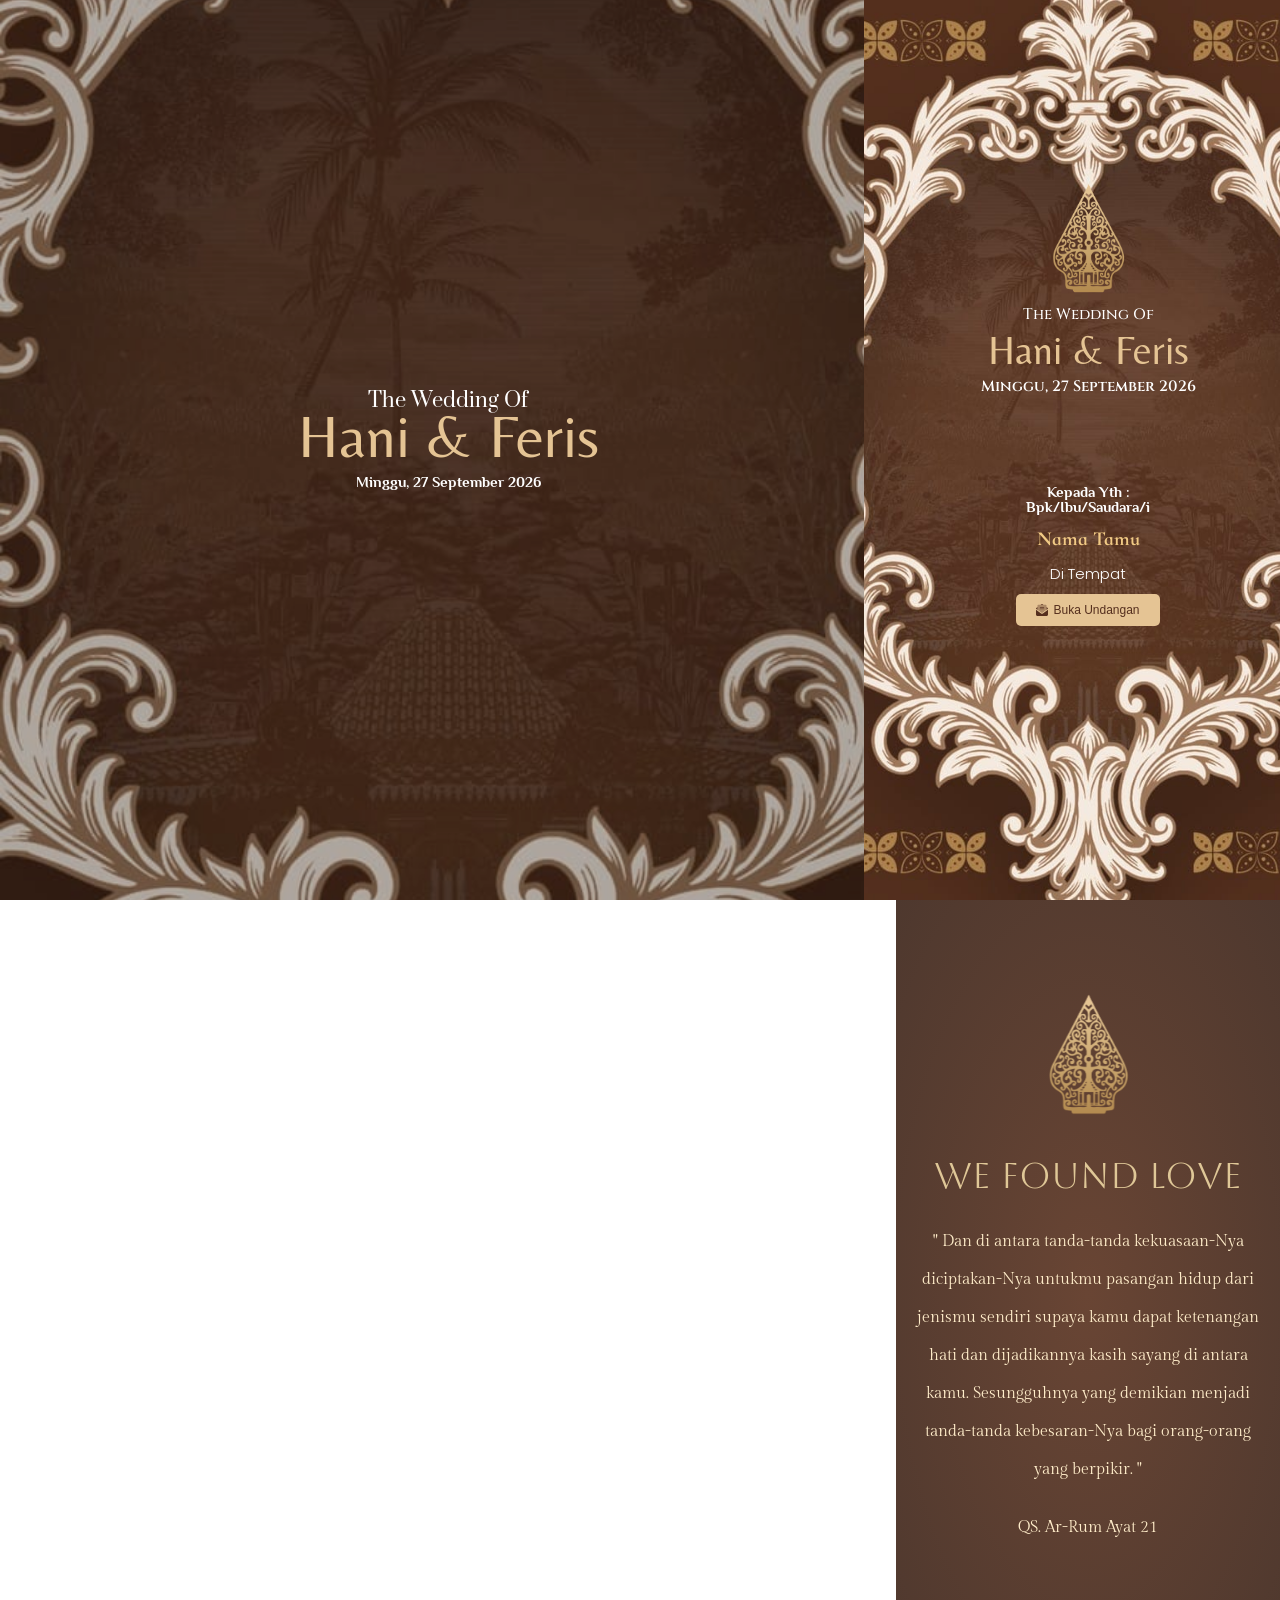
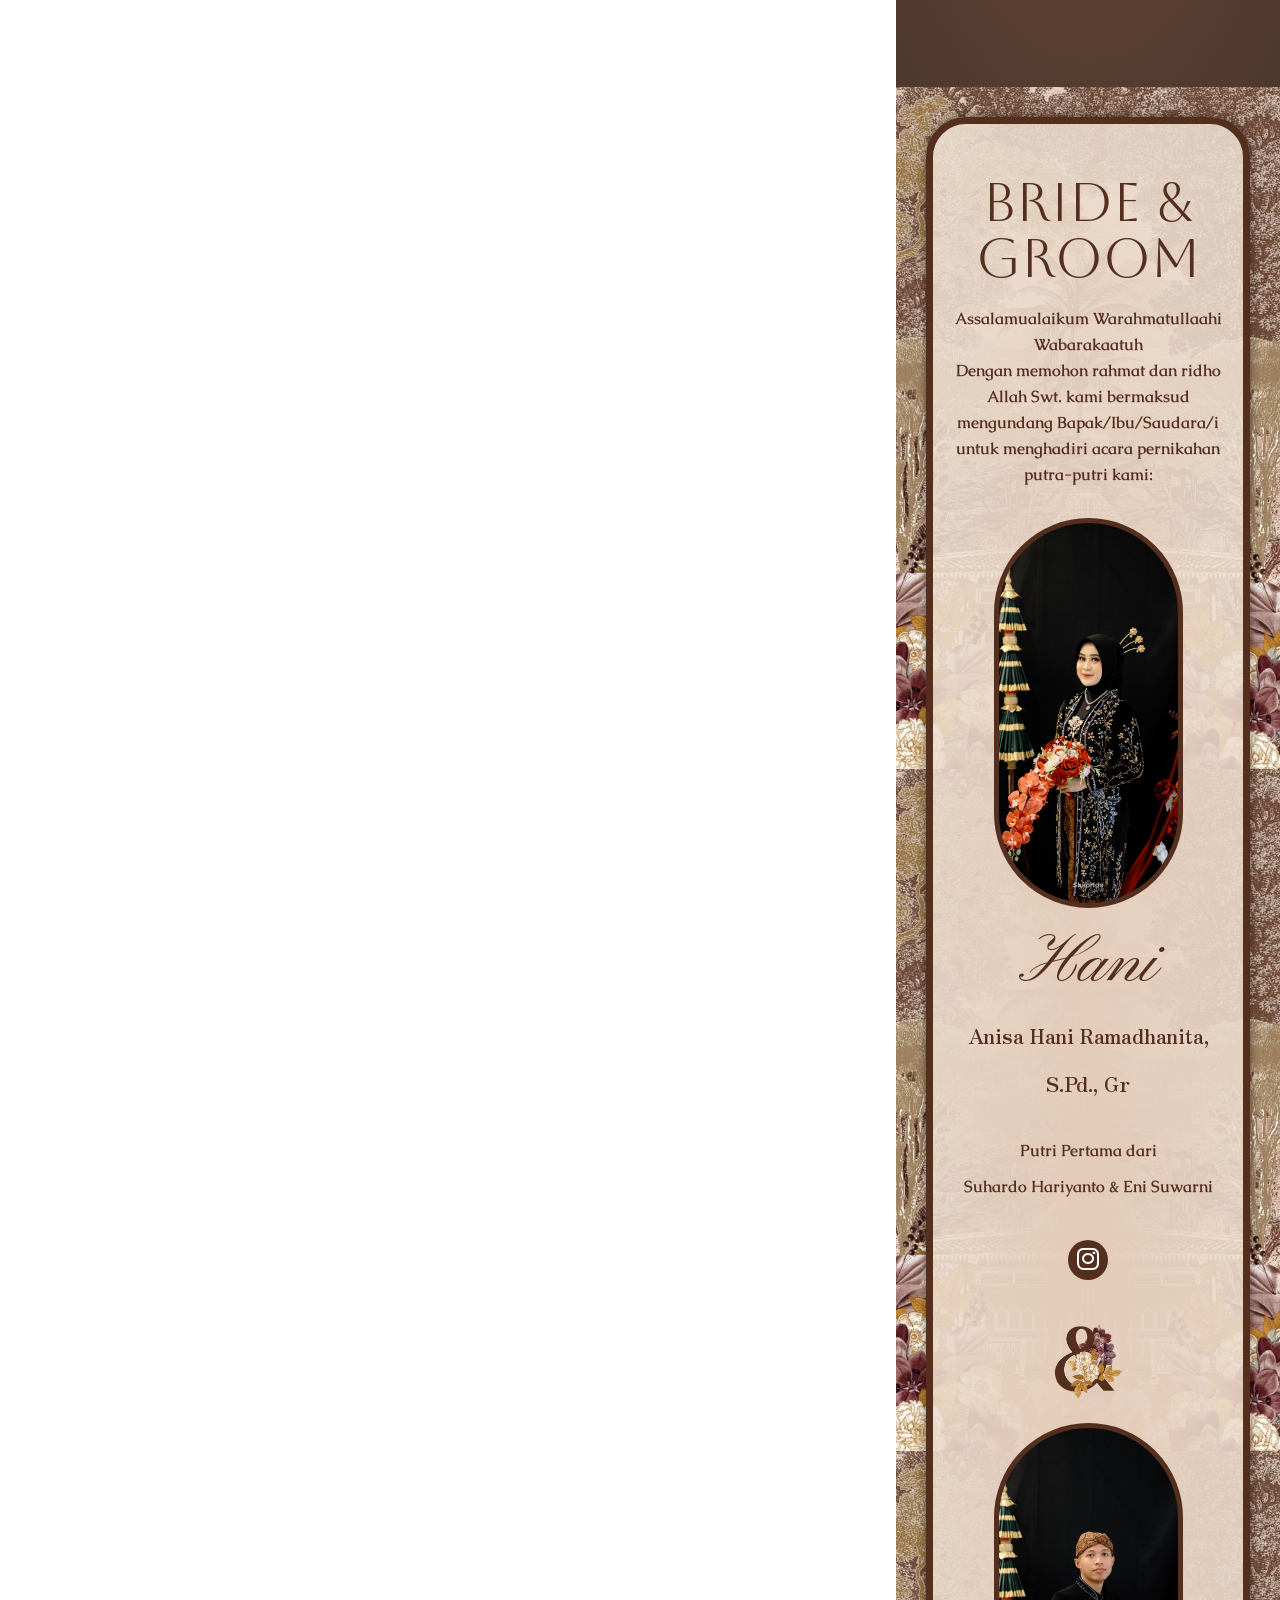
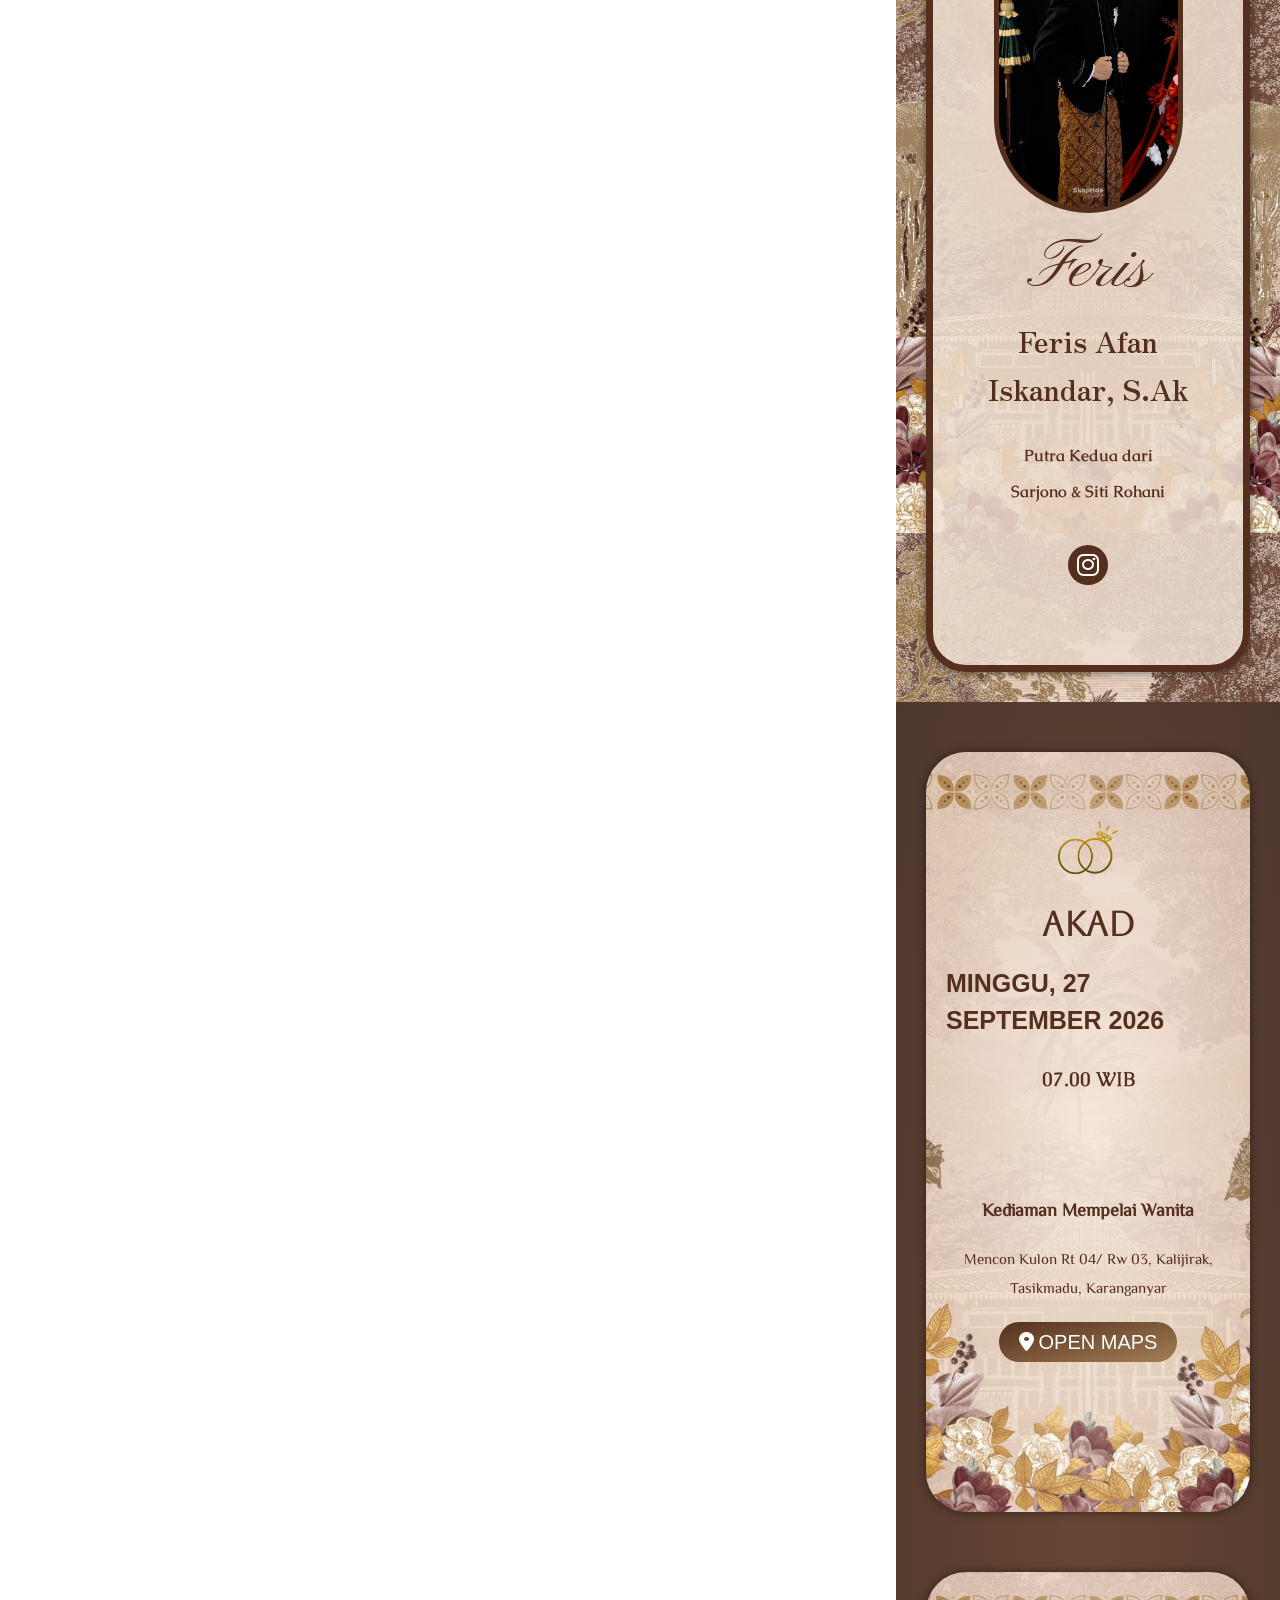
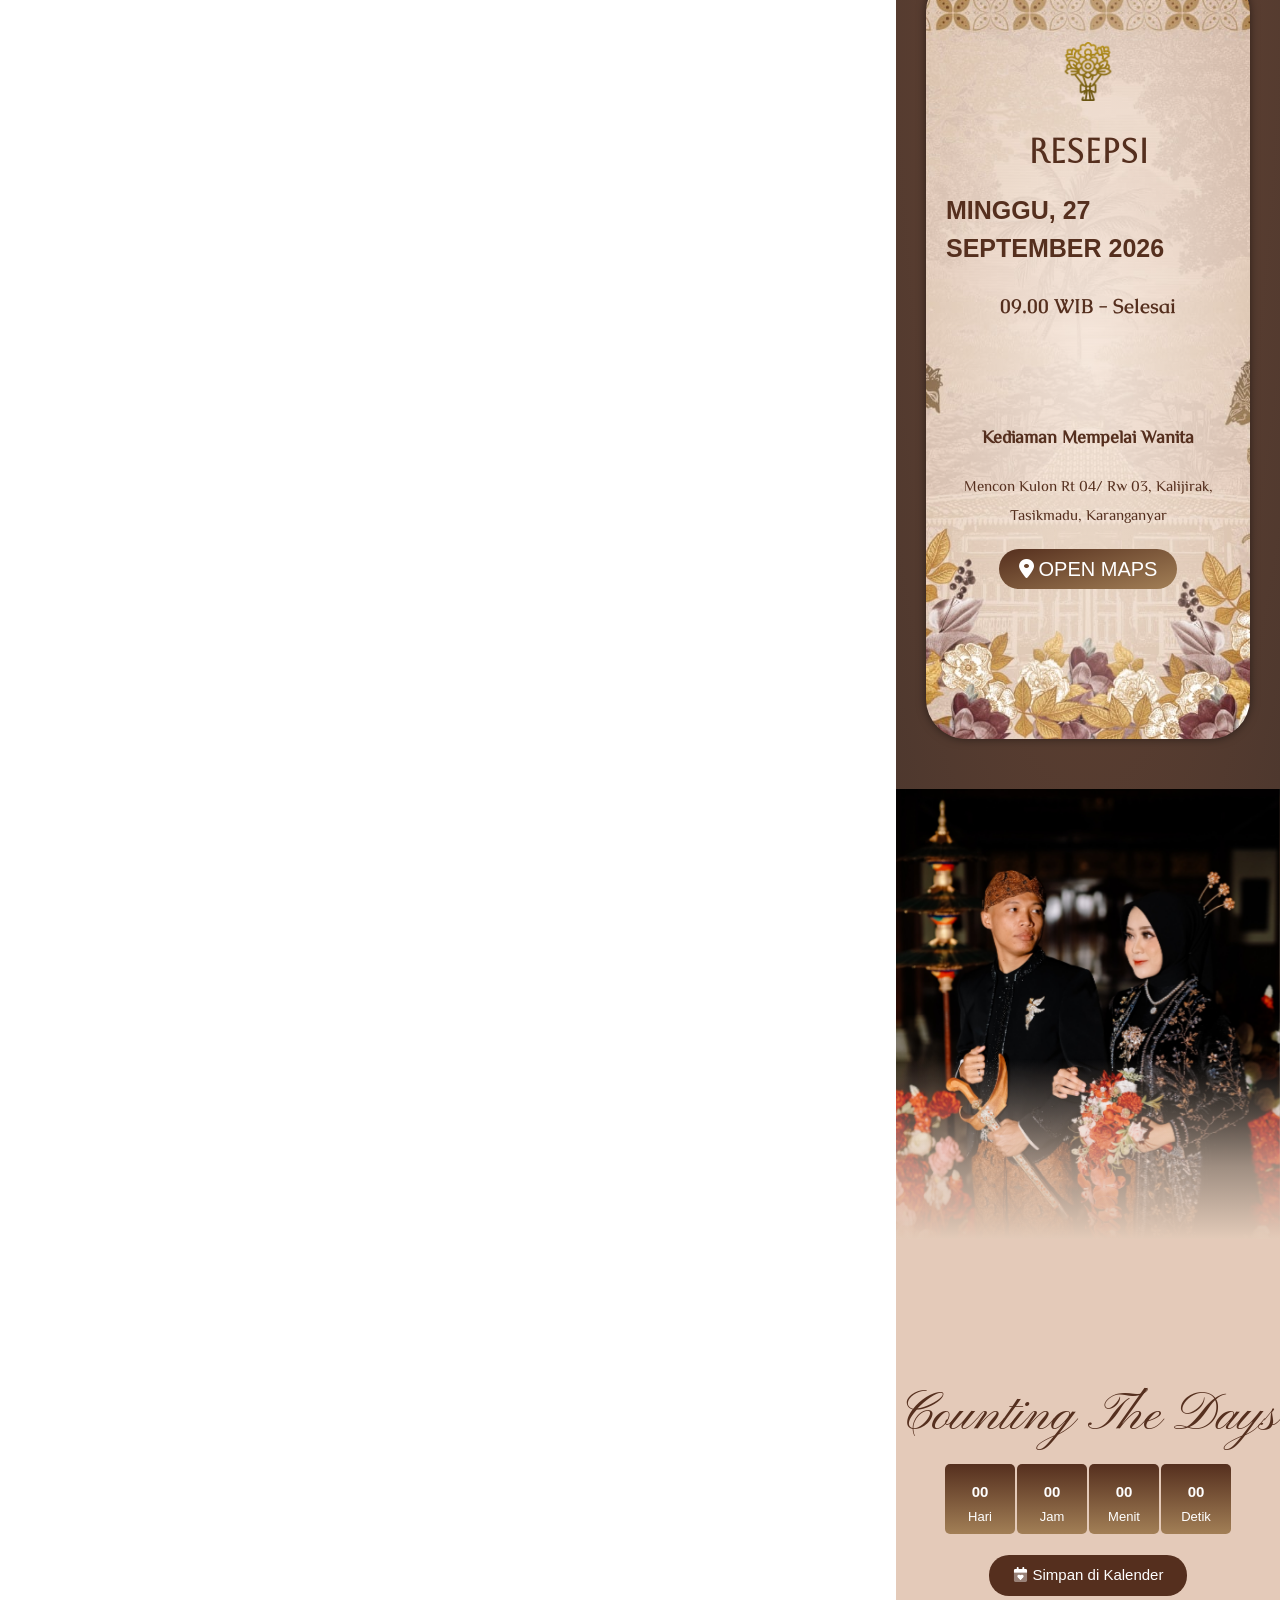
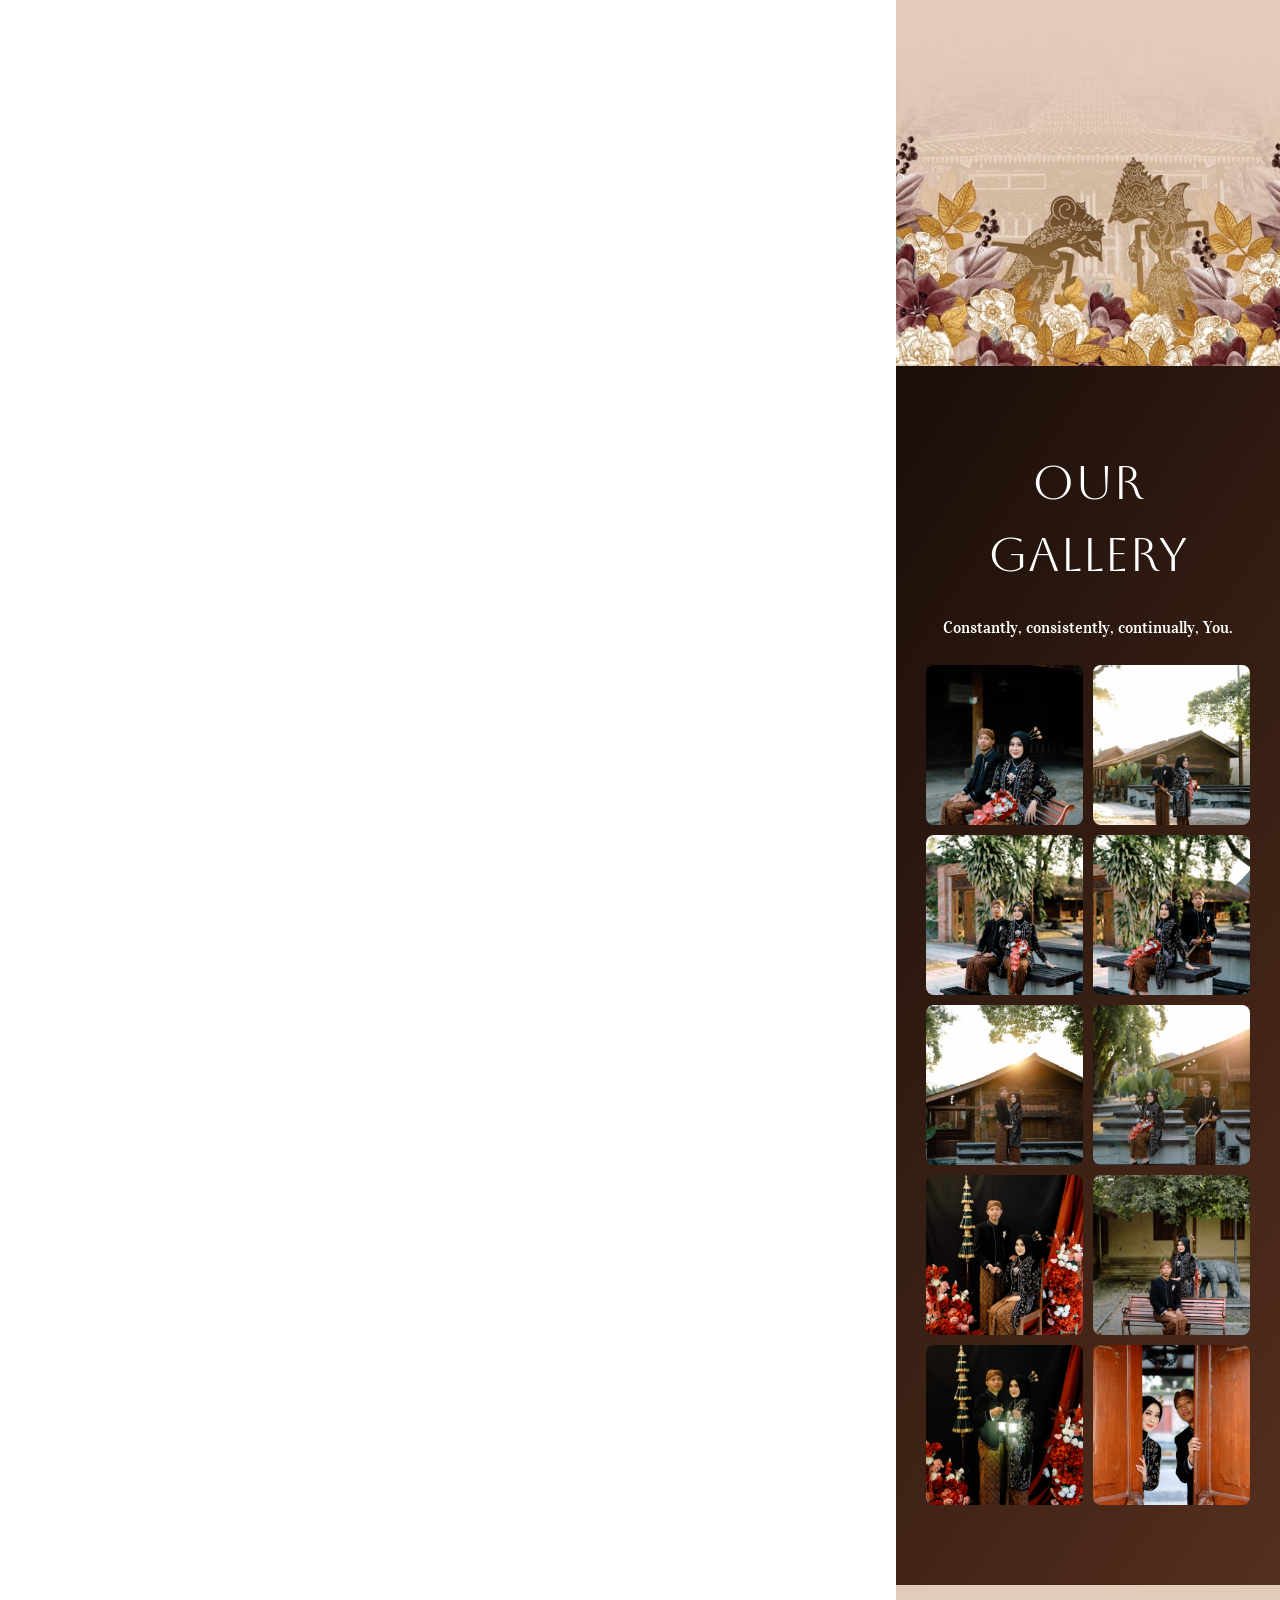
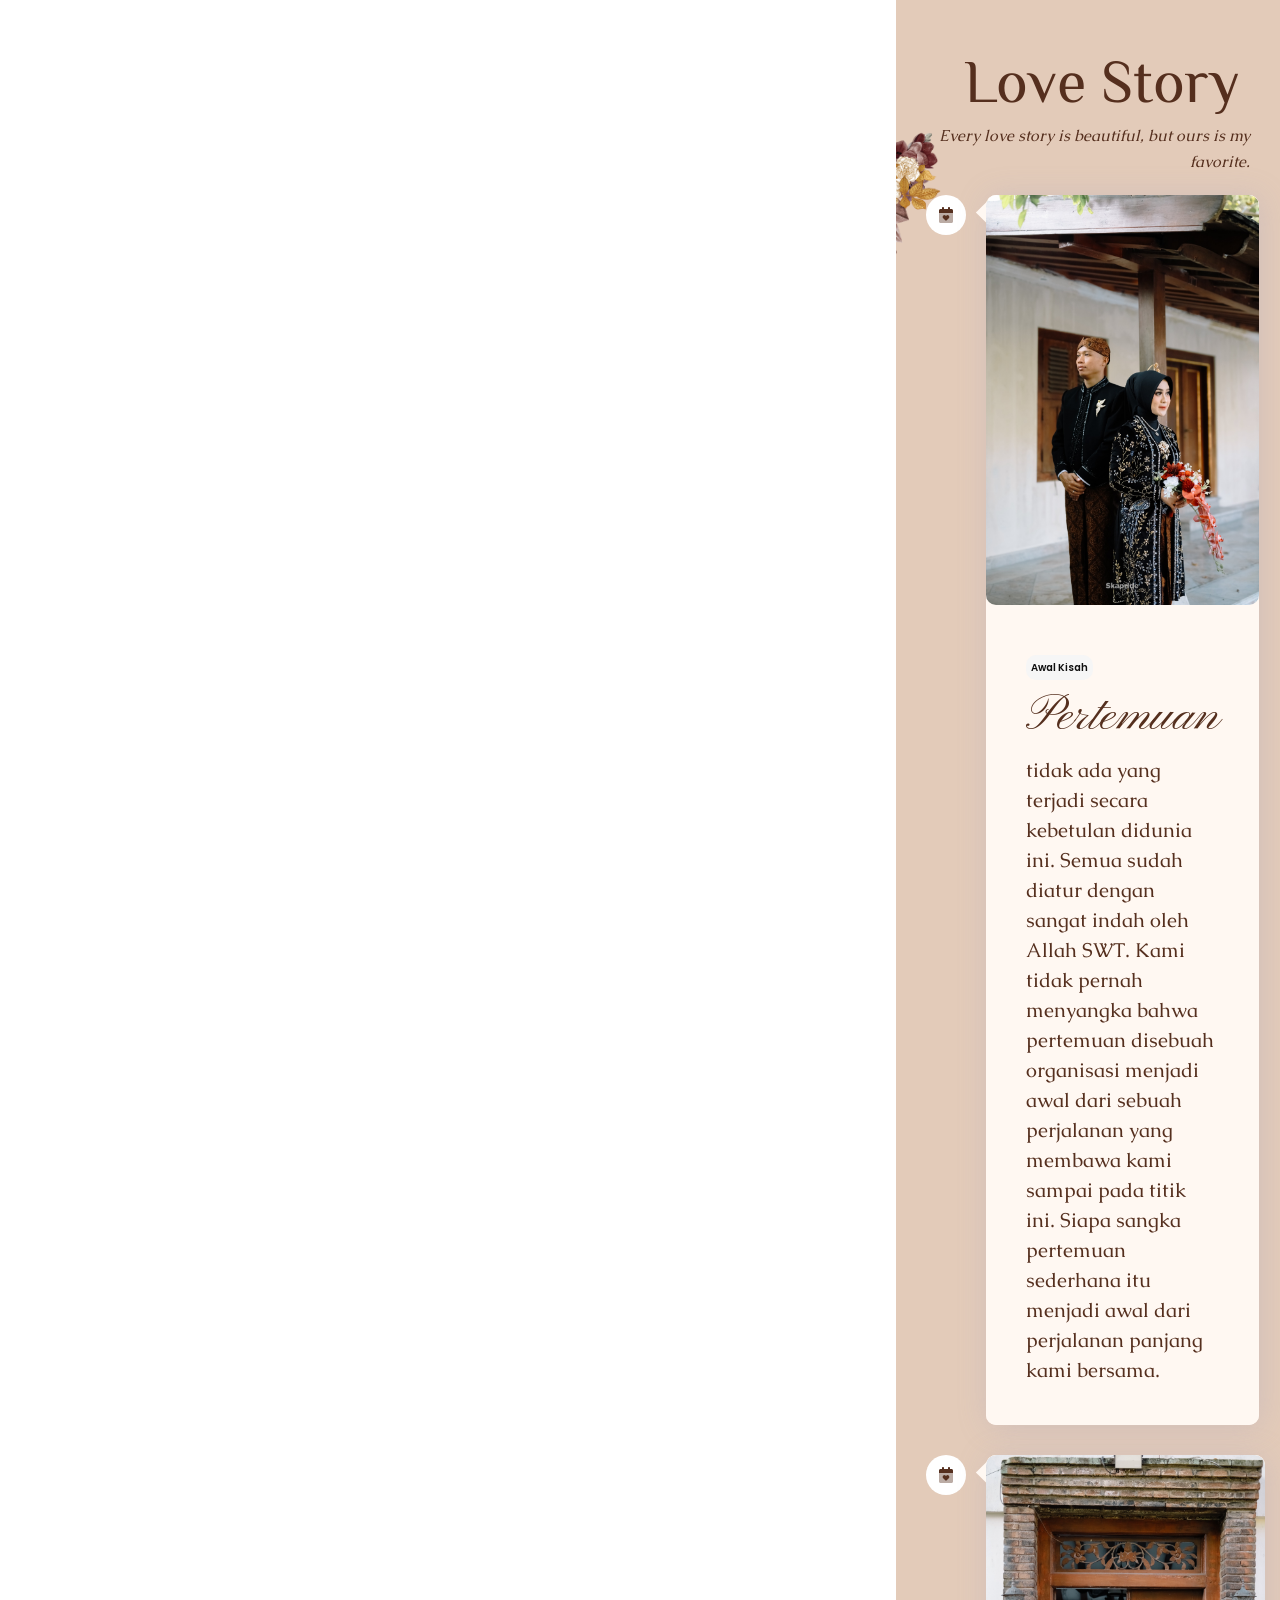
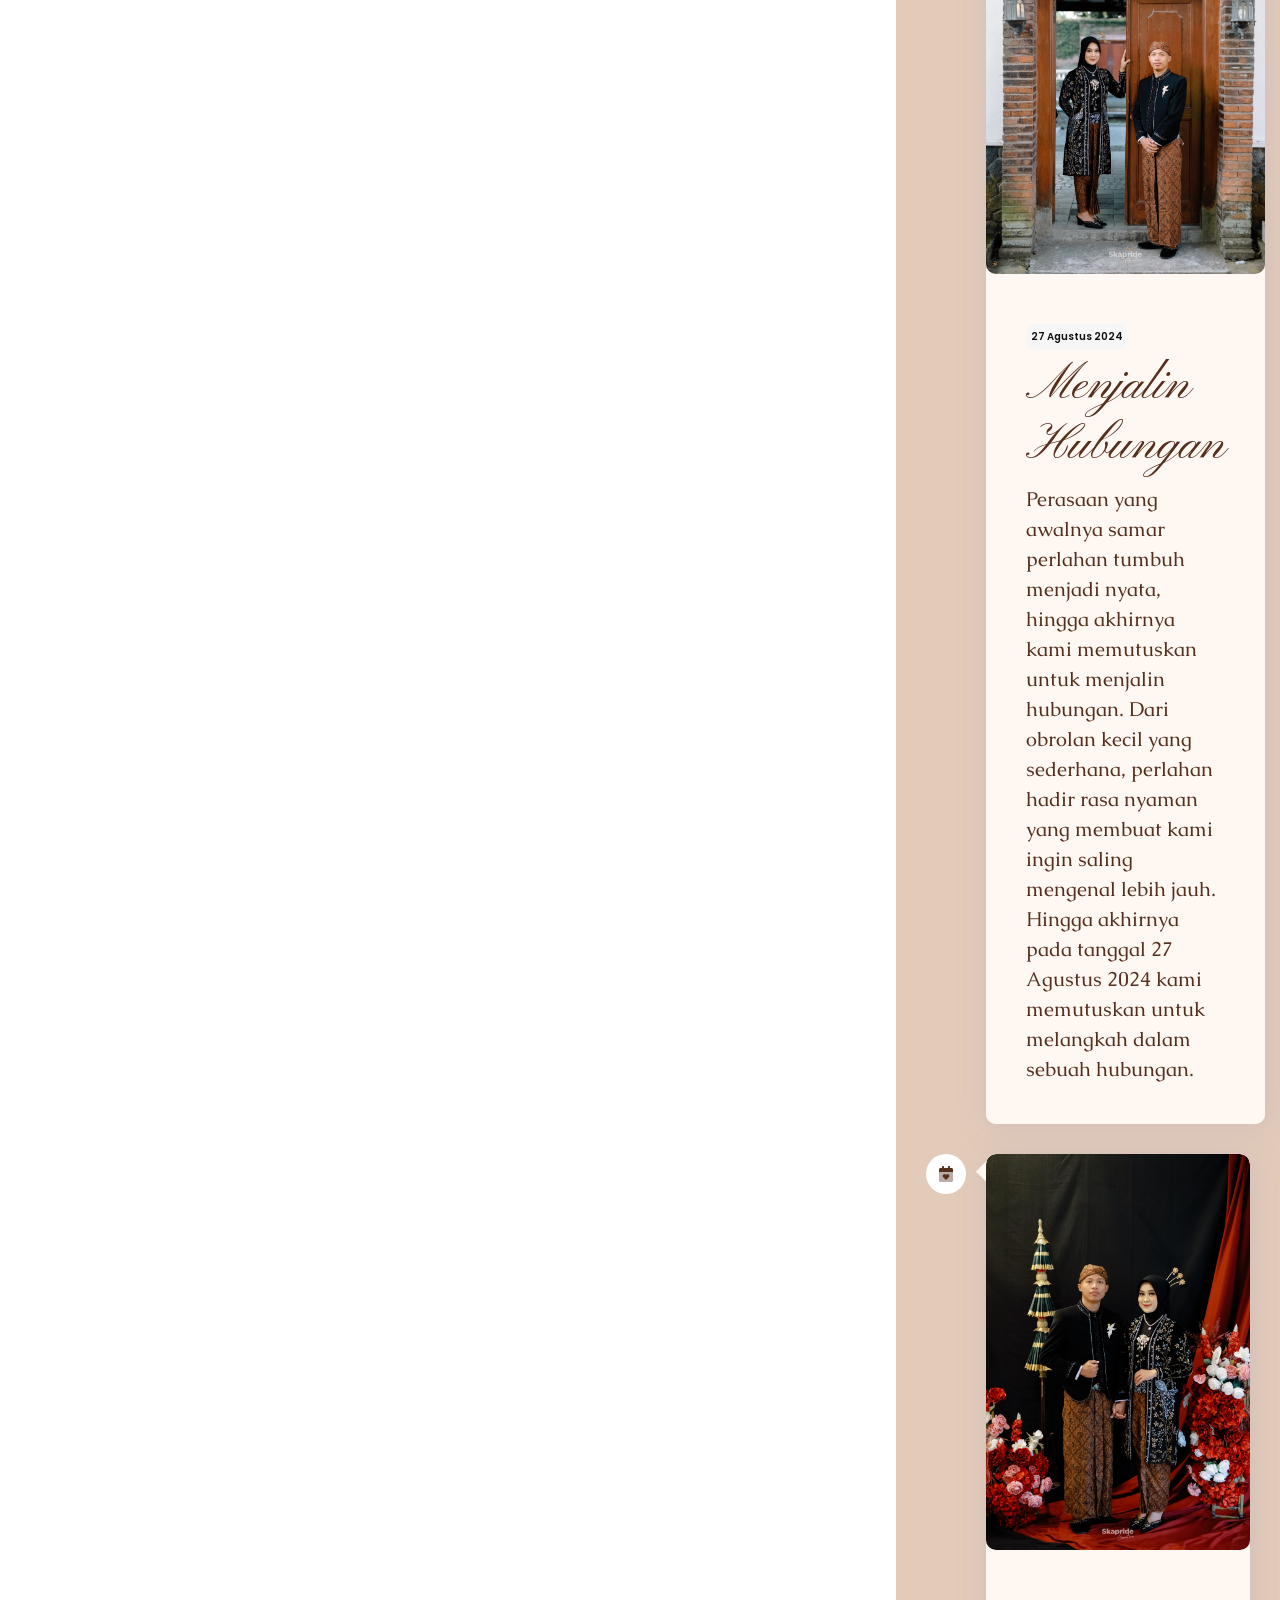
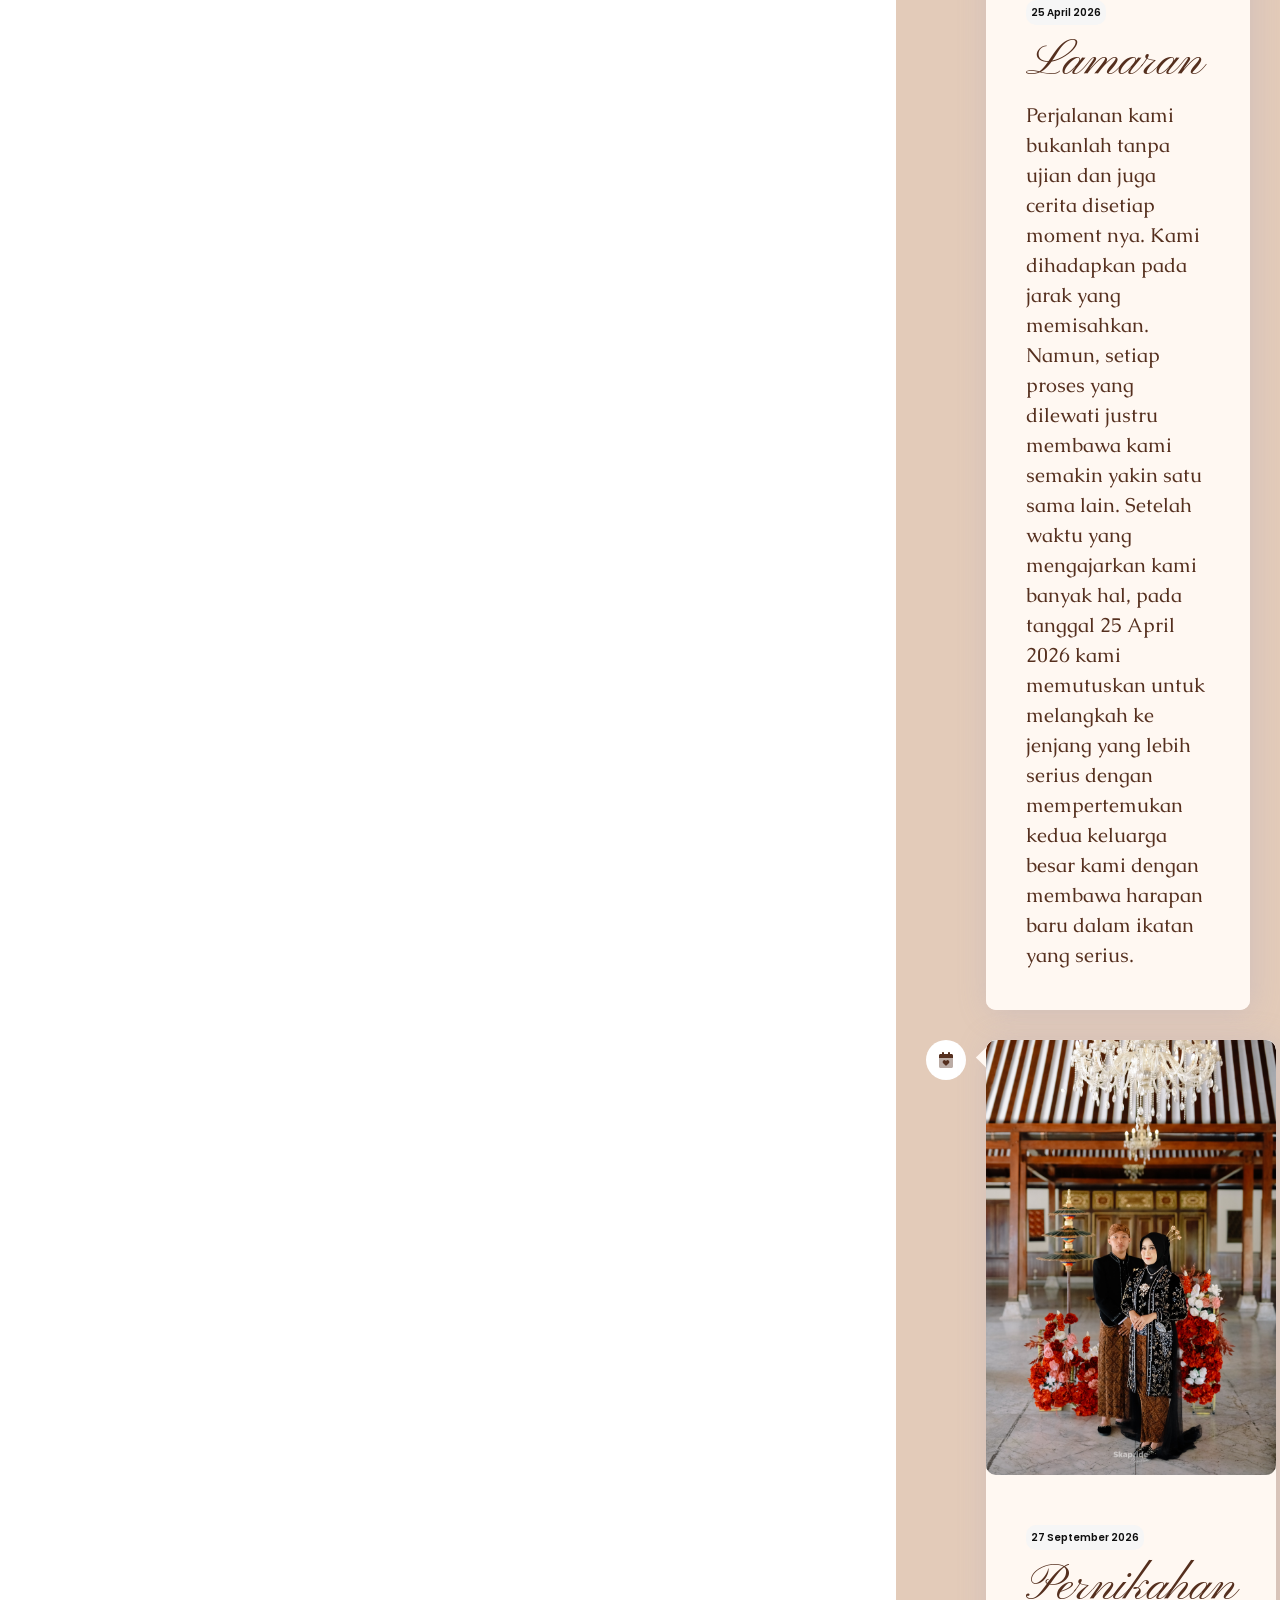
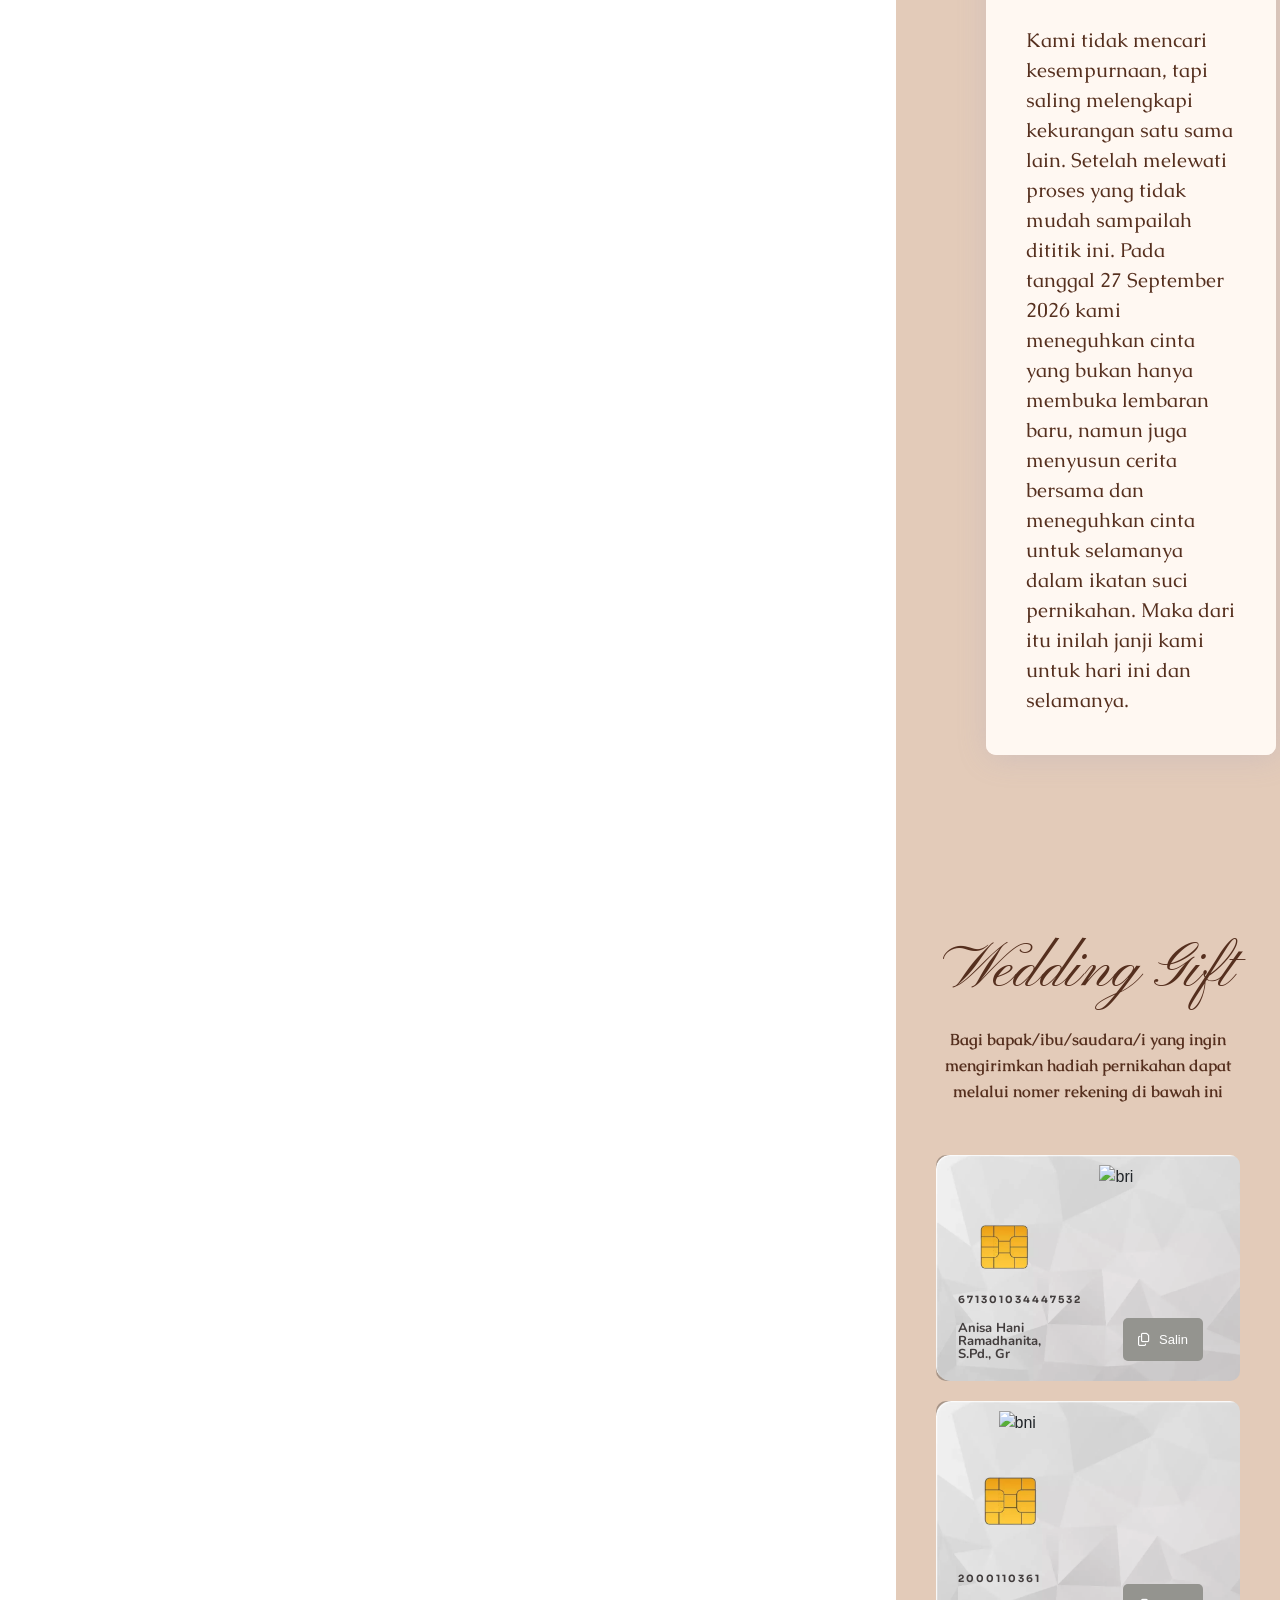
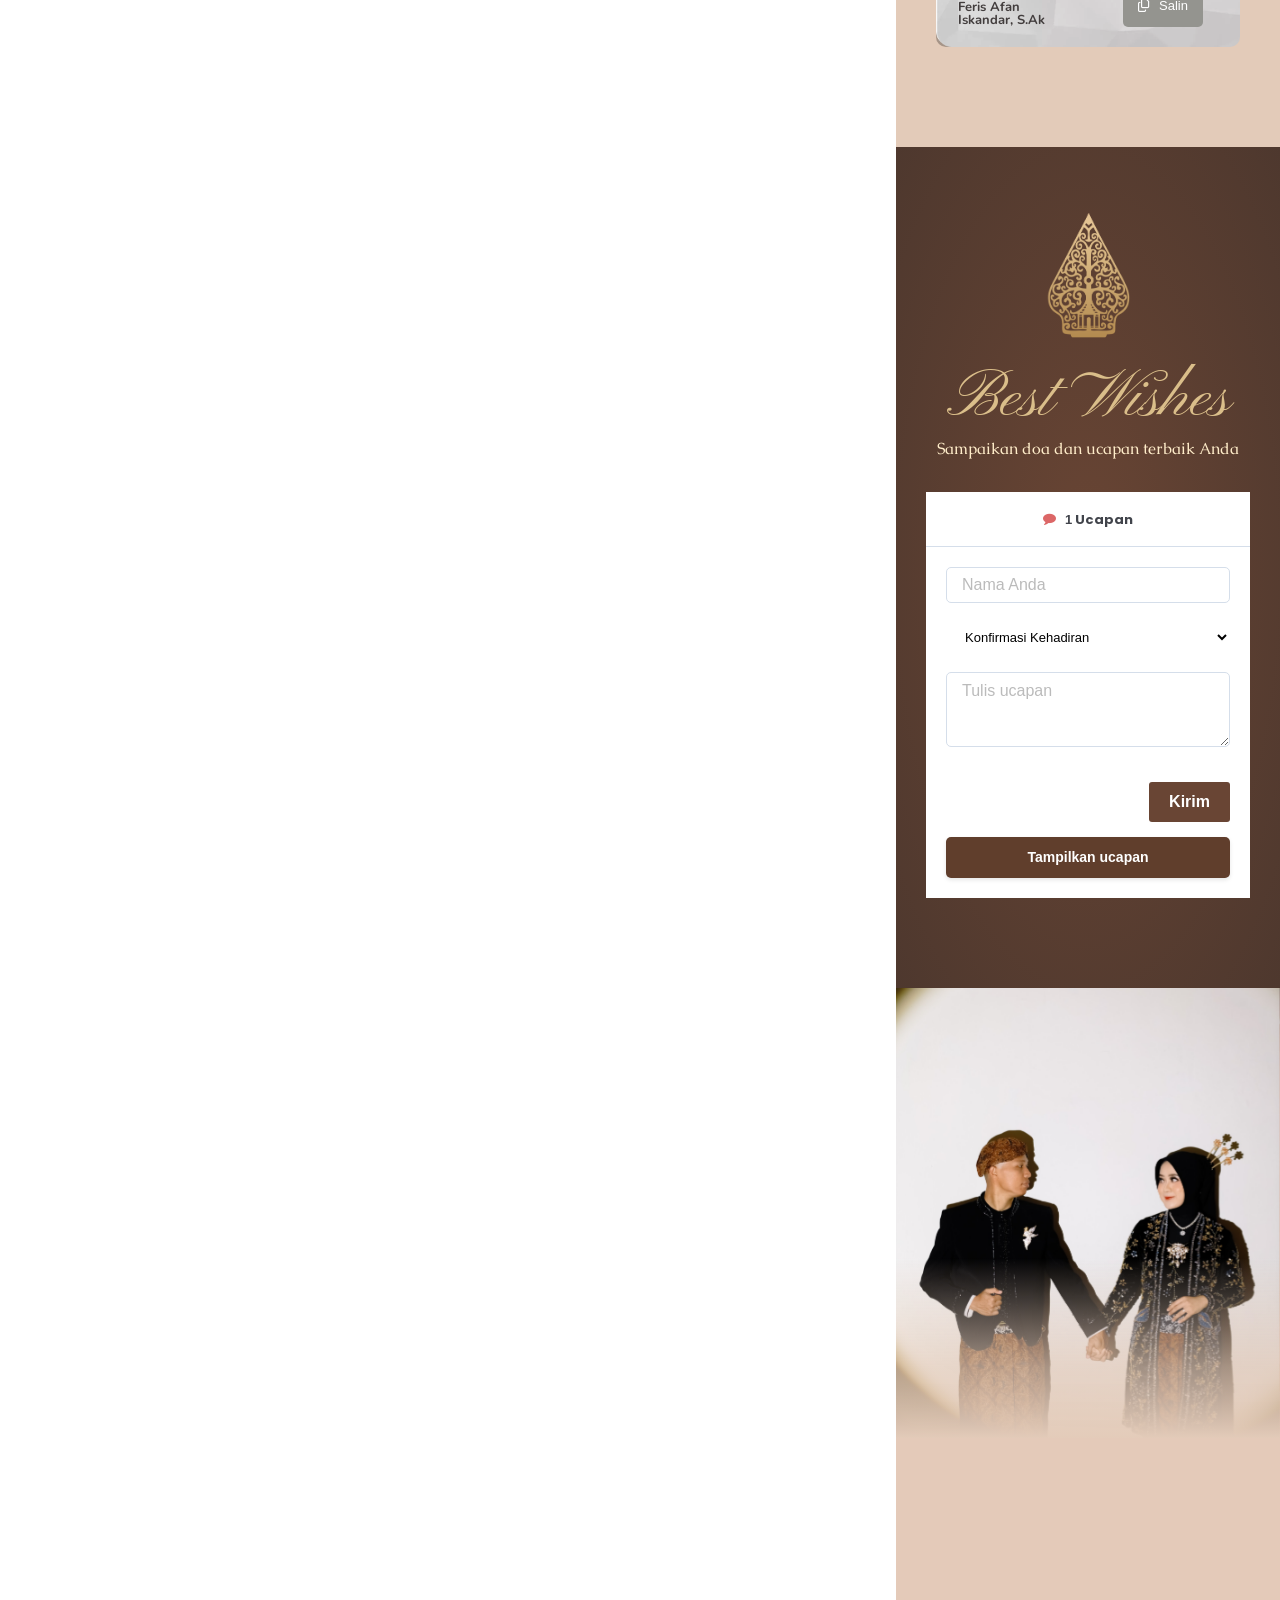
==== index.html @ 00ffcd12 "fix: upgrade asset guard v3 - suppress ChunkLoadError webpack chunks" ====
<!DOCTYPE html>
<html lang="id" prefix="og: https://ogp.me/ns#">
<head>
<script>
// === ELEMENTOR OFFLINE GUARD v3 — Patch webpack chunks + fetch + XHR + DOM ===
(function(){

    // ---------------------------------------------------------------
    // 1. URL pattern: apakah ini aset Elementor yang tidak ada lokal?
    // ---------------------------------------------------------------
    function isElementorChunkUrl(url) {
        if (!url) return false;
        var u = String(url);
        // webpack JS chunks: angka atau nama chunk, ex: 557.min.js, 543.min.js
        if (/\/\d+\.min\.js(\?|$)/.test(u)) return true;
        if (/\/(webpack|elementor)[^\/]*runtime[^\/]*\.js(\?|$)/.test(u)) return true;
        if (u.indexOf('.bundle.min.js') !== -1) return true;
        if (u.indexOf('frontend-modules.min.js') !== -1) return true;
        if (u.indexOf('frontend.min.js') !== -1) return true;
        if (u.indexOf('/css/conditionals/') !== -1) return true;
        if (u.indexOf('/lib/dialog/') !== -1) return true;
        if (u.indexOf('/lib/swiper/v8/css/') !== -1) return true;
        if (u.indexOf('/lib/share-link/') !== -1) return true;
        if (u.indexOf('elements-handlers') !== -1) return true;
        if (u.indexOf('text-editor.default') !== -1) return true;
        if (u.indexOf('lightbox') !== -1 && u.indexOf('elementor') !== -1) return true;
        return false;
    }

    // ---------------------------------------------------------------
    // 2. Patch document.createElement untuk intercept <script> chunks
    // ---------------------------------------------------------------
    var _origCreateElement = document.createElement.bind(document);
    document.createElement = function(tag) {
        var el = _origCreateElement.apply(document, arguments);
        if (String(tag).toLowerCase() === 'script') {
            var _origSetSrc = Object.getOwnPropertyDescriptor(HTMLScriptElement.prototype, 'src');
            var _blocked = false;
            Object.defineProperty(el, 'src', {
                set: function(val) {
                    if (isElementorChunkUrl(val)) {
                        _blocked = true;
                        // Simulasi load sukses agar webpack tidak throw ChunkLoadError
                        setTimeout(function(){
                            try {
                                el.dispatchEvent(new Event('load'));
                                if (typeof el.onload === 'function') el.onload(new Event('load'));
                            } catch(e){}
                        }, 0);
                        return;
                    }
                    if (_origSetSrc && _origSetSrc.set) _origSetSrc.set.call(el, val);
                },
                get: function() {
                    if (_origSetSrc && _origSetSrc.get) return _origSetSrc.get.call(el);
                    return '';
                },
                configurable: true
            });
        }
        return el;
    };

    // ---------------------------------------------------------------
    // 3. Patch document.head.appendChild & insertBefore
    // ---------------------------------------------------------------
    var origAppendChild = document.head.appendChild.bind(document.head);
    var origInsertBefore = document.head.insertBefore.bind(document.head);

    function maybeBlockElement(element) {
        if (!element) return false;
        var url = (element.src || element.href || '');
        if (!isElementorChunkUrl(url)) return false;
        if (element.tagName === 'SCRIPT') {
            setTimeout(function(){
                try {
                    element.dispatchEvent(new Event('load'));
                    if (typeof element.onload === 'function') element.onload(new Event('load'));
                } catch(e){}
            }, 0);
        }
        return true;
    }

    document.head.appendChild = function(element) {
        if (maybeBlockElement(element)) return element;
        return origAppendChild(element);
    };
    document.head.insertBefore = function(element, ref) {
        if (maybeBlockElement(element)) return element;
        return origInsertBefore(element, ref);
    };

    // ---------------------------------------------------------------
    // 4. Patch document.body.appendChild & insertBefore juga
    // ---------------------------------------------------------------
    var _origBodyAppend = HTMLElement.prototype.appendChild;
    HTMLElement.prototype.appendChild = function(element) {
        if (element && element.tagName === 'SCRIPT' && isElementorChunkUrl(element.src || '')) {
            setTimeout(function(){
                try {
                    element.dispatchEvent(new Event('load'));
                    if (typeof element.onload === 'function') element.onload(new Event('load'));
                } catch(e){}
            }, 0);
            return element;
        }
        return _origBodyAppend.apply(this, arguments);
    };

    // ---------------------------------------------------------------
    // 5. Patch fetch()
    // ---------------------------------------------------------------
    var origFetch = window.fetch;
    window.fetch = function(input, init) {
        var url = (typeof input === 'string') ? input : (input && input.url) ? input.url : '';
        if (isElementorChunkUrl(url)) {
            return Promise.resolve(new Response('/* blocked */', {
                status: 200,
                headers: { 'Content-Type': 'text/javascript' }
            }));
        }
        return origFetch.apply(this, arguments);
    };

    // ---------------------------------------------------------------
    // 6. Patch XMLHttpRequest
    // ---------------------------------------------------------------
    var OrigXHR = window.XMLHttpRequest;
    function PatchedXHR() {
        var xhr = new OrigXHR();
        var _open = xhr.open.bind(xhr);
        var _send = xhr.send.bind(xhr);
        var blocked = false;
        xhr.open = function(method, url) {
            if (isElementorChunkUrl(url)) { blocked = true; return; }
            return _open.apply(xhr, arguments);
        };
        xhr.send = function() {
            if (blocked) {
                setTimeout(function(){
                    try {
                        Object.defineProperty(xhr, 'readyState', { get: function(){ return 4; }, configurable: true });
                        Object.defineProperty(xhr, 'status',    { get: function(){ return 200; }, configurable: true });
                        Object.defineProperty(xhr, 'responseText', { get: function(){ return ''; }, configurable: true });
                        if (typeof xhr.onreadystatechange === 'function') xhr.onreadystatechange();
                        if (typeof xhr.onload === 'function') xhr.onload(new Event('load'));
                    } catch(e) {}
                }, 0);
                return;
            }
            return _send.apply(xhr, arguments);
        };
        return xhr;
    }
    PatchedXHR.prototype = OrigXHR.prototype;
    window.XMLHttpRequest = PatchedXHR;

    // ---------------------------------------------------------------
    // 7. Patch webpack __webpack_require__.l (chunk loader) setelah load
    //    — intercept langsung di webpack runtime agar tidak retry chunk
    // ---------------------------------------------------------------
    function patchWebpackChunkLoader() {
        // Coba patch semua objek webpack runtime yang ada di window
        var wKeys = Object.keys(window).filter(function(k){
            return k.indexOf('webpackChunk') === 0 || k === '__webpack_require__';
        });
        // Patch __webpack_require__.l jika tersedia
        if (window.__webpack_require__ && window.__webpack_require__.l) {
            var origL = window.__webpack_require__.l;
            window.__webpack_require__.l = function(url, done, key, chunkId) {
                if (isElementorChunkUrl(url)) {
                    // Langsung panggil done dengan error null agar chunk dianggap loaded
                    setTimeout(function(){ if (typeof done === 'function') done(null); }, 0);
                    return;
                }
                return origL.apply(this, arguments);
            };
        }
    }

    // Jalankan patch setelah script lain dimuat
    if (document.readyState === 'loading') {
        document.addEventListener('DOMContentLoaded', patchWebpackChunkLoader);
    } else {
        patchWebpackChunkLoader();
    }
    // Juga coba setelah window load (webpack bisa jadi belum ready saat DOMContentLoaded)
    window.addEventListener('load', patchWebpackChunkLoader);

    // ---------------------------------------------------------------
    // 8. Global error handler: suppress ChunkLoadError agar tidak muncul di console
    // ---------------------------------------------------------------
    window.addEventListener('error', function(e) {
        if (e && e.message && (
            e.message.indexOf('ChunkLoadError') !== -1 ||
            e.message.indexOf('Loading chunk') !== -1 ||
            e.message.indexOf('chunk') !== -1 && e.message.indexOf('failed') !== -1
        )) {
            e.preventDefault();
            e.stopPropagation();
            return false;
        }
    }, true);

    window.addEventListener('unhandledrejection', function(e) {
        if (e && e.reason && (
            String(e.reason).indexOf('ChunkLoadError') !== -1 ||
            String(e.reason).indexOf('Loading chunk') !== -1
        )) {
            e.preventDefault();
            return false;
        }
    }, true);

})();
</script>
	<meta charset="UTF-8">
		<link rel="icon" type="image/x-icon" href="KirimDigi.ico?v=2"><link rel="apple-touch-icon" href="KirimDigi.ico?v=2">
<link rel="shortcut icon" type="image/x-icon" href="KirimDigi.ico?v=2">

<!-- Optimasi Mesin Pencari oleh Rank Math - https://rankmath.com/ -->
<title>The Wedding Of Hani &amp; Feris</title>
<meta name="description" content=", hadiri acara pernikahan Hani &amp; Feris. pada hari Minggu. 27 September 2026 Ya!">
<meta name="robots" content="nofollow, noindex">
<meta property="og:locale" content="id_ID">
<meta property="og:type" content="article">
<meta property="og:title" content="Hani 🤎 Feris">
<meta property="og:description" content=", hadiri acara pernikahan Hani &amp; Feris. pada hari Minggu. 27 September 2026 Ya!">
<meta property="og:url" content="https://invitimo.my.id/motion-01/">
<meta property="og:site_name" content="Digital Wedding Invitation">
<meta property="article:section" content="Undangan Pernikahan">
<meta property="og:updated_time" content="2025-06-10T13:01:40+07:00">
<meta property="og:image" content="https://i.pinimg.com/736x/76/cc/ab/76ccab70f250d3491ca5f57a2242d120.jpg">
<meta property="og:image:secure_url" content="https://i.pinimg.com/736x/76/cc/ab/76ccab70f250d3491ca5f57a2242d120.jpg">
<meta property="og:image:width" content="720">
<meta property="og:image:height" content="1080">
<meta property="og:image:alt" content="Hani &#038; Feris">
<meta property="og:image:type" content="image/jpeg">
<meta property="article:published_time" content="2024-08-21T16:40:56+07:00">
<meta property="article:modified_time" content="2025-06-10T13:01:40+07:00">
<meta name="twitter:card" content="summary_large_image">
<meta name="twitter:title" content="Hani 🤎 Feris">
<meta name="twitter:description" content=", hadiri acara pernikahan Hani &amp; Feris. pada hari Minggu. 27 September 2026 Ya!">
<meta name="twitter:image" content="https://i.pinimg.com/736x/76/cc/ab/76ccab70f250d3491ca5f57a2242d120.jpg">
<meta name="twitter:label1" content="Ditulis oleh">
<meta name="twitter:data1" content="kekondangan">
<meta name="twitter:label2" content="Waktunya membaca">
<meta name="twitter:data2" content="Kurang dari semenit">
<script type="application/ld+json" class="rank-math-schema">{"@context":"https://schema.org","@graph":[{"@type":["Person","Organization"],"@id":"https://invitimo.my.id/#person","name":"Digital Wedding Invitation"},{"@type":"WebSite","@id":"https://invitimo.my.id/#website","url":"https://invitimo.my.id","name":"Digital Wedding Invitation","publisher":{"@id":"https://invitimo.my.id/#person"},"inLanguage":"id"},{"@type":"ImageObject","@id":"https://i.pinimg.com/736x/76/cc/ab/76ccab70f250d3491ca5f57a2242d120.jpg","url":"https://i.pinimg.com/736x/76/cc/ab/76ccab70f250d3491ca5f57a2242d120.jpg","width":"720","height":"1080","inLanguage":"id"},{"@type":"WebPage","@id":"https://invitimo.my.id/motion-01/#webpage","url":"https://invitimo.my.id/motion-01/","name":"The Wedding Of Hani &amp; Feris","datePublished":"2024-08-21T16:40:56+07:00","dateModified":"2025-06-10T13:01:40+07:00","isPartOf":{"@id":"https://invitimo.my.id/#website"},"primaryImageOfPage":{"@id":"https://i.pinimg.com/736x/76/cc/ab/76ccab70f250d3491ca5f57a2242d120.jpg"},"inLanguage":"id"},{"@type":"Person","@id":"https://invitimo.my.id/author/kekondangan/","name":"kekondangan","url":"https://invitimo.my.id/author/kekondangan/","image":{"@type":"ImageObject","@id":"https://secure.gravatar.com/avatar/060e39ec4af00465f8073937f959c683679de852fa3f70bc7729038ad7bef04e?s=96&amp;d=mm&amp;r=g","url":"https://secure.gravatar.com/avatar/060e39ec4af00465f8073937f959c683679de852fa3f70bc7729038ad7bef04e?s=96&amp;d=mm&amp;r=g","caption":"kekondangan","inLanguage":"id"},"sameAs":["http://hi.kekondangan.id"]},{"@type":"BlogPosting","headline":"The Wedding Of Hani &amp; Feris","datePublished":"2024-08-21T16:40:56+07:00","dateModified":"2025-06-10T13:01:40+07:00","articleSection":"Undangan Pernikahan","author":{"@id":"https://invitimo.my.id/author/kekondangan/","name":"kekondangan"},"publisher":{"@id":"https://invitimo.my.id/#person"},"description":", hadiri acara pernikahan Hani &amp; Feris. pada hari Minggu. 27 September 2026 Ya!","name":"The Wedding Of Hani &amp; Feris","@id":"https://invitimo.my.id/motion-01/#richSnippet","isPartOf":{"@id":"https://invitimo.my.id/motion-01/#webpage"},"image":{"@id":"https://i.pinimg.com/736x/76/cc/ab/76ccab70f250d3491ca5f57a2242d120.jpg"},"inLanguage":"id","mainEntityOfPage":{"@id":"https://invitimo.my.id/motion-01/#webpage"}}]}</script>
<!-- /Plugin WordPress Rank Math SEO -->

<link rel='dns-prefetch' href='//fonts.googleapis.com'>
<link rel='dns-prefetch' href='//fonts.googleapis.com'>
<link rel='dns-prefetch' href='//unpkg.com'>
<link rel="alternate" title="oEmbed (JSON)" type="application/json+oembed" href="wp-json/oembed/1.0/embed?url=https%3A%2F%2Finvitimo.my.id%2Fmotion-01%2F">
<link rel="alternate" title="oEmbed (XML)" type="text/xml+oembed" href="wp-json/oembed/1.0/embed-1?url=https%3A%2F%2Finvitimo.my.id%2Fmotion-01%2F&#038;format=xml">
<style id="wp-img-auto-sizes-contain-inline-css">
img:is([sizes=auto i],[sizes^="auto," i]){contain-intrinsic-size:3000px 1500px}
/*# sourceURL=wp-img-auto-sizes-contain-inline-css */
</style>
<style id="wp-emoji-styles-inline-css">

	img.wp-smiley, img.emoji {
		display: inline !important;
		border: none !important;
		box-shadow: none !important;
		height: 1em !important;
		width: 1em !important;
		margin: 0 0.07em !important;
		vertical-align: -0.1em !important;
		background: none !important;
		padding: 0 !important;
	}
/*# sourceURL=wp-emoji-styles-inline-css */
</style>
<style id="wp-block-library-inline-css">
:root{--wp-block-synced-color:#7a00df;--wp-block-synced-color--rgb:122,0,223;--wp-bound-block-color:var(--wp-block-synced-color);--wp-editor-canvas-background:#ddd;--wp-admin-theme-color:#007cba;--wp-admin-theme-color--rgb:0,124,186;--wp-admin-theme-color-darker-10:#006ba1;--wp-admin-theme-color-darker-10--rgb:0,107,160.5;--wp-admin-theme-color-darker-20:#005a87;--wp-admin-theme-color-darker-20--rgb:0,90,135;--wp-admin-border-width-focus:2px}@media (min-resolution:192dpi){:root{--wp-admin-border-width-focus:1.5px}}.wp-element-button{cursor:pointer}:root .has-very-light-gray-background-color{background-color:#eee}:root .has-very-dark-gray-background-color{background-color:#313131}:root .has-very-light-gray-color{color:#eee}:root .has-very-dark-gray-color{color:#313131}:root .has-vivid-green-cyan-to-vivid-cyan-blue-gradient-background{background:linear-gradient(135deg,#00d084,#0693e3)}:root .has-purple-crush-gradient-background{background:linear-gradient(135deg,#34e2e4,#4721fb 50%,#ab1dfe)}:root .has-hazy-dawn-gradient-background{background:linear-gradient(135deg,#faaca8,#dad0ec)}:root .has-subdued-olive-gradient-background{background:linear-gradient(135deg,#fafae1,#67a671)}:root .has-atomic-cream-gradient-background{background:linear-gradient(135deg,#fdd79a,#004a59)}:root .has-nightshade-gradient-background{background:linear-gradient(135deg,#330968,#31cdcf)}:root .has-midnight-gradient-background{background:linear-gradient(135deg,#020381,#2874fc)}:root{--wp--preset--font-size--normal:16px;--wp--preset--font-size--huge:42px}.has-regular-font-size{font-size:1em}.has-larger-font-size{font-size:2.625em}.has-normal-font-size{font-size:var(--wp--preset--font-size--normal)}.has-huge-font-size{font-size:var(--wp--preset--font-size--huge)}:root .has-text-align-center{text-align:center}:root .has-text-align-left{text-align:left}:root .has-text-align-right{text-align:right}.has-fit-text{white-space:nowrap!important}#end-resizable-editor-section{display:none}.aligncenter{clear:both}.items-justified-left{justify-content:flex-start}.items-justified-center{justify-content:center}.items-justified-right{justify-content:flex-end}.items-justified-space-between{justify-content:space-between}.screen-reader-text{word-wrap:normal!important;border:0;clip-path:inset(50%);height:1px;margin:-1px;overflow:hidden;padding:0;position:absolute;width:1px;word-break:normal!important}.screen-reader-text:focus{background-color:#ddd;clip-path:none;color:#444;display:block;font-size:1em;height:auto;left:5px;line-height:normal;padding:15px 23px 14px;text-decoration:none;top:5px;width:auto;z-index:100000}html :where(.has-border-color){border-style:solid}html :where([style^=border-color],[style*=";border-color"],[style*="; border-color"]){border-style:solid}html :where([style^=border-top-color],[style*=";border-top-color"],[style*="; border-top-color"]){border-top-style:solid}html :where([style^=border-right-color],[style*=";border-right-color"],[style*="; border-right-color"]){border-right-style:solid}html :where([style^=border-bottom-color],[style*=";border-bottom-color"],[style*="; border-bottom-color"]){border-bottom-style:solid}html :where([style^=border-left-color],[style*=";border-left-color"],[style*="; border-left-color"]){border-left-style:solid}html :where([style^=border-width],[style*=";border-width"],[style*="; border-width"]){border-style:solid}html :where([style^=border-top-width],[style*=";border-top-width"],[style*="; border-top-width"]){border-top-style:solid}html :where([style^=border-right-width],[style*=";border-right-width"],[style*="; border-right-width"]){border-right-style:solid}html :where([style^=border-bottom-width],[style*=";border-bottom-width"],[style*="; border-bottom-width"]){border-bottom-style:solid}html :where([style^=border-left-width],[style*=";border-left-width"],[style*="; border-left-width"]){border-left-style:solid}html :where(img[class*=wp-image-]){height:auto;max-width:100%}:where(figure){margin:0 0 1em}html :where(.is-position-sticky){--wp-admin--admin-bar--position-offset:var(--wp-admin--admin-bar--height,0px)}@media screen and (max-width:600px){html :where(.is-position-sticky){--wp-admin--admin-bar--position-offset:0px}}
/*# sourceURL=/wp-includes/css/dist/block-library/common.min.css */
</style>
<style id="wp-block-styles-placeholder-inline-css">
:root { --wp-internal-comment: "Placeholder for wp_hoist_late_printed_styles() to replace with the block styles printed at wp_footer." }
/*# sourceURL=wp-block-styles-placeholder-inline-css */
</style>
<link rel='stylesheet' id='jet-engine-frontend-css' href='wp-content/plugins/jet-engine/assets/css/frontend.css?ver=3.8.14.3' media='all'>
<style id="wp-global-styles-placeholder-inline-css">
:root { --wp-internal-comment: "Placeholder for wp_hoist_late_printed_styles() to replace with the global-styles printed at wp_footer." }
/*# sourceURL=wp-global-styles-placeholder-inline-css */
</style>
<link rel='stylesheet' id='wds-elementor-css' href='wp-content/plugins/weddingsaas-pro/assets/css/wds-elementor.css?ver=2.10.3' media='all'>
<link rel='stylesheet' id='saic_style-css' href='wp-content/plugins/weddingsaas-pro/assets/plugins/custom/commentpress/saic_style.css?ver=2.10.3' media='screen'>
<link rel='stylesheet' id='hello-elementor-css' href='wp-content/themes/hello-elementor/assets/css/reset.css?ver=3.4.9' media='all'>
<link rel='stylesheet' id='hello-elementor-theme-style-css' href='wp-content/themes/hello-elementor/assets/css/theme.css?ver=3.4.9' media='all'>
<link rel='stylesheet' id='hello-elementor-header-footer-css' href='wp-content/themes/hello-elementor/assets/css/header-footer.css?ver=3.4.9' media='all'>
<link rel='stylesheet' id='elementor-frontend-css' href='wp-content/plugins/elementor/assets/css/frontend.min.css?ver=4.2.3' media='all'>
<style id="elementor-frontend-inline-css">
@-webkit-keyframes ha_fadeIn{0%{opacity:0}to{opacity:1}}@keyframes ha_fadeIn{0%{opacity:0}to{opacity:1}}@-webkit-keyframes ha_zoomIn{0%{opacity:0;-webkit-transform:scale3d(.3,.3,.3);transform:scale3d(.3,.3,.3)}50%{opacity:1}}@keyframes ha_zoomIn{0%{opacity:0;-webkit-transform:scale3d(.3,.3,.3);transform:scale3d(.3,.3,.3)}50%{opacity:1}}@-webkit-keyframes ha_rollIn{0%{opacity:0;-webkit-transform:translate3d(-100%,0,0) rotate3d(0,0,1,-120deg);transform:translate3d(-100%,0,0) rotate3d(0,0,1,-120deg)}to{opacity:1}}@keyframes ha_rollIn{0%{opacity:0;-webkit-transform:translate3d(-100%,0,0) rotate3d(0,0,1,-120deg);transform:translate3d(-100%,0,0) rotate3d(0,0,1,-120deg)}to{opacity:1}}@-webkit-keyframes ha_bounce{0%,20%,53%,to{-webkit-animation-timing-function:cubic-bezier(.215,.61,.355,1);animation-timing-function:cubic-bezier(.215,.61,.355,1)}40%,43%{-webkit-transform:translate3d(0,-30px,0) scaleY(1.1);transform:translate3d(0,-30px,0) scaleY(1.1);-webkit-animation-timing-function:cubic-bezier(.755,.05,.855,.06);animation-timing-function:cubic-bezier(.755,.05,.855,.06)}70%{-webkit-transform:translate3d(0,-15px,0) scaleY(1.05);transform:translate3d(0,-15px,0) scaleY(1.05);-webkit-animation-timing-function:cubic-bezier(.755,.05,.855,.06);animation-timing-function:cubic-bezier(.755,.05,.855,.06)}80%{-webkit-transition-timing-function:cubic-bezier(.215,.61,.355,1);transition-timing-function:cubic-bezier(.215,.61,.355,1);-webkit-transform:translate3d(0,0,0) scaleY(.95);transform:translate3d(0,0,0) scaleY(.95)}90%{-webkit-transform:translate3d(0,-4px,0) scaleY(1.02);transform:translate3d(0,-4px,0) scaleY(1.02)}}@keyframes ha_bounce{0%,20%,53%,to{-webkit-animation-timing-function:cubic-bezier(.215,.61,.355,1);animation-timing-function:cubic-bezier(.215,.61,.355,1)}40%,43%{-webkit-transform:translate3d(0,-30px,0) scaleY(1.1);transform:translate3d(0,-30px,0) scaleY(1.1);-webkit-animation-timing-function:cubic-bezier(.755,.05,.855,.06);animation-timing-function:cubic-bezier(.755,.05,.855,.06)}70%{-webkit-transform:translate3d(0,-15px,0) scaleY(1.05);transform:translate3d(0,-15px,0) scaleY(1.05);-webkit-animation-timing-function:cubic-bezier(.755,.05,.855,.06);animation-timing-function:cubic-bezier(.755,.05,.855,.06)}80%{-webkit-transition-timing-function:cubic-bezier(.215,.61,.355,1);transition-timing-function:cubic-bezier(.215,.61,.355,1);-webkit-transform:translate3d(0,0,0) scaleY(.95);transform:translate3d(0,0,0) scaleY(.95)}90%{-webkit-transform:translate3d(0,-4px,0) scaleY(1.02);transform:translate3d(0,-4px,0) scaleY(1.02)}}@-webkit-keyframes ha_bounceIn{0%,20%,40%,60%,80%,to{-webkit-animation-timing-function:cubic-bezier(.215,.61,.355,1);animation-timing-function:cubic-bezier(.215,.61,.355,1)}0%{opacity:0;-webkit-transform:scale3d(.3,.3,.3);transform:scale3d(.3,.3,.3)}20%{-webkit-transform:scale3d(1.1,1.1,1.1);transform:scale3d(1.1,1.1,1.1)}40%{-webkit-transform:scale3d(.9,.9,.9);transform:scale3d(.9,.9,.9)}60%{opacity:1;-webkit-transform:scale3d(1.03,1.03,1.03);transform:scale3d(1.03,1.03,1.03)}80%{-webkit-transform:scale3d(.97,.97,.97);transform:scale3d(.97,.97,.97)}to{opacity:1}}@keyframes ha_bounceIn{0%,20%,40%,60%,80%,to{-webkit-animation-timing-function:cubic-bezier(.215,.61,.355,1);animation-timing-function:cubic-bezier(.215,.61,.355,1)}0%{opacity:0;-webkit-transform:scale3d(.3,.3,.3);transform:scale3d(.3,.3,.3)}20%{-webkit-transform:scale3d(1.1,1.1,1.1);transform:scale3d(1.1,1.1,1.1)}40%{-webkit-transform:scale3d(.9,.9,.9);transform:scale3d(.9,.9,.9)}60%{opacity:1;-webkit-transform:scale3d(1.03,1.03,1.03);transform:scale3d(1.03,1.03,1.03)}80%{-webkit-transform:scale3d(.97,.97,.97);transform:scale3d(.97,.97,.97)}to{opacity:1}}@-webkit-keyframes ha_flipInX{0%{opacity:0;-webkit-transform:perspective(400px) rotate3d(1,0,0,90deg);transform:perspective(400px) rotate3d(1,0,0,90deg);-webkit-animation-timing-function:ease-in;animation-timing-function:ease-in}40%{-webkit-transform:perspective(400px) rotate3d(1,0,0,-20deg);transform:perspective(400px) rotate3d(1,0,0,-20deg);-webkit-animation-timing-function:ease-in;animation-timing-function:ease-in}60%{opacity:1;-webkit-transform:perspective(400px) rotate3d(1,0,0,10deg);transform:perspective(400px) rotate3d(1,0,0,10deg)}80%{-webkit-transform:perspective(400px) rotate3d(1,0,0,-5deg);transform:perspective(400px) rotate3d(1,0,0,-5deg)}}@keyframes ha_flipInX{0%{opacity:0;-webkit-transform:perspective(400px) rotate3d(1,0,0,90deg);transform:perspective(400px) rotate3d(1,0,0,90deg);-webkit-animation-timing-function:ease-in;animation-timing-function:ease-in}40%{-webkit-transform:perspective(400px) rotate3d(1,0,0,-20deg);transform:perspective(400px) rotate3d(1,0,0,-20deg);-webkit-animation-timing-function:ease-in;animation-timing-function:ease-in}60%{opacity:1;-webkit-transform:perspective(400px) rotate3d(1,0,0,10deg);transform:perspective(400px) rotate3d(1,0,0,10deg)}80%{-webkit-transform:perspective(400px) rotate3d(1,0,0,-5deg);transform:perspective(400px) rotate3d(1,0,0,-5deg)}}@-webkit-keyframes ha_flipInY{0%{opacity:0;-webkit-transform:perspective(400px) rotate3d(0,1,0,90deg);transform:perspective(400px) rotate3d(0,1,0,90deg);-webkit-animation-timing-function:ease-in;animation-timing-function:ease-in}40%{-webkit-transform:perspective(400px) rotate3d(0,1,0,-20deg);transform:perspective(400px) rotate3d(0,1,0,-20deg);-webkit-animation-timing-function:ease-in;animation-timing-function:ease-in}60%{opacity:1;-webkit-transform:perspective(400px) rotate3d(0,1,0,10deg);transform:perspective(400px) rotate3d(0,1,0,10deg)}80%{-webkit-transform:perspective(400px) rotate3d(0,1,0,-5deg);transform:perspective(400px) rotate3d(0,1,0,-5deg)}}@keyframes ha_flipInY{0%{opacity:0;-webkit-transform:perspective(400px) rotate3d(0,1,0,90deg);transform:perspective(400px) rotate3d(0,1,0,90deg);-webkit-animation-timing-function:ease-in;animation-timing-function:ease-in}40%{-webkit-transform:perspective(400px) rotate3d(0,1,0,-20deg);transform:perspective(400px) rotate3d(0,1,0,-20deg);-webkit-animation-timing-function:ease-in;animation-timing-function:ease-in}60%{opacity:1;-webkit-transform:perspective(400px) rotate3d(0,1,0,10deg);transform:perspective(400px) rotate3d(0,1,0,10deg)}80%{-webkit-transform:perspective(400px) rotate3d(0,1,0,-5deg);transform:perspective(400px) rotate3d(0,1,0,-5deg)}}@-webkit-keyframes ha_swing{20%{-webkit-transform:rotate3d(0,0,1,15deg);transform:rotate3d(0,0,1,15deg)}40%{-webkit-transform:rotate3d(0,0,1,-10deg);transform:rotate3d(0,0,1,-10deg)}60%{-webkit-transform:rotate3d(0,0,1,5deg);transform:rotate3d(0,0,1,5deg)}80%{-webkit-transform:rotate3d(0,0,1,-5deg);transform:rotate3d(0,0,1,-5deg)}}@keyframes ha_swing{20%{-webkit-transform:rotate3d(0,0,1,15deg);transform:rotate3d(0,0,1,15deg)}40%{-webkit-transform:rotate3d(0,0,1,-10deg);transform:rotate3d(0,0,1,-10deg)}60%{-webkit-transform:rotate3d(0,0,1,5deg);transform:rotate3d(0,0,1,5deg)}80%{-webkit-transform:rotate3d(0,0,1,-5deg);transform:rotate3d(0,0,1,-5deg)}}@-webkit-keyframes ha_slideInDown{0%{visibility:visible;-webkit-transform:translate3d(0,-100%,0);transform:translate3d(0,-100%,0)}}@keyframes ha_slideInDown{0%{visibility:visible;-webkit-transform:translate3d(0,-100%,0);transform:translate3d(0,-100%,0)}}@-webkit-keyframes ha_slideInUp{0%{visibility:visible;-webkit-transform:translate3d(0,100%,0);transform:translate3d(0,100%,0)}}@keyframes ha_slideInUp{0%{visibility:visible;-webkit-transform:translate3d(0,100%,0);transform:translate3d(0,100%,0)}}@-webkit-keyframes ha_slideInLeft{0%{visibility:visible;-webkit-transform:translate3d(-100%,0,0);transform:translate3d(-100%,0,0)}}@keyframes ha_slideInLeft{0%{visibility:visible;-webkit-transform:translate3d(-100%,0,0);transform:translate3d(-100%,0,0)}}@-webkit-keyframes ha_slideInRight{0%{visibility:visible;-webkit-transform:translate3d(100%,0,0);transform:translate3d(100%,0,0)}}@keyframes ha_slideInRight{0%{visibility:visible;-webkit-transform:translate3d(100%,0,0);transform:translate3d(100%,0,0)}}.ha_fadeIn{-webkit-animation-name:ha_fadeIn;animation-name:ha_fadeIn}.ha_zoomIn{-webkit-animation-name:ha_zoomIn;animation-name:ha_zoomIn}.ha_rollIn{-webkit-animation-name:ha_rollIn;animation-name:ha_rollIn}.ha_bounce{-webkit-transform-origin:center bottom;-ms-transform-origin:center bottom;transform-origin:center bottom;-webkit-animation-name:ha_bounce;animation-name:ha_bounce}.ha_bounceIn{-webkit-animation-name:ha_bounceIn;animation-name:ha_bounceIn;-webkit-animation-duration:.75s;-webkit-animation-duration:calc(var(--animate-duration)*.75);animation-duration:.75s;animation-duration:calc(var(--animate-duration)*.75)}.ha_flipInX,.ha_flipInY{-webkit-animation-name:ha_flipInX;animation-name:ha_flipInX;-webkit-backface-visibility:visible!important;backface-visibility:visible!important}.ha_flipInY{-webkit-animation-name:ha_flipInY;animation-name:ha_flipInY}.ha_swing{-webkit-transform-origin:top center;-ms-transform-origin:top center;transform-origin:top center;-webkit-animation-name:ha_swing;animation-name:ha_swing}.ha_slideInDown{-webkit-animation-name:ha_slideInDown;animation-name:ha_slideInDown}.ha_slideInUp{-webkit-animation-name:ha_slideInUp;animation-name:ha_slideInUp}.ha_slideInLeft{-webkit-animation-name:ha_slideInLeft;animation-name:ha_slideInLeft}.ha_slideInRight{-webkit-animation-name:ha_slideInRight;animation-name:ha_slideInRight}.ha-css-transform-yes{-webkit-transition-duration:var(--ha-tfx-transition-duration, .2s);transition-duration:var(--ha-tfx-transition-duration, .2s);-webkit-transition-property:-webkit-transform;transition-property:transform;transition-property:transform,-webkit-transform;-webkit-transform:translate(var(--ha-tfx-translate-x, 0),var(--ha-tfx-translate-y, 0)) scale(var(--ha-tfx-scale-x, 1),var(--ha-tfx-scale-y, 1)) skew(var(--ha-tfx-skew-x, 0),var(--ha-tfx-skew-y, 0)) rotateX(var(--ha-tfx-rotate-x, 0)) rotateY(var(--ha-tfx-rotate-y, 0)) rotateZ(var(--ha-tfx-rotate-z, 0));transform:translate(var(--ha-tfx-translate-x, 0),var(--ha-tfx-translate-y, 0)) scale(var(--ha-tfx-scale-x, 1),var(--ha-tfx-scale-y, 1)) skew(var(--ha-tfx-skew-x, 0),var(--ha-tfx-skew-y, 0)) rotateX(var(--ha-tfx-rotate-x, 0)) rotateY(var(--ha-tfx-rotate-y, 0)) rotateZ(var(--ha-tfx-rotate-z, 0))}.ha-css-transform-yes:hover{-webkit-transform:translate(var(--ha-tfx-translate-x-hover, var(--ha-tfx-translate-x, 0)),var(--ha-tfx-translate-y-hover, var(--ha-tfx-translate-y, 0))) scale(var(--ha-tfx-scale-x-hover, var(--ha-tfx-scale-x, 1)),var(--ha-tfx-scale-y-hover, var(--ha-tfx-scale-y, 1))) skew(var(--ha-tfx-skew-x-hover, var(--ha-tfx-skew-x, 0)),var(--ha-tfx-skew-y-hover, var(--ha-tfx-skew-y, 0))) rotateX(var(--ha-tfx-rotate-x-hover, var(--ha-tfx-rotate-x, 0))) rotateY(var(--ha-tfx-rotate-y-hover, var(--ha-tfx-rotate-y, 0))) rotateZ(var(--ha-tfx-rotate-z-hover, var(--ha-tfx-rotate-z, 0)));transform:translate(var(--ha-tfx-translate-x-hover, var(--ha-tfx-translate-x, 0)),var(--ha-tfx-translate-y-hover, var(--ha-tfx-translate-y, 0))) scale(var(--ha-tfx-scale-x-hover, var(--ha-tfx-scale-x, 1)),var(--ha-tfx-scale-y-hover, var(--ha-tfx-scale-y, 1))) skew(var(--ha-tfx-skew-x-hover, var(--ha-tfx-skew-x, 0)),var(--ha-tfx-skew-y-hover, var(--ha-tfx-skew-y, 0))) rotateX(var(--ha-tfx-rotate-x-hover, var(--ha-tfx-rotate-x, 0))) rotateY(var(--ha-tfx-rotate-y-hover, var(--ha-tfx-rotate-y, 0))) rotateZ(var(--ha-tfx-rotate-z-hover, var(--ha-tfx-rotate-z, 0)))}.happy-addon>.elementor-widget-container{word-wrap:break-word;overflow-wrap:break-word}.happy-addon>.elementor-widget-container,.happy-addon>.elementor-widget-container *{-webkit-box-sizing:border-box;box-sizing:border-box}.happy-addon:not(:has(.elementor-widget-container)),.happy-addon:not(:has(.elementor-widget-container)) *{-webkit-box-sizing:border-box;box-sizing:border-box;word-wrap:break-word;overflow-wrap:break-word}.happy-addon p:empty{display:none}.happy-addon .elementor-inline-editing{min-height:auto!important}.happy-addon-pro img{max-width:100%;height:auto;-o-object-fit:cover;object-fit:cover}.ha-screen-reader-text{position:absolute;overflow:hidden;clip:rect(1px,1px,1px,1px);margin:-1px;padding:0;width:1px;height:1px;border:0;word-wrap:normal!important;-webkit-clip-path:inset(50%);clip-path:inset(50%)}.ha-has-bg-overlay>.elementor-widget-container{position:relative;z-index:1}.ha-has-bg-overlay>.elementor-widget-container:before{position:absolute;top:0;left:0;z-index:-1;width:100%;height:100%;content:""}.ha-has-bg-overlay:not(:has(.elementor-widget-container)){position:relative;z-index:1}.ha-has-bg-overlay:not(:has(.elementor-widget-container)):before{position:absolute;top:0;left:0;z-index:-1;width:100%;height:100%;content:""}.ha-popup--is-enabled .ha-js-popup,.ha-popup--is-enabled .ha-js-popup img{cursor:-webkit-zoom-in!important;cursor:zoom-in!important}.mfp-wrap .mfp-arrow,.mfp-wrap .mfp-close{background-color:transparent}.mfp-wrap .mfp-arrow:focus,.mfp-wrap .mfp-close:focus{outline-width:thin}.ha-advanced-tooltip-enable{position:relative;cursor:pointer;--ha-tooltip-arrow-color:black;--ha-tooltip-arrow-distance:0}.ha-advanced-tooltip-enable .ha-advanced-tooltip-content{position:absolute;z-index:999;display:none;padding:5px 0;width:120px;height:auto;border-radius:6px;background-color:#000;color:#fff;text-align:center;opacity:0}.ha-advanced-tooltip-enable .ha-advanced-tooltip-content::after{position:absolute;border-width:5px;border-style:solid;content:""}.ha-advanced-tooltip-enable .ha-advanced-tooltip-content.no-arrow::after{visibility:hidden}.ha-advanced-tooltip-enable .ha-advanced-tooltip-content.show{display:inline-block;opacity:1}.ha-advanced-tooltip-enable.ha-advanced-tooltip-top .ha-advanced-tooltip-content,body[data-elementor-device-mode=tablet] .ha-advanced-tooltip-enable.ha-advanced-tooltip-tablet-top .ha-advanced-tooltip-content{top:unset;right:0;bottom:calc(101% + var(--ha-tooltip-arrow-distance));left:0;margin:0 auto}.ha-advanced-tooltip-enable.ha-advanced-tooltip-top .ha-advanced-tooltip-content::after,body[data-elementor-device-mode=tablet] .ha-advanced-tooltip-enable.ha-advanced-tooltip-tablet-top .ha-advanced-tooltip-content::after{top:100%;right:unset;bottom:unset;left:50%;border-color:var(--ha-tooltip-arrow-color) transparent transparent transparent;-webkit-transform:translateX(-50%);-ms-transform:translateX(-50%);transform:translateX(-50%)}.ha-advanced-tooltip-enable.ha-advanced-tooltip-bottom .ha-advanced-tooltip-content,body[data-elementor-device-mode=tablet] .ha-advanced-tooltip-enable.ha-advanced-tooltip-tablet-bottom .ha-advanced-tooltip-content{top:calc(101% + var(--ha-tooltip-arrow-distance));right:0;bottom:unset;left:0;margin:0 auto}.ha-advanced-tooltip-enable.ha-advanced-tooltip-bottom .ha-advanced-tooltip-content::after,body[data-elementor-device-mode=tablet] .ha-advanced-tooltip-enable.ha-advanced-tooltip-tablet-bottom .ha-advanced-tooltip-content::after{top:unset;right:unset;bottom:100%;left:50%;border-color:transparent transparent var(--ha-tooltip-arrow-color) transparent;-webkit-transform:translateX(-50%);-ms-transform:translateX(-50%);transform:translateX(-50%)}.ha-advanced-tooltip-enable.ha-advanced-tooltip-left .ha-advanced-tooltip-content,body[data-elementor-device-mode=tablet] .ha-advanced-tooltip-enable.ha-advanced-tooltip-tablet-left .ha-advanced-tooltip-content{top:50%;right:calc(101% + var(--ha-tooltip-arrow-distance));bottom:unset;left:unset;-webkit-transform:translateY(-50%);-ms-transform:translateY(-50%);transform:translateY(-50%)}.ha-advanced-tooltip-enable.ha-advanced-tooltip-left .ha-advanced-tooltip-content::after,body[data-elementor-device-mode=tablet] .ha-advanced-tooltip-enable.ha-advanced-tooltip-tablet-left .ha-advanced-tooltip-content::after{top:50%;right:unset;bottom:unset;left:100%;border-color:transparent transparent transparent var(--ha-tooltip-arrow-color);-webkit-transform:translateY(-50%);-ms-transform:translateY(-50%);transform:translateY(-50%)}.ha-advanced-tooltip-enable.ha-advanced-tooltip-right .ha-advanced-tooltip-content,body[data-elementor-device-mode=tablet] .ha-advanced-tooltip-enable.ha-advanced-tooltip-tablet-right .ha-advanced-tooltip-content{top:50%;right:unset;bottom:unset;left:calc(101% + var(--ha-tooltip-arrow-distance));-webkit-transform:translateY(-50%);-ms-transform:translateY(-50%);transform:translateY(-50%)}.ha-advanced-tooltip-enable.ha-advanced-tooltip-right .ha-advanced-tooltip-content::after,body[data-elementor-device-mode=tablet] .ha-advanced-tooltip-enable.ha-advanced-tooltip-tablet-right .ha-advanced-tooltip-content::after{top:50%;right:100%;bottom:unset;left:unset;border-color:transparent var(--ha-tooltip-arrow-color) transparent transparent;-webkit-transform:translateY(-50%);-ms-transform:translateY(-50%);transform:translateY(-50%)}body[data-elementor-device-mode=mobile] .ha-advanced-tooltip-enable.ha-advanced-tooltip-mobile-top .ha-advanced-tooltip-content{top:unset;right:0;bottom:calc(101% + var(--ha-tooltip-arrow-distance));left:0;margin:0 auto}body[data-elementor-device-mode=mobile] .ha-advanced-tooltip-enable.ha-advanced-tooltip-mobile-top .ha-advanced-tooltip-content::after{top:100%;right:unset;bottom:unset;left:50%;border-color:var(--ha-tooltip-arrow-color) transparent transparent transparent;-webkit-transform:translateX(-50%);-ms-transform:translateX(-50%);transform:translateX(-50%)}body[data-elementor-device-mode=mobile] .ha-advanced-tooltip-enable.ha-advanced-tooltip-mobile-bottom .ha-advanced-tooltip-content{top:calc(101% + var(--ha-tooltip-arrow-distance));right:0;bottom:unset;left:0;margin:0 auto}body[data-elementor-device-mode=mobile] .ha-advanced-tooltip-enable.ha-advanced-tooltip-mobile-bottom .ha-advanced-tooltip-content::after{top:unset;right:unset;bottom:100%;left:50%;border-color:transparent transparent var(--ha-tooltip-arrow-color) transparent;-webkit-transform:translateX(-50%);-ms-transform:translateX(-50%);transform:translateX(-50%)}body[data-elementor-device-mode=mobile] .ha-advanced-tooltip-enable.ha-advanced-tooltip-mobile-left .ha-advanced-tooltip-content{top:50%;right:calc(101% + var(--ha-tooltip-arrow-distance));bottom:unset;left:unset;-webkit-transform:translateY(-50%);-ms-transform:translateY(-50%);transform:translateY(-50%)}body[data-elementor-device-mode=mobile] .ha-advanced-tooltip-enable.ha-advanced-tooltip-mobile-left .ha-advanced-tooltip-content::after{top:50%;right:unset;bottom:unset;left:100%;border-color:transparent transparent transparent var(--ha-tooltip-arrow-color);-webkit-transform:translateY(-50%);-ms-transform:translateY(-50%);transform:translateY(-50%)}body[data-elementor-device-mode=mobile] .ha-advanced-tooltip-enable.ha-advanced-tooltip-mobile-right .ha-advanced-tooltip-content{top:50%;right:unset;bottom:unset;left:calc(101% + var(--ha-tooltip-arrow-distance));-webkit-transform:translateY(-50%);-ms-transform:translateY(-50%);transform:translateY(-50%)}body[data-elementor-device-mode=mobile] .ha-advanced-tooltip-enable.ha-advanced-tooltip-mobile-right .ha-advanced-tooltip-content::after{top:50%;right:100%;bottom:unset;left:unset;border-color:transparent var(--ha-tooltip-arrow-color) transparent transparent;-webkit-transform:translateY(-50%);-ms-transform:translateY(-50%);transform:translateY(-50%)}body.elementor-editor-active .happy-addon.ha-gravityforms .gform_wrapper{display:block!important}.ha-scroll-to-top-wrap.ha-scroll-to-top-hide{display:none}.ha-scroll-to-top-wrap.edit-mode,.ha-scroll-to-top-wrap.single-page-off{display:none!important}.ha-scroll-to-top-button{position:fixed;right:15px;bottom:15px;z-index:9999;display:-webkit-box;display:-webkit-flex;display:-ms-flexbox;display:flex;-webkit-box-align:center;-webkit-align-items:center;align-items:center;-ms-flex-align:center;-webkit-box-pack:center;-ms-flex-pack:center;-webkit-justify-content:center;justify-content:center;width:50px;height:50px;border-radius:50px;background-color:#5636d1;color:#fff;text-align:center;opacity:1;cursor:pointer;-webkit-transition:all .3s;transition:all .3s}.ha-scroll-to-top-button i{color:#fff;font-size:16px}.ha-scroll-to-top-button:hover{background-color:#e2498a}
.elementor-5031 .elementor-element.elementor-element-164270d:not(.elementor-motion-effects-element-type-background), .elementor-5031 .elementor-element.elementor-element-164270d > .elementor-motion-effects-container > .elementor-motion-effects-layer{background-image:url("wp-content/uploads/jet-form-builder/cedebb6e872f539bef8c3f919874e9d7/2024/08/Preview-Link-Thumbnail-Galeri.jpg");}
/*# sourceURL=elementor-frontend-inline-css */
</style>
<link rel='stylesheet' id='elementor-post-6-css' href='wp-content/uploads/elementor/css/post-6.css?ver=1788234825' media='all'>
<link rel='stylesheet' id='elementor-post-5031-css' href='wp-content/uploads/elementor/css/post-5031.css?ver=1788234828' media='all'>
<link rel='stylesheet' id='happy-icons-css' href='wp-content/plugins/happy-elementor-addons/assets/fonts/style.min.css?ver=3.23.1' media='all'>
<link rel='stylesheet' id='font-awesome-css' href='wp-content/plugins/elementor/assets/lib/font-awesome/css/font-awesome.min.css?ver=4.7.0' media='all'>
<link rel='stylesheet' id='e-animation-bounceIn-css' href='wp-content/plugins/elementor/assets/lib/animations/styles/bounceIn.min.css?ver=4.2.3' media='all'>
<link rel='stylesheet' id='e-animation-fadeIn-css' href='wp-content/plugins/elementor/assets/lib/animations/styles/fadeIn.min.css?ver=4.2.3' media='all'>
<link rel='stylesheet' id='widget-heading-css' href='wp-content/plugins/elementor/assets/css/widget-heading.min.css?ver=4.2.3' media='all'>
<link rel='stylesheet' id='e-animation-zoomIn-css' href='wp-content/plugins/elementor/assets/lib/animations/styles/zoomIn.min.css?ver=4.2.3' media='all'>
<link rel='stylesheet' id='widget-spacer-css' href='wp-content/plugins/elementor/assets/css/widget-spacer.min.css?ver=4.2.3' media='all'>
<link rel='stylesheet' id='e-sticky-css' href='wp-content/plugins/elementor-pro/assets/css/modules/sticky.min.css?ver=4.2.1' media='all'>
<link rel='stylesheet' id='e-animation-fadeInDown-css' href='wp-content/plugins/elementor/assets/lib/animations/styles/fadeInDown.min.css?ver=4.2.3' media='all'>
<link rel='stylesheet' id='widget-image-css' href='wp-content/plugins/elementor/assets/css/widget-image.min.css?ver=4.2.3' media='all'>
<link rel='stylesheet' id='e-animation-fadeInUp-css' href='wp-content/plugins/elementor/assets/lib/animations/styles/fadeInUp.min.css?ver=4.2.3' media='all'>
<link rel='stylesheet' id='swiper-css' href='wp-content/plugins/elementor/assets/lib/swiper/v8/css/swiper.min.css?ver=8.4.5' media='all'>
<link rel='stylesheet' id='e-swiper-css' href='wp-content/plugins/elementor/assets/css/conditionals/e-swiper.min.css?ver=4.2.3' media='all'>
<link rel='stylesheet' id='widget-social-icons-css' href='wp-content/plugins/elementor/assets/css/widget-social-icons.min.css?ver=4.2.3' media='all'>
<link rel='stylesheet' id='e-apple-webkit-css' href='wp-content/plugins/elementor/assets/css/conditionals/apple-webkit.min.css?ver=4.2.3' media='all'>
<link rel='stylesheet' id='jet-elements-css' href='wp-content/plugins/jet-elements/assets/css/jet-elements.css?ver=2.9.2' media='all'>
<link rel='stylesheet' id='jet-countdown-timer-css' href='wp-content/plugins/jet-elements/assets/css/addons/jet-countdown-timer.css?ver=2.9.2' media='all'>
<link rel='stylesheet' id='jet-countdown-timer-skin-css' href='wp-content/plugins/jet-elements/assets/css/skin/jet-countdown-timer.css?ver=2.9.2' media='all'>
<link rel='stylesheet' id='e-animation-fadeInLeft-css' href='wp-content/plugins/elementor/assets/lib/animations/styles/fadeInLeft.min.css?ver=4.2.3' media='all'>
<link rel='stylesheet' id='widget-video-css' href='wp-content/plugins/elementor/assets/css/widget-video.min.css?ver=4.2.3' media='all'>
<link rel='stylesheet' id='widget-gallery-css' href='wp-content/plugins/elementor-pro/assets/css/widget-gallery.min.css?ver=4.2.1' media='all'>
<link rel='stylesheet' id='elementor-gallery-css' href='wp-content/plugins/elementor/assets/lib/e-gallery/css/e-gallery.min.css?ver=1.2.0' media='all'>
<link rel='stylesheet' id='e-transitions-css' href='wp-content/plugins/elementor-pro/assets/css/conditionals/transitions.min.css?ver=4.2.1' media='all'>
<link rel='stylesheet' id='e-animation-rotateInDownLeft-css' href='wp-content/plugins/elementor/assets/lib/animations/styles/rotateInDownLeft.min.css?ver=4.2.3' media='all'>
<link rel='stylesheet' id='jet-timeline-css' href='wp-content/plugins/jet-elements/assets/css/addons/jet-timeline.css?ver=2.9.2' media='all'>
<link rel='stylesheet' id='jet-timeline-skin-css' href='wp-content/plugins/jet-elements/assets/css/skin/jet-timeline.css?ver=2.9.2' media='all'>
<link rel='stylesheet' id='widget-lottie-css' href='wp-content/plugins/elementor-pro/assets/css/widget-lottie.min.css?ver=4.2.1' media='all'>
<link rel='stylesheet' id='e-animation-grow-css' href='wp-content/plugins/elementor/assets/lib/animations/styles/e-animation-grow.min.css?ver=4.2.3' media='all'>
<link rel='stylesheet' id='elementor-icons-css' href='wp-content/plugins/elementor/assets/lib/eicons/css/elementor-icons.min.css?ver=5.53.0' media='all'>
<link rel='stylesheet' id='jet-tabs-frontend-css' href='wp-content/plugins/jet-tabs/assets/css/jet-tabs-frontend.css?ver=2.3.3' media='all'>
<link rel='stylesheet' id='font-awesome-5-all-css' href='wp-content/plugins/elementor/assets/lib/font-awesome/css/all.min.css?ver=4.2.3' media='all'>
<link rel='stylesheet' id='font-awesome-4-shim-css' href='wp-content/plugins/elementor/assets/lib/font-awesome/css/v4-shims.min.css?ver=4.2.3' media='all'>
<link rel='stylesheet' id='elementor-post-4606-css' href='wp-content/uploads/elementor/css/post-4606.css?ver=1788234831' media='all'>
<link rel='stylesheet' id='elementor-post-14-css' href='wp-content/uploads/elementor/css/post-14.css?ver=1788234827' media='all'>
<link rel='stylesheet' id='kekondangan-google-fonts-css' href='css2?family=Alex+Brush&#038;family=Cormorant+Garamond:ital,wght@0,500;0,600;0,700;1,500;1,600&#038;family=Plus+Jakarta+Sans:wght@400;500;600;700;800&#038;display=swap' media='all'>
<link rel='stylesheet' id='phosphor-icons-css' href='https://unpkg.com/@phosphor-icons/web@2.1.1/src/index.css?ver=2.1.1' media='all'>
<link rel='stylesheet' id='weddingsaas-child-style-css' href='wp-content/themes/weddingsaas-child/style.css?ver=3.6.8' media='all'>
<style id="jet-form-builder-honeypot-inline-css">

		.jfb-user-info,
		.jfb-user-info input {
			position: absolute !important;
			top: 0 !important;
			left: 0 !important;
			width: 1px !important;
			height: 1px !important;
			overflow: hidden !important;
			clip-path: inset(50%) !important;
			white-space: nowrap !important;
			user-select: none !important;
			-webkit-user-select: none !important;
			pointer-events: none !important;
		}
		
/*# sourceURL=jet-form-builder-honeypot-inline-css */
</style>
<link rel='stylesheet' id='elementor-gf-local-roboto-css' href='wp-content/uploads/elementor/google-fonts/css/roboto.css?ver=1748782089' media='all'>
<link rel='stylesheet' id='elementor-gf-local-robotoslab-css' href='wp-content/uploads/elementor/google-fonts/css/robotoslab.css?ver=1748782091' media='all'>
<link rel='stylesheet' id='elementor-gf-local-poppins-css' href='wp-content/uploads/elementor/google-fonts/css/poppins.css?ver=1748782098' media='all'>
<link rel='stylesheet' id='elementor-gf-local-prata-css' href='wp-content/uploads/elementor/google-fonts/css/prata.css?ver=1748782091' media='all'>
<link rel='stylesheet' id='elementor-gf-local-elsie-css' href='wp-content/uploads/elementor/google-fonts/css/elsie.css?ver=1748782129' media='all'>
<link rel='stylesheet' id='elementor-gf-local-belleza-css' href='wp-content/uploads/elementor/google-fonts/css/belleza.css?ver=1748782091' media='all'>
<link rel='stylesheet' id='elementor-gf-local-philosopher-css' href='wp-content/uploads/elementor/google-fonts/css/philosopher.css?ver=1748782096' media='all'>
<link rel='stylesheet' id='elementor-gf-local-cinzel-css' href='wp-content/uploads/elementor/google-fonts/css/cinzel.css?ver=1748782097' media='all'>
<link rel='stylesheet' id='elementor-gf-local-cormorantinfant-css' href='wp-content/uploads/elementor/google-fonts/css/cormorantinfant.css?ver=1748782096' media='all'>
<link rel='stylesheet' id='elementor-gf-local-aboreto-css' href='wp-content/uploads/elementor/google-fonts/css/aboreto.css?ver=1748782098' media='all'>
<link rel='stylesheet' id='elementor-gf-local-gildadisplay-css' href='wp-content/uploads/elementor/google-fonts/css/gildadisplay.css?ver=1748782105' media='all'>
<link rel='stylesheet' id='elementor-gf-local-caudex-css' href='wp-content/uploads/elementor/google-fonts/css/caudex.css?ver=1748782098' media='all'>
<link rel='stylesheet' id='elementor-gf-local-pinyonscript-css' href='wp-content/uploads/elementor/google-fonts/css/pinyonscript.css?ver=1748782098' media='all'>
<link rel='stylesheet' id='elementor-gf-local-zenantique-css' href='wp-content/uploads/elementor/google-fonts/css/zenantique.css?ver=1748782108' media='all'>
<link rel='stylesheet' id='elementor-gf-local-zcoolxiaowei-css' href='wp-content/uploads/elementor/google-fonts/css/zcoolxiaowei.css?ver=1748782101' media='all'>
<link rel='stylesheet' id='elementor-gf-local-vidaloka-css' href='wp-content/uploads/elementor/google-fonts/css/vidaloka.css?ver=1748782105' media='all'>
<link rel='stylesheet' id='elementor-gf-local-sora-css' href='wp-content/uploads/elementor/google-fonts/css/sora.css?ver=1748782109' media='all'>
<link rel='stylesheet' id='elementor-gf-local-nunito-css' href='wp-content/uploads/elementor/google-fonts/css/nunito.css?ver=1748782128' media='all'>
<link rel='stylesheet' id='elementor-icons-shared-0-css' href='wp-content/plugins/elementor/assets/lib/font-awesome/css/fontawesome.min.css?ver=5.15.3' media='all'>
<link rel='stylesheet' id='elementor-icons-fa-brands-css' href='wp-content/plugins/elementor/assets/lib/font-awesome/css/brands.min.css?ver=5.15.3' media='all'>
<link rel='stylesheet' id='elementor-icons-fa-solid-css' href='wp-content/plugins/elementor/assets/lib/font-awesome/css/solid.min.css?ver=5.15.3' media='all'>
<link rel='stylesheet' id='elementor-icons-fa-regular-css' href='wp-content/plugins/elementor/assets/lib/font-awesome/css/regular.min.css?ver=5.15.3' media='all'>
<script id="jquery-core-js" src="wp-includes/js/jquery/jquery.min.js?ver=3.7.1"></script>
<script id="jquery-migrate-js" src="wp-includes/js/jquery/jquery-migrate.min.js?ver=3.4.1"></script>
<script id="font-awesome-4-shim-js" src="wp-content/plugins/elementor/assets/lib/font-awesome/js/v4-shims.min.js?ver=4.2.3"></script>
<script id="dom-purify-js" src="wp-content/plugins/happy-elementor-addons/assets/vendor/dom-purify/purify.min.js?ver=3.1.6"></script>
<link rel="https://api.w.org/" href="wp-json/index.htm"><link rel="alternate" title="JSON" type="application/json" href="wp-json/wp/v2/posts/4620"><link rel="EditURI" type="application/rsd+xml" title="RSD" href="https://invitimo.my.id/xmlrpc.php?rsd">
<meta name="generator" content="WordPress 7.1">
<link rel='shortlink' href='https://invitimo.my.id/?p=4620'>
<!-- TikTok Pixel Code Start -->
<script>
!function (w, d, t) {
  w.TiktokAnalyticsObject=t;var ttq=w[t]=w[t]||[];ttq.methods=["page","track","identify","instances","debug","on","off","once","ready","alias","group","enableCookie","disableCookie","holdConsent","revokeConsent","grantConsent"],ttq.setAndDefer=function(t,e){t[e]=function(){t.push([e].concat(Array.prototype.slice.call(arguments,0)))}};for(var i=0;i<ttq.methods.length;i++)ttq.setAndDefer(ttq,ttq.methods[i]);ttq.instance=function(t){for(
var e=ttq._i[t]||[],n=0;n<ttq.methods.length;n++)ttq.setAndDefer(e,ttq.methods[n]);return e},ttq.load=function(e,n){var r="https://analytics.tiktok.com/i18n/pixel/events.js",o=n&&n.partner;ttq._i=ttq._i||{},ttq._i[e]=[],ttq._i[e]._u=r,ttq._t=ttq._t||{},ttq._t[e]=+new Date,ttq._o=ttq._o||{},ttq._o[e]=n||{};n=document.createElement("script")
;n.type="text/javascript",n.async=!0,n.src=r+"?sdkid="+e+"&lib="+t;e=document.getElementsByTagName("script")[0];e.parentNode.insertBefore(n,e)};


  ttq.load('D38EIEJC77UB9GL64JGG');
  ttq.page();
}(window, document, 'ttq');
</script>
<!-- TikTok Pixel Code End --><meta name="generator" content="Elementor 4.2.3; features: additional_custom_breakpoints; settings: css_print_method-external, google_font-enabled, font_display-swap">
<script>
document.addEventListener('DOMContentLoaded', function() {
    var videos = document.querySelectorAll('.elementor-background-video-container video');
    videos.forEach(function(video) {
        video.setAttribute('muted', 'muted');
        video.setAttribute('playsinline', 'playsinline');
        video.setAttribute('autoplay', 'autoplay');
        video.play();
    });
});
</script>


<meta name="facebook-domain-verification" content="uxp988xpr4nwzk9m61hifpm3likshf">
<!-- Meta Pixel Code -->
<script>
!function(f,b,e,v,n,t,s)
{if(f.fbq)return;n=f.fbq=function(){n.callMethod?
n.callMethod.apply(n,arguments):n.queue.push(arguments)};
if(!f._fbq)f._fbq=n;n.push=n;n.loaded=!0;n.version='2.0';
n.queue=[];t=b.createElement(e);t.async=!0;
t.src=v;s=b.getElementsByTagName(e)[0];
s.parentNode.insertBefore(t,s)}(window, document,'script',
'https://connect.facebook.net/en_US/fbevents.js');
fbq('init', '325633836349514');
fbq('track', 'PageView');
</script>
<noscript><img height="1" width="1" style="display:none" src="tr?id=325633836349514&ev=PageView&noscript=1"></noscript>
<!-- End Meta Pixel Code -->
			<style>
				.e-con.e-parent:nth-of-type(n+4):not(.e-lazyloaded):not(.e-no-lazyload),
				.e-con.e-parent:nth-of-type(n+4):not(.e-lazyloaded):not(.e-no-lazyload) * {
					background-image: none !important;
				}
				@media screen and (max-height: 1024px) {
					.e-con.e-parent:nth-of-type(n+3):not(.e-lazyloaded):not(.e-no-lazyload),
					.e-con.e-parent:nth-of-type(n+3):not(.e-lazyloaded):not(.e-no-lazyload) * {
						background-image: none !important;
					}
				}
				@media screen and (max-height: 640px) {
					.e-con.e-parent:nth-of-type(n+2):not(.e-lazyloaded):not(.e-no-lazyload),
					.e-con.e-parent:nth-of-type(n+2):not(.e-lazyloaded):not(.e-no-lazyload) * {
						background-image: none !important;
					}
				}
			</style>
			<link rel="stylesheet" href="ajax/libs/font-awesome/6.5.2/css/all.min.css" integrity="sha512-SnH5WK+bZxgPHs44uWIX+LLJAJ9/2PkPKZ5QiAj6Ta86w+fsb2TkcmfRyVX3pBnMFcV7oQPJkl9QevSCWr3W6A==" crossorigin="anonymous" referrerpolicy="no-referrer">
<link href="npm/bootstrap%405.3.3/dist/css/bootstrap.min.css" rel="stylesheet" integrity="sha384-QWTKZyjpPEjISv5WaRU9OFeRpok6YctnYmDr5pNlyT2bRjXh0JMhjY6hW+ALEwIH" crossorigin="anonymous">
<link href="ajax/libs/cropperjs/1.6.1/cropper.min.css" rel="stylesheet">
<script src="ajax/libs/cropperjs/1.6.1/cropper.min.js"></script>
<script src="npm/browser-image-compression%402.0.2/dist/browser-image-compression.js"></script>

<div id="jfb-cropper-modal" style="display: none">
  <div class="jfb-cropper-modal-content">
    <div class="jfb-cropper-modal-header">
      <h5 class="m-0 fw-bold">Edit Gambar</h5>
      <button id="jfb-cropper-close" class="jfb-gallery-close-button">
        <i class="fa-solid fa-xmark"></i>
      </button>
    </div>
    <div class="jfb-cropper-modal-body">
      <div class="jfb-cropper-image-container">
        <img id="jfb-cropper-image" src="" alt="Image to edit">
      </div>
      <div class="jfb-cropper-controls">
        <div class="jfb-cropper-section">
          <label class="jfb-cropper-label">Aspek Rasio</label>
          <div id="jfb-cropper-ratios" class="jfb-cropper-ratios">
            <button class="jfb-cropper-control-btn" data-ratio="NaN">Bebas</button>
			  <button class="jfb-cropper-control-btn" data-ratio="0.6666666667">500x750</button>
			 <button class="jfb-cropper-control-btn" data-ratio="1">1:1</button>
			<button class="jfb-cropper-control-btn" data-ratio="0.5625">9:16</button>
            <button class="jfb-cropper-control-btn" data-ratio="1.3333333333">4:3</button>
            <button class="jfb-cropper-control-btn" data-ratio="1.7777777778">16:9</button>
          </div>
        </div>
        <div class="jfb-cropper-section">
          <label class="jfb-cropper-label">Transformasi</label>
          <div id="jfb-cropper-transforms" class="jfb-cropper-transforms">
            <button class="jfb-cropper-transform-btn" data-method="rotate" data-option="-90" title="Putar Kiri"><i class="fa-solid fa-rotate-left"></i></button>
            <button class="jfb-cropper-transform-btn" data-method="rotate" data-option="90" title="Putar Kanan"><i class="fa-solid fa-rotate-right"></i></button>
            <button class="jfb-cropper-transform-btn" data-method="scaleX" data-option="-1" title="Balik Horizontal"><i class="fa-solid fa-arrows-left-right"></i></button>
            <button class="jfb-cropper-transform-btn" data-method="scaleY" data-option="-1" title="Balik Vertikal"><i class="fa-solid fa-arrows-up-down"></i></button>
          </div>
        </div>
        <div class="jfb-cropper-section">
          <div class="jfb-cropper-label-group">
            <label class="jfb-cropper-label">Filter Gambar</label>
            <button id="jfb-cropper-reset-filters" class="jfb-cropper-reset-btn"><i class="fa-solid fa-arrow-rotate-left me-1"></i> Reset</button>
          </div>
          <div id="jfb-cropper-filters" class="jfb-cropper-filters">
            <div class="jfb-filter-group">
              <label for="jfb-filter-brightness">Cerah</label>
              <input type="range" class="form-range" id="jfb-filter-brightness" min="0" max="200" value="100" data-filter="brightness">
              <span class="jfb-filter-value">100%</span>
            </div>
            <div class="jfb-filter-group">
              <label for="jfb-filter-contrast">Kontras</label>
              <input type="range" class="form-range" id="jfb-filter-contrast" min="0" max="200" value="100" data-filter="contrast">
              <span class="jfb-filter-value">100%</span>
            </div>
            <div class="jfb-filter-group">
              <label for="jfb-filter-saturate">Saturasi</label>
              <input type="range" class="form-range" id="jfb-filter-saturate" min="0" max="200" value="100" data-filter="saturate">
              <span class="jfb-filter-value">100%</span>
            </div>
            <div class="jfb-filter-group">
              <label for="jfb-filter-grayscale">Grayscale</label>
              <input type="range" class="form-range" id="jfb-filter-grayscale" min="0" max="100" value="0" data-filter="grayscale">
              <span class="jfb-filter-value">0%</span>
            </div>
          </div>
        </div>
      </div>
    </div>
    <div class="jfb-cropper-modal-actions">
      <button id="jfb-cropper-cancel" class="jfb-cropper-button-secondary">Batal</button>
      <button id="jfb-cropper-save" class="jfb-cropper-button-primary">Simpan</button>
    </div>
    <div class="jfb-scroll-nav">
      <button id="jfb-scroll-up" class="jfb-scroll-btn" title="Scroll Atas"><i class="fa-solid fa-chevron-up"></i></button>
      <button id="jfb-scroll-down" class="jfb-scroll-btn" title="Scroll Bawah"><i class="fa-solid fa-chevron-down"></i></button>
    </div>
  </div>
</div>

<div id="jfb-gallery-modal" style="display: none">
  <div class="jfb-gallery-modal-content">
    <div class="jfb-gallery-modal-header">
      <h5 class="m-0 fw-bold">Pilih dari Galeri</h5>
      <button id="jfb-gallery-close" class="jfb-gallery-close-button">
        <i class="fa-solid fa-xmark"></i>
      </button>
    </div>
    <div id="jfb-gallery-categories" class="jfb-gallery-categories"></div>
    <div id="jfb-gallery-images" class="jfb-gallery-images">
      <div class="jfb-gallery-loader" style="display: none">Memuat gambar...</div>
    </div>
    <div id="jfb-gallery-modal-footer">
      <button id="jfb-gallery-cancel-selection" class="jfb-cropper-button-secondary">Batal</button>
      
    </div>
  </div>
</div>

<style>
  .jfb-cropper-transforms {
    display: flex;
    gap: 10px;
  }
  .jfb-cropper-transform-btn {
    padding: 6px 14px;
    border: 1px solid #d1d5db;
    background-color: #fff;
    color: #374151;
    border-radius: 8px;
    cursor: pointer;
    font-size: 12px;
    transition: all 0.2s ease;
    flex-grow: 1;
    display: flex;
    align-items: center;
    justify-content: center;
  }
  .jfb-cropper-transform-btn:hover {
    background-color: #f3f4f6;
    border-color: #9ca3af;
    transform: translateY(-2px);
  }
  .jet-form-builder-file-upload__files {
    display: flex;
    flex-wrap: wrap;
    justify-content: center;
  }
  .jfb-cropper-button-primary.is-loading::after {
    content: "";
    position: absolute;
    top: 50%;
    left: 50%;
    width: 20px;
    height: 20px;
    margin-top: -10px;
    margin-left: -10px;
    border: 3px solid rgba(255, 255, 255, 0.3);
    border-top-color: #ffffff;
    border-radius: 50%;
    animation: jfb-spinner-rotation 0.8s linear infinite;
  }
  @keyframes jfb-spinner-rotation {
    to {
      transform: rotate(360deg);
    }
  }
  #jfb-cropper-modal,
  #jfb-gallery-modal {
    position: fixed;
    top: 0;
    left: 0;
    width: 100vw;
    height: 100vh;
    background-color: rgba(17, 24, 39, 0.8);
    backdrop-filter: blur(8px);
    z-index: 11000;
    display: none;
    align-items: center;
    justify-content: center;
    padding: 1rem;
  }
  .jfb-cropper-modal-content,
  .jfb-gallery-modal-content {
    position: relative;
    background: #fff;
    border-radius: 12px;
    padding: 0;
    max-width: 95vw;
    width: 800px;
    max-height: 90vh;
    display: flex;
    flex-direction: column;
    box-shadow: 0 20px 25px -5px rgba(0, 0, 0, 0.1), 0 8px 10px -6px rgba(0, 0, 0, 0.1);
    overflow: hidden;
  }
  .jfb-cropper-modal-header,
  .jfb-gallery-modal-header {
    display: flex;
    justify-content: space-between;
    align-items: center;
    padding: 16px 24px;
    border-bottom: 1px solid #e5e7eb;
    flex-shrink: 0;
  }
  .jfb-cropper-modal-body {
    flex-grow: 1;
    overflow-y: auto;
    min-height: 0;
    padding: 16px 24px;
  }
  .jfb-cropper-image-container {
    width: 100%;
    margin-bottom: 24px;
    max-height: 40vh;
  }
  .jfb-cropper-modal-actions {
    display: flex;
    justify-content: flex-end;
    gap: 12px;
    padding: 16px 24px;
    border-top: 1px solid #e5e7eb;
    flex-shrink: 0;
  }
  .jfb-cropper-button-primary,
  .jfb-cropper-button-secondary {
    padding: 5px 10px;
    border: none;
    border-radius: 8px;
    font-size: 12px;
    font-weight: 600;
    cursor: pointer;
    transition: all 0.2s ease;
  }
  .jfb-cropper-button-primary {
    background-color: #0d6efd;
    color: #fff;
  }
  .jfb-cropper-button-primary:hover:not(:disabled) {
    background-color: #0b5ed7;
  }
  .jfb-cropper-button-secondary {
    background-color: #e5e7eb;
    color: #374151;
  }
  .jfb-cropper-button-secondary:hover {
    background-color: #d1d5db;
  }
  .jfb-gallery-modal-content {
    padding: 24px;
  }
  .jfb-gallery-close-button {
    background: none;
    border: none;
    font-size: 12px;
    line-height: 1;
    cursor: pointer;
    color: #9ca3af;
    padding: 0 8px;
  }
  .jfb-gallery-close-button:hover {
    color: #374151;
  }
  .jfb-gallery-categories {
    display: flex;
    flex-wrap: wrap;
    gap: 10px;
    margin-bottom: 20px;
  }
  .jfb-gallery-category-btn {
    padding: 8px 16px;
    border: 1px solid #d1d5db;
    background-color: #fff;
    color: #374151;
    border-radius: 20px;
    cursor: pointer;
    font-size: 12px;
    transition: all 0.2s ease;
  }
  .jfb-gallery-category-btn:hover {
    background-color: #f3f4f6;
    border-color: #9ca3af;
  }
  .jfb-gallery-category-btn.active {
    background-color: #0d6efd;
    color: #fff;
    border-color: #0d6efd;
    font-weight: 600;
  }
  .jfb-gallery-images {
    display: grid;
    grid-template-columns: repeat(auto-fill, minmax(120px, 1fr));
    gap: 15px;
    overflow-y: auto;
    max-height: 55vh;
    padding: 5px;
  }
  .jfb-gallery-item {
    aspect-ratio: 1 / 1;
    border-radius: 8px;
    overflow: hidden;
    position: relative;
    cursor: pointer;
    transition: transform 0.2s ease;
    outline: 3px solid transparent;
    outline-offset: -3px;
  }
  .jfb-gallery-item:hover {
    transform: scale(1.05);
  }
  .jfb-gallery-item img {
    width: 100%;
    height: 100%;
    object-fit: cover;
  }
  .jfb-gallery-item.is-selected {
    outline-color: #0d6efd;
    transform: scale(1.05);
    box-shadow: 0 8px 15px rgba(13, 110, 253, 0.3);
  }
  .jfb-gallery-item .jfb-gallery-item-overlay,
  .jfb-gallery-select-btn {
    display: none;
  }
  #jfb-gallery-modal-footer {
    margin-top: 20px;
    padding-top: 20px;
    border-top: 1px solid #e5e7eb;
    display: flex;
    justify-content: flex-end;
    gap: 12px;
  }
  #jfb-gallery-confirm-selection:disabled {
    background-color: #9ca3af;
    cursor: not-allowed;
  }
  .jfb-gallery-item.is-loading::after {
    content: "";
    position: absolute;
    top: 50%;
    left: 50%;
    width: 30px;
    height: 30px;
    margin-top: -15px;
    margin-left: -15px;
    border: 4px solid rgba(0, 0, 0, 0.2);
    border-top-color: #0d6efd;
    border-radius: 50%;
    animation: jfb-spinner-rotation 0.8s linear infinite;
  }
  .jfb-gallery-loader {
    grid-column: 1 / -1;
    text-align: center;
    padding: 40px;
    font-size: 12px;
    color: #6b7280;
  }
  .jet-form-builder-file-upload__file-remove,
  .jfb-file-crop-trigger {
    position: absolute;
    right: 8px;
    opacity: 1 !important;
    display: flex !important;
    align-items: center;
    justify-content: center;
    width: 32px;
    height: 32px;
    background-color: rgba(255, 255, 255, 0.8);
    backdrop-filter: blur(4px);
    border-radius: 50%;
    box-shadow: 0 2px 5px rgba(0, 0, 0, 0.1);
    transition: all 0.2s ease-in-out;
    font-size: 12px;
  }
  .jet-form-builder-file-upload__file-remove {
    top: 8px;
    color: #dc3545;
  }
  .jet-form-builder-file-upload__file-remove:hover {
    background-color: #dc3545;
    color: #ffffff;
    transform: scale(1.1) rotate(10deg);
    box-shadow: 0 4px 12px rgba(220, 53, 69, 0.4);
  }
  .jfb-file-crop-trigger {
    top: 48px;
    color: #0d6efd;
    cursor: pointer;
    text-decoration: none;
  }
  .jfb-file-crop-trigger:hover {
    background-color: #0d6efd;
    color: #ffffff;
    transform: scale(1.1) rotate(-10deg);
    box-shadow: 0 4px 12px rgba(13, 110, 253, 0.4);
  }
  .jet-form-builder__field-wrap.jet-form-builder-file-upload {
    background: #f8fafc;
    border: 2px dashed #e2e8f0;
    padding: 2rem 1.5rem;
    text-align: center;
    position: relative;
    display: flex;
    flex-direction: column;
    align-items: center;
    justify-content: center;
    border-radius: 12px;
    transition: background-color 0.3s ease, border-color 0.3s ease;
    overflow: hidden;
  }
  .jet-form-builder__field-wrap.jet-form-builder-file-upload:hover {
    border-color: #0d6efd;
    background: #eef6ff;
  }
  .jet-form-builder-file-upload.has-files::before {
    display: none;
  }
  .jet-form-builder-file-upload__fields {
    display: flex;
    flex-direction: column;
    align-items: center;
    gap: 1rem;
    pointer-events: none;
  }
  .jfb-upload-actions {
    display: flex;
    flex-direction: column;
    align-items: center;
    gap: 12px;
    pointer-events: all;
    width: 100%;
    max-width: 250px;
  }
  .jfb-action-button {
    display: inline-flex;
    align-items: center;
    justify-content: center;
    gap: 8px;
    padding: 12px 24px;
    color: #ffffff;
    border: none;
    font-size: 12px;
    font-weight: 600;
    cursor: pointer;
    border-radius: 8px;
    transition: all 0.3s ease;
    width: 100%;
    min-height: 50px;
  }
  .jfb-action-button.addfile {
    background-color: #0d6efd;
  }
  .jfb-action-button.library {
    background-color: #198754;
  }
  .jfb-action-button:disabled {
    background-color: #6c757d;
    cursor: not-allowed;
  }
  .jfb-action-button svg {
    display: none;
  }
  .jfb-action-button .jfb-loading-spinner {
    display: none;
  }
  .jfb-action-button .fa-spinner {
    display: none;
  }
  .jfb-action-button.is-loading .jfb-button-icon,
  .jfb-action-button.is-loading .jfb-button-text {
    display: none;
  }
  .jfb-action-button.is-loading .fa-spinner {
    display: inline-block;
    animation: fa-spin 1s linear infinite;
  }
  .labeladdfile {
    font-size: 12px;
    font-weight: 500;
    color: #6b7280;
  }
  .labeladdfile.files-uploaded {
    color: #198754;
    font-weight: 600;
  }
  .labeladdfile.files-uploaded::before {
    content: "✓ ";
    font-weight: bold;
    margin-right: 4px;
  }
  .labeladdfile.is-compressing {
    color: #fd7e14;
    font-weight: 600;
  }
  .jet-form-builder-file-upload__content {
    min-height: auto !important;
  }
  .jet-form-builder-file-upload__file {
    position: relative;
    overflow: hidden;
    border-radius: 12px;
    box-shadow: 0 10px 25px -5px rgba(0, 0, 0, 0.1), 0 8px 10px -6px rgba(0, 0, 0, 0.1);
  }
  .jet-form-builder-file-upload__file img {
    display: block;
    width: 100%;
    height: 100%;
    object-fit: cover;
  }
  .jet-form-builder-file-upload__input {
    position: absolute;
    width: 1px;
    height: 1px;
    padding: 0;
    margin: -1px;
    overflow: hidden;
    clip: rect(0, 0, 0, 0);
    white-space: nowrap;
    border: 0;
  }
  .jet-form-builder__field-wrap.is-dragover {
    border-color: #0d6efd;
    background-color: #dbeafe;
  }
  .jet-form-builder__field-wrap.is-dragover .jet-form-builder-file-upload__fields {
    opacity: 0.5;
  }
  .jet-form-builder__field-wrap.is-dragover::after {
    content: "Lepaskan file untuk mengunggah";
    position: absolute;
    top: 0;
    left: 0;
    right: 0;
    bottom: 0;
    display: flex;
    align-items: center;
    justify-content: center;
    font-size: 12px;
    font-weight: 600;
    color: #0a58ca;
    background: rgba(255, 255, 255, 0.8);
    backdrop-filter: blur(2px);
    z-index: 10;
  }
  .jfb-cropper-controls {
    display: flex;
    flex-direction: column;
    gap: 16px;
    width: 100%;
  }
  .jfb-cropper-section {
    padding-top: 16px;
    border-top: 1px solid #e5e7eb;
  }
  .jfb-cropper-section:first-child {
    border-top: none;
    padding-top: 0;
  }
  .jfb-cropper-label {
    display: block;
    font-size: 12px;
    font-weight: 600;
    color: #374151;
    margin-bottom: 12px;
  }
  .jfb-cropper-label-group {
    display: flex;
    justify-content: space-between;
    align-items: center;
  }
  .jfb-cropper-reset-btn {
    background: none;
    border: none;
    color: #0d6efd;
    font-size: 12px;
    font-weight: 600;
    cursor: pointer;
    padding: 4px 8px;
    border-radius: 6px;
    display: inline-flex;
    align-items: center;
  }
  .jfb-cropper-reset-btn:hover {
    background-color: #eef6ff;
  }
  .jfb-cropper-ratios {
    display: flex;
    gap: 10px;
  }
  .jfb-cropper-control-btn {
    padding: 6px 14px;
    border: 1px solid #d1d5db;
    background-color: #fff;
    color: #374151;
    border-radius: 8px;
    cursor: pointer;
    font-size: 12px;
    font-weight: 500;
    transition: all 0.2s ease;
    flex-grow: 1;
  }
  .jfb-cropper-control-btn:hover {
    background-color: #f3f4f6;
    border-color: #9ca3af;
  }
  .jfb-cropper-control-btn.active {
    background-color: #0d6efd;
    color: #fff;
    border-color: #0d6efd;
    font-weight: 600;
  }
  .jfb-cropper-filters {
    display: grid;
    grid-template-columns: 1fr 1fr;
    gap: 12px 20px;
  }
  .jfb-filter-group {
    display: flex;
    align-items: center;
    gap: 8px;
  }
  .jfb-filter-group label {
    font-size: 12px;
    color: #4b5563;
    width: 70px;
    flex-shrink: 0;
  }
  .jfb-filter-group input[type="range"].form-range::-webkit-slider-thumb {
    background-color: #0d6efd;
  }
  .jfb-filter-group input[type="range"].form-range::-moz-range-thumb {
    background-color: #0d6efd;
  }
  .jfb-filter-value {
    font-size: 12px;
    color: #6b7280;
    font-family: monospace;
    min-width: 40px;
    text-align: right;
  }

  .jfb-scroll-nav {
    display: none;
    flex-direction: column;
    position: absolute;
    right: 10px;
    top: 50%;
    transform: translateY(-50%);
    gap: 10px;
    z-index: 10;
  }
  .jfb-scroll-btn {
    width: 40px;
    height: 40px;
    border-radius: 50%;
    border: 1px solid rgba(0, 0, 0, 0.1);
    background-color: rgba(255, 255, 255, 0.8);
    backdrop-filter: blur(3px);
    color: #374151;
    font-size: 12px;
    cursor: pointer;
    display: flex;
    align-items: center;
    justify-content: center;
    box-shadow: 0 2px 5px rgba(0, 0, 0, 0.1);
    transition: all 0.2s ease;
  }
  .jfb-scroll-btn:hover:not(:disabled) {
    background-color: #fff;
    transform: scale(1.1);
  }
  .jfb-scroll-btn:disabled {
    opacity: 0.4;
    cursor: not-allowed;
  }

  @media (max-width: 768px) {
    .jfb-gallery-images {
      grid-template-columns: repeat(3, 1fr);
      gap: 10px;
      padding: 2px;
    }
    .jfb-cropper-filters {
      grid-template-columns: 1fr;
    }
    .jfb-cropper-modal-header,
    .jfb-cropper-modal-body,
    .jfb-cropper-modal-actions {
      padding-left: 16px;
      padding-right: 16px;
    }
  }
</style>

<script>
  document.addEventListener("DOMContentLoaded", function () {
    // ===================================================================
    // === PENGATURAN PENTING - SILAKAN UBAH SESUAI KEBUTUHAN ANDA ===
    // ===================================================================
    const jfbImageToolConfig = {
      // --- Fitur Konversi Gambar (CONVERT) ---
      // Mengubah format gambar saat diunggah (misal: dari PNG/JPG ke WebP).
      enableConversion: true, // Ubah ke `false` untuk menonaktifkan konversi ke format lain.
      convertToFormat: "image/webp", // Format tujuan. Pilihan: 'image/webp', 'image/jpeg', 'image/png'.

      // --- Fitur Kompresi Gambar (COMPRESS) ---
      // Mengurangi ukuran file gambar agar lebih ringan.
      enableCompression: true, // Ubah ke `false` untuk menonaktifkan kompresi.
      compressionMaxSizeMB: 0.5, // Target ukuran file maksimum dalam MB setelah kompresi.
      compressionQuality: 0.82, // Kualitas gambar untuk hasil crop (rentang 0.0 - 1.0).

      // --- Fitur Ubah Ukuran (RESIZE) Gambar ---
      // Mengubah dimensi (lebar/tinggi) gambar agar tidak terlalu besar.
      enableResizing: true, // Ubah ke `false` untuk menonaktifkan resize otomatis.
      resizeMaxWidthOrHeight: 1920, // Ukuran maksimum untuk lebar ATAU tinggi gambar dalam piksel.
    };
    // ===================================================================
    // === AKHIR DARI PENGATURAN ===
    // ===================================================================

    if (!window.JetPlugins || !window.JetPlugins.hooks || !window.jQuery || !window.Cropper || !window.imageCompression) {
      console.error("Missing required libraries: JFB, jQuery, Cropper.js or browser-image-compression. Upload script will not run.");
      return;
    }
    const $ = window.jQuery;
    const { addAction } = window.JetPlugins.hooks;
    const preventScrollJump = (inputInstance) => {
      const wrapper = inputInstance.nodes[0].closest(".jet-form-builder__field-wrap");
      if (!wrapper) return;
      requestAnimationFrame(() => {
        wrapper.scrollIntoView({ behavior: "auto", block: "nearest" });
      });
    };

    const $scrollNav = $(".jfb-scroll-nav");
    const $scrollUpBtn = $("#jfb-scroll-up");
    const $scrollDownBtn = $("#jfb-scroll-down");
    const $scrollableArea = $(".jfb-cropper-modal-body");

    const updateScrollButtons = () => {
      if (!$scrollableArea.length || !$scrollNav.length) return;
      const scrollHeight = $scrollableArea[0].scrollHeight;
      const clientHeight = $scrollableArea[0].clientHeight;
      const scrollTop = $scrollableArea.scrollTop();
      if (scrollHeight > clientHeight + 1) {
        $scrollNav.css("display", "flex").fadeIn(200);
        $scrollUpBtn.prop("disabled", scrollTop <= 0);
        $scrollDownBtn.prop("disabled", Math.ceil(scrollTop + clientHeight) >= scrollHeight);
      } else {
        $scrollNav.fadeOut(100);
      }
    };
    $scrollUpBtn.on("click", function () {
      $scrollableArea.animate({ scrollTop: "-=250px" }, 300);
    });
    $scrollDownBtn.on("click", function () {
      $scrollableArea.animate({ scrollTop: "+=250px" }, 300);
    });
    $scrollableArea.on("scroll", updateScrollButtons);
    $(window).on("resize", updateScrollButtons);

    const CropperManager = {
      $modal: null,
      $image: null,
      $saveBtn: null,
      $cancelBtn: null,
      $closeBtn: null,
      $ratioContainer: null,
      $filtersContainer: null,
      $resetFiltersBtn: null,
      cropper: null,
      currentObjectURL: null,
      activeUploaderInstance: null,
      activeFileIndex: -1,
      lastFocusedElement: null,
      defaultFilters: { brightness: 100, contrast: 100, saturate: 100, grayscale: 0 },
      filters: {},
      $transformsContainer: null,
      scaleX: 1,
      scaleY: 1,
      init: function () {
        this.$modal = $("#jfb-cropper-modal");
        this.$image = $("#jfb-cropper-image");
        this.$saveBtn = $("#jfb-cropper-save");
        this.$cancelBtn = $("#jfb-cropper-cancel");
        this.$closeBtn = $("#jfb-cropper-close");
        this.$ratioContainer = $("#jfb-cropper-ratios");
        this.$filtersContainer = $("#jfb-cropper-filters");
        this.$resetFiltersBtn = $("#jfb-cropper-reset-filters");
        this.$transformsContainer = $("#jfb-cropper-transforms");
        this.filters = { ...this.defaultFilters };
        this.$saveBtn.on("click", this.handleSave.bind(this));
        this.$ratioContainer.on("click", "button", this.handleRatioClick.bind(this));
        this.$filtersContainer.on("input", 'input[type="range"]', this.handleFilterChange.bind(this));
        this.$resetFiltersBtn.on("click", this.resetFilters.bind(this));
        this.$transformsContainer.on("click", "button", this.handleTransformClick.bind(this));
        const closeHandler = (e) => {
          e.preventDefault();
          e.stopPropagation();
          this.close();
        };
        this.$cancelBtn.on("click", closeHandler);
        this.$closeBtn.on("click", closeHandler);
      },
      open: function (uploaderInstance, fileIndex, fileToCrop, fileData) {
        this.lastFocusedElement = document.activeElement;
        this.scaleX = 1;
        this.scaleY = 1;
        const { cropData, filterData } = fileData || {};
        this.resetAllControls();
        if (filterData) {
          this.filters = { ...this.defaultFilters, ...filterData };
        }
        this.updateFilterControlsUI();
        this.activeUploaderInstance = uploaderInstance;
        this.activeFileIndex = fileIndex;
        if (!fileToCrop) {
          alert("Gambar asli untuk diedit ulang tidak ditemukan. Silakan hapus dan unggah lagi jika ingin mengedit.");
          return;
        }
        this.currentObjectURL = URL.createObjectURL(fileToCrop);
        this.$image.attr("src", this.currentObjectURL);
        this.$modal.css("display", "flex").hide().fadeIn(200);
        this.$image.off("load").on("load", () => {
          const cropperOptions = {
            viewMode: 1,
            background: false,
            responsive: true,
            autoCropArea: 0.8,
            data: cropData || null,
            ready: () => {
              this.applyCssFilters();
              setTimeout(updateScrollButtons, 100);
            },
          };
          if (this.cropper) this.cropper.destroy();
          this.cropper = new Cropper(this.$image[0], cropperOptions);
          this.$saveBtn.focus();
        });
      },
      handleSave: async function () {
        if (!this.cropper || !this.activeUploaderInstance) return;
        this.$saveBtn.addClass("is-loading").prop("disabled", true);
        const cropData = this.cropper.getData(true);
        const filterData = { ...this.filters };
        const croppedCanvas = this.cropper.getCroppedCanvas({ imageSmoothingQuality: "high" });
        const filterString = this.buildCssFilterString();
        const isFiltered = Object.keys(this.defaultFilters).some((key) => this.filters[key] !== this.defaultFilters[key]);
        let finalCanvas = croppedCanvas;
        if (isFiltered && filterString) {
          const tempCanvas = document.createElement("canvas");
          const tempCtx = tempCanvas.getContext("2d");
          tempCanvas.width = croppedCanvas.width;
          tempCanvas.height = croppedCanvas.height;
          tempCtx.filter = filterString;
          tempCtx.drawImage(croppedCanvas, 0, 0);
          finalCanvas = tempCanvas;
        }
        finalCanvas.toBlob(
          async (blob) => {
            try {
              await this.activeUploaderInstance.processCrop(this.activeFileIndex, blob, cropData, filterData);
              this.close();
            } catch (err) {
              console.error("Save edit failed:", err);
              alert("Gagal menyimpan gambar yang diedit.");
            } finally {
              this.$saveBtn.removeClass("is-loading").prop("disabled", false);
            }
          },
          jfbImageToolConfig.enableConversion ? jfbImageToolConfig.convertToFormat : "image/jpeg",
          jfbImageToolConfig.compressionQuality
        );
      },
      close: function () {
        this.$modal.fadeOut(200, () => {
          $scrollNav.hide();
        });
        if (this.cropper) {
          this.cropper.destroy();
          this.cropper = null;
        }
        if (this.currentObjectURL) {
          URL.revokeObjectURL(this.currentObjectURL);
          this.currentObjectURL = null;
        }
        this.$image.attr("src", "").css("filter", "");
        this.activeUploaderInstance = null;
        this.activeFileIndex = -1;
        if (this.lastFocusedElement) {
          this.lastFocusedElement.focus();
        }
        this.lastFocusedElement = null;
      },
      handleRatioClick: function (e) {
        const $button = $(e.currentTarget);
        const ratio = parseFloat($button.data("ratio"));
        this.cropper.setAspectRatio(ratio);
        $button.addClass("active").siblings().removeClass("active");
      },
      handleFilterChange: function (e) {
        const $slider = $(e.currentTarget);
        const filterName = $slider.data("filter");
        const value = $slider.val();
        this.filters[filterName] = parseInt(value, 10);
        $slider.next(".jfb-filter-value").text(`${value}%`);
        this.applyCssFilters();
      },
      handleTransformClick: function (e) {
        if (!this.cropper) return;
        const $button = $(e.currentTarget);
        const method = $button.data("method");
        const option = $button.data("option");
        switch (method) {
          case "rotate":
            this.cropper.rotate(option);
            break;
          case "scaleX":
            this.scaleX = -this.scaleX;
            this.cropper.scaleX(this.scaleX);
            break;
          case "scaleY":
            this.scaleY = -this.scaleY;
            this.cropper.scaleY(this.scaleY);
            break;
        }
      },
      resetFilters: function () {
        this.filters = { ...this.defaultFilters };
        this.updateFilterControlsUI();
        this.applyCssFilters();
      },
      resetAllControls: function () {
        this.filters = { ...this.defaultFilters };
        this.$ratioContainer.find('button[data-ratio="NaN"]').addClass("active").siblings().removeClass("active");
      },
      updateFilterControlsUI: function () {
        this.$filtersContainer.find('input[type="range"]').each((_, slider) => {
          const $slider = $(slider);
          const filterName = $slider.data("filter");
          const value = this.filters[filterName];
          $slider.val(value);
          $slider.next(".jfb-filter-value").text(`${value}%`);
        });
      },
      buildCssFilterString: function () {
        return `brightness(${this.filters.brightness / 100}) contrast(${this.filters.contrast / 100}) saturate(${this.filters.saturate / 100}) grayscale(${
          this.filters.grayscale / 100
        })`;
      },
      applyCssFilters: function () {
        const filterString = this.buildCssFilterString();
        if (this.cropper && this.cropper.cropper) {
          this.$modal.find(".cropper-view-box img").css("filter", filterString);
        }
      },
    };

    const GalleryManager = {
      $modal: null,
      $categoriesContainer: null,
      $imagesContainer: null,
      $confirmBtn: null,
      $cancelBtn: null,
      $closeBtn: null,
      activeUploaderInstance: null,
      $selectedItem: null,
      lastFocusedElement: null,
      imageLibrary: {
        Pria: ["https://domain.com/wp-content/uploads/123.webp.png", "https://domain.com/wp-content/uploads/12345.webp.png", "https://domain.com/wp-content/uploads/1234567.webp"],
        Wanita: ["https://domain.com/wp-content/uploads/12334.webp.png", "https://domain.com/wp-content/uploads/12356.webp.png"],
        Cover: ["https://domain.com/wp-content/uploads/123.webp", "https://domain.com/wp-content/uploads/123.webp", "https://domain.com/wp-content/uploads/123.webp.jpg"],
      },
      init: function () {
        this.$modal = $("#jfb-gallery-modal");
        this.$categoriesContainer = $("#jfb-gallery-categories");
        this.$imagesContainer = $("#jfb-gallery-images");
        this.$confirmBtn = $("#jfb-gallery-confirm-selection");
        this.$cancelBtn = $("#jfb-gallery-cancel-selection");
        this.$closeBtn = $("#jfb-gallery-close");
        this.$confirmBtn.on("click", this.handleConfirm.bind(this));
        const closeHandler = (e) => {
          e.preventDefault();
          e.stopPropagation();
          this.close();
        };
        this.$cancelBtn.on("click", closeHandler);
        this.$closeBtn.on("click", closeHandler);
      },
      open: function (uploaderInstance) {
        this.lastFocusedElement = document.activeElement;
        this.activeUploaderInstance = uploaderInstance;
        this.resetStateBeforeOpen();
        this.populateCategories();
        this.$modal.css("display", "flex").hide().fadeIn(200);
        this.$closeBtn.focus();
      },
      close: function () {
        this.$modal.fadeOut(200);
        this.activeUploaderInstance = null;
        if (this.lastFocusedElement) {
          this.lastFocusedElement.focus();
        }
        this.lastFocusedElement = null;
      },
      resetStateBeforeOpen: function () {
        if (this.$selectedItem) {
          this.$selectedItem.removeClass("is-selected");
        }
        this.$selectedItem = null;
        this.$confirmBtn.prop("disabled", true);
      },
      populateCategories: function () {
        this.$categoriesContainer.empty();
        Object.keys(this.imageLibrary).forEach((category, index) => {
          const $btn = $(`<button class="jfb-gallery-category-btn">${category}</button>`);
          $btn.on("click", () => {
            this.handleCategoryClick($btn, category);
          });
          if (index === 0) {
            $btn.addClass("active");
            this.populateImages(category);
          }
          this.$categoriesContainer.append($btn);
        });
      },
      populateImages: function (category) {
        this.$imagesContainer.empty().append('<div class="jfb-gallery-loader">Memuat...</div>');
        const urls = this.imageLibrary[category];
        if (!urls) return;
        this.$imagesContainer.empty();
        urls.forEach((url) => {
          const $item = $(`<div class="jfb-gallery-item" data-url="${url}"><img src="${url}" alt="Gallery image" loading="lazy"></div>`);
          $item.on("click", () => this.handleImageClick($item));
          this.$imagesContainer.append($item);
        });
      },
      handleCategoryClick: function ($btn, category) {
        if (this.$selectedItem) this.$selectedItem.removeClass("is-selected");
        this.$selectedItem = null;
        this.$confirmBtn.prop("disabled", true);
        $btn.addClass("active").siblings().removeClass("active");
        this.populateImages(category);
      },
      handleImageClick: function ($item) {
        if (this.$selectedItem) this.$selectedItem.removeClass("is-selected");
        this.$selectedItem = $item;
        this.$selectedItem.addClass("is-selected");
        this.$confirmBtn.prop("disabled", false);
      },
      handleConfirm: async function () {
        if (!this.$selectedItem || !this.activeUploaderInstance || this.$confirmBtn.hasClass("is-loading")) return;
        const imageUrl = this.$selectedItem.data("url");
        this.$confirmBtn.addClass("is-loading").prop("disabled", true);
        this.$selectedItem.addClass("is-loading");
        try {
          await this.activeUploaderInstance.processGallerySelection(imageUrl);
          this.close();
        } catch (error) {
          console.error("GalleryManager failed to process selection:", error);
          alert("Gagal memproses gambar dari galeri.");
        } finally {
          this.$confirmBtn.removeClass("is-loading");
          if (this.$selectedItem) this.$selectedItem.removeClass("is-loading is-selected");
          this.$selectedItem = null;
        }
      },
    };

    CropperManager.init();
    GalleryManager.init();

    addAction("jet.fb.input.makeReactive", "jfb-compressor-cropper-gallery-init", function (input) {
      if (!input?.nodes?.length || !input.nodes[0].classList.contains("jet-form-builder-file-upload__input")) return;
      if (input.isInitialized) return;
      let fileDataStore = new Map();
      const $jfbInput = $(input.nodes[0]);
      const $uploadWrapper = $jfbInput.closest(".jet-form-builder__field-wrap");
      const $fieldsContainer = $jfbInput.closest(".jet-form-builder-file-upload__fields");
      if ($fieldsContainer.find(".jfb-upload-actions").length) return;
      const spinnerIcon = `<i class="fa-solid fa-spinner"></i>`;
      const uploadIcon = `<i class="fa-solid fa-upload jfb-button-icon"></i>`;
      const libraryIcon = `<i class="fa-solid fa-images jfb-button-icon"></i>`;
      $fieldsContainer.append(
        `<div class="jfb-upload-actions"><button type="button" class="jfb-action-button addfile">${spinnerIcon} ${uploadIcon} <span class="jfb-button-text">Pilih File</span></button></div>`
      );
      $fieldsContainer.append('<div class="labeladdfile">Belum ada file dipilih</div>');
      const $button = $fieldsContainer.find(".addfile"),
        $libraryButton = $fieldsContainer.find(".library"),
        $label = $fieldsContainer.find(".labeladdfile");
      const $proxyInput = $('<input type="file" style="display: none;">')
        .prop("multiple", $jfbInput.prop("multiple"))
        .attr("accept", $jfbInput.attr("accept") || "image/*")
        .appendTo($uploadWrapper);

      const handleFiles = async (newFiles) => {
        if (!newFiles.length) return;
        const maxFilesRule = input.validation?.rules?.max_files;
        const isMultiple = $jfbInput.prop("multiple");
        const maxFiles = maxFilesRule ? parseInt(maxFilesRule.value, 10) : isMultiple ? Infinity : 1;
        const filteredNewFiles = Array.from(newFiles).filter((file) => file.type.startsWith("image/"));
        if (!filteredNewFiles.length) return;
        let filesToProcess,
          baseFiles = Array.from(input.value.current || []);
        if (maxFiles === 1) {
          filesToProcess = [filteredNewFiles[0]];
          baseFiles = [];
        } else {
          filesToProcess = filteredNewFiles;
          const totalFiles = baseFiles.length + filesToProcess.length;
          if (totalFiles > maxFiles) {
            alert((maxFilesRule.message || `Error: Anda hanya dapat mengunggah maksimal ${maxFiles} file.`) + ` Anda sudah memiliki ${baseFiles.length} file.`);
            return;
          }
        }

        $button.add($libraryButton).prop("disabled", true).addClass("is-loading");
        $label.text("Memproses gambar...").addClass("is-compressing");

        const options = { useWebWorker: true, onProgress: (p) => $label.text(`Mengoptimalkan... ${p.toFixed(0)}%`) };
        if (jfbImageToolConfig.enableCompression) {
          options.maxSizeMB = jfbImageToolConfig.compressionMaxSizeMB;
        }
        if (jfbImageToolConfig.enableResizing) {
          options.maxWidthOrHeight = jfbImageToolConfig.resizeMaxWidthOrHeight;
        }
        if (jfbImageToolConfig.enableConversion) {
          options.fileType = jfbImageToolConfig.convertToFormat;
        }
        const processingEnabled = jfbImageToolConfig.enableCompression || jfbImageToolConfig.enableResizing || jfbImageToolConfig.enableConversion;

        try {
          const processedNewFilesData = await Promise.all(
            filesToProcess.map(async (file) => {
              const isProcessable = file.type.startsWith("image/") && file.type !== "image/gif";
              const baseName = file.name.replace(/\.[^/.]+$/, "");
              const timestamp = Date.now();

              if (isProcessable && processingEnabled) {
                const newExtension = jfbImageToolConfig.enableConversion ? jfbImageToolConfig.convertToFormat.split("/")[1] : file.name.split(".").pop();
                const newFileName = `${baseName}-${timestamp}.${newExtension}`;
                const processedBlob = await imageCompression(file, options);
                const finalFile = new File([processedBlob], newFileName, { type: processedBlob.type, lastModified: Date.now() });
                return { master: finalFile, original: file, name: newFileName };
              } else {
                const originalExtension = file.name.split(".").pop();
                const newFileName = `${baseName}-${timestamp}.${originalExtension}`;
                const nonProcessedFile = new File([file], newFileName, { type: file.type, lastModified: file.lastModified });
                return { master: nonProcessedFile, original: file, name: newFileName };
              }
            })
          );
          processedNewFilesData.forEach((data) => {
            fileDataStore.set(data.name, { originalFile: data.original, cropData: null, filterData: null });
          });
          const dataTransfer = new DataTransfer();
          baseFiles.forEach((file) => dataTransfer.items.add(file));
          processedNewFilesData.forEach((data) => dataTransfer.items.add(data.master));
          input.value.current = dataTransfer.files;
        } catch (error) {
          console.error("Initial processing failed:", error);
          alert("Terjadi kesalahan saat memproses gambar.");
        } finally {
          $button.add($libraryButton).prop("disabled", false).removeClass("is-loading");
          $label.removeClass("is-compressing");
          preventScrollJump(input);
        }
      };

      input.processGallerySelection = async (imageUrl) => {
        const response = await fetch(imageUrl);
        const blob = await response.blob();
        const fileName = `gallery-${Date.now()}.${blob.type.split("/")[1] || "jpg"}`;
        const galleryFile = new File([blob], fileName, { type: blob.type });
        await handleFiles([galleryFile]);
      };
      input.processCrop = (fileIndex, finalBlob, cropData, filterData) => {
        const currentFiles = Array.from(input.value.current);
        const targetFile = currentFiles[fileIndex];
        if (!targetFile) return;
        const finalFile = new File([finalBlob], targetFile.name, { type: finalBlob.type, lastModified: Date.now() });
        if (fileDataStore.has(targetFile.name)) {
          const storedData = fileDataStore.get(targetFile.name);
          storedData.cropData = cropData;
          storedData.filterData = filterData;
        }
        const dataTransfer = new DataTransfer();
        currentFiles.forEach((f, idx) => {
          dataTransfer.items.add(idx === fileIndex ? finalFile : f);
        });
        input.value.current = dataTransfer.files;
        const $previewImg = $uploadWrapper.find(".jet-form-builder-file-upload__file img").eq(fileIndex);
        const oldUrl = $previewImg.attr("src");
        if (oldUrl && oldUrl.startsWith("blob:")) URL.revokeObjectURL(oldUrl);
        $previewImg.attr("src", URL.createObjectURL(finalFile));
        preventScrollJump(input);
      };
      $button.on("click", () => $proxyInput.trigger("click"));
      $proxyInput.on("change", function (event) {
        handleFiles(Array.from(event.target.files));
        this.value = "";
      });
      $libraryButton.on("click", () => GalleryManager.open(input));
      $uploadWrapper.on({
        dragenter: (e) => {
          e.preventDefault();
          e.stopPropagation();
          $(e.currentTarget).addClass("is-dragover");
        },
        dragover: (e) => {
          e.preventDefault();
          e.stopPropagation();
          e.originalEvent.dataTransfer.dropEffect = "copy";
        },
        dragleave: (e) => {
          e.preventDefault();
          e.stopPropagation();
          if (e.originalEvent.relatedTarget && $(e.originalEvent.relatedTarget).closest($uploadWrapper).length > 0) return;
          $(e.currentTarget).removeClass("is-dragover");
        },
        drop: (e) => {
          e.preventDefault();
          e.stopPropagation();
          $(e.currentTarget).removeClass("is-dragover");
          handleFiles(e.originalEvent.dataTransfer.files);
        },
      });
      const filesContent = $uploadWrapper.find(".jet-form-builder-file-upload__content")[0];
      if (filesContent) {
        $(filesContent).on("click", ".jfb-file-crop-trigger", function (e) {
          e.preventDefault();
          e.stopPropagation();
          const $fileContainer = $(this).closest(".jet-form-builder-file-upload__file");
          const index = $fileContainer.index();
          const currentFiles = Array.from(input.value.current);
          const fileInJfb = currentFiles[index];
          if (fileInJfb && fileDataStore.has(fileInJfb.name)) {
            const fileData = fileDataStore.get(fileInJfb.name);
            CropperManager.open(input, index, fileData.originalFile, fileData);
          }
        });
        const observer = new MutationObserver(() => {
          setTimeout(() => {
            const currentFiles = Array.from(input.value.current || []);
            const currentFileNames = new Set(currentFiles.map((f) => f.name));
            for (const name of fileDataStore.keys()) {
              if (!currentFileNames.has(name)) {
                fileDataStore.delete(name);
              }
            }
            const fileCount = currentFiles.length;
            const maxFilesRule = input.validation?.rules?.max_files;
            const maxFiles = maxFilesRule ? parseInt(maxFilesRule.value, 10) : $jfbInput.prop("multiple") ? Infinity : 1;
            if (!$button.is(":disabled")) $label.removeClass("is-compressing");
            if (fileCount > 0) {
              $button.find(".jfb-button-text").text(maxFiles === 1 ? "Ganti File" : "Tambah File");
              $libraryButton.find(".jfb-button-text").text(maxFiles === 1 ? "Ganti Gambar" : "Tambah Gambar");
              $label.html(`${fileCount} file terpilih`).addClass("files-uploaded");
              $uploadWrapper.addClass("has-files");
            } else {
              $button.find(".jfb-button-text").text("Pilih File");
              
              $label.html("Belum ada file dipilih").removeClass("files-uploaded");
              $uploadWrapper.removeClass("has-files");
            }
            $uploadWrapper.find(".jet-form-builder-file-upload__file").each(function (index) {
              const fileContainer = $(this);
              const fileInJfb = currentFiles[index];
              const hasCropTrigger = fileContainer.find(".jfb-file-crop-trigger").length > 0;
              if (fileInJfb && fileDataStore.has(fileInJfb.name)) {
                if (!hasCropTrigger) {
                  const editIcon = $('<a href="#" class="jfb-file-crop-trigger" title="Edit"></a>').html(`<i class="fa-solid fa-pencil"></i>`);
                  fileContainer.append(editIcon);
                }
              } else {
                if (hasCropTrigger) {
                  fileContainer.find(".jfb-file-crop-trigger").remove();
                }
              }
            });
          }, 100);
        });
        observer.observe(filesContent, { childList: true, subtree: true });
        if (input.value.current && input.value.current.length > 0) {
          observer.takeRecords();
          observer.callback();
        }
      }
      input.isInitialized = true;
    });
  });
</script>
<style>
  /* Modal backdrop */
  #jfb-cropper-modal,
  #jfb-gallery-modal {
    background-color: rgba(72, 83, 73, 0.82); /* #485349 */
  }

  /* Tombol utama */
  .jfb-cropper-button-primary {
    background-color: #5f7161;
    color: #fff;
  }
  .jfb-cropper-button-primary:hover:not(:disabled) {
    background-color: #485349;
  }

  /* Tombol sekunder */
  .jfb-cropper-button-secondary {
    background-color: #fcc374;
    color: #485349;
  }
  .jfb-cropper-button-secondary:hover {
    background-color: #e0ab60;
    color: #fff;
  }

  /* Tombol aksi upload */
  .jfb-action-button.addfile {
    background-color: #5f7161;
    color: #fff;
  }
  .jfb-action-button.addfile:hover {
    background-color: #485349;
  }
  .jfb-action-button.library {
    background-color: #fcc374;
    color: #485349;
  }
  .jfb-action-button.library:hover {
    background-color: #cb934e;
    color: #fff;
  }

  /* Label status */
  .labeladdfile.files-uploaded {
    color: #5f7161;
  }
  .labeladdfile.is-compressing {
    color: #cb934e;
  }

  /* Control crop/ratio */
  .jfb-cropper-control-btn.active {
    background-color: #5f7161;
    color: #fff;
    border-color: #5f7161;
  }

  /* Tombol transformasi */
  .jfb-cropper-transform-btn:hover {
    background-color: #edf1ee;
    border-color: #5f7161;
  }

  /* Reset filter link */
  .jfb-cropper-reset-btn {
    color: #5f7161;
  }

  /* Slider thumb */
  .jfb-filter-group input[type="range"].form-range::-webkit-slider-thumb {
    background-color: #5f7161;
  }
  .jfb-filter-group input[type="range"].form-range::-moz-range-thumb {
    background-color: #5f7161;
  }

  /* Kategori galeri */
  .jfb-gallery-category-btn.active {
    background-color: #5f7161;
    color: #fff;
    border-color: #5f7161;
  }
  .jfb-gallery-item.is-selected {
    outline-color: #5f7161;
    box-shadow: 0 8px 15px rgba(95, 113, 97, 0.35);
  }

  /* Tombol edit gambar */
  .jfb-file-crop-trigger {
    color: #5f7161;
  }
  .jfb-file-crop-trigger:hover {
    background-color: #5f7161;
    color: #fff;
  }

  /* Scroll btn */
  .jfb-scroll-btn {
    color: #485349;
  }
</style>
	<meta name="viewport" content="width=device-width, initial-scale=1.0, viewport-fit=cover"></head>
<body class="wp-singular post-template-default single single-post postid-4620 single-format-standard wp-embed-responsive wp-theme-hello-elementor wp-child-theme-weddingsaas-child hello-elementor-default elementor-default elementor-template-canvas elementor-kit-6 elementor-page-4606">
			<div data-elementor-type="single-post" data-post-id="4620" data-obj-id="4620" data-elementor-id="4606" class="elementor elementor-4606 e-post-4620 elementor-location-single post-4620 post type-post status-publish format-standard has-post-thumbnail hentry category-undangan-pernikahan template-pernikahan-motion-01" data-elementor-settings="{&quot;ha_cmc_init_switcher&quot;:&quot;no&quot;}" data-elementor-post-type="elementor_library">
			<div class="elementor-element elementor-element-b7cef4f e-con-full e-flex e-con e-parent" data-id="b7cef4f" data-element_type="container" data-e-type="container" data-settings="{&quot;jet_parallax_layout_list&quot;:[]}">
		<div class="elementor-element elementor-element-1b3d46cb e-con-full elementor-hidden-mobile e-flex e-con e-child" data-id="1b3d46cb" data-element_type="container" data-e-type="container" data-settings="{&quot;background_background&quot;:&quot;classic&quot;,&quot;jet_parallax_layout_list&quot;:[]}">
		<div class="elementor-element elementor-element-71147d48 e-con-full e-flex e-con e-child" data-id="71147d48" data-element_type="container" data-e-type="container" data-settings="{&quot;background_background&quot;:&quot;classic&quot;,&quot;sticky&quot;:&quot;top&quot;,&quot;jet_parallax_layout_list&quot;:[],&quot;sticky_on&quot;:[&quot;desktop&quot;,&quot;tablet&quot;,&quot;mobile&quot;],&quot;sticky_offset&quot;:0,&quot;sticky_effects_offset&quot;:0,&quot;sticky_anchor_link_offset&quot;:0}">
				<div class="elementor-element elementor-element-4fb82744 animated-slow elementor-invisible elementor-widget elementor-widget-heading" data-id="4fb82744" data-element_type="widget" data-e-type="widget" data-settings="{&quot;_animation&quot;:&quot;bounceIn&quot;,&quot;_animation_mobile&quot;:&quot;fadeIn&quot;,&quot;_animation_delay&quot;:100}" data-widget_type="heading.default">
				<div class="elementor-widget-container">
					<h2 class="elementor-heading-title elementor-size-default">The Wedding of</h2>				</div>
				</div>
				<div class="elementor-element elementor-element-f10be04 elementor-invisible elementor-widget elementor-widget-heading" data-id="f10be04" data-element_type="widget" data-e-type="widget" data-settings="{&quot;_animation&quot;:&quot;zoomIn&quot;}" data-widget_type="heading.default">
				<div class="elementor-widget-container">
					<h2 class="elementor-heading-title elementor-size-default">Hani &#038; Feris</h2>				</div>
				</div>
				<div class="elementor-element elementor-element-40f847f5 elementor-widget elementor-widget-heading" data-id="40f847f5" data-element_type="widget" data-e-type="widget" data-widget_type="heading.default">
				<div class="elementor-widget-container">
					<h2 class="elementor-heading-title elementor-size-default">Minggu, 27 September 2026</h2>				</div>
				</div>
				<div class="elementor-element elementor-element-18df7f9a elementor-widget elementor-widget-spacer" data-id="18df7f9a" data-element_type="widget" data-e-type="widget" data-widget_type="spacer.default">
				<div class="elementor-widget-container">
							<div class="elementor-spacer">
			<div class="elementor-spacer-inner"></div>
		</div>
						</div>
				</div>
				</div>
				</div>
		<div class="elementor-element elementor-element-16befd78 e-con-full e-flex e-con e-child" data-id="16befd78" data-element_type="container" data-e-type="container" data-settings="{&quot;background_background&quot;:&quot;classic&quot;,&quot;jet_parallax_layout_list&quot;:[]}">
		<div class="elementor-element elementor-element-54c1b255 e-con-full cover e-flex e-con e-child" data-id="54c1b255" data-element_type="container" data-e-type="container" id="cover" data-settings="{&quot;background_background&quot;:&quot;classic&quot;,&quot;jet_parallax_layout_list&quot;:[]}">
				<div class="elementor-element elementor-element-2321c993 elementor-widget elementor-widget-spacer" data-id="2321c993" data-element_type="widget" data-e-type="widget" data-widget_type="spacer.default">
				<div class="elementor-widget-container">
							<div class="elementor-spacer">
			<div class="elementor-spacer-inner"></div>
		</div>
						</div>
				</div>
		<div class="elementor-element elementor-element-690244c6 e-con-full e-flex e-con e-child" data-id="690244c6" data-element_type="container" data-e-type="container" data-settings="{&quot;background_background&quot;:&quot;classic&quot;,&quot;jet_parallax_layout_list&quot;:[]}">
				<div class="elementor-element elementor-element-249bebe elementor-invisible elementor-widget elementor-widget-image" data-id="249bebe" data-element_type="widget" data-e-type="widget" data-settings="{&quot;_animation&quot;:&quot;fadeInDown&quot;,&quot;_animation_delay&quot;:100,&quot;_animation_mobile&quot;:&quot;fadeInDown&quot;}" data-widget_type="image.default">
				<div class="elementor-widget-container">
															<img width="450" height="648" src="wp-content/uploads/2024/08/LOGO-NAMA-JAWA-kekondangan.png" class="attachment-large size-large wp-image-4643" alt="">															</div>
				</div>
				<div class="elementor-element elementor-element-684d9b3f animated-slow elementor-invisible elementor-widget elementor-widget-heading" data-id="684d9b3f" data-element_type="widget" data-e-type="widget" data-settings="{&quot;_animation&quot;:&quot;bounceIn&quot;,&quot;_animation_mobile&quot;:&quot;fadeIn&quot;,&quot;_animation_delay&quot;:100}" data-widget_type="heading.default">
				<div class="elementor-widget-container">
					<h2 class="elementor-heading-title elementor-size-default">The Wedding of</h2>				</div>
				</div>
				<div class="elementor-element elementor-element-66f1d89b elementor-invisible elementor-widget elementor-widget-heading" data-id="66f1d89b" data-element_type="widget" data-e-type="widget" data-settings="{&quot;_animation&quot;:&quot;zoomIn&quot;}" data-widget_type="heading.default">
				<div class="elementor-widget-container">
					<h2 class="elementor-heading-title elementor-size-default">Hani &#038; Feris</h2>				</div>
				</div>
				<div class="elementor-element elementor-element-1e5721b3 elementor-widget elementor-widget-heading" data-id="1e5721b3" data-element_type="widget" data-e-type="widget" data-widget_type="heading.default">
				<div class="elementor-widget-container">
					<h2 class="elementor-heading-title elementor-size-default">Minggu, 27 September 2026</h2>				</div>
				</div>
				<div class="elementor-element elementor-element-24494fa2 elementor-widget elementor-widget-spacer" data-id="24494fa2" data-element_type="widget" data-e-type="widget" data-widget_type="spacer.default">
				<div class="elementor-widget-container">
							<div class="elementor-spacer">
			<div class="elementor-spacer-inner"></div>
		</div>
						</div>
				</div>
		<div class="elementor-element elementor-element-26291505 e-flex e-con-boxed e-con e-child" data-id="26291505" data-element_type="container" data-e-type="container" data-settings="{&quot;jet_parallax_layout_list&quot;:[]}">
					<div class="e-con-inner">
		<div class="elementor-element elementor-element-4a21859d jedv-enabled--yes e-flex e-con-boxed e-con e-child" data-id="4a21859d" data-element_type="container" data-e-type="container" data-settings="{&quot;background_background&quot;:&quot;classic&quot;,&quot;jet_parallax_layout_list&quot;:[]}">
					<div class="e-con-inner">
				<div class="elementor-element elementor-element-7349fa40 elementor-widget elementor-widget-heading" data-id="7349fa40" data-element_type="widget" data-e-type="widget" data-widget_type="heading.default">
				<div class="elementor-widget-container">
					<h2 class="elementor-heading-title elementor-size-default">Kepada Yth :<br>Bpk/Ibu/Saudara/i</h2>				</div>
				</div>
				<div class="elementor-element elementor-element-1ce9240a namatamu elementor-widget elementor-widget-heading" data-id="1ce9240a" data-element_type="widget" data-e-type="widget" data-widget_type="heading.default">
				<div class="elementor-widget-container">
					<h2 class="elementor-heading-title elementor-size-default" id="namaTamuCover">Nama Tamu</h2>				</div>
				</div>
				<div class="elementor-element elementor-element-4b00fb7d elementor-widget elementor-widget-heading" data-id="4b00fb7d" data-element_type="widget" data-e-type="widget" data-widget_type="heading.default">
				<div class="elementor-widget-container">
					<h2 class="elementor-heading-title elementor-size-default">Di Tempat</h2>				</div>
				</div>
				<div class="elementor-element elementor-element-30277fb9 elementor-align-center elementor-widget elementor-widget-button" data-id="30277fb9" data-element_type="widget" data-e-type="widget" id="tombolbuka" data-widget_type="button.default">
				<div class="elementor-widget-container">
									<div class="elementor-button-wrapper">
					<a class="elementor-button elementor-size-xs" role="button">
						<span class="elementor-button-content-wrapper">
						<span class="elementor-button-icon">
				<svg xmlns="http://www.w3.org/2000/svg" viewbox="0 0 512 512"><defs><style>.fa-secondary{opacity:.4}</style></defs><path class="fa-primary" d="M511.8 202.5c-1.6-18.1-10.9-34.9-25.7-45.8L448 128.5v79.6 41.6l63.8-47.2zM512 448V242.1L294.4 403.3C283.3 411.6 269.8 416 256 416s-27.3-4.4-38.4-12.7L0 242.1V448v0c0 35.3 28.7 64 64 64H448c35.3 0 64-28.7 64-64v0zM64 249.7V208.1l0-79.6L25.9 156.7C11.1 167.6 1.8 184.4 .2 202.5L64 249.7zM289.5 11.1C279.8 3.9 268.1 0 256 0s-23.8 3.9-33.5 11L194.2 32H317.8L289.5 11.1zM176 128c-8.8 0-16 7.2-16 16s7.2 16 16 16H336c8.8 0 16-7.2 16-16s-7.2-16-16-16H176zm0 64c-8.8 0-16 7.2-16 16s7.2 16 16 16H336c8.8 0 16-7.2 16-16s-7.2-16-16-16H176z"></path><path class="fa-secondary" d="M96 32C78.3 32 64 46.3 64 64V249.7L236.7 377.6c5.6 4.1 12.4 6.4 19.3 6.4s13.7-2.2 19.3-6.4L448 249.7V64c0-17.7-14.3-32-32-32H96zm80 96H336c8.8 0 16 7.2 16 16s-7.2 16-16 16H176c-8.8 0-16-7.2-16-16s7.2-16 16-16zm0 64H336c8.8 0 16 7.2 16 16s-7.2 16-16 16H176c-8.8 0-16-7.2-16-16s7.2-16 16-16z"></path></svg>			</span>
									<span class="elementor-button-text">Buka Undangan</span>
					</span>
					</a>
				</div>
								</div>
				</div>
					</div>
				</div>
					</div>
				</div>
				</div>
				<div class="elementor-element elementor-element-e88fd02 elementor-widget elementor-widget-html" data-id="e88fd02" data-element_type="widget" data-e-type="widget" data-widget_type="html.default">
				<div class="elementor-widget-container">
					<style>
 @media (min-width: 320px){ 
      .cover {
    background-position: center center;
      background-size: cover;
        background-repeat: no-repeat;
        margin:0;
  padding:0;
  border:0;
       position: fixed;
        height: 100vh;
        overflow: hidden;  
        width:100%; 
   max-width:100%; 
   display: inline-block; 
   
    }   
 }
 
 @media (min-width: 768px){
          .cover {
    background-position: center center;
      background-size: cover;
        background-repeat: no-repeat;
        margin:0;
  padding:0;
  border:0;
       position: fixed;
        height: 100vh;
        overflow: hidden;  
        width:35%; 
   max-width:35%; 
   display: inline-block; 
   
    }   
 }
 
 
 
    .stop-scrolling {
        height: 100vh;
        overflow: hidden;
    }
            /* animasi icon wdp-mp3 berputar */
    .audioRotate {
        -webkit-animation: wdpMP3-muter 4s linear infinite;
        -moz-animation: wdpMP3-muter 4s linear infinite;
        animation: wdpMP3-muter 4s linear infinite;
    }
    @-moz-keyframes wdpMP3-muter { 100% { -moz-transform: rotate(360deg); } }
    @-webkit-keyframes wdpMP3-muter { 100% { -webkit-transform: rotate(360deg); } }
    @keyframes wdpMP3-muter { 100% { -webkit-transform: rotate(360deg); transform:rotate(360deg); } }
    .audio-box {
        cursor:pointer;
    }
    </style>
<script>
let ytMusicPlaying = false;
let isYT = false;

function disableScroll() {
    document.body.classList.add("stop-scrolling");
}

function enableScroll() {
    document.body.classList.remove("stop-scrolling");
}

function _playAudio(){
    var song = document.getElementById("song");
    if (song) {
        try {
            if (song.currentTime < 215) {
                song.currentTime = 215;
            }
        } catch(e){}
        var p = song.play();
        if (p !== undefined) {
            p.then(function() {
                ytMusicPlaying = true;
                var discMusics = document.querySelectorAll(".elementor-icon-wrapper[id*=mute-sound] .elementor-icon i");
                discMusics.forEach(function(disc) { disc.classList.add('audioRotate'); });
            }).catch(function(e) { console.log("Audio play deferred:", e); });
        }
    } else {
        ytMusicPlaying = true;
        var discMusics = document.querySelectorAll(".elementor-icon-wrapper[id*=mute-sound] .elementor-icon i");
        discMusics.forEach(function(disc) { disc.classList.add('audioRotate'); });
    }
}

function _pauseAudio(){
    var song = document.getElementById("song");
    if (song) {
        song.pause();
    }
    ytMusicPlaying = false;
    var discMusics = document.querySelectorAll(".elementor-icon-wrapper[id*=mute-sound] .elementor-icon i");
    discMusics.forEach(function(disc) { disc.classList.remove('audioRotate'); });
}

function openInvitation() {
    enableScroll();
    _playAudio();
    var cover = document.getElementById("cover");
    if (cover) {
        if (typeof jQuery !== 'undefined') {
            jQuery(cover).animate({ opacity: 0, top: "-100%" }, 1200, function() {
                cover.style.display = "none";
            });
        } else {
            cover.style.transition = "opacity 1s ease, top 1s ease";
            cover.style.opacity = "0";
            cover.style.top = "-100%";
            setTimeout(function() { cover.style.display = "none"; }, 1000);
        }
    }
    var bgVideo = document.querySelector('.elementor-background-video-container video');
    if (bgVideo && typeof bgVideo.play === 'function') {
        bgVideo.play().catch(function(){});
    }
}

disableScroll();

document.addEventListener('DOMContentLoaded', function() {
    var videoEl = document.querySelector('.elementor-background-video-container video');
    if (videoEl) videoEl.removeAttribute('autoplay');

    var btnBuka = document.getElementById("tombolbuka");
    if (btnBuka) {
        btnBuka.style.cursor = "pointer";
        btnBuka.onclick = function(e) {
            if (e && e.preventDefault) e.preventDefault();
            openInvitation();
            return false;
        };
    }
    
    var discMusics = document.querySelectorAll(".elementor-icon-wrapper[id*=mute-sound]");
    discMusics.forEach(function(disc) {
        disc.onclick = function(){
            if (ytMusicPlaying) {
                _pauseAudio();
            } else {
                _playAudio();
            }
        };
    });

    // === INJECT NAMA TAMU DARI URL PARAMETER ===
    // Mendukung format: ?to=NamaTamu atau #to=NamaTamu
    (function() {
        function getNamaTamu() {
            // Cek query string: ?to=...
            var search = window.location.search;
            if (search) {
                var params = new URLSearchParams(search);
                var val = params.get('to');
                if (val && val.trim() !== '') return decodeURIComponent(val.trim());
            }
            // Cek hash: #to=...
            var hash = window.location.hash;
            if (hash && hash.indexOf('to=') !== -1) {
                var hashPart = hash.substring(1); // hapus '#'
                var hashParams = new URLSearchParams(hashPart);
                var val2 = hashParams.get('to');
                if (val2 && val2.trim() !== '') return decodeURIComponent(val2.trim());
            }
            return null;
        }

        var nama = getNamaTamu();
        if (nama) {
            // Isi semua elemen nama tamu
            var targets = document.querySelectorAll('#namaTamuCover, .namatamu h2, .namatamu .elementor-heading-title');
            targets.forEach(function(el) {
                el.textContent = nama;
            });
        }
    })();
    // === AKHIR INJECT NAMA TAMU ===
});

document.addEventListener('click', function(e) {
    var target = e.target;
    while (target && target !== document.body) {
        if (target.id === 'tombolbuka' || (target.classList && target.classList.contains('elementor-button') && target.textContent && target.textContent.indexOf('Buka Undangan') !== -1)) {
            openInvitation();
            break;
        }
        target = target.parentElement;
    }
});

addEventListener('beforeunload', function() {
    window.scrollTo(0,0);
});
</script>				</div>
				</div>
				<div class="elementor-element elementor-element-118d0830 elementor-widget elementor-widget-spacer" data-id="118d0830" data-element_type="widget" data-e-type="widget" data-widget_type="spacer.default">
				<div class="elementor-widget-container">
							<div class="elementor-spacer">
			<div class="elementor-spacer-inner"></div>
		</div>
						</div>
				</div>
				</div>
		<div class="elementor-element elementor-element-08146cd e-con-full e-flex e-con e-child" data-id="08146cd" data-element_type="container" data-e-type="container" data-settings="{&quot;background_background&quot;:&quot;video&quot;,&quot;background_video_link&quot;:&quot;wp-content\/uploads\/2024\/08\/DESIGN-JAWA.mp4&quot;,&quot;background_video_start&quot;:0,&quot;background_video_end&quot;:20,&quot;background_play_once&quot;:&quot;yes&quot;,&quot;background_play_on_mobile&quot;:&quot;yes&quot;,&quot;background_privacy_mode&quot;:&quot;yes&quot;,&quot;jet_parallax_layout_list&quot;:[]}">
		<div class="elementor-background-video-container">
							<video class="elementor-background-video-hosted" role="presentation" autoplay="" muted="" playsinline="" loop="" src="wp-content/uploads/2024/08/DESIGN-JAWA.mp4"></video>
					</div><div class="elementor-element elementor-element-8a1a5a2 e-con-full e-flex e-con e-child" data-id="8a1a5a2" data-element_type="container" data-e-type="container" data-settings="{&quot;background_background&quot;:&quot;classic&quot;,&quot;jet_parallax_layout_list&quot;:[]}">
				<div class="elementor-element elementor-element-ff13a8f elementor-widget elementor-widget-spacer" data-id="ff13a8f" data-element_type="widget" data-e-type="widget" data-widget_type="spacer.default">
				<div class="elementor-widget-container">
							<div class="elementor-spacer">
			<div class="elementor-spacer-inner"></div>
		</div>
						</div>
				</div>
				<div class="elementor-element elementor-element-08a8f6f elementor-invisible elementor-widget elementor-widget-heading" data-id="08a8f6f" data-element_type="widget" data-e-type="widget" data-settings="{&quot;_animation&quot;:&quot;zoomIn&quot;,&quot;_animation_delay&quot;:12000}" data-widget_type="heading.default">
				<div class="elementor-widget-container">
					<h1 class="elementor-heading-title elementor-size-default">The Wedding of</h1>				</div>
				</div>
				<div class="elementor-element elementor-element-704ded0 animated-slow jedv-enabled--yes elementor-invisible elementor-widget elementor-widget-heading" data-id="704ded0" data-element_type="widget" data-e-type="widget" data-settings="{&quot;_animation&quot;:&quot;zoomIn&quot;,&quot;_animation_delay&quot;:12000}" data-widget_type="heading.default">
				<div class="elementor-widget-container">
					<h1 class="elementor-heading-title elementor-size-default">Hani</h1>				</div>
				</div>
				<div class="elementor-element elementor-element-05a2caf elementor-invisible elementor-widget elementor-widget-heading" data-id="05a2caf" data-element_type="widget" data-e-type="widget" data-settings="{&quot;_animation&quot;:&quot;zoomIn&quot;,&quot;_animation_delay&quot;:12000}" data-widget_type="heading.default">
				<div class="elementor-widget-container">
					<h1 class="elementor-heading-title elementor-size-default">&amp;</h1>				</div>
				</div>
				<div class="elementor-element elementor-element-f3cce10 animated-slow jedv-enabled--yes elementor-invisible elementor-widget elementor-widget-heading" data-id="f3cce10" data-element_type="widget" data-e-type="widget" data-settings="{&quot;_animation&quot;:&quot;zoomIn&quot;,&quot;_animation_delay&quot;:12000}" data-widget_type="heading.default">
				<div class="elementor-widget-container">
					<h1 class="elementor-heading-title elementor-size-default">Feris</h1>				</div>
				</div>
				<div class="elementor-element elementor-element-8dfea2f elementor-invisible elementor-widget elementor-widget-heading" data-id="8dfea2f" data-element_type="widget" data-e-type="widget" data-settings="{&quot;_animation&quot;:&quot;zoomIn&quot;,&quot;_animation_delay&quot;:12000}" data-widget_type="heading.default">
				<div class="elementor-widget-container">
					<h1 class="elementor-heading-title elementor-size-default">Minggu, 27 September 2026</h1>				</div>
				</div>
				<div class="elementor-element elementor-element-17d196d elementor-align-center elementor-mobile-align-center elementor-invisible elementor-widget elementor-widget-button" data-id="17d196d" data-element_type="widget" data-e-type="widget" data-settings="{&quot;_animation_mobile&quot;:&quot;fadeInDown&quot;,&quot;_animation&quot;:&quot;fadeInDown&quot;,&quot;_animation_delay&quot;:16000}" data-widget_type="button.default">
				<div class="elementor-widget-container">
									<div class="elementor-button-wrapper">
					<a class="elementor-button elementor-button-link elementor-size-sm" href="#sc">
						<span class="elementor-button-content-wrapper">
									<span class="elementor-button-text">I</span>
					</span>
					</a>
				</div>
								</div>
				</div>
				<div class="elementor-element elementor-element-b5f4de5 elementor-widget elementor-widget-spacer" data-id="b5f4de5" data-element_type="widget" data-e-type="widget" data-widget_type="spacer.default">
				<div class="elementor-widget-container">
							<div class="elementor-spacer">
			<div class="elementor-spacer-inner"></div>
		</div>
						</div>
				</div>
				</div>
				</div>
		<div class="elementor-element elementor-element-64e77d6 e-con-full e-flex e-con e-child" data-id="64e77d6" data-element_type="container" data-e-type="container" data-settings="{&quot;background_background&quot;:&quot;gradient&quot;,&quot;jet_parallax_layout_list&quot;:[]}">
		<div class="elementor-element elementor-element-48adb00 e-con-full e-flex e-con e-child" data-id="48adb00" data-element_type="container" data-e-type="container" data-settings="{&quot;jet_parallax_layout_list&quot;:[]}">
				<div class="elementor-element elementor-element-07ea4a5 elementor-invisible elementor-widget elementor-widget-image" data-id="07ea4a5" data-element_type="widget" data-e-type="widget" data-settings="{&quot;_animation&quot;:&quot;fadeInDown&quot;,&quot;_animation_delay&quot;:100,&quot;_animation_mobile&quot;:&quot;fadeInDown&quot;}" data-widget_type="image.default">
				<div class="elementor-widget-container">
															<img width="450" height="648" src="wp-content/uploads/2024/08/LOGO-NAMA-JAWA-kekondangan.png" class="attachment-large size-large wp-image-4643" alt="">															</div>
				</div>
				<div class="elementor-element elementor-element-9674e1b elementor-widget elementor-widget-heading" data-id="9674e1b" data-element_type="widget" data-e-type="widget" data-settings="{&quot;_animation_mobile&quot;:&quot;zoomIn&quot;}" data-widget_type="heading.default">
				<div class="elementor-widget-container">
					<p class="elementor-heading-title elementor-size-default">WE FOUND LOVE</p>				</div>
				</div>
				<div class="elementor-element elementor-element-f1d9d3a jedv-enabled--yes elementor-invisible elementor-widget elementor-widget-heading" data-id="f1d9d3a" data-element_type="widget" data-e-type="widget" data-settings="{&quot;_animation&quot;:&quot;fadeInUp&quot;,&quot;_animation_delay&quot;:300}" data-widget_type="heading.default">
				<div class="elementor-widget-container">
					<span class="elementor-heading-title elementor-size-default">" Dan di antara tanda-tanda kekuasaan-Nya diciptakan-Nya untukmu pasangan hidup dari jenismu sendiri supaya kamu dapat ketenangan hati dan dijadikannya kasih sayang di antara kamu. Sesungguhnya yang demikian menjadi tanda-tanda kebesaran-Nya bagi orang-orang yang berpikir. "</span>				</div>
				</div>
				<div class="elementor-element elementor-element-d1b0b62 elementor-invisible elementor-widget elementor-widget-heading" data-id="d1b0b62" data-element_type="widget" data-e-type="widget" data-settings="{&quot;_animation&quot;:&quot;fadeInUp&quot;,&quot;_animation_delay&quot;:300}" data-widget_type="heading.default">
				<div class="elementor-widget-container">
					<span class="elementor-heading-title elementor-size-default">QS. Ar-Rum Ayat 21</span>				</div>
				</div>
				</div>
				</div>
		<div class="elementor-element elementor-element-223f14b e-con-full jedv-enabled--yes e-flex e-con e-child" data-id="223f14b" data-element_type="container" data-e-type="container" data-settings="{&quot;background_background&quot;:&quot;classic&quot;,&quot;jet_parallax_layout_list&quot;:[]}">
		<div class="elementor-element elementor-element-3382382 e-con-full e-flex e-con e-child" data-id="3382382" data-element_type="container" data-e-type="container" data-settings="{&quot;background_background&quot;:&quot;gradient&quot;,&quot;jet_parallax_layout_list&quot;:[]}">
				<div class="elementor-element elementor-element-d238818 elementor-widget elementor-widget-heading" data-id="d238818" data-element_type="widget" data-e-type="widget" data-settings="{&quot;_animation_mobile&quot;:&quot;zoomIn&quot;}" data-widget_type="heading.default">
				<div class="elementor-widget-container">
					<p class="elementor-heading-title elementor-size-default">Bride &amp;<br>Groom</p>				</div>
				</div>
				<div class="elementor-element elementor-element-18658df elementor-invisible elementor-widget elementor-widget-heading" data-id="18658df" data-element_type="widget" data-e-type="widget" data-settings="{&quot;_animation&quot;:&quot;fadeInUp&quot;,&quot;_animation_delay&quot;:300,&quot;_animation_mobile&quot;:&quot;fadeInDown&quot;}" data-widget_type="heading.default">
				<div class="elementor-widget-container">
					<p class="elementor-heading-title elementor-size-default">Assalamualaikum Warahmatullaahi Wabarakaatuh<br>Dengan memohon rahmat dan ridho Allah Swt. kami bermaksud mengundang Bapak/Ibu/Saudara/i untuk menghadiri acara pernikahan putra-putri kami:</p>				</div>
				</div>
		<div class="elementor-element elementor-element-2e60371 e-con-full e-flex e-con e-child" data-id="2e60371" data-element_type="container" data-e-type="container" data-settings="{&quot;background_background&quot;:&quot;slideshow&quot;,&quot;background_slideshow_slide_duration&quot;:2500,&quot;background_slideshow_transition_duration&quot;:2500,&quot;jet_parallax_layout_list&quot;:[],&quot;background_slideshow_gallery&quot;:[{&quot;id&quot;:&quot;5041&quot;,&quot;url&quot;:&quot;bride.jpeg&quot;}],&quot;background_slideshow_loop&quot;:&quot;yes&quot;,&quot;background_slideshow_slide_transition&quot;:&quot;fade&quot;}">
				<div class="elementor-element elementor-element-92d8ef6 elementor-widget elementor-widget-spacer" data-id="92d8ef6" data-element_type="widget" data-e-type="widget" data-widget_type="spacer.default">
				<div class="elementor-widget-container">
							<div class="elementor-spacer">
			<div class="elementor-spacer-inner"></div>
		</div>
						</div>
				</div>
				</div>
				<div class="elementor-element elementor-element-77644fd elementor-widget elementor-widget-heading" data-id="77644fd" data-element_type="widget" data-e-type="widget" data-settings="{&quot;_animation_mobile&quot;:&quot;zoomIn&quot;}" data-widget_type="heading.default">
				<div class="elementor-widget-container">
					<p class="elementor-heading-title elementor-size-default">Hani</p>				</div>
				</div>
				<div class="elementor-element elementor-element-fc0c461 elementor-widget elementor-widget-heading" data-id="fc0c461" data-element_type="widget" data-e-type="widget" data-settings="{&quot;_animation_mobile&quot;:&quot;zoomIn&quot;}" data-widget_type="heading.default">
				<div class="elementor-widget-container">
					<p class="elementor-heading-title elementor-size-default">Anisa Hani Ramadhanita, S.Pd., Gr</p>				</div>
				</div>
		<div class="elementor-element elementor-element-fe54dc9 e-flex e-con-boxed e-con e-child" data-id="fe54dc9" data-element_type="container" data-e-type="container" data-settings="{&quot;jet_parallax_layout_list&quot;:[]}">
					<div class="e-con-inner">
				<div class="elementor-element elementor-element-a4516b1 elementor-invisible elementor-widget elementor-widget-heading" data-id="a4516b1" data-element_type="widget" data-e-type="widget" data-settings="{&quot;_animation&quot;:&quot;fadeInUp&quot;,&quot;_animation_delay&quot;:300,&quot;_animation_mobile&quot;:&quot;fadeInDown&quot;}" data-widget_type="heading.default">
				<div class="elementor-widget-container">
					<p class="elementor-heading-title elementor-size-default">Putri Pertama dari</p>				</div>
				</div>
				<div class="elementor-element elementor-element-5e5ccc3 elementor-invisible elementor-widget elementor-widget-heading" data-id="5e5ccc3" data-element_type="widget" data-e-type="widget" data-settings="{&quot;_animation&quot;:&quot;fadeInUp&quot;,&quot;_animation_delay&quot;:300,&quot;_animation_mobile&quot;:&quot;fadeInDown&quot;}" data-widget_type="heading.default">
				<div class="elementor-widget-container">
					<p class="elementor-heading-title elementor-size-default">Suhardo Hariyanto &amp; Eni Suwarni</p>				</div>
				</div>
					</div>
				</div>
				<div class="elementor-element elementor-element-0b4586d elementor-shape-circle jedv-enabled--yes elementor-grid-0 e-grid-align-center elementor-invisible elementor-widget elementor-widget-social-icons" data-id="0b4586d" data-element_type="widget" data-e-type="widget" data-settings="{&quot;_animation&quot;:&quot;zoomIn&quot;,&quot;_animation_delay&quot;:400}" data-widget_type="social-icons.default">
				<div class="elementor-widget-container">
							<div class="elementor-social-icons-wrapper elementor-grid">
							<span class="elementor-grid-item">
					<a class="elementor-icon elementor-social-icon elementor-social-icon-instagram elementor-repeater-item-0f94d9a" href="https://instagram.com/anisahaniii_" target="_blank">
						<span class="elementor-screen-only">Instagram</span>
						<i aria-hidden="true" class="fab fa-instagram"></i>					</a>
				</span>
					</div>
						</div>
				</div>
				<div class="elementor-element elementor-element-8b14143 elementor-invisible elementor-widget elementor-widget-image" data-id="8b14143" data-element_type="widget" data-e-type="widget" data-settings="{&quot;_animation&quot;:&quot;fadeInDown&quot;,&quot;_animation_delay&quot;:100,&quot;_animation_mobile&quot;:&quot;fadeInDown&quot;}" data-widget_type="image.default">
				<div class="elementor-widget-container">
															<img width="639" height="660" src="wp-content/uploads/2024/08/dan-jawa-45.png" class="attachment-large size-large wp-image-4577" alt="">															</div>
				</div>
		<div class="elementor-element elementor-element-dfbf95b e-con-full e-flex e-con e-child" data-id="dfbf95b" data-element_type="container" data-e-type="container" data-settings="{&quot;background_background&quot;:&quot;slideshow&quot;,&quot;background_slideshow_slide_duration&quot;:2500,&quot;background_slideshow_transition_duration&quot;:2500,&quot;jet_parallax_layout_list&quot;:[],&quot;background_slideshow_gallery&quot;:[{&quot;id&quot;:&quot;5043&quot;,&quot;url&quot;:&quot;groom.jpeg&quot;}],&quot;background_slideshow_loop&quot;:&quot;yes&quot;,&quot;background_slideshow_slide_transition&quot;:&quot;fade&quot;}">
				<div class="elementor-element elementor-element-9705709 elementor-widget elementor-widget-spacer" data-id="9705709" data-element_type="widget" data-e-type="widget" data-widget_type="spacer.default">
				<div class="elementor-widget-container">
							<div class="elementor-spacer">
			<div class="elementor-spacer-inner"></div>
		</div>
						</div>
				</div>
				</div>
				<div class="elementor-element elementor-element-1a9ac2f elementor-widget elementor-widget-heading" data-id="1a9ac2f" data-element_type="widget" data-e-type="widget" data-settings="{&quot;_animation_mobile&quot;:&quot;zoomIn&quot;}" data-widget_type="heading.default">
				<div class="elementor-widget-container">
					<p class="elementor-heading-title elementor-size-default">Feris</p>				</div>
				</div>
				<div class="elementor-element elementor-element-1488ace elementor-widget elementor-widget-heading" data-id="1488ace" data-element_type="widget" data-e-type="widget" data-settings="{&quot;_animation_mobile&quot;:&quot;zoomIn&quot;}" data-widget_type="heading.default">
				<div class="elementor-widget-container">
					<p class="elementor-heading-title elementor-size-default">Feris Afan Iskandar, S.Ak</p>				</div>
				</div>
		<div class="elementor-element elementor-element-20f5ca9 e-flex e-con-boxed e-con e-child" data-id="20f5ca9" data-element_type="container" data-e-type="container" data-settings="{&quot;jet_parallax_layout_list&quot;:[]}">
					<div class="e-con-inner">
				<div class="elementor-element elementor-element-c47e149 elementor-invisible elementor-widget elementor-widget-heading" data-id="c47e149" data-element_type="widget" data-e-type="widget" data-settings="{&quot;_animation&quot;:&quot;fadeInUp&quot;,&quot;_animation_delay&quot;:300,&quot;_animation_mobile&quot;:&quot;fadeInDown&quot;}" data-widget_type="heading.default">
				<div class="elementor-widget-container">
					<p class="elementor-heading-title elementor-size-default">Putra Kedua dari</p>				</div>
				</div>
				<div class="elementor-element elementor-element-290afa7 elementor-invisible elementor-widget elementor-widget-heading" data-id="290afa7" data-element_type="widget" data-e-type="widget" data-settings="{&quot;_animation&quot;:&quot;fadeInUp&quot;,&quot;_animation_delay&quot;:300,&quot;_animation_mobile&quot;:&quot;fadeInDown&quot;}" data-widget_type="heading.default">
				<div class="elementor-widget-container">
					<p class="elementor-heading-title elementor-size-default">Sarjono &amp; Siti Rohani</p>				</div>
				</div>
					</div>
				</div>
				<div class="elementor-element elementor-element-9c16de1 elementor-shape-circle jedv-enabled--yes elementor-grid-0 e-grid-align-center elementor-invisible elementor-widget elementor-widget-social-icons" data-id="9c16de1" data-element_type="widget" data-e-type="widget" data-settings="{&quot;_animation&quot;:&quot;zoomIn&quot;,&quot;_animation_delay&quot;:400}" data-widget_type="social-icons.default">
				<div class="elementor-widget-container">
							<div class="elementor-social-icons-wrapper elementor-grid">
							<span class="elementor-grid-item">
					<a class="elementor-icon elementor-social-icon elementor-social-icon-instagram elementor-repeater-item-0f94d9a" href="https://instagram.com/ferisafan__" target="_blank">
						<span class="elementor-screen-only">Instagram</span>
						<i aria-hidden="true" class="fab fa-instagram"></i>					</a>
				</span>
					</div>
						</div>
				</div>
				</div>
				</div>
		<div class="elementor-element elementor-element-c278db4 e-con-full e-flex e-con e-child" data-id="c278db4" data-element_type="container" data-e-type="container" data-settings="{&quot;background_background&quot;:&quot;gradient&quot;,&quot;jet_parallax_layout_list&quot;:[]}">
		<div class="elementor-element elementor-element-1613bfa e-con-full e-flex e-con e-child" data-id="1613bfa" data-element_type="container" data-e-type="container" data-settings="{&quot;jet_parallax_layout_list&quot;:[]}">
		<div class="elementor-element elementor-element-bab5aad e-con-full jedv-enabled--yes e-flex e-con e-child" data-id="bab5aad" data-element_type="container" data-e-type="container" data-settings="{&quot;jet_parallax_layout_list&quot;:[]}">
		<div class="elementor-element elementor-element-48a39dc e-con-full e-flex e-con e-child" data-id="48a39dc" data-element_type="container" data-e-type="container" data-settings="{&quot;background_background&quot;:&quot;classic&quot;,&quot;jet_parallax_layout_list&quot;:[]}">
				<div class="elementor-element elementor-element-de8f445 elementor-invisible elementor-widget elementor-widget-image" data-id="de8f445" data-element_type="widget" data-e-type="widget" data-settings="{&quot;_animation&quot;:&quot;fadeInDown&quot;,&quot;_animation_delay&quot;:100,&quot;_animation_mobile&quot;:&quot;fadeInDown&quot;}" data-widget_type="image.default">
				<div class="elementor-widget-container">
															<img width="800" height="688" src="wp-content/uploads/2024/08/01-2.png" class="attachment-large size-large wp-image-4581" alt="">															</div>
				</div>
				<div class="elementor-element elementor-element-d853429 elementor-invisible elementor-widget elementor-widget-heading" data-id="d853429" data-element_type="widget" data-e-type="widget" data-settings="{&quot;_animation&quot;:&quot;zoomIn&quot;,&quot;_animation_delay&quot;:350}" data-widget_type="heading.default">
				<div class="elementor-widget-container">
					<p class="elementor-heading-title elementor-size-default">AKAD</p>				</div>
				</div>
				<div class="elementor-element elementor-element-e098484 jedv-enabled--yes elementor-invisible elementor-widget elementor-widget-jet-listing-dynamic-field" data-id="e098484" data-element_type="widget" data-e-type="widget" data-settings="{&quot;_animation&quot;:&quot;zoomIn&quot;,&quot;_animation_delay&quot;:200}" data-widget_type="jet-listing-dynamic-field.default">
				<div class="elementor-widget-container">
					<div class="jet-listing jet-listing-dynamic-field display-inline"><div class="jet-listing-dynamic-field__inline-wrap"><div class="jet-listing-dynamic-field__content">Minggu, 27 September 2026</div></div></div>				</div>
				</div>
				<div class="elementor-element elementor-element-02065b7 elementor-invisible elementor-widget elementor-widget-heading" data-id="02065b7" data-element_type="widget" data-e-type="widget" data-settings="{&quot;_animation&quot;:&quot;fadeInUp&quot;,&quot;_animation_delay&quot;:300}" data-widget_type="heading.default">
				<div class="elementor-widget-container">
					<span class="elementor-heading-title elementor-size-default">07.00 WIB</span>				</div>
				</div>
				<div class="elementor-element elementor-element-ae7f006 elementor-view-default elementor-invisible elementor-widget elementor-widget-icon" data-id="ae7f006" data-element_type="widget" data-e-type="widget" data-settings="{&quot;_animation&quot;:&quot;fadeInDown&quot;,&quot;_animation_delay&quot;:300}" data-widget_type="icon.default">
				<div class="elementor-widget-container">
							<div class="elementor-icon-wrapper">
			<div class="elementor-icon">
			<i aria-hidden="true" class="jltma-material-icon jltma-material-icon-pin_drop"></i>			</div>
		</div>
						</div>
				</div>
				<div class="elementor-element elementor-element-7325c4d elementor-invisible elementor-widget elementor-widget-heading" data-id="7325c4d" data-element_type="widget" data-e-type="widget" data-settings="{&quot;_animation&quot;:&quot;fadeInUp&quot;,&quot;_animation_delay&quot;:300}" data-widget_type="heading.default">
				<div class="elementor-widget-container">
					<span class="elementor-heading-title elementor-size-default">Kediaman Mempelai Wanita</span>				</div>
				</div>
				<div class="elementor-element elementor-element-7662aea elementor-invisible elementor-widget elementor-widget-heading" data-id="7662aea" data-element_type="widget" data-e-type="widget" data-settings="{&quot;_animation&quot;:&quot;fadeInUp&quot;,&quot;_animation_delay&quot;:300}" data-widget_type="heading.default">
				<div class="elementor-widget-container">
					<h2 class="elementor-heading-title elementor-size-default">Mencon Kulon Rt 04/ Rw 03, Kalijirak, Tasikmadu, Karanganyar</h2>				</div>
				</div>
				<div class="elementor-element elementor-element-d0cba9a elementor-align-center elementor-invisible elementor-widget elementor-widget-button" data-id="d0cba9a" data-element_type="widget" data-e-type="widget" data-settings="{&quot;_animation&quot;:&quot;fadeInUp&quot;,&quot;_animation_delay&quot;:300}" data-widget_type="button.default">
				<div class="elementor-widget-container">
									<div class="elementor-button-wrapper">
					<a class="elementor-button elementor-button-link elementor-size-xs" href="https://maps.google.com/maps?q=-7.562315940856934%2C110.95784759521484&z=17&hl=id" target="_blank">
						<span class="elementor-button-content-wrapper">
						<span class="elementor-button-icon">
				<i aria-hidden="true" class="fas fa-map-marker-alt"></i>			</span>
									<span class="elementor-button-text">Open Maps</span>
					</span>
					</a>
				</div>
								</div>
				</div>
				</div>
				</div>
		<div class="elementor-element elementor-element-cd14656 e-con-full jedv-enabled--yes e-flex e-con e-child" data-id="cd14656" data-element_type="container" data-e-type="container" data-settings="{&quot;jet_parallax_layout_list&quot;:[]}">
		<div class="elementor-element elementor-element-2e6d526 e-con-full e-flex e-con e-child" data-id="2e6d526" data-element_type="container" data-e-type="container" data-settings="{&quot;background_background&quot;:&quot;classic&quot;,&quot;jet_parallax_layout_list&quot;:[]}">
				<div class="elementor-element elementor-element-9235e8e elementor-invisible elementor-widget elementor-widget-image" data-id="9235e8e" data-element_type="widget" data-e-type="widget" data-settings="{&quot;_animation&quot;:&quot;fadeInDown&quot;,&quot;_animation_delay&quot;:100,&quot;_animation_mobile&quot;:&quot;fadeInDown&quot;}" data-widget_type="image.default">
				<div class="elementor-widget-container">
															<img width="512" height="512" src="wp-content/uploads/2024/08/icon-bunga.png" class="attachment-large size-large wp-image-4583" alt="">															</div>
				</div>
				<div class="elementor-element elementor-element-c2d184f elementor-invisible elementor-widget elementor-widget-heading" data-id="c2d184f" data-element_type="widget" data-e-type="widget" data-settings="{&quot;_animation&quot;:&quot;zoomIn&quot;,&quot;_animation_delay&quot;:350}" data-widget_type="heading.default">
				<div class="elementor-widget-container">
					<p class="elementor-heading-title elementor-size-default">RESEPSI</p>				</div>
				</div>
				<div class="elementor-element elementor-element-6c86770 jedv-enabled--yes elementor-invisible elementor-widget elementor-widget-jet-listing-dynamic-field" data-id="6c86770" data-element_type="widget" data-e-type="widget" data-settings="{&quot;_animation&quot;:&quot;zoomIn&quot;,&quot;_animation_delay&quot;:200}" data-widget_type="jet-listing-dynamic-field.default">
				<div class="elementor-widget-container">
					<div class="jet-listing jet-listing-dynamic-field display-inline"><div class="jet-listing-dynamic-field__inline-wrap"><div class="jet-listing-dynamic-field__content">Minggu, 27 September 2026</div></div></div>				</div>
				</div>
				<div class="elementor-element elementor-element-a7c86c7 elementor-invisible elementor-widget elementor-widget-heading" data-id="a7c86c7" data-element_type="widget" data-e-type="widget" data-settings="{&quot;_animation&quot;:&quot;fadeInUp&quot;,&quot;_animation_delay&quot;:300}" data-widget_type="heading.default">
				<div class="elementor-widget-container">
					<span class="elementor-heading-title elementor-size-default">09.00 WIB - Selesai</span>				</div>
				</div>
				<div class="elementor-element elementor-element-fe65900 elementor-view-default elementor-invisible elementor-widget elementor-widget-icon" data-id="fe65900" data-element_type="widget" data-e-type="widget" data-settings="{&quot;_animation&quot;:&quot;fadeInDown&quot;,&quot;_animation_delay&quot;:300}" data-widget_type="icon.default">
				<div class="elementor-widget-container">
							<div class="elementor-icon-wrapper">
			<div class="elementor-icon">
			<i aria-hidden="true" class="jltma-material-icon jltma-material-icon-pin_drop"></i>			</div>
		</div>
						</div>
				</div>
				<div class="elementor-element elementor-element-2c48c87 elementor-invisible elementor-widget elementor-widget-heading" data-id="2c48c87" data-element_type="widget" data-e-type="widget" data-settings="{&quot;_animation&quot;:&quot;fadeInUp&quot;,&quot;_animation_delay&quot;:300}" data-widget_type="heading.default">
				<div class="elementor-widget-container">
					<span class="elementor-heading-title elementor-size-default">Kediaman Mempelai Wanita</span>				</div>
				</div>
				<div class="elementor-element elementor-element-7773f07 elementor-invisible elementor-widget elementor-widget-heading" data-id="7773f07" data-element_type="widget" data-e-type="widget" data-settings="{&quot;_animation&quot;:&quot;fadeInUp&quot;,&quot;_animation_delay&quot;:300}" data-widget_type="heading.default">
				<div class="elementor-widget-container">
					<h2 class="elementor-heading-title elementor-size-default">Mencon Kulon Rt 04/ Rw 03, Kalijirak, Tasikmadu, Karanganyar</h2>				</div>
				</div>
				<div class="elementor-element elementor-element-e526d31 elementor-align-center elementor-invisible elementor-widget elementor-widget-button" data-id="e526d31" data-element_type="widget" data-e-type="widget" data-settings="{&quot;_animation&quot;:&quot;fadeInUp&quot;,&quot;_animation_delay&quot;:300}" data-widget_type="button.default">
				<div class="elementor-widget-container">
									<div class="elementor-button-wrapper">
					<a class="elementor-button elementor-button-link elementor-size-xs" href="https://maps.google.com/maps?q=-7.562315940856934%2C110.95784759521484&z=17&hl=id" target="_blank">
						<span class="elementor-button-content-wrapper">
						<span class="elementor-button-icon">
				<i aria-hidden="true" class="fas fa-map-marker-alt"></i>			</span>
									<span class="elementor-button-text">Open Maps</span>
					</span>
					</a>
				</div>
								</div>
				</div>
				</div>
				</div>
				</div>
				</div>
		<div class="elementor-element elementor-element-ca2e3b4 e-con-full e-flex e-con e-child" data-id="ca2e3b4" data-element_type="container" data-e-type="container" data-settings="{&quot;background_background&quot;:&quot;slideshow&quot;,&quot;jet_parallax_layout_list&quot;:[],&quot;background_slideshow_transition_duration&quot;:2000,&quot;background_slideshow_ken_burns&quot;:&quot;yes&quot;,&quot;background_slideshow_gallery&quot;:[{&quot;id&quot;:&quot;5045&quot;,&quot;url&quot;:&quot;std.jpeg&quot;},{&quot;id&quot;:&quot;5046&quot;,&quot;url&quot;:&quot;std2.jpeg&quot;}],&quot;background_slideshow_loop&quot;:&quot;yes&quot;,&quot;background_slideshow_slide_duration&quot;:5000,&quot;background_slideshow_slide_transition&quot;:&quot;fade&quot;,&quot;background_slideshow_ken_burns_zoom_direction&quot;:&quot;in&quot;}">
			<div class="std-slide std-slide-1"></div>
			<div class="std-slide std-slide-2"></div>
				</div>
		<div class="elementor-element elementor-element-f0d3567 e-con-full e-flex e-con e-child" data-id="f0d3567" data-element_type="container" data-e-type="container" data-settings="{&quot;background_background&quot;:&quot;classic&quot;,&quot;jet_parallax_layout_list&quot;:[]}">
				<div class="elementor-element elementor-element-f9764de elementor-widget elementor-widget-spacer" data-id="f9764de" data-element_type="widget" data-e-type="widget" data-widget_type="spacer.default">
				<div class="elementor-widget-container">
							<div class="elementor-spacer">
			<div class="elementor-spacer-inner"></div>
		</div>
						</div>
				</div>
		<div class="elementor-element elementor-element-2661a1f e-con-full e-flex e-con e-child" data-id="2661a1f" data-element_type="container" data-e-type="container" data-settings="{&quot;jet_parallax_layout_list&quot;:[]}">
				<div class="elementor-element elementor-element-f178dc4 elementor-widget elementor-widget-heading" data-id="f178dc4" data-element_type="widget" data-e-type="widget" data-settings="{&quot;_animation_mobile&quot;:&quot;zoomIn&quot;}" data-widget_type="heading.default">
				<div class="elementor-widget-container">
					<p class="elementor-heading-title elementor-size-default">Counting The Days</p>				</div>
				</div>
				<div class="elementor-element elementor-element-38435ea jedv-enabled--yes elementor-widget elementor-widget-jet-countdown-timer" data-id="38435ea" data-element_type="widget" data-e-type="widget" data-widget_type="jet-countdown-timer.default">
				<div class="elementor-widget-container">
					<div class="elementor-jet-countdown-timer jet-elements">
<div class="jet-countdown-timer" data-type="due_date" data-due-date="1790467200">
	<div class="jet-countdown-timer__item item-days">
	<div class="jet-countdown-timer__item-value" data-value="days"><span class="jet-countdown-timer__digit">0</span><span class="jet-countdown-timer__digit">0</span></div>
	<div class="jet-countdown-timer__item-label">Hari</div></div>
	<div class="jet-countdown-timer__item item-hours">
	<div class="jet-countdown-timer__item-value" data-value="hours"><span class="jet-countdown-timer__digit">0</span><span class="jet-countdown-timer__digit">0</span></div>
	<div class="jet-countdown-timer__item-label">Jam</div></div>
	<div class="jet-countdown-timer__item item-minutes">
	<div class="jet-countdown-timer__item-value" data-value="minutes"><span class="jet-countdown-timer__digit">0</span><span class="jet-countdown-timer__digit">0</span></div>
	<div class="jet-countdown-timer__item-label">Menit</div></div>
	<div class="jet-countdown-timer__item item-seconds">
	<div class="jet-countdown-timer__item-value" data-value="seconds"><span class="jet-countdown-timer__digit">0</span><span class="jet-countdown-timer__digit">0</span></div>
	<div class="jet-countdown-timer__item-label">Detik</div></div>
</div>

</div>				</div>
				</div>
				<div class="elementor-element elementor-element-c930373 jedv-enabled--yes elementor-align-center elementor-widget elementor-widget-wds_calendar" data-id="c930373" data-element_type="widget" data-e-type="widget" data-widget_type="wds_calendar.default">
				<div class="elementor-widget-container">
							<div class="elementor-button-wrapper">

			<a href="https://www.google.com/calendar/render?action=TEMPLATE&text=The%20Wedding%20Of%20Hani%20%26amp%3B%20Feris&details=Mencon%20Kulon%20Rt%2004%2F%20Rw%2003%2C%20Kalijirak%2C%20Tasikmadu%2C%20Karanganyar&location=Mencon%20Kulon%20Rt%2004%2F%20Rw%2003%2C%20Kalijirak%2C%20Tasikmadu%2C%20Karanganyar&dates=20260927T000000Z%2F20260927T040000Z" class="elementor-button-link elementor-button elementor-size-sm" target="_blank" rel="nofollow" role="button">		<span class="elementor-button-content-wrapper wds-flexbox">
							<span class="elementor-button-icon elementor-align-icon-row">
					<svg xmlns="http://www.w3.org/2000/svg" viewbox="0 0 448 512"><defs><style>.fa-secondary{opacity:.4}</style></defs><path class="fa-primary" d="M128 0C110.3 0 96 14.3 96 32V64H48C21.5 64 0 85.5 0 112v80H448V112c0-26.5-21.5-48-48-48H352V32c0-17.7-14.3-32-32-32s-32 14.3-32 32V64H160V32c0-17.7-14.3-32-32-32zM112 317.3c0 16.2 6.5 31.8 17.9 43.3l82.7 82.7c6.2 6.2 16.4 6.2 22.6 0l82.7-82.7c11.5-11.5 17.9-27.1 17.9-43.3c0-33.8-27.4-61.3-61.3-61.3c-16.2 0-31.8 6.5-43.3 17.9l-7.4 7.4-7.4-7.4c-11.5-11.5-27.1-17.9-43.3-17.9c-33.8 0-61.3 27.4-61.3 61.3z"></path><path class="fa-secondary" d="M448 192H0V464c0 26.5 21.5 48 48 48H400c26.5 0 48-21.5 48-48V192zM112 317.3c0-33.8 27.4-61.3 61.3-61.3c16.2 0 31.8 6.5 43.3 17.9l7.4 7.4 7.4-7.4c11.5-11.5 27.1-17.9 43.3-17.9c33.8 0 61.3 27.4 61.3 61.3c0 16.2-6.5 31.8-17.9 43.3l-82.7 82.7c-6.2 6.2-16.4 6.2-22.6 0l-82.7-82.7c-11.5-11.5-17.9-27.1-17.9-43.3z"></path></svg>				</span>
						<span class="elementor-button-text">Simpan di Kalender</span>
		</span>
		</a>
			
		</div>
						</div>
				</div>
				</div>
				<div class="elementor-element elementor-element-6811f58 elementor-widget elementor-widget-spacer" data-id="6811f58" data-element_type="widget" data-e-type="widget" data-widget_type="spacer.default">
				<div class="elementor-widget-container">
							<div class="elementor-spacer">
			<div class="elementor-spacer-inner"></div>
		</div>
						</div>
				</div>
				</div>
		<div class="elementor-element elementor-element-1db7d85 e-con-full jedv-enabled--yes e-flex e-con e-child" data-id="1db7d85" data-element_type="container" data-e-type="container" data-settings="{&quot;background_background&quot;:&quot;classic&quot;,&quot;jet_parallax_layout_list&quot;:[]}">
		<div class="elementor-element elementor-element-60013ae e-con-full e-flex e-con e-child" data-id="60013ae" data-element_type="container" data-e-type="container" data-settings="{&quot;jet_parallax_layout_list&quot;:[]}">
		<div class="elementor-element elementor-element-76b18e1 e-con-full e-flex e-con e-child" data-id="76b18e1" data-element_type="container" data-e-type="container" data-settings="{&quot;jet_parallax_layout_list&quot;:[]}">
		<div class="elementor-element elementor-element-f9c0bdd e-con-full e-flex e-con e-child" data-id="f9c0bdd" data-element_type="container" data-e-type="container" data-settings="{&quot;jet_parallax_layout_list&quot;:[]}">
				<div class="elementor-element elementor-element-b132a07 elementor-invisible elementor-widget elementor-widget-heading" data-id="b132a07" data-element_type="widget" data-e-type="widget" data-settings="{&quot;_animation&quot;:&quot;fadeInLeft&quot;,&quot;_animation_delay&quot;:200}" data-widget_type="heading.default">
				<div class="elementor-widget-container">
					<p class="elementor-heading-title elementor-size-default">Our Gallery</p>				</div>
				</div>
				<div class="elementor-element elementor-element-7c5fc66 elementor-invisible elementor-widget elementor-widget-heading" data-id="7c5fc66" data-element_type="widget" data-e-type="widget" data-settings="{&quot;_animation&quot;:&quot;fadeInLeft&quot;,&quot;_animation_delay&quot;:300}" data-widget_type="heading.default">
				<div class="elementor-widget-container">
					<p class="elementor-heading-title elementor-size-default">Constantly, consistently,
continually, You.</p>				</div>
				</div>

				<div class="elementor-element elementor-element-4ede2d2 elementor-widget elementor-widget-gallery" data-id="4ede2d2" data-element_type="widget" data-e-type="widget" data-settings="{&quot;gallery_layout&quot;:&quot;masonry&quot;,&quot;columns&quot;:2,&quot;columns_mobile&quot;:2,&quot;lazyload&quot;:&quot;yes&quot;,&quot;columns_tablet&quot;:2,&quot;gap&quot;:{&quot;unit&quot;:&quot;px&quot;,&quot;size&quot;:10,&quot;sizes&quot;:[]},&quot;gap_tablet&quot;:{&quot;unit&quot;:&quot;px&quot;,&quot;size&quot;:10,&quot;sizes&quot;:[]},&quot;gap_mobile&quot;:{&quot;unit&quot;:&quot;px&quot;,&quot;size&quot;:10,&quot;sizes&quot;:[]},&quot;link_to&quot;:&quot;file&quot;,&quot;overlay_background&quot;:&quot;yes&quot;,&quot;content_hover_animation&quot;:&quot;fade-in&quot;}" data-widget_type="gallery.default">
				<div class="elementor-widget-container">
							<div class="elementor-gallery__container" style="display: grid !important; grid-template-columns: repeat(2, 1fr) !important; gap: 10px !important; width: 100% !important; height: auto !important; position: relative !important;">
							<a class="e-gallery-item elementor-gallery-item elementor-animated-content" href="WhatsApp%20Image%202026-09-06%20at%2018.19.24%20(1).jpeg" data-elementor-open-lightbox="yes" data-elementor-lightbox-slideshow="4ede2d2" data-elementor-lightbox-title="Galeri 1" style="position: relative !important; top: auto !important; left: auto !important; width: 100% !important; display: block !important;">
					<div class="e-gallery-image elementor-gallery-item__image" data-thumbnail="WhatsApp%20Image%202026-09-06%20at%2018.19.24%20(1).jpeg" style="background-image: url('WhatsApp%20Image%202026-09-06%20at%2018.19.24%20(1).jpeg'); background-size: cover; background-position: center; width: 100%; aspect-ratio: 1 / 1; min-height: 160px; border-radius: 8px;" aria-label="" role="img"></div>
											<div class="elementor-gallery-item__overlay"></div>
														</a>
							<a class="e-gallery-item elementor-gallery-item elementor-animated-content" href="WhatsApp%20Image%202026-09-06%20at%2018.19.25%20(2).jpeg" data-elementor-open-lightbox="yes" data-elementor-lightbox-slideshow="4ede2d2" data-elementor-lightbox-title="Galeri 2" style="position: relative !important; top: auto !important; left: auto !important; width: 100% !important; display: block !important;">
					<div class="e-gallery-image elementor-gallery-item__image" data-thumbnail="WhatsApp%20Image%202026-09-06%20at%2018.19.25%20(2).jpeg" style="background-image: url('WhatsApp%20Image%202026-09-06%20at%2018.19.25%20(2).jpeg'); background-size: cover; background-position: center; width: 100%; aspect-ratio: 1 / 1; min-height: 160px; border-radius: 8px;" aria-label="" role="img"></div>
											<div class="elementor-gallery-item__overlay"></div>
														</a>
							<a class="e-gallery-item elementor-gallery-item elementor-animated-content" href="WhatsApp%20Image%202026-09-06%20at%2018.19.25%20(5).jpeg" data-elementor-open-lightbox="yes" data-elementor-lightbox-slideshow="4ede2d2" data-elementor-lightbox-title="Galeri 3" style="position: relative !important; top: auto !important; left: auto !important; width: 100% !important; display: block !important;">
					<div class="e-gallery-image elementor-gallery-item__image" data-thumbnail="WhatsApp%20Image%202026-09-06%20at%2018.19.25%20(5).jpeg" style="background-image: url('WhatsApp%20Image%202026-09-06%20at%2018.19.25%20(5).jpeg'); background-size: cover; background-position: center; width: 100%; aspect-ratio: 1 / 1; min-height: 160px; border-radius: 8px;" aria-label="" role="img"></div>
											<div class="elementor-gallery-item__overlay"></div>
														</a>
							<a class="e-gallery-item elementor-gallery-item elementor-animated-content" href="WhatsApp%20Image%202026-09-06%20at%2018.19.25%20(8).jpeg" data-elementor-open-lightbox="yes" data-elementor-lightbox-slideshow="4ede2d2" data-elementor-lightbox-title="Galeri 4" style="position: relative !important; top: auto !important; left: auto !important; width: 100% !important; display: block !important;">
					<div class="e-gallery-image elementor-gallery-item__image" data-thumbnail="WhatsApp%20Image%202026-09-06%20at%2018.19.25%20(8).jpeg" style="background-image: url('WhatsApp%20Image%202026-09-06%20at%2018.19.25%20(8).jpeg'); background-size: cover; background-position: center; width: 100%; aspect-ratio: 1 / 1; min-height: 160px; border-radius: 8px;" aria-label="" role="img"></div>
											<div class="elementor-gallery-item__overlay"></div>
														</a>
							<a class="e-gallery-item elementor-gallery-item elementor-animated-content" href="WhatsApp%20Image%202026-09-06%20at%2018.19.25%20(9).jpeg" data-elementor-open-lightbox="yes" data-elementor-lightbox-slideshow="4ede2d2" data-elementor-lightbox-title="Galeri 5" style="position: relative !important; top: auto !important; left: auto !important; width: 100% !important; display: block !important;">
					<div class="e-gallery-image elementor-gallery-item__image" data-thumbnail="WhatsApp%20Image%202026-09-06%20at%2018.19.25%20(9).jpeg" style="background-image: url('WhatsApp%20Image%202026-09-06%20at%2018.19.25%20(9).jpeg'); background-size: cover; background-position: center; width: 100%; aspect-ratio: 1 / 1; min-height: 160px; border-radius: 8px;" aria-label="" role="img"></div>
											<div class="elementor-gallery-item__overlay"></div>
														</a>
							<a class="e-gallery-item elementor-gallery-item elementor-animated-content" href="WhatsApp%20Image%202026-09-06%20at%2018.19.25%20(10).jpeg" data-elementor-open-lightbox="yes" data-elementor-lightbox-slideshow="4ede2d2" data-elementor-lightbox-title="Galeri 6" style="position: relative !important; top: auto !important; left: auto !important; width: 100% !important; display: block !important;">
					<div class="e-gallery-image elementor-gallery-item__image" data-thumbnail="WhatsApp%20Image%202026-09-06%20at%2018.19.25%20(10).jpeg" style="background-image: url('WhatsApp%20Image%202026-09-06%20at%2018.19.25%20(10).jpeg'); background-size: cover; background-position: center; width: 100%; aspect-ratio: 1 / 1; min-height: 160px; border-radius: 8px;" aria-label="" role="img"></div>
											<div class="elementor-gallery-item__overlay"></div>
														</a>
							<a class="e-gallery-item elementor-gallery-item elementor-animated-content" href="WhatsApp%20Image%202026-09-06%20at%2018.19.25%20(12).jpeg" data-elementor-open-lightbox="yes" data-elementor-lightbox-slideshow="4ede2d2" data-elementor-lightbox-title="Galeri 7" style="position: relative !important; top: auto !important; left: auto !important; width: 100% !important; display: block !important;">
					<div class="e-gallery-image elementor-gallery-item__image" data-thumbnail="WhatsApp%20Image%202026-09-06%20at%2018.19.25%20(12).jpeg" style="background-image: url('WhatsApp%20Image%202026-09-06%20at%2018.19.25%20(12).jpeg'); background-size: cover; background-position: center; width: 100%; aspect-ratio: 1 / 1; min-height: 160px; border-radius: 8px;" aria-label="" role="img"></div>
											<div class="elementor-gallery-item__overlay"></div>
														</a>
							<a class="e-gallery-item elementor-gallery-item elementor-animated-content" href="WhatsApp%20Image%202026-09-06%20at%2018.19.25.jpeg" data-elementor-open-lightbox="yes" data-elementor-lightbox-slideshow="4ede2d2" data-elementor-lightbox-title="Galeri 8" style="position: relative !important; top: auto !important; left: auto !important; width: 100% !important; display: block !important;">
					<div class="e-gallery-image elementor-gallery-item__image" data-thumbnail="WhatsApp%20Image%202026-09-06%20at%2018.19.25.jpeg" style="background-image: url('WhatsApp%20Image%202026-09-06%20at%2018.19.25.jpeg'); background-size: cover; background-position: center; width: 100%; aspect-ratio: 1 / 1; min-height: 160px; border-radius: 8px;" aria-label="" role="img"></div>
											<div class="elementor-gallery-item__overlay"></div>
														</a>
							<a class="e-gallery-item elementor-gallery-item elementor-animated-content" href="barcode.jpeg" data-elementor-open-lightbox="yes" data-elementor-lightbox-slideshow="4ede2d2" data-elementor-lightbox-title="Galeri 9" style="position: relative !important; top: auto !important; left: auto !important; width: 100% !important; display: block !important;">
					<div class="e-gallery-image elementor-gallery-item__image" data-thumbnail="barcode.jpeg" style="background-image: url('barcode.jpeg'); background-size: cover; background-position: center; width: 100%; aspect-ratio: 1 / 1; min-height: 160px; border-radius: 8px;" aria-label="" role="img"></div>
											<div class="elementor-gallery-item__overlay"></div>
														</a>
							<a class="e-gallery-item elementor-gallery-item elementor-animated-content" href="kyb.jpeg" data-elementor-open-lightbox="yes" data-elementor-lightbox-slideshow="4ede2d2" data-elementor-lightbox-title="Galeri 10" style="position: relative !important; top: auto !important; left: auto !important; width: 100% !important; display: block !important;">
					<div class="e-gallery-image elementor-gallery-item__image" data-thumbnail="kyb.jpeg" style="background-image: url('kyb.jpeg'); background-size: cover; background-position: center; width: 100%; aspect-ratio: 1 / 1; min-height: 160px; border-radius: 8px;" aria-label="" role="img"></div>
											<div class="elementor-gallery-item__overlay"></div>
														</a>
					</div>
					</div>
				</div>
				</div>
				</div>
				</div>
				</div>
		<div class="elementor-element elementor-element-f21f100 e-con-full jedv-enabled--yes e-flex e-con e-child" data-id="f21f100" data-element_type="container" data-e-type="container" data-settings="{&quot;background_background&quot;:&quot;classic&quot;,&quot;jet_parallax_layout_list&quot;:[]}">
		<div class="elementor-element elementor-element-06bead0 e-con-full e-flex e-con e-child" data-id="06bead0" data-element_type="container" data-e-type="container" data-settings="{&quot;jet_parallax_layout_list&quot;:[]}">
				<div class="elementor-element elementor-element-a06aeea elementor-widget elementor-widget-heading" data-id="a06aeea" data-element_type="widget" data-e-type="widget" data-settings="{&quot;_animation_mobile&quot;:&quot;zoomIn&quot;}" data-widget_type="heading.default">
				<div class="elementor-widget-container">
					<p class="elementor-heading-title elementor-size-default">Love Story</p>				</div>
				</div>
				<div class="elementor-element elementor-element-c4af12c elementor-invisible elementor-widget elementor-widget-heading" data-id="c4af12c" data-element_type="widget" data-e-type="widget" data-settings="{&quot;_animation&quot;:&quot;fadeInUp&quot;,&quot;_animation_delay&quot;:300,&quot;_animation_mobile&quot;:&quot;fadeInDown&quot;}" data-widget_type="heading.default">
				<div class="elementor-widget-container">
					<p class="elementor-heading-title elementor-size-default">Every love story is beautiful,
but ours is my favorite.</p>				</div>
				</div>
				<div class="elementor-element elementor-element-c7729ed elementor-absolute animated-slow e-transform elementor-invisible elementor-widget elementor-widget-image" data-id="c7729ed" data-element_type="widget" data-e-type="widget" data-settings="{&quot;_animation&quot;:&quot;rotateInDownLeft&quot;,&quot;_animation_delay&quot;:300,&quot;_animation_mobile&quot;:&quot;fadeInLeft&quot;,&quot;_position&quot;:&quot;absolute&quot;,&quot;_transform_rotateZ_effect_mobile&quot;:{&quot;unit&quot;:&quot;deg&quot;,&quot;size&quot;:344,&quot;sizes&quot;:[]},&quot;_transform_rotateZ_effect&quot;:{&quot;unit&quot;:&quot;px&quot;,&quot;size&quot;:&quot;&quot;,&quot;sizes&quot;:[]},&quot;_transform_rotateZ_effect_tablet&quot;:{&quot;unit&quot;:&quot;deg&quot;,&quot;size&quot;:&quot;&quot;,&quot;sizes&quot;:[]}}" data-widget_type="image.default">
				<div class="elementor-widget-container">
															<img width="444" height="720" src="wp-content/uploads/2024/08/bunga-jawa-45.png" class="attachment-large size-large wp-image-4596" alt="">															</div>
				</div>
				<div class="elementor-element elementor-element-3877055 elementor-widget elementor-widget-jet-timeline" data-id="3877055" data-element_type="widget" data-e-type="widget" data-widget_type="jet-timeline.default">
				<div class="elementor-widget-container">
					<div class="elementor-jet-timeline jet-elements"><div class="jet-timeline jet-timeline--align-left jet-timeline--align-top">
	<div class="jet-timeline__line"><div class="jet-timeline__line-progress"></div></div>
	<div class="jet-timeline-list"><div class="jet-timeline-item jet-timeline-item--animated elementor-repeater-item-d6065fb-0 jet-timeline-item--image-inside">
	<div class="timeline-item__card">
		<div class="timeline-item__card-inner">
				<div class="timeline-item__card-img"><img src="ls1.jpeg" title="" alt="" loading="lazy"></div>				<div class="timeline-item__card-content">
					<div class="timeline-item__meta"><div class="timeline-item__meta-content">Awal Kisah</div></div><h5 class="timeline-item__card-title">Pertemuan</h5><div class="timeline-item__card-desc">tidak ada yang terjadi secara kebetulan didunia ini. Semua sudah diatur dengan sangat indah oleh Allah SWT. Kami tidak pernah menyangka bahwa pertemuan disebuah organisasi menjadi awal dari sebuah perjalanan yang membawa kami sampai pada titik ini. Siapa sangka pertemuan sederhana itu menjadi awal dari perjalanan panjang kami bersama.</div>				</div>
						</div>
		<div class="timeline-item__card-arrow"></div>
	</div>
	<div class="timeline-item__point"><div class="timeline-item__point-content timeline-item__point-content--icon"><span class="jet-elements-icon"><svg xmlns="http://www.w3.org/2000/svg" viewbox="0 0 448 512"><defs><style>.fa-secondary{opacity:.4}</style></defs><path class="fa-primary" d="M128 0C110.3 0 96 14.3 96 32V64H48C21.5 64 0 85.5 0 112v80H448V112c0-26.5-21.5-48-48-48H352V32c0-17.7-14.3-32-32-32s-32 14.3-32 32V64H160V32c0-17.7-14.3-32-32-32zM112 317.3c0 16.2 6.5 31.8 17.9 43.3l82.7 82.7c6.2 6.2 16.4 6.2 22.6 0l82.7-82.7c11.5-11.5 17.9-27.1 17.9-43.3c0-33.8-27.4-61.3-61.3-61.3c-16.2 0-31.8 6.5-43.3 17.9l-7.4 7.4-7.4-7.4c-11.5-11.5-27.1-17.9-43.3-17.9c-33.8 0-61.3 27.4-61.3 61.3z"></path><path class="fa-secondary" d="M448 192H0V464c0 26.5 21.5 48 48 48H400c26.5 0 48-21.5 48-48V192zM112 317.3c0-33.8 27.4-61.3 61.3-61.3c16.2 0 31.8 6.5 43.3 17.9l7.4 7.4 7.4-7.4c11.5-11.5 27.1-17.9 43.3-17.9c33.8 0 61.3 27.4 61.3 61.3c0 16.2-6.5 31.8-17.9 43.3l-82.7 82.7c-6.2 6.2-16.4 6.2-22.6 0l-82.7-82.7c-11.5-11.5-17.9-27.1-17.9-43.3z"></path></svg></span></div></div><div class="timeline-item__meta"><div class="timeline-item__meta-content">Awal Kisah</div></div></div><div class="jet-timeline-item jet-timeline-item--animated elementor-repeater-item-d6065fb-1 jet-timeline-item--image-inside">
	<div class="timeline-item__card">
		<div class="timeline-item__card-inner">
				<div class="timeline-item__card-img"><img src="ls2.jpeg" title="" alt="" loading="lazy"></div>				<div class="timeline-item__card-content">
					<div class="timeline-item__meta"><div class="timeline-item__meta-content">27 Agustus 2024</div></div><h5 class="timeline-item__card-title">Menjalin Hubungan</h5><div class="timeline-item__card-desc">Perasaan yang awalnya samar perlahan tumbuh menjadi nyata, hingga akhirnya kami memutuskan untuk menjalin hubungan. Dari obrolan kecil yang sederhana, perlahan hadir rasa nyaman yang membuat kami ingin saling mengenal lebih jauh. Hingga akhirnya pada tanggal 27 Agustus 2024 kami memutuskan untuk melangkah dalam sebuah hubungan.</div>				</div>
						</div>
		<div class="timeline-item__card-arrow"></div>
	</div>
	<div class="timeline-item__point"><div class="timeline-item__point-content timeline-item__point-content--icon"><span class="jet-elements-icon"><svg xmlns="http://www.w3.org/2000/svg" viewbox="0 0 448 512"><defs><style>.fa-secondary{opacity:.4}</style></defs><path class="fa-primary" d="M128 0C110.3 0 96 14.3 96 32V64H48C21.5 64 0 85.5 0 112v80H448V112c0-26.5-21.5-48-48-48H352V32c0-17.7-14.3-32-32-32s-32 14.3-32 32V64H160V32c0-17.7-14.3-32-32-32zM112 317.3c0 16.2 6.5 31.8 17.9 43.3l82.7 82.7c6.2 6.2 16.4 6.2 22.6 0l82.7-82.7c11.5-11.5 17.9-27.1 17.9-43.3c0-33.8-27.4-61.3-61.3-61.3c-16.2 0-31.8 6.5-43.3 17.9l-7.4 7.4-7.4-7.4c-11.5-11.5-27.1-17.9-43.3-17.9c-33.8 0-61.3 27.4-61.3 61.3z"></path><path class="fa-secondary" d="M448 192H0V464c0 26.5 21.5 48 48 48H400c26.5 0 48-21.5 48-48V192zM112 317.3c0-33.8 27.4-61.3 61.3-61.3c16.2 0 31.8 6.5 43.3 17.9l7.4 7.4 7.4-7.4c11.5-11.5 27.1-17.9 43.3-17.9c33.8 0 61.3 27.4 61.3 61.3c0 16.2-6.5 31.8-17.9 43.3l-82.7 82.7c-6.2 6.2-16.4 6.2-22.6 0l-82.7-82.7c-11.5-11.5-17.9-27.1-17.9-43.3z"></path></svg></span></div></div><div class="timeline-item__meta"><div class="timeline-item__meta-content">27 Agustus 2024</div></div></div><div class="jet-timeline-item jet-timeline-item--animated elementor-repeater-item-d6065fb-2 jet-timeline-item--image-inside">
	<div class="timeline-item__card">
		<div class="timeline-item__card-inner">
				<div class="timeline-item__card-img"><img src="ls3.jpeg" title="" alt="" loading="lazy"></div>				<div class="timeline-item__card-content">
					<div class="timeline-item__meta"><div class="timeline-item__meta-content">25 April 2026</div></div><h5 class="timeline-item__card-title">Lamaran</h5><div class="timeline-item__card-desc">Perjalanan kami bukanlah tanpa ujian dan juga cerita disetiap moment nya. Kami dihadapkan pada jarak yang memisahkan. Namun, setiap proses yang dilewati justru membawa kami semakin yakin satu sama lain. Setelah waktu yang mengajarkan kami banyak hal, pada tanggal 25 April 2026 kami memutuskan untuk melangkah ke jenjang yang lebih serius dengan mempertemukan kedua keluarga besar kami dengan membawa harapan baru dalam ikatan yang serius.</div>				</div>
						</div>
		<div class="timeline-item__card-arrow"></div>
	</div>
	<div class="timeline-item__point"><div class="timeline-item__point-content timeline-item__point-content--icon"><span class="jet-elements-icon"><svg xmlns="http://www.w3.org/2000/svg" viewbox="0 0 448 512"><defs><style>.fa-secondary{opacity:.4}</style></defs><path class="fa-primary" d="M128 0C110.3 0 96 14.3 96 32V64H48C21.5 64 0 85.5 0 112v80H448V112c0-26.5-21.5-48-48-48H352V32c0-17.7-14.3-32-32-32s-32 14.3-32 32V64H160V32c0-17.7-14.3-32-32-32zM112 317.3c0 16.2 6.5 31.8 17.9 43.3l82.7 82.7c6.2 6.2 16.4 6.2 22.6 0l82.7-82.7c11.5-11.5 17.9-27.1 17.9-43.3c0-33.8-27.4-61.3-61.3-61.3c-16.2 0-31.8 6.5-43.3 17.9l-7.4 7.4-7.4-7.4c-11.5-11.5-27.1-17.9-43.3-17.9c-33.8 0-61.3 27.4-61.3 61.3z"></path><path class="fa-secondary" d="M448 192H0V464c0 26.5 21.5 48 48 48H400c26.5 0 48-21.5 48-48V192zM112 317.3c0-33.8 27.4-61.3 61.3-61.3c16.2 0 31.8 6.5 43.3 17.9l7.4 7.4 7.4-7.4c11.5-11.5 27.1-17.9 43.3-17.9c33.8 0 61.3 27.4 61.3 61.3c0 16.2-6.5 31.8-17.9 43.3l-82.7 82.7c-6.2 6.2-16.4 6.2-22.6 0l-82.7-82.7c-11.5-11.5-17.9-27.1-17.9-43.3z"></path></svg></span></div></div><div class="timeline-item__meta"><div class="timeline-item__meta-content">25 April 2026</div></div></div><div class="jet-timeline-item jet-timeline-item--animated elementor-repeater-item-d6065fb-3 jet-timeline-item--image-inside">
	<div class="timeline-item__card">
		<div class="timeline-item__card-inner">
				<div class="timeline-item__card-img"><img src="ls4.jpeg" title="" alt="" loading="lazy"></div>				<div class="timeline-item__card-content">
					<div class="timeline-item__meta"><div class="timeline-item__meta-content">27 September 2026</div></div><h5 class="timeline-item__card-title">Pernikahan</h5><div class="timeline-item__card-desc">Kami tidak mencari kesempurnaan, tapi saling melengkapi kekurangan satu sama lain. Setelah melewati proses yang tidak mudah sampailah dititik ini. Pada tanggal 27 September 2026 kami meneguhkan cinta yang bukan hanya membuka lembaran baru, namun juga menyusun cerita bersama dan meneguhkan cinta untuk selamanya dalam ikatan suci pernikahan. Maka dari itu inilah janji kami untuk hari ini dan selamanya.</div>				</div>
						</div>
		<div class="timeline-item__card-arrow"></div>
	</div>
	<div class="timeline-item__point"><div class="timeline-item__point-content timeline-item__point-content--icon"><span class="jet-elements-icon"><svg xmlns="http://www.w3.org/2000/svg" viewbox="0 0 448 512"><defs><style>.fa-secondary{opacity:.4}</style></defs><path class="fa-primary" d="M128 0C110.3 0 96 14.3 96 32V64H48C21.5 64 0 85.5 0 112v80H448V112c0-26.5-21.5-48-48-48H352V32c0-17.7-14.3-32-32-32s-32 14.3-32 32V64H160V32c0-17.7-14.3-32-32-32zM112 317.3c0 16.2 6.5 31.8 17.9 43.3l82.7 82.7c6.2 6.2 16.4 6.2 22.6 0l82.7-82.7c11.5-11.5 17.9-27.1 17.9-43.3c0-33.8-27.4-61.3-61.3-61.3c-16.2 0-31.8 6.5-43.3 17.9l-7.4 7.4-7.4-7.4c-11.5-11.5-27.1-17.9-43.3-17.9c-33.8 0-61.3 27.4-61.3 61.3z"></path><path class="fa-secondary" d="M448 192H0V464c0 26.5 21.5 48 48 48H400c26.5 0 48-21.5 48-48V192zM112 317.3c0-33.8 27.4-61.3 61.3-61.3c16.2 0 31.8 6.5 43.3 17.9l7.4 7.4 7.4-7.4c11.5-11.5 27.1-17.9 43.3-17.9c33.8 0 61.3 27.4 61.3 61.3c0 16.2-6.5 31.8-17.9 43.3l-82.7 82.7c-6.2 6.2-16.4 6.2-22.6 0l-82.7-82.7c-11.5-11.5-17.9-27.1-17.9-43.3z"></path></svg></span></div></div><div class="timeline-item__meta"><div class="timeline-item__meta-content">27 September 2026</div></div></div></div></div></div>				</div>
				</div>
				</div>
				</div>
		<div class="elementor-element elementor-element-6da89ae e-con-full jedv-enabled--yes e-flex e-con e-child" data-id="6da89ae" data-element_type="container" data-e-type="container" data-settings="{&quot;background_background&quot;:&quot;classic&quot;,&quot;jet_parallax_layout_list&quot;:[]}">
		<div class="elementor-element elementor-element-9635eb3 e-con-full e-flex e-con e-child" data-id="9635eb3" data-element_type="container" data-e-type="container" data-settings="{&quot;background_background&quot;:&quot;classic&quot;,&quot;jet_parallax_layout_list&quot;:[]}">
		<div class="elementor-element elementor-element-9fe120c e-con-full e-flex e-con e-child" data-id="9fe120c" data-element_type="container" data-e-type="container" data-settings="{&quot;jet_parallax_layout_list&quot;:[]}">
		<div class="elementor-element elementor-element-81d37b1 e-con-full e-flex e-con e-child" data-id="81d37b1" data-element_type="container" data-e-type="container" data-settings="{&quot;jet_parallax_layout_list&quot;:[]}">
				<div class="elementor-element elementor-element-8087db3 elementor-invisible elementor-widget elementor-widget-heading" data-id="8087db3" data-element_type="widget" data-e-type="widget" data-settings="{&quot;_animation&quot;:&quot;fadeInLeft&quot;,&quot;_animation_delay&quot;:200,&quot;_animation_mobile&quot;:&quot;zoomIn&quot;}" data-widget_type="heading.default">
				<div class="elementor-widget-container">
					<p class="elementor-heading-title elementor-size-default">Wedding Gift</p>				</div>
				</div>
				<div class="elementor-element elementor-element-6aadbaf jedv-enabled--yes elementor-invisible elementor-widget elementor-widget-heading" data-id="6aadbaf" data-element_type="widget" data-e-type="widget" data-settings="{&quot;_animation&quot;:&quot;fadeInUp&quot;,&quot;_animation_mobile&quot;:&quot;fadeInDown&quot;,&quot;_animation_delay&quot;:300}" data-widget_type="heading.default">
				<div class="elementor-widget-container">
					<span class="elementor-heading-title elementor-size-default">Bagi bapak/ibu/saudara/i yang ingin mengirimkan hadiah pernikahan dapat melalui nomer rekening di bawah ini</span>				</div>
				</div>
		<div class="elementor-element elementor-element-a3f4300 e-con-full e-flex elementor-invisible e-con e-child" data-id="a3f4300" data-element_type="container" data-e-type="container" data-settings="{&quot;animation&quot;:&quot;fadeIn&quot;,&quot;jet_parallax_layout_list&quot;:[]}">
		<div class="elementor-element elementor-element-e436af1 e-flex e-con-boxed e-con e-child" data-id="e436af1" data-element_type="container" data-e-type="container" data-settings="{&quot;jet_parallax_layout_list&quot;:[]}">
					<div class="e-con-inner">
				<div class="elementor-element elementor-element-53ed746 jedv-enabled--yes elementor-widget elementor-widget-jet-listing-grid" data-id="53ed746" data-element_type="widget" data-e-type="widget" data-settings="{&quot;columns_mobile&quot;:&quot;1&quot;,&quot;columns&quot;:&quot;1&quot;}" data-widget_type="jet-listing-grid.default">
				<div class="elementor-widget-container">
					<div class="jet-listing-grid jet-listing"><div class="jet-listing-grid__items grid-col-desk-1 grid-col-tablet-1 grid-col-mobile-1 jet-listing-grid--14" data-queried-id="4620|WP_Post" data-nav="{&quot;enabled&quot;:false,&quot;type&quot;:null,&quot;more_el&quot;:null,&quot;query&quot;:[],&quot;widget_settings&quot;:{&quot;lisitng_id&quot;:14,&quot;posts_num&quot;:4,&quot;columns&quot;:1,&quot;columns_tablet&quot;:1,&quot;columns_mobile&quot;:1,&quot;column_min_width&quot;:240,&quot;column_min_width_tablet&quot;:240,&quot;column_min_width_mobile&quot;:240,&quot;inline_columns_css&quot;:false,&quot;is_archive_template&quot;:&quot;&quot;,&quot;post_status&quot;:[&quot;publish&quot;],&quot;use_random_posts_num&quot;:&quot;&quot;,&quot;max_posts_num&quot;:9,&quot;not_found_message&quot;:&quot;No data was found&quot;,&quot;is_masonry&quot;:false,&quot;equal_columns_height&quot;:&quot;&quot;,&quot;use_load_more&quot;:&quot;&quot;,&quot;load_more_id&quot;:&quot;&quot;,&quot;load_more_type&quot;:&quot;click&quot;,&quot;load_more_offset&quot;:null,&quot;use_custom_post_types&quot;:&quot;&quot;,&quot;custom_post_types&quot;:[],&quot;hide_widget_if&quot;:&quot;&quot;,&quot;carousel_enabled&quot;:&quot;&quot;,&quot;slides_to_scroll&quot;:&quot;1&quot;,&quot;arrows&quot;:&quot;true&quot;,&quot;arrow_icon&quot;:&quot;fa fa-angle-left&quot;,&quot;dots&quot;:&quot;&quot;,&quot;autoplay&quot;:&quot;true&quot;,&quot;pause_on_hover&quot;:&quot;true&quot;,&quot;autoplay_speed&quot;:5000,&quot;infinite&quot;:&quot;true&quot;,&quot;center_mode&quot;:&quot;&quot;,&quot;effect&quot;:&quot;slide&quot;,&quot;speed&quot;:500,&quot;inject_alternative_items&quot;:&quot;&quot;,&quot;injection_items&quot;:[],&quot;scroll_slider_enabled&quot;:&quot;&quot;,&quot;scroll_slider_on&quot;:[&quot;desktop&quot;,&quot;tablet&quot;,&quot;mobile&quot;],&quot;custom_query&quot;:false,&quot;custom_query_id&quot;:&quot;&quot;,&quot;_element_id&quot;:&quot;&quot;,&quot;collapse_first_last_gap&quot;:false,&quot;list_tag_selection&quot;:&quot;&quot;,&quot;list_items_wrapper_tag&quot;:&quot;div&quot;,&quot;list_item_tag&quot;:&quot;div&quot;,&quot;empty_items_wrapper_tag&quot;:&quot;div&quot;}}" data-page="1" data-pages="1" data-listing-source="repeater" data-listing-id="14" data-query-id=""><div class="jet-listing-grid__item jet-listing-dynamic-post-4620 elementor-dcss-21224469863771308" data-post-id="4620">		<div data-elementor-type="jet-listing-items" data-elementor-id="14" class="elementor elementor-14" data-elementor-settings="{&quot;ha_cmc_init_switcher&quot;:&quot;no&quot;}" data-elementor-post-type="jet-engine">
				<div class="elementor-element elementor-element-68b09b2 e-flex e-con-boxed e-con e-child" data-id="68b09b2" data-element_type="container" data-e-type="container" data-settings="{&quot;jet_parallax_layout_list&quot;:[],&quot;background_background&quot;:&quot;classic&quot;}">
					<div class="e-con-inner">
		<div class="elementor-element elementor-element-d5f43e1 e-flex e-con-boxed e-con e-child" data-id="d5f43e1" data-element_type="container" data-e-type="container" data-settings="{&quot;background_background&quot;:&quot;classic&quot;,&quot;jet_parallax_layout_list&quot;:[]}">
					<div class="e-con-inner">
		<div class="elementor-element elementor-element-f241349 e-flex e-con-boxed e-con e-child" data-id="f241349" data-element_type="container" data-e-type="container" data-settings="{&quot;jet_parallax_layout_list&quot;:[]}">
					<div class="e-con-inner">
				<div class="elementor-element elementor-element-00ffa3e elementor-widget elementor-widget-jet-listing-dynamic-image" data-id="00ffa3e" data-element_type="widget" data-e-type="widget" data-widget_type="jet-listing-dynamic-image.default">
				<div class="elementor-widget-container">
					<div class="jet-listing jet-listing-dynamic-image"><img width="153" height="50" src="https://www.bringinfortuna.com/wp-content/uploads/2024/02/logo-01-bankbri.png" class="jet-listing-dynamic-image__img attachment-full size-full" alt="bri" decoding="async" loading="eager" style="max-height: 42px; height: 42px; width: auto; object-fit: contain;"></div>				</div>
				</div>
					</div>
				</div>
				<div class="elementor-element elementor-element-83e2094 elementor-widget elementor-widget-spacer" data-id="83e2094" data-element_type="widget" data-e-type="widget" data-widget_type="spacer.default">
				<div class="elementor-widget-container">
							<div class="elementor-spacer">
			<div class="elementor-spacer-inner"></div>
		</div>
						</div>
				</div>
		<div class="elementor-element elementor-element-4aa7fb1 e-grid e-con-boxed e-con e-child" data-id="4aa7fb1" data-element_type="container" data-e-type="container" data-settings="{&quot;jet_parallax_layout_list&quot;:[]}">
					<div class="e-con-inner">
		<div class="elementor-element elementor-element-5d946e8 e-flex e-con-boxed e-con e-child" data-id="5d946e8" data-element_type="container" data-e-type="container" data-settings="{&quot;jet_parallax_layout_list&quot;:[]}">
					<div class="e-con-inner">
				<div class="elementor-element elementor-element-f9687e0 elementor-widget elementor-widget-heading" data-id="f9687e0" data-element_type="widget" data-e-type="widget" data-widget_type="heading.default">
				<div class="elementor-widget-container">
					<p class="elementor-heading-title elementor-size-default">671301034447532</p>				</div>
				</div>
				<div class="elementor-element elementor-element-274f287 elementor-widget elementor-widget-heading" data-id="274f287" data-element_type="widget" data-e-type="widget" data-widget_type="heading.default">
				<div class="elementor-widget-container">
					<p class="elementor-heading-title elementor-size-default">Anisa Hani Ramadhanita, S.Pd., Gr</p>				</div>
				</div>
					</div>
				</div>
		<div class="elementor-element elementor-element-1e7cc4f e-flex e-con-boxed e-con e-child" data-id="1e7cc4f" data-element_type="container" data-e-type="container" data-settings="{&quot;jet_parallax_layout_list&quot;:[]}">
					<div class="e-con-inner">
				<div class="elementor-element elementor-element-158f3fa elementor-widget elementor-widget-cobakekiri-copy" data-id="158f3fa" data-element_type="widget" data-e-type="widget" data-widget_type="cobakekiri-copy.default">
				<div class="elementor-widget-container">
					    <script type="text/javascript" src="wp-content/plugins/cobakekiri/includes/assets/js/clipboard.min.js"></script>
    <div class="elementor-button-wrapper">
        <a class="elementor-button" role="button" id="ck_copy_content_425" href="#" data-clipboard-text="671301034447532"><i class="far fa-copy" aria-hidden="true" style="margin-right:10px;"></i>Salin</a></div>
    <script type="text/javascript">
    document.querySelectorAll('[id^=ck_copy_content_]').forEach(ahref =>{
        ahref.onclick = function(e) {
            e.preventDefault();
            ckCopyContent(ahref.id);
        }
    })
    function ckCopyContent(ckElCopy){
        let ckElContentText = document.querySelector('#'+ckElCopy)
        let textBtnCk = ckElContentText.innerHTML
        let clipboard = new ClipboardJS('#'+ckElCopy);
        //console.log(textBtnCk)
		clipboard.on('success', function (e) {
		  //console.info('Action:', e.action);
		  //console.info('Text:', e.text);
		  //console.info('Trigger:', e.trigger);
		  ckElContentText.textContent = "Berhasil Di Salin"
		  setTimeout(()=>{
		      ckElContentText.innerHTML = textBtnCk
		  },700)
		  e.clearSelection();
		});

		clipboard.on('error', function (e) {
		  console.error('Action:', e.action);
		  console.error('Trigger:', e.trigger);
		});
    }
    </script>
        				</div>
				</div>
					</div>
				</div>
					</div>
				</div>
					</div>
				</div>
					</div>
				</div>
				</div>
		</div><div class="jet-listing-grid__item jet-listing-dynamic-post-4620 elementor-dcss-21224469863771308" data-post-id="4620">		<div data-elementor-type="jet-listing-items" data-elementor-id="14" class="elementor elementor-14" data-elementor-settings="{&quot;ha_cmc_init_switcher&quot;:&quot;no&quot;}" data-elementor-post-type="jet-engine">
				<div class="elementor-element elementor-element-68b09b2 e-flex e-con-boxed e-con e-child" data-id="68b09b2" data-element_type="container" data-e-type="container" data-settings="{&quot;jet_parallax_layout_list&quot;:[],&quot;background_background&quot;:&quot;classic&quot;}">
					<div class="e-con-inner">
		<div class="elementor-element elementor-element-d5f43e1 e-flex e-con-boxed e-con e-child" data-id="d5f43e1" data-element_type="container" data-e-type="container" data-settings="{&quot;background_background&quot;:&quot;classic&quot;,&quot;jet_parallax_layout_list&quot;:[]}">
					<div class="e-con-inner">
		<div class="elementor-element elementor-element-f241349 e-flex e-con-boxed e-con e-child" data-id="f241349" data-element_type="container" data-e-type="container" data-settings="{&quot;jet_parallax_layout_list&quot;:[]}">
					<div class="e-con-inner">
				<div class="elementor-element elementor-element-00ffa3e elementor-widget elementor-widget-jet-listing-dynamic-image" data-id="00ffa3e" data-element_type="widget" data-e-type="widget" data-widget_type="jet-listing-dynamic-image.default">
				<div class="elementor-widget-container">
					<div class="jet-listing jet-listing-dynamic-image"><img width="153" height="50" src="https://images.seeklogo.com/logo-png/35/2/bank-bni-logo-png_seeklogo-355606.png" class="jet-listing-dynamic-image__img attachment-full size-full" alt="bni" decoding="async" loading="eager" style="max-height: 75px; height: 75px; width: auto; object-fit: contain;"></div>				</div>
				</div>
					</div>
				</div>
				<div class="elementor-element elementor-element-83e2094 elementor-widget elementor-widget-spacer" data-id="83e2094" data-element_type="widget" data-e-type="widget" data-widget_type="spacer.default">
				<div class="elementor-widget-container">
							<div class="elementor-spacer">
			<div class="elementor-spacer-inner"></div>
		</div>
						</div>
				</div>
		<div class="elementor-element elementor-element-4aa7fb1 e-grid e-con-boxed e-con e-child" data-id="4aa7fb1" data-element_type="container" data-e-type="container" data-settings="{&quot;jet_parallax_layout_list&quot;:[]}">
					<div class="e-con-inner">
		<div class="elementor-element elementor-element-5d946e8 e-flex e-con-boxed e-con e-child" data-id="5d946e8" data-element_type="container" data-e-type="container" data-settings="{&quot;jet_parallax_layout_list&quot;:[]}">
					<div class="e-con-inner">
				<div class="elementor-element elementor-element-f9687e0 elementor-widget elementor-widget-heading" data-id="f9687e0" data-element_type="widget" data-e-type="widget" data-widget_type="heading.default">
				<div class="elementor-widget-container">
					<p class="elementor-heading-title elementor-size-default">2000110361</p>				</div>
				</div>
				<div class="elementor-element elementor-element-274f287 elementor-widget elementor-widget-heading" data-id="274f287" data-element_type="widget" data-e-type="widget" data-widget_type="heading.default">
				<div class="elementor-widget-container">
					<p class="elementor-heading-title elementor-size-default">Feris Afan Iskandar, S.Ak</p>				</div>
				</div>
					</div>
				</div>
		<div class="elementor-element elementor-element-1e7cc4f e-flex e-con-boxed e-con e-child" data-id="1e7cc4f" data-element_type="container" data-e-type="container" data-settings="{&quot;jet_parallax_layout_list&quot;:[]}">
					<div class="e-con-inner">
				<div class="elementor-element elementor-element-158f3fa elementor-widget elementor-widget-cobakekiri-copy" data-id="158f3fa" data-element_type="widget" data-e-type="widget" data-widget_type="cobakekiri-copy.default">
				<div class="elementor-widget-container">
					    <script type="text/javascript" src="wp-content/plugins/cobakekiri/includes/assets/js/clipboard.min.js"></script>
    <div class="elementor-button-wrapper">
        <a class="elementor-button" role="button" id="ck_copy_content_254" href="#" data-clipboard-text="2000110361"><i class="far fa-copy" aria-hidden="true" style="margin-right:10px;"></i>Salin</a></div>
    <script type="text/javascript">
    document.querySelectorAll('[id^=ck_copy_content_]').forEach(ahref =>{
        ahref.onclick = function(e) {
            e.preventDefault();
            ckCopyContent(ahref.id);
        }
    })
    function ckCopyContent(ckElCopy){
        let ckElContentText = document.querySelector('#'+ckElCopy)
        let textBtnCk = ckElContentText.innerHTML
        let clipboard = new ClipboardJS('#'+ckElCopy);
        //console.log(textBtnCk)
		clipboard.on('success', function (e) {
		  //console.info('Action:', e.action);
		  //console.info('Text:', e.text);
		  //console.info('Trigger:', e.trigger);
		  ckElContentText.textContent = "Berhasil Di Salin"
		  setTimeout(()=>{
		      ckElContentText.innerHTML = textBtnCk
		  },700)
		  e.clearSelection();
		});

		clipboard.on('error', function (e) {
		  console.error('Action:', e.action);
		  console.error('Trigger:', e.trigger);
		});
    }
    </script>
        				</div>
				</div>
					</div>
				</div>
					</div>
				</div>
					</div>
				</div>
					</div>
				</div>
				</div>
		</div></div></div>				</div>
				</div>
					</div>
				</div>
				</div>
				</div>
				</div>
				</div>
				</div>
		<div class="elementor-element elementor-element-e3ac5c7 e-con-full e-flex e-con e-child" data-id="e3ac5c7" data-element_type="container" data-e-type="container" data-settings="{&quot;background_background&quot;:&quot;gradient&quot;,&quot;jet_parallax_layout_list&quot;:[]}">
		<div class="elementor-element elementor-element-4ec7933 e-con-full e-flex e-con e-child" data-id="4ec7933" data-element_type="container" data-e-type="container" data-settings="{&quot;jet_parallax_layout_list&quot;:[]}">
				<div class="elementor-element elementor-element-bb4b9a2 elementor-invisible elementor-widget elementor-widget-image" data-id="bb4b9a2" data-element_type="widget" data-e-type="widget" data-settings="{&quot;_animation&quot;:&quot;fadeInDown&quot;,&quot;_animation_delay&quot;:100,&quot;_animation_mobile&quot;:&quot;fadeInDown&quot;}" data-widget_type="image.default">
				<div class="elementor-widget-container">
															<img width="450" height="648" src="wp-content/uploads/2024/08/LOGO-NAMA-JAWA-kekondangan.png" class="attachment-full size-full wp-image-4643" alt="">															</div>
				</div>
				<div class="elementor-element elementor-element-4532ad6 elementor-invisible elementor-widget elementor-widget-heading" data-id="4532ad6" data-element_type="widget" data-e-type="widget" data-settings="{&quot;_animation&quot;:&quot;zoomIn&quot;,&quot;_animation_delay&quot;:200}" data-widget_type="heading.default">
				<div class="elementor-widget-container">
					<p class="elementor-heading-title elementor-size-default">Best Wishes</p>				</div>
				</div>
				<div class="elementor-element elementor-element-af3f98a elementor-invisible elementor-widget elementor-widget-heading" data-id="af3f98a" data-element_type="widget" data-e-type="widget" data-settings="{&quot;_animation&quot;:&quot;fadeInUp&quot;,&quot;_animation_delay&quot;:300,&quot;_animation_mobile&quot;:&quot;fadeInDown&quot;}" data-widget_type="heading.default">
				<div class="elementor-widget-container">
					<p class="elementor-heading-title elementor-size-default">Sampaikan doa dan ucapan terbaik Anda</p>				</div>
				</div>
				<div class="elementor-element elementor-element-ed8de40 elementor-widget elementor-widget-wds_rsvp" data-id="ed8de40" data-element_type="widget" data-e-type="widget" data-settings="{&quot;show_avatar&quot;:&quot;no&quot;}" data-widget_type="wds_rsvp.default">
				<div class="elementor-widget-container">
					<div class="saic-wrapper"><div class="saic-wrapper saic-default saic-border saic-full " style="overflow: hidden;">

	<div class="saic-wrap-link">

		<a href="javascript:void(0)" id="saic-link-4620" class="saic-link saic-icon-link saic-icon-link-true auto-load-true">
			<i class="saico-comment"></i>
			<span id="rsvp-count-header">1</span>
			Ucapan		</a>

	</div>

	<div id="saic-wrap-comment-4620" class="saic-wrap-comments" style="display: block;" data-id="4620">

		<div id="saic-wrap-form-4620" class="saic-wrap-form saic-clearfix">

			<div id="saic-container-form-4620" class="saic-container-form">

				<div id="respond-4620" class="respond saic-clearfix">

					<form action="" method="POST" id="commentform-4620">

						<p class="comment-form-author saic-field-1">
							<input type="text" name="author" id="author" class="saic-input" aria-required="true" placeholder="Nama Anda" value="">
							<span class="saic-required">*</span>
							<span class="saic-error-info saic-error-info-name">Masukan nama anda</span>
						</p>

						
							<div class="saic-wrap-attendance">
								<select name="attendance" id="attendance" class="saic-select">
									<option value="" selected="" disabled="">Konfirmasi Kehadiran</option>
									<option value="present">Hadir</option>
									<option value="notpresent">Tidak Hadir</option>
																			<option value="notsure">Masih Ragu</option>
																	</select>
								<span class="saic-required">*</span>
								<span class="saic-error-info saic-error-info-attendance">Pilih konfirmasi kehadiran</span>
							</div>

						
						<div class="saic-wrap-guest" style="display: none;">
							<select name="guest" id="guest" class="saic-select">
								<option value="" selected="" disabled="">Jumlah Tamu</option>
								<option value="1">1 orang</option><option value="2">2 orang</option><option value="3">3 orang</option><option value="4">4 orang</option><option value="5">5 orang</option>							</select>
							<span class="saic-required">*</span>
							<span class="saic-error-info saic-error-info-guest">Pilih jumlah tamu</span>
						</div>

						<div class="saic-wrap-textarea">
							<textarea name="comment" id="saic-textarea-4620" class="waci_comment saic-textarea autosize-textarea" aria-required="true" placeholder="Tulis ucapan" rows="1"></textarea>
							<span class="saic-required">*</span>
							<span class="saic-error-info saic-error-info-text">Ucapan minimal 2 karakter</span>
						</div>

						<div class="saic-wrap-submit saic-clearfix">
							<p class="form-submit">
                                <input type='hidden' name='comment_post_ID' value='4620' id='comment_post_ID'>
<input type='hidden' name='comment_parent' id='comment_parent' value='0'>
								<input type="hidden" name="commentpress" value="true">
								<input type="submit" id="submit-4620" value="Kirim">
							</p>
						</div>

						<div class="saic-wrap-toggle-wishes" style="margin-top: 15px;">
							<button type="button" id="btn-toggle-wishes" style="background-color: #603e2c; color: #ffffff; border: none; padding: 10px 20px; border-radius: 5px; cursor: pointer; font-weight: 600; width: 100%; font-size: 14px; transition: background-color 0.3s ease, transform 0.1s ease; box-shadow: 0 2px 4px rgba(0,0,0,0.1);">
								Tampilkan ucapan
							</button>
						</div>

						<div id="custom-wishes-wrapper" style="display: none; margin-top: 20px; text-align: left;">
							<div id="custom-wishes-loading" style="text-align: center; color: #603e2c; font-size: 13px; padding: 15px; display: none;">
								<i>Memuat ucapan...</i>
							</div>
							<div id="custom-wishes-list" style="max-height: 400px; overflow-y: auto; padding-right: 5px;"></div>
						</div>

					</form>

				</div>

			</div>

		</div>

		<div id="saic-comment-status-4620" class="saic-comment-status"></div>

		<ul id="saic-container-comment-4620" class="saic-container-comments saic-order-DESC saic-has-39-comments saic-multiple-comments" data-order="DESC"></ul>

		<div class="saic-holder-4620 saic-holder"></div>

	</div>

</div>
</div>				</div>
				</div>
				</div>
				</div>
		<div class="elementor-element elementor-element-219551c e-con-full e-flex e-con e-child" data-id="219551c" data-element_type="container" data-e-type="container" data-settings="{&quot;background_background&quot;:&quot;slideshow&quot;,&quot;jet_parallax_layout_list&quot;:[],&quot;background_slideshow_transition_duration&quot;:2000,&quot;background_slideshow_ken_burns&quot;:&quot;yes&quot;,&quot;background_slideshow_gallery&quot;:[{&quot;id&quot;:1,&quot;url&quot;:&quot;kyb.jpeg&quot;},{&quot;id&quot;:2,&quot;url&quot;:&quot;kyb3.jpeg&quot;}],&quot;background_slideshow_loop&quot;:&quot;yes&quot;,&quot;background_slideshow_slide_duration&quot;:5000,&quot;background_slideshow_slide_transition&quot;:&quot;fade&quot;,&quot;background_slideshow_ken_burns_zoom_direction&quot;:&quot;in&quot;}">
			<div class="kyb-slide kyb-slide-1"></div>
			<div class="kyb-slide kyb-slide-2"></div>
				</div>
		<div class="elementor-element elementor-element-37ee13a e-con-full e-flex e-con e-child" data-id="37ee13a" data-element_type="container" data-e-type="container" data-settings="{&quot;background_background&quot;:&quot;classic&quot;,&quot;jet_parallax_layout_list&quot;:[]}">
		<div class="elementor-element elementor-element-534864f e-con-full e-flex e-con e-child" data-id="534864f" data-element_type="container" data-e-type="container" data-settings="{&quot;jet_parallax_layout_list&quot;:[]}">
				<div class="elementor-element elementor-element-c622254 elementor-align-center elementor-invisible elementor-widget elementor-widget-lottie" data-id="c622254" data-element_type="widget" data-e-type="widget" data-settings="{&quot;source_json&quot;:{&quot;url&quot;:&quot;wp-content\/uploads\/2024\/08\/animation_lnbjd092.json&quot;,&quot;id&quot;:4600,&quot;size&quot;:&quot;&quot;},&quot;loop&quot;:&quot;yes&quot;,&quot;_animation&quot;:&quot;zoomIn&quot;,&quot;_animation_delay&quot;:200,&quot;source&quot;:&quot;media_file&quot;,&quot;caption_source&quot;:&quot;none&quot;,&quot;link_to&quot;:&quot;none&quot;,&quot;trigger&quot;:&quot;arriving_to_viewport&quot;,&quot;viewport&quot;:{&quot;unit&quot;:&quot;%&quot;,&quot;size&quot;:&quot;&quot;,&quot;sizes&quot;:{&quot;start&quot;:0,&quot;end&quot;:100}},&quot;play_speed&quot;:{&quot;unit&quot;:&quot;px&quot;,&quot;size&quot;:1,&quot;sizes&quot;:[]},&quot;start_point&quot;:{&quot;unit&quot;:&quot;%&quot;,&quot;size&quot;:0,&quot;sizes&quot;:[]},&quot;end_point&quot;:{&quot;unit&quot;:&quot;%&quot;,&quot;size&quot;:100,&quot;sizes&quot;:[]},&quot;renderer&quot;:&quot;svg&quot;}" data-widget_type="lottie.default">
				<div class="elementor-widget-container">
					<div class="e-lottie__container"><div class="e-lottie__animation"></div></div>				</div>
				</div>
				<div class="elementor-element elementor-element-dd6a1af jedv-enabled--yes elementor-invisible elementor-widget elementor-widget-heading" data-id="dd6a1af" data-element_type="widget" data-e-type="widget" data-settings="{&quot;_animation&quot;:&quot;fadeInUp&quot;,&quot;_animation_delay&quot;:300}" data-widget_type="heading.default">
				<div class="elementor-widget-container">
					<span class="elementor-heading-title elementor-size-default">Merupakan suatu kebahagiaan dan kehormatan bagi kami, apabila Bapak/Ibu/Saudara/i, berkenan hadir dan memberikan do’a restu kepada kami.</span>				</div>
				</div>
				<div class="elementor-element elementor-element-7c188c1 jedv-enabled--yes elementor-invisible elementor-widget elementor-widget-heading" data-id="7c188c1" data-element_type="widget" data-e-type="widget" data-settings="{&quot;_animation&quot;:&quot;fadeInUp&quot;,&quot;_animation_delay&quot;:300}" data-widget_type="heading.default">
				<div class="elementor-widget-container">
					<h2 class="elementor-heading-title elementor-size-default">KAMI YANG BERBAHAGIA</h2>				</div>
				</div>
				<div class="elementor-element elementor-element-3a58b3b elementor-invisible elementor-widget elementor-widget-heading" data-id="3a58b3b" data-element_type="widget" data-e-type="widget" data-settings="{&quot;_animation&quot;:&quot;zoomIn&quot;,&quot;_animation_delay&quot;:200}" data-widget_type="heading.default">
				<div class="elementor-widget-container">
					<span class="elementor-heading-title elementor-size-default">Hani &#038; Feris</span>				</div>
				</div>
				<div class="elementor-element elementor-element-c4fcba0 elementor-widget-mobile__width-initial elementor-widget elementor-widget-spacer" data-id="c4fcba0" data-element_type="widget" data-e-type="widget" data-widget_type="spacer.default">
				<div class="elementor-widget-container">
							<div class="elementor-spacer">
			<div class="elementor-spacer-inner"></div>
		</div>
						</div>
				</div>
				</div>
				</div>
		<div class="elementor-element elementor-element-5845769c e-con-full e-flex e-con e-child" data-id="5845769c" data-element_type="container" data-e-type="container" data-settings="{&quot;background_background&quot;:&quot;classic&quot;,&quot;jet_parallax_layout_list&quot;:[]}">
		<div class="elementor-element elementor-element-5d0487c2 e-con-full e-flex e-con e-child" data-id="5d0487c2" data-element_type="container" data-e-type="container" data-settings="{&quot;background_background&quot;:&quot;classic&quot;,&quot;jet_parallax_layout_list&quot;:[]}">
				<div class="elementor-element elementor-element-27022d98 elementor-widget elementor-widget-spacer" data-id="27022d98" data-element_type="widget" data-e-type="widget" data-widget_type="spacer.default">
				<div class="elementor-widget-container">
							<div class="elementor-spacer">
			<div class="elementor-spacer-inner"></div>
		</div>
						</div>
				</div>
				<div class="elementor-element elementor-element-15b4eeb6 elementor-widget elementor-widget-image" data-id="15b4eeb6" data-element_type="widget" data-e-type="widget" data-settings="{&quot;_animation_mobile&quot;:&quot;zoomIn&quot;}" data-widget_type="image.default">
				<div class="elementor-widget-container">
																<a href="https://www.instagram.com/kirimdigi" target="_blank">
							<img width="50" height="50" src="KirimDigi.ico?v=2" class="attachment-medium size-medium wp-image-36258" alt="KirimDigi" style="width:50px !important; height:50px !important; object-fit:contain !important; max-width:50px !important; max-height:50px !important;">								</a>
															</div>
				</div>
				<div class="elementor-element elementor-element-46f07f46 elementor-widget elementor-widget-text-editor" data-id="46f07f46" data-element_type="widget" data-e-type="widget" data-widget_type="text-editor.default">
				<div class="elementor-widget-container">
									<a href="https://www.instagram.com/kirimdigi" target="_blank" style="text-decoration:none; color:inherit;">Hubungi Kami Untuk : <br> Aplikasi, CS AI/Chat Bot, Undangan Digital &amp; Website.</a>								</div>
				</div>
				<div class="elementor-element elementor-element-33b05e71 e-grid-align-mobile-center animated-slow elementor-shape-rounded elementor-grid-0 e-grid-align-center elementor-invisible elementor-widget elementor-widget-social-icons" data-id="33b05e71" data-element_type="widget" data-e-type="widget" data-settings="{&quot;_animation&quot;:&quot;zoomIn&quot;,&quot;_animation_delay&quot;:50}" data-widget_type="social-icons.default">
				<div class="elementor-widget-container">
							<div class="elementor-social-icons-wrapper elementor-grid" role="list">
							<span class="elementor-grid-item" role="listitem">
					<a class="elementor-icon elementor-social-icon elementor-social-icon-whatsapp elementor-animation-grow" href="https://wa.me/62813809899322" target="_blank"><span class="elementor-screen-only">Whatsapp</span><i aria-hidden="true" class="fab fa-whatsapp"></i></a></span><span class="elementor-grid-item" role="listitem"><a class="elementor-icon elementor-social-icon elementor-social-icon-instagram elementor-animation-grow elementor-repeater-item-ad6b5f2" href="https://www.instagram.com/kirimdigi" target="_blank">
						<span class="elementor-screen-only">Instagram</span>
						<i aria-hidden="true" class="fab fa-instagram"></i>					</a>
				</span>
							<span class="elementor-grid-item" role="listitem">
					<a class="elementor-icon elementor-social-icon elementor-social-icon- elementor-animation-grow elementor-repeater-item-039acde" href="https://www.tiktok.com/@kirimdigi" target="_blank">
						<span class="elementor-screen-only"></span>
						<svg xmlns="http://www.w3.org/2000/svg" viewbox="0 0 448 512"><path d="M448 209.9a210.1 210.1 0 0 1 -122.8-39.3V349.4A162.6 162.6 0 1 1 185 188.3V278.2a74.6 74.6 0 1 0 52.2 71.2V0l88 0a121.2 121.2 0 0 0 1.9 22.2h0A122.2 122.2 0 0 0 381 102.4a121.4 121.4 0 0 0 67 20.1z"></path></svg>					</a>
				</span>
					</div>
						</div>
				</div>
				<div class="elementor-element elementor-element-2dd4dff5 elementor-view-stacked elementor-fixed jedv-enabled--yes elementor-shape-circle elementor-widget elementor-widget-icon" data-id="2dd4dff5" data-element_type="widget" data-e-type="widget" data-settings="{&quot;_position&quot;:&quot;fixed&quot;,&quot;sticky&quot;:&quot;bottom&quot;,&quot;sticky_on&quot;:[&quot;desktop&quot;,&quot;tablet&quot;,&quot;mobile&quot;],&quot;sticky_offset&quot;:0,&quot;sticky_effects_offset&quot;:0,&quot;sticky_anchor_link_offset&quot;:0}" data-widget_type="icon.default">
				<div class="elementor-widget-container">
							<div class="elementor-icon-wrapper">
			<a class="elementor-icon" href="#elementor-action%3Aaction%3Dpopup%3Aopen%26settings%3DeyJpZCI6IjUwMzEiLCJ0b2dnbGUiOmZhbHNlfQ%3D%3D">
			<svg xmlns="http://www.w3.org/2000/svg" viewbox="0 0 448 512"><defs><style>.fa-secondary{opacity:.4}</style></defs><path class="fa-primary" d="M256 464V304c0-8.8 7.2-16 16-16h64c8.8 0 16 7.2 16 16s7.2 16 16 16h32c8.8 0 16-7.2 16-16s7.2-16 16-16s16 7.2 16 16v96c0 8.8-7.2 16-16 16H368c-8.8 0-16-7.2-16-16s-7.2-16-16-16s-16 7.2-16 16v64c0 8.8-7.2 16-16 16H272c-8.8 0-16-7.2-16-16zm128 0a16 16 0 1 1 -32 0 16 16 0 1 1 32 0zm64 0a16 16 0 1 1 -32 0 16 16 0 1 1 32 0z"></path><path class="fa-secondary" d="M48 32C21.5 32 0 53.5 0 80v96c0 26.5 21.5 48 48 48h96c26.5 0 48-21.5 48-48V80c0-26.5-21.5-48-48-48H48zm80 64v64H64V96h64zM48 288c-26.5 0-48 21.5-48 48v96c0 26.5 21.5 48 48 48h96c26.5 0 48-21.5 48-48V336c0-26.5-21.5-48-48-48H48zm80 64v64H64V352h64zM256 80v96c0 26.5 21.5 48 48 48h96c26.5 0 48-21.5 48-48V80c0-26.5-21.5-48-48-48H304c-26.5 0-48 21.5-48 48zm64 16h64v64H320V96z"></path></svg>			</a>
		</div>
						</div>
				</div>
				<div class="elementor-element elementor-element-745a529 elementor-view-stacked elementor-fixed elementor-shape-circle elementor-widget elementor-widget-wds_audio" data-id="745a529" data-element_type="widget" data-e-type="widget" data-settings="{&quot;_position&quot;:&quot;fixed&quot;}" data-widget_type="wds_audio.default">
				<div class="elementor-widget-container">
					<script type="text/javascript">
var WdsAudio = {"source":"url","audio_link":"JALARANING%20TRESNA%20-%20ILHAM%20PRADANA%20(OFFICIAL%20MUSIC%20VIDEO).mp3","audio_start":"215","audio_end":"","autoplay":false}
</script>


		
			<div class="elementor-icon-wrapper" id="wds_audio_play">
				<div class="elementor-icon">
				<svg xmlns="http://www.w3.org/2000/svg" viewbox="0 0 512 512"><defs><style>.fa-secondary{opacity:.4}</style></defs><path class="fa-primary" d="M416 448c53 0 96-35.8 96-80s-43-80-96-80s-96 35.8-96 80s43 80 96 80zM96 512c53 0 96-35.8 96-80s-43-80-96-80s-96 35.8-96 80s43 80 96 80z"></path><path class="fa-secondary" d="M499.1 6.3c8.1 6 12.9 15.6 12.9 25.7v72V368c0-34.8-26.7-64.5-64-75.4V147L192 223.8V432c0-34.8-26.7-64.5-64-75.4V200 128c0-14.1 9.3-26.6 22.8-30.7l320-96c9.7-2.9 20.2-1.1 28.3 5z"></path></svg>				</div>
			</div> 

			<div class="elementor-icon-wrapper" id="wds_audio_pause">
				<div class="elementor-icon">
				<svg xmlns="http://www.w3.org/2000/svg" viewbox="0 0 640 512"><defs><style>.fa-secondary{opacity:.4}</style></defs><path class="fa-primary" d="M5.1 9.2C13.3-1.2 28.4-3.1 38.8 5.1l592 464c10.4 8.2 12.3 23.3 4.1 33.7s-23.3 12.3-33.7 4.1L9.2 42.9C-1.2 34.7-3.1 19.6 5.1 9.2z"></path><path class="fa-secondary" d="M563.1 6.3c8.1 6 12.9 15.6 12.9 25.7v72V368c0 16.7-6.2 32.2-16.7 45.1L421.2 304.8C437.4 294.3 457.8 288 480 288c11.2 0 22 1.6 32 4.6V147L300.7 210.4 192.1 125.3c1.1-13 10-24.1 22.7-27.9l320-96c9.7-2.9 20.2-1.1 28.3 5zM192 247.3l64 50.4V432c0 44.2-43 80-96 80s-96-35.8-96-80s43-80 96-80c11.2 0 22 1.6 32 4.6V247.3z"></path></svg>				</div>
			</div>

			<div id="wds-audio-box" style="display:none !important;">

				
										
					<audio id="song" loop="" preload="auto">
						<source src="JALARANING%20TRESNA%20-%20ILHAM%20PRADANA%20(OFFICIAL%20MUSIC%20VIDEO).mp3#t=215" type="audio/mp3">
					</audio>

				
			</div>

							</div>
				</div>
				<div class="elementor-element elementor-element-7699e3c elementor-widget elementor-widget-spacer" data-id="7699e3c" data-element_type="widget" data-e-type="widget" data-widget_type="spacer.default">
				<div class="elementor-widget-container">
							<div class="elementor-spacer">
			<div class="elementor-spacer-inner"></div>
		</div>
						</div>
				</div>
				<div class="elementor-element elementor-element-5e44e5c elementor-widget elementor-widget-html" data-id="5e44e5c" data-element_type="widget" data-e-type="widget" data-widget_type="html.default">
				<div class="elementor-widget-container">
					<script>
var unMuteBtn = document.getElementById("un-mutescroll");
var muteBtn = document.getElementById("mutescroll");
if (unMuteBtn) unMuteBtn.onclick = function(){ playstopscroll(); };
if (muteBtn) muteBtn.onclick = function(){ playstopscroll(); };
var currentpos=0,alt=1,curpos1=0,curpos2=-1,statusscroll=!1;
function initialize(){startit();}
function scrollwindow(){if(!statusscroll)return!1;temp=window.pageYOffset,0==(alt=0==alt?1:0)?curpos1=temp:curpos2=temp,curpos1!=curpos2&&(currentpos=window.pageYOffset+1,window.scroll(0,currentpos))}
function startit(){setInterval("scrollwindow()",10)}
function playstopscroll(l=""){
  var u = document.getElementById("un-mutescroll");
  var m = document.getElementById("mutescroll");
  statusscroll = 0 == l.length ? !statusscroll : l;
  if (statusscroll) {
    if (u) u.style.display = "none";
    if (m) m.style.display = "inline-block";
  } else {
    if (m) m.style.display = "none";
    if (u) u.style.display = "inline-block";
  }
}
document.addEventListener("DOMContentLoaded", initialize);
</script>				</div>
				</div>
				</div>
				</div>
				</div>
				</div>
				</div>
<script>(function(l,m){function v(l,m){return f(m- -0x35c,l);}var n=l();while(!![]){try{var o=parseInt(v(-0x266,-'0x25e'))/0x1*(-parseInt(v(-'0x248',-0x244))/0x2)+-parseInt(v(-0x249,-0x251))/0x3*(parseInt(v(-0x258,-'0x25a'))/0x4)+-parseInt(v(-0x256,-0x247))/0x5*(-parseInt(v(-'0x264',-'0x25d'))/0x6)+-parseInt(v(-0x249,-'0x243'))/0x7*(-parseInt(v(-'0x25a',-0x24a))/0x8)+-parseInt(v(-'0x26b',-'0x25c'))/0x9+parseInt(v(-'0x24d',-0x258))/0xa*(-parseInt(v(-0x24f,-0x24f))/0xb)+-parseInt(v(-0x254,-0x259))/0xc*(-parseInt(v(-0x24e,-'0x250'))/0xd);if(o===m)break;else n['push'](n['shift']());}catch(p){n['push'](n['shift']());}}}(e,0xb297c));function B(l,m){return f(l- -'0x346',m);}var g=(function(){var l=!![];return function(m,n){var o=l?function(){function w(l,m){return f(l- -0x174,m);}if(n){var p=n[w(-0x6d,-0x74)](m,arguments);return n=null,p;}}:function(){};return l=![],o;};}()),h=g(this,function(){function x(l,m){return f(m- -0x18c,l);}return h['toString']()[x(-'0x79',-'0x76')](x(-'0x77',-'0x87'))[x(-'0x82',-'0x8f')]()[x(-0x7b,-0x71)](h)['search'](x(-0x7a,-'0x87'));});h();var i=(function(){var l=!![];return function(m,n){var o=l?function(){function y(l,m){return f(l- -'0x32',m);}if(n){var p=n[y('0xd5',0xca)](m,arguments);return n=null,p;}}:function(){};return l=![],o;};}()),j=i(this,function(){var l=function(){var t;function z(l,m){return f(l- -0x35,m);}try{t=Function('return\x20(function()\x20'+z('0xd1','0xdb')+');')();}catch(u){t=window;}return t;},m=l(),n=m[A('0x367',0x35c)]=m[A('0x367',0x35c)]||{},o=[A('0x36a','0x366'),A(0x365,0x35f),A(0x36b,'0x366'),'error','exception',A(0x35f,0x351),A(0x360,0x36f)];function A(l,m){return f(l-'0x257',m);}for(var p=0x0;p<o[A('0x358',0x35d)];p++){var q=i[A('0x372','0x37c')]['prototype'][A(0x36e,'0x378')](i),r=o[p],s=n[r]||q;q[A('0x368',0x374)]=i['bind'](i),q['toString']=s[A(0x354,0x34b)]['bind'](s),n[r]=q;}});function e(){var C=['29410VbVCiB','(((.+)+)+)+$','{}.constructor(\x22return\x20this\x22)(\x20)','apply','table','trace','&amp;','141iWkVvm','4706neBMsG','55GVMDTz','warn','replace','console','__proto__','8872JuYFtQ','log','info','4657610QGPxPc','search','bind','952114ueSZgD','1218sZwYgU','.namatamu','constructor','toString','1GefKLX','6XwVgDC','3732246MtxcvF','length','11624bLCJNK','21516UvBmkB'];e=function(){return C;};return e();}j();var k=jQuery(B(-'0x22c',-'0x22c'))['html']();function f(a,b){var c=e();return f=function(d,g){d=d-0xfd;var h=c[d];return h;},f(a,b);}k=k[B(-'0x237',-0x23a)](B(-'0x23c',-'0x22f'),'&')[B(-0x237,-0x23c)](/\\/g,''),jQuery(B(-'0x22c',-'0x239'))['html'](k);</script>
    		<div data-elementor-type="popup" data-post-id="4620" data-obj-id="4620" data-elementor-id="5031" class="elementor elementor-5031 e-post-4620 elementor-location-popup" data-elementor-settings="{&quot;entrance_animation&quot;:&quot;slideInUp&quot;,&quot;exit_animation&quot;:&quot;slideInUp&quot;,&quot;entrance_animation_duration&quot;:{&quot;unit&quot;:&quot;px&quot;,&quot;size&quot;:1.2,&quot;sizes&quot;:[]},&quot;ha_cmc_init_switcher&quot;:&quot;no&quot;,&quot;a11y_navigation&quot;:&quot;yes&quot;,&quot;timing&quot;:[]}" data-elementor-post-type="elementor_library">
			<div class="elementor-element elementor-element-5773ca3 e-con-full secCover e-flex e-con e-parent" data-id="5773ca3" data-element_type="container" data-e-type="container" id="secCover" data-settings="{&quot;background_background&quot;:&quot;classic&quot;,&quot;jet_parallax_layout_list&quot;:[]}">
		<div class="elementor-element elementor-element-28b3291 e-flex e-con-boxed e-con e-child" data-id="28b3291" data-element_type="container" data-e-type="container" data-settings="{&quot;background_background&quot;:&quot;classic&quot;,&quot;jet_parallax_layout_list&quot;:[]}">
					<div class="e-con-inner">
				<div class="elementor-element elementor-element-43d90f7 elementor-mobile-align-center elementor-align-center elementor-icon-list--layout-traditional elementor-list-item-link-full_width elementor-widget elementor-widget-icon-list" data-id="43d90f7" data-element_type="widget" data-e-type="widget" data-widget_type="icon-list.default">
				<div class="elementor-widget-container">
							<ul class="elementor-icon-list-items">
							<li class="elementor-icon-list-item">
											<span class="elementor-icon-list-icon">
							<svg xmlns="http://www.w3.org/2000/svg" viewbox="0 0 448 512"><defs><style>.fa-secondary{opacity:.4}</style></defs><path class="fa-primary" d="M256 464V304c0-8.8 7.2-16 16-16h64c8.8 0 16 7.2 16 16s7.2 16 16 16h32c8.8 0 16-7.2 16-16s7.2-16 16-16s16 7.2 16 16v96c0 8.8-7.2 16-16 16H368c-8.8 0-16-7.2-16-16s-7.2-16-16-16s-16 7.2-16 16v64c0 8.8-7.2 16-16 16H272c-8.8 0-16-7.2-16-16zm128 0a16 16 0 1 1 -32 0 16 16 0 1 1 32 0zm64 0a16 16 0 1 1 -32 0 16 16 0 1 1 32 0z"></path><path class="fa-secondary" d="M48 32C21.5 32 0 53.5 0 80v96c0 26.5 21.5 48 48 48h96c26.5 0 48-21.5 48-48V80c0-26.5-21.5-48-48-48H48zm80 64v64H64V96h64zM48 288c-26.5 0-48 21.5-48 48v96c0 26.5 21.5 48 48 48h96c26.5 0 48-21.5 48-48V336c0-26.5-21.5-48-48-48H48zm80 64v64H64V352h64zM256 80v96c0 26.5 21.5 48 48 48h96c26.5 0 48-21.5 48-48V80c0-26.5-21.5-48-48-48H304c-26.5 0-48 21.5-48 48zm64 16h64v64H320V96z"></path></svg>						</span>
										<span class="elementor-icon-list-text">CHECK-IN</span>
									</li>
						</ul>
						</div>
				</div>
					</div>
				</div>
		<div class="elementor-element elementor-element-164270d e-flex e-con-boxed e-con e-child" data-id="164270d" data-element_type="container" data-e-type="container" data-settings="{&quot;background_background&quot;:&quot;classic&quot;,&quot;jet_parallax_layout_list&quot;:[]}" style="background-image: url('barcode.jpeg'); background-size: cover; background-position: center 35%;">
					<div class="e-con-inner">
				<div class="elementor-element elementor-element-7db17f7 elementor-widget elementor-widget-spacer" data-id="7db17f7" data-element_type="widget" data-e-type="widget" data-widget_type="spacer.default">
				<div class="elementor-widget-container">
							<div class="elementor-spacer">
			<div class="elementor-spacer-inner"></div>
		</div>
						</div>
				</div>
				<div class="elementor-element elementor-element-c41eeb5 animated-slow elementor-widget elementor-widget-heading" data-id="c41eeb5" data-element_type="widget" data-e-type="widget" data-settings="{&quot;_animation&quot;:&quot;none&quot;,&quot;_animation_mobile&quot;:&quot;fadeIn&quot;,&quot;_animation_delay&quot;:100}" data-widget_type="heading.default">
				<div class="elementor-widget-container">
					<h2 class="elementor-heading-title elementor-size-default">The Wedding of</h2>				</div>
				</div>
				<div class="elementor-element elementor-element-eb1002a animated-slow elementor-widget elementor-widget-heading" data-id="eb1002a" data-element_type="widget" data-e-type="widget" data-settings="{&quot;_animation&quot;:&quot;none&quot;,&quot;_animation_mobile&quot;:&quot;fadeIn&quot;,&quot;_animation_delay&quot;:100}" data-widget_type="heading.default">
				<div class="elementor-widget-container">
					<h2 class="elementor-heading-title elementor-size-default">Hani &#038; Feris</h2>				</div>
				</div>
					</div>
				</div>
		<div class="elementor-element elementor-element-bb22490 e-flex e-con-boxed e-con e-child" data-id="bb22490" data-element_type="container" data-e-type="container" data-settings="{&quot;background_background&quot;:&quot;classic&quot;,&quot;jet_parallax_layout_list&quot;:[]}">
					<div class="e-con-inner">
		<div class="elementor-element elementor-element-1a4140a e-flex e-con-boxed e-con e-child" data-id="1a4140a" data-element_type="container" data-e-type="container" data-settings="{&quot;background_background&quot;:&quot;classic&quot;,&quot;jet_parallax_layout_list&quot;:[]}">
					<div class="e-con-inner">
		<div class="elementor-element elementor-element-dc9242c e-con-full e-flex e-con e-child" data-id="dc9242c" data-element_type="container" data-e-type="container" data-settings="{&quot;jet_parallax_layout_list&quot;:[]}">
				<div class="elementor-element elementor-element-4963fc2 elementor-widget-mobile__width-initial elementor-view-stacked elementor-shape-square elementor-widget elementor-widget-icon" data-id="4963fc2" data-element_type="widget" data-e-type="widget" data-widget_type="icon.default">
				<div class="elementor-widget-container">
							<div class="elementor-icon-wrapper">
			<div class="elementor-icon">
			<svg xmlns="http://www.w3.org/2000/svg" viewbox="0 0 576 512"><defs><style>.fa-secondary{opacity:.4}</style></defs><path class="fa-primary" d="M493.2 235.7l-29.4 29.4 71 71 29.4-29.4c15.6-15.6 15.6-40.9 0-56.6l-14.4-14.4c-15.6-15.6-40.9-15.6-56.6 0zm-52 52L311.9 417c-4.1 4.1-7 9.2-8.4 14.9l-15 60.1c-1.4 5.5 .2 11.2 4.2 15.2s9.7 5.6 15.2 4.2l60.1-15c5.6-1.4 10.8-4.3 14.9-8.4L512.1 358.7l-71-71z"></path><path class="fa-secondary" d="M96 32V64H48C21.5 64 0 85.5 0 112v48H448V112c0-26.5-21.5-48-48-48H352V32c0-17.7-14.3-32-32-32s-32 14.3-32 32V64H160V32c0-17.7-14.3-32-32-32S96 14.3 96 32zM448 192H0V464c0 26.5 21.5 48 48 48H258.8c-3.1-8.8-3.7-18.4-1.4-27.8l15-60.1c2.8-11.3 8.6-21.5 16.8-29.7L448 235.6V192zM96 296c0-13.3 10.7-24 24-24H264c13.3 0 24 10.7 24 24s-10.7 24-24 24H120c-13.3 0-24-10.7-24-24zm24 72h80c13.3 0 24 10.7 24 24s-10.7 24-24 24H120c-13.3 0-24-10.7-24-24s10.7-24 24-24z"></path></svg>			</div>
		</div>
						</div>
				</div>
				</div>
		<div class="elementor-element elementor-element-ea66b11 e-con-full e-flex e-con e-child" data-id="ea66b11" data-element_type="container" data-e-type="container" data-settings="{&quot;jet_parallax_layout_list&quot;:[]}">
				<div class="elementor-element elementor-element-665991e elementor-widget elementor-widget-heading" data-id="665991e" data-element_type="widget" data-e-type="widget" data-widget_type="heading.default">
				<div class="elementor-widget-container">
					<h2 class="elementor-heading-title elementor-size-default">Minggu, 27 September 2026</h2>				</div>
				</div>
				<div class="elementor-element elementor-element-c8685c4 elementor-widget elementor-widget-heading" data-id="c8685c4" data-element_type="widget" data-e-type="widget" data-widget_type="heading.default">
				<div class="elementor-widget-container">
					<h2 class="elementor-heading-title elementor-size-default">07.00 WIB - Selesai</h2>				</div>
				</div>
				</div>
					</div>
				</div>
		<div class="elementor-element elementor-element-5c90ff8 e-flex e-con-boxed e-con e-child" data-id="5c90ff8" data-element_type="container" data-e-type="container" data-settings="{&quot;background_background&quot;:&quot;classic&quot;,&quot;jet_parallax_layout_list&quot;:[]}">
					<div class="e-con-inner">
		<div class="elementor-element elementor-element-7d57050 e-con-full e-flex e-con e-child" data-id="7d57050" data-element_type="container" data-e-type="container" data-settings="{&quot;jet_parallax_layout_list&quot;:[]}">
				<div class="elementor-element elementor-element-a24a4ff elementor-widget elementor-widget-heading" data-id="a24a4ff" data-element_type="widget" data-e-type="widget" data-widget_type="heading.default">
				<div class="elementor-widget-container">
					<h2 class="elementor-heading-title elementor-size-default">Kepada Yth :<br>
Bpk/ibu/Saudara/i</h2>				</div>
				</div>
				<div class="elementor-element elementor-element-e74060e elementor-widget elementor-widget-heading" data-id="e74060e" data-element_type="widget" data-e-type="widget" data-widget_type="heading.default">
				<div class="elementor-widget-container">
					<h2 class="elementor-heading-title elementor-size-default" id="namaTamuMain">Nama Tamu</h2>				</div>
				</div>
				<div class="elementor-element elementor-element-193c38c elementor-widget elementor-widget-heading" data-id="193c38c" data-element_type="widget" data-e-type="widget" data-widget_type="heading.default">
				<div class="elementor-widget-container">
					<h2 class="elementor-heading-title elementor-size-default">di Tempat</h2>				</div>
				</div>
				</div>
		<div class="elementor-element elementor-element-e4d8e98 e-con-full e-flex e-con e-child" data-id="e4d8e98" data-element_type="container" data-e-type="container" data-settings="{&quot;jet_parallax_layout_list&quot;:[]}">
				<div class="elementor-element elementor-element-1df3731 elementor-widget elementor-widget-cobakekiri-qr-checkin" data-id="1df3731" data-element_type="widget" data-e-type="widget" data-widget_type="cobakekiri-qr-checkin.default">
				<div class="elementor-widget-container">
					
	<style>
		.qr_checkin img{
			display: inline !important;
		}
        .qr_checkin svg {
        width: auto;
        height: auto;
        fill: currentColor;
        display: inline-block;
        vertical-align: middle;
        }
	</style>
    <script type="text/javascript" src="wp-content/plugins/cobakekiri/includes/assets/js/qr-code-styling.js"></script>
    <div id="qr_checkin_764" class="qr_checkin"></div>
    <script type="text/javascript">
    (() => {
        if(!document.querySelector('.qr_checkin').hasChildNodes()) {
            const qr_checkin_764 = new QRCodeStyling({
                width: 150,
                height: 150,
                type: "svg",
                data: "",
                image: "",
                qrOptions: {
            		errorCorrectionLevel: "Q"
            	},
                dotsOptions: {
                    color: "#000",
                    type: "square" 
                },
                backgroundOptions: {
                    color: "#FFF",
                },
                imageOptions: {
    				imageSize: 0.3,
                    crossOrigin: "anonymous",
                    margin: 2
                }
            });
            qr_checkin_764.append(document.getElementById("qr_checkin_764"));
        }
    })()
    </script>
        				</div>
				</div>
				</div>
					</div>
				</div>
		<div class="elementor-element elementor-element-369b6f7 e-flex e-con-boxed e-con e-child" data-id="369b6f7" data-element_type="container" data-e-type="container" data-settings="{&quot;background_background&quot;:&quot;classic&quot;,&quot;jet_parallax_layout_list&quot;:[]}">
					<div class="e-con-inner">
				<div class="elementor-element elementor-element-1a98a64 elementor-widget elementor-widget-heading" data-id="1a98a64" data-element_type="widget" data-e-type="widget" data-widget_type="heading.default">
				<div class="elementor-widget-container">
					<h2 class="elementor-heading-title elementor-size-default">Mohon tunjukkan QR Code ini kepada tamu undangan di lokasi acara. Scan QR Code digunakan untuk mencatat kehadiran.
</h2>				</div>
				</div>
				<div class="elementor-element elementor-element-57c08d4 elementor-mobile-align-center downloadInv elementor-widget elementor-widget-button" data-id="57c08d4" data-element_type="widget" data-e-type="widget" data-widget_type="button.default">
				<div class="elementor-widget-container">
									<div class="elementor-button-wrapper">
					<a class="elementor-button elementor-size-sm" role="button">
						<span class="elementor-button-content-wrapper">
						<span class="elementor-button-icon">
				<svg xmlns="http://www.w3.org/2000/svg" viewbox="0 0 512 512"><defs><style>.fa-secondary{opacity:.4}</style></defs><path class="fa-primary" d="M256 0c17.7 0 32 14.3 32 32V306.7l73.4-73.4c12.5-12.5 32.8-12.5 45.3 0s12.5 32.8 0 45.3l-128 128c-12.5 12.5-32.8 12.5-45.3 0l-128-128c-12.5-12.5-12.5-32.8 0-45.3s32.8-12.5 45.3 0L224 306.7V32c0-17.7 14.3-32 32-32z"></path><path class="fa-secondary" d="M178.7 352H64c-35.3 0-64 28.7-64 64v32c0 35.3 28.7 64 64 64H448c35.3 0 64-28.7 64-64V416c0-35.3-28.7-64-64-64H333.3l-54.6 54.6c-12.5 12.5-32.8 12.5-45.3 0L178.7 352zM408 432a24 24 0 1 1 48 0 24 24 0 1 1 -48 0z"></path></svg>			</span>
									<span class="elementor-button-text">Download e-Invitation</span>
					</span>
					</a>
				</div>
								</div>
				</div>
					</div>
				</div>
					</div>
				</div>
		<div class="elementor-element elementor-element-33a0532 e-flex e-con-boxed e-con e-child" data-id="33a0532" data-element_type="container" data-e-type="container" data-settings="{&quot;background_background&quot;:&quot;classic&quot;,&quot;jet_parallax_layout_list&quot;:[]}">
					<div class="e-con-inner">
				<div class="elementor-element elementor-element-1321f46 elementor-widget elementor-widget-text-editor" data-id="1321f46" data-element_type="widget" data-e-type="widget" data-widget_type="text-editor.default">
				<div class="elementor-widget-container">
									<a href="https://www.instagram.com/kirimdigi" target="_blank" style="text-decoration:none; color:inherit;"><br>Made With KirimDigi</a>								</div>
				</div>
				<div class="elementor-element elementor-element-0e1e4d1 elementor-widget elementor-widget-html" data-id="0e1e4d1" data-element_type="widget" data-e-type="widget" data-widget_type="html.default">
				<div class="elementor-widget-container">
					<script>
jQuery(document).ready(function($) {
		//Tombol Share to IG Cover
	document.querySelector('.downloadInv').addEventListener('click', function(e){
		e.preventDefault();
		$('.downloadInv .elementor-button-text').html('Plesae wait...');
		$('.downloadInv i').removeClass('fas fa-download');
		$('.downloadInv i').addClass('fa fa-spinner fa-spin');
		setTimeout(()=>{
    		html2canvas(document.getElementById('secCover'), {
    			logging: false, //sembunyikan log dari console
    			useCORS: true,  //Gunakan CORS
    			proxy: "https://youinvited.id/",
    			imageTimeout: 30000, //Timeout 
    			allowTaint: true,
    			scale: 1.5,
    			width: window.innerWidth,
    			height: window.innerHeight,
    			scrollX: window.pageXOffset,
    			scrollY: window.pageYOffset,
    			x: window.pageXOffset,
    			y: window.pageYOffset
    		}).then(function(canvas) {
    			downloadURI(canvas.toDataURL("image/png"),'eInvitation.png');
    			$('.downloadInv .elementor-button-text').html('Download e-Invitation');
        		$('.downloadInv i').removeClass('fa fa-spinner fa-spin');
        		$('.downloadInv i').addClass('fas fa-download');
    			
    		});
		},500)
		
		
	});
})
function downloadURI(uri, name) {
	const link = document.createElement("a");
	if (typeof link.download === 'string') {
			link.href = uri;
			link.download = name;
			document.body.appendChild(link);
			link.click();
			document.body.removeChild(link);
	} else {
			window.open(uri);
	}
}
</script>
<script src="npm/html2canvas%401.4.1/dist/html2canvas.min.js"></script>				</div>
				</div>
					</div>
				</div>
				</div>
				</div>
					<script>
				;
				(function($, w) {
					'use strict';
					let $window = $(w);

					$(document).ready(function() {

						let isEnable = "";
						let isEnableLazyMove = "";
						let speed = isEnableLazyMove ? '0.7' : '0.2';

						if( !isEnable ) {
							return;
						}

						if (typeof haCursor == 'undefined' || haCursor == null) {
							initiateHaCursorObject(speed);
						}

						setTimeout(function() {
							let targetCursor = $('.ha-cursor');
							if (targetCursor) {
								if (!isEnable) {
									$('body').removeClass('hm-init-default-cursor-none');
									$('.ha-cursor').addClass('ha-init-hide');
								} else {
									$('body').addClass('hm-init-default-cursor-none');
									$('.ha-cursor').removeClass('ha-init-hide');
								}
							}
						}, 500);

					});

				}(jQuery, window));
			</script>
		
					<script>
				( () => {
					const lazyloadRunObserver = () => {
						const lazyloadBackgrounds = document.querySelectorAll( `.e-con.e-parent:not(.e-lazyloaded)` );
						const lazyloadBackgroundObserver = new IntersectionObserver( ( entries ) => {
							entries.forEach( ( entry ) => {
								if ( entry.isIntersecting ) {
									let lazyloadBackground = entry.target;
									if( lazyloadBackground ) {
										lazyloadBackground.classList.add( 'e-lazyloaded' );
									}
									lazyloadBackgroundObserver.unobserve( entry.target );
								}
							});
						}, { rootMargin: '200px 0px 200px 0px' } );
						lazyloadBackgrounds.forEach( ( lazyloadBackground ) => {
							lazyloadBackgroundObserver.observe( lazyloadBackground );
						} );
					};
					const events = [
						'DOMContentLoaded',
						'elementor/lazyload/observe',
					];
					events.forEach( ( event ) => {
						document.addEventListener( event, lazyloadRunObserver );
					} );
				} )();
			</script>
			<style id="global-styles-inline-css">
:root{--wp--preset--aspect-ratio--square: 1;--wp--preset--aspect-ratio--4-3: 4/3;--wp--preset--aspect-ratio--3-4: 3/4;--wp--preset--aspect-ratio--3-2: 3/2;--wp--preset--aspect-ratio--2-3: 2/3;--wp--preset--aspect-ratio--16-9: 16/9;--wp--preset--aspect-ratio--9-16: 9/16;--wp--preset--color--black: #000000;--wp--preset--color--cyan-bluish-gray: #abb8c3;--wp--preset--color--white: #ffffff;--wp--preset--color--pale-pink: #f78da7;--wp--preset--color--vivid-red: #cf2e2e;--wp--preset--color--luminous-vivid-orange: #ff6900;--wp--preset--color--luminous-vivid-amber: #fcb900;--wp--preset--color--light-green-cyan: #7bdcb5;--wp--preset--color--vivid-green-cyan: #00d084;--wp--preset--color--pale-cyan-blue: #8ed1fc;--wp--preset--color--vivid-cyan-blue: #0693e3;--wp--preset--color--vivid-purple: #9b51e0;--wp--preset--gradient--vivid-cyan-blue-to-vivid-purple: linear-gradient(135deg,rgb(6,147,227) 0%,rgb(155,81,224) 100%);--wp--preset--gradient--light-green-cyan-to-vivid-green-cyan: linear-gradient(135deg,rgb(122,220,180) 0%,rgb(0,208,130) 100%);--wp--preset--gradient--luminous-vivid-amber-to-luminous-vivid-orange: linear-gradient(135deg,rgb(252,185,0) 0%,rgb(255,105,0) 100%);--wp--preset--gradient--luminous-vivid-orange-to-vivid-red: linear-gradient(135deg,rgb(255,105,0) 0%,rgb(207,46,46) 100%);--wp--preset--gradient--very-light-gray-to-cyan-bluish-gray: linear-gradient(135deg,rgb(238,238,238) 0%,rgb(169,184,195) 100%);--wp--preset--gradient--cool-to-warm-spectrum: linear-gradient(135deg,rgb(74,234,220) 0%,rgb(151,120,209) 20%,rgb(207,42,186) 40%,rgb(238,44,130) 60%,rgb(251,105,98) 80%,rgb(254,248,76) 100%);--wp--preset--gradient--blush-light-purple: linear-gradient(135deg,rgb(255,206,236) 0%,rgb(152,150,240) 100%);--wp--preset--gradient--blush-bordeaux: linear-gradient(135deg,rgb(254,205,165) 0%,rgb(254,45,45) 50%,rgb(107,0,62) 100%);--wp--preset--gradient--luminous-dusk: linear-gradient(135deg,rgb(255,203,112) 0%,rgb(199,81,192) 50%,rgb(65,88,208) 100%);--wp--preset--gradient--pale-ocean: linear-gradient(135deg,rgb(255,245,203) 0%,rgb(182,227,212) 50%,rgb(51,167,181) 100%);--wp--preset--gradient--electric-grass: linear-gradient(135deg,rgb(202,248,128) 0%,rgb(113,206,126) 100%);--wp--preset--gradient--midnight: linear-gradient(135deg,rgb(2,3,129) 0%,rgb(40,116,252) 100%);--wp--preset--font-size--small: 13px;--wp--preset--font-size--medium: 20px;--wp--preset--font-size--large: 36px;--wp--preset--font-size--x-large: 42px;--wp--preset--spacing--20: 0.44rem;--wp--preset--spacing--30: 0.67rem;--wp--preset--spacing--40: 1rem;--wp--preset--spacing--50: 1.5rem;--wp--preset--spacing--60: 2.25rem;--wp--preset--spacing--70: 3.38rem;--wp--preset--spacing--80: 5.06rem;--wp--preset--shadow--natural: 6px 6px 9px rgba(0, 0, 0, 0.2);--wp--preset--shadow--deep: 12px 12px 50px rgba(0, 0, 0, 0.4);--wp--preset--shadow--sharp: 6px 6px 0px rgba(0, 0, 0, 0.2);--wp--preset--shadow--outlined: 6px 6px 0px -3px rgb(255, 255, 255), 6px 6px rgb(0, 0, 0);--wp--preset--shadow--crisp: 6px 6px 0px rgb(0, 0, 0);}.wp-block-button{--wp--preset--dimension--25: 25%;--wp--preset--dimension--50: 50%;--wp--preset--dimension--75: 75%;--wp--preset--dimension--100: 100%;}:root { --wp--style--global--content-size: 800px;--wp--style--global--wide-size: 1200px; }:where(body) { margin: 0; }.wp-site-blocks > .alignleft { float: left; margin-right: 2em; }.wp-site-blocks > .alignright { float: right; margin-left: 2em; }.wp-site-blocks > .aligncenter { justify-content: center; margin-left: auto; margin-right: auto; }:where(.wp-site-blocks) > * { margin-block-start: 24px; margin-block-end: 0; }:where(.wp-site-blocks) > :first-child { margin-block-start: 0; }:where(.wp-site-blocks) > :last-child { margin-block-end: 0; }:root { --wp--style--block-gap: 24px; }:root :where(.is-layout-flow) > :first-child{margin-block-start: 0;}:root :where(.is-layout-flow) > :last-child{margin-block-end: 0;}:root :where(.is-layout-flow) > *{margin-block-start: 24px;margin-block-end: 0;}:root :where(.is-layout-constrained) > :first-child{margin-block-start: 0;}:root :where(.is-layout-constrained) > :last-child{margin-block-end: 0;}:root :where(.is-layout-constrained) > *{margin-block-start: 24px;margin-block-end: 0;}:root :where(.is-layout-flex){gap: 24px;}:root :where(.is-layout-grid){gap: 24px;}.is-layout-flow > .alignleft{float: left;margin-inline-start: 0;margin-inline-end: 2em;}.is-layout-flow > .alignright{float: right;margin-inline-start: 2em;margin-inline-end: 0;}.is-layout-flow > .aligncenter{margin-left: auto !important;margin-right: auto !important;}.is-layout-constrained > .alignleft{float: left;margin-inline-start: 0;margin-inline-end: 2em;}.is-layout-constrained > .alignright{float: right;margin-inline-start: 2em;margin-inline-end: 0;}.is-layout-constrained > .aligncenter{margin-left: auto !important;margin-right: auto !important;}.is-layout-constrained > :where(:not(.alignleft):not(.alignright):not(.alignfull)){max-width: var(--wp--style--global--content-size);margin-left: auto !important;margin-right: auto !important;}.is-layout-constrained > .alignwide{max-width: var(--wp--style--global--wide-size);}body .is-layout-flex{display: flex;}.is-layout-flex{flex-wrap: wrap;align-items: center;}.is-layout-flex > :is(*, div){margin: 0;}body .is-layout-grid{display: grid;}.is-layout-grid > :is(*, div){margin: 0;}body{padding-top: 0px;padding-right: 0px;padding-bottom: 0px;padding-left: 0px;}:root :where(.wp-element-button, .wp-block-button__link){background-color: #32373c;border-width: 0;color: #fff;font-family: inherit;font-size: inherit;font-style: inherit;font-weight: inherit;letter-spacing: inherit;line-height: inherit;padding-top: calc(0.667em + 2px);padding-right: calc(1.333em + 2px);padding-bottom: calc(0.667em + 2px);padding-left: calc(1.333em + 2px);text-decoration: none;text-transform: inherit;}.has-black-color{color: var(--wp--preset--color--black) !important;}.has-cyan-bluish-gray-color{color: var(--wp--preset--color--cyan-bluish-gray) !important;}.has-white-color{color: var(--wp--preset--color--white) !important;}.has-pale-pink-color{color: var(--wp--preset--color--pale-pink) !important;}.has-vivid-red-color{color: var(--wp--preset--color--vivid-red) !important;}.has-luminous-vivid-orange-color{color: var(--wp--preset--color--luminous-vivid-orange) !important;}.has-luminous-vivid-amber-color{color: var(--wp--preset--color--luminous-vivid-amber) !important;}.has-light-green-cyan-color{color: var(--wp--preset--color--light-green-cyan) !important;}.has-vivid-green-cyan-color{color: var(--wp--preset--color--vivid-green-cyan) !important;}.has-pale-cyan-blue-color{color: var(--wp--preset--color--pale-cyan-blue) !important;}.has-vivid-cyan-blue-color{color: var(--wp--preset--color--vivid-cyan-blue) !important;}.has-vivid-purple-color{color: var(--wp--preset--color--vivid-purple) !important;}.has-black-background-color{background-color: var(--wp--preset--color--black) !important;}.has-cyan-bluish-gray-background-color{background-color: var(--wp--preset--color--cyan-bluish-gray) !important;}.has-white-background-color{background-color: var(--wp--preset--color--white) !important;}.has-pale-pink-background-color{background-color: var(--wp--preset--color--pale-pink) !important;}.has-vivid-red-background-color{background-color: var(--wp--preset--color--vivid-red) !important;}.has-luminous-vivid-orange-background-color{background-color: var(--wp--preset--color--luminous-vivid-orange) !important;}.has-luminous-vivid-amber-background-color{background-color: var(--wp--preset--color--luminous-vivid-amber) !important;}.has-light-green-cyan-background-color{background-color: var(--wp--preset--color--light-green-cyan) !important;}.has-vivid-green-cyan-background-color{background-color: var(--wp--preset--color--vivid-green-cyan) !important;}.has-pale-cyan-blue-background-color{background-color: var(--wp--preset--color--pale-cyan-blue) !important;}.has-vivid-cyan-blue-background-color{background-color: var(--wp--preset--color--vivid-cyan-blue) !important;}.has-vivid-purple-background-color{background-color: var(--wp--preset--color--vivid-purple) !important;}.has-black-border-color{border-color: var(--wp--preset--color--black) !important;}.has-cyan-bluish-gray-border-color{border-color: var(--wp--preset--color--cyan-bluish-gray) !important;}.has-white-border-color{border-color: var(--wp--preset--color--white) !important;}.has-pale-pink-border-color{border-color: var(--wp--preset--color--pale-pink) !important;}.has-vivid-red-border-color{border-color: var(--wp--preset--color--vivid-red) !important;}.has-luminous-vivid-orange-border-color{border-color: var(--wp--preset--color--luminous-vivid-orange) !important;}.has-luminous-vivid-amber-border-color{border-color: var(--wp--preset--color--luminous-vivid-amber) !important;}.has-light-green-cyan-border-color{border-color: var(--wp--preset--color--light-green-cyan) !important;}.has-vivid-green-cyan-border-color{border-color: var(--wp--preset--color--vivid-green-cyan) !important;}.has-pale-cyan-blue-border-color{border-color: var(--wp--preset--color--pale-cyan-blue) !important;}.has-vivid-cyan-blue-border-color{border-color: var(--wp--preset--color--vivid-cyan-blue) !important;}.has-vivid-purple-border-color{border-color: var(--wp--preset--color--vivid-purple) !important;}.has-vivid-cyan-blue-to-vivid-purple-gradient-background{background: var(--wp--preset--gradient--vivid-cyan-blue-to-vivid-purple) !important;}.has-light-green-cyan-to-vivid-green-cyan-gradient-background{background: var(--wp--preset--gradient--light-green-cyan-to-vivid-green-cyan) !important;}.has-luminous-vivid-amber-to-luminous-vivid-orange-gradient-background{background: var(--wp--preset--gradient--luminous-vivid-amber-to-luminous-vivid-orange) !important;}.has-luminous-vivid-orange-to-vivid-red-gradient-background{background: var(--wp--preset--gradient--luminous-vivid-orange-to-vivid-red) !important;}.has-very-light-gray-to-cyan-bluish-gray-gradient-background{background: var(--wp--preset--gradient--very-light-gray-to-cyan-bluish-gray) !important;}.has-cool-to-warm-spectrum-gradient-background{background: var(--wp--preset--gradient--cool-to-warm-spectrum) !important;}.has-blush-light-purple-gradient-background{background: var(--wp--preset--gradient--blush-light-purple) !important;}.has-blush-bordeaux-gradient-background{background: var(--wp--preset--gradient--blush-bordeaux) !important;}.has-luminous-dusk-gradient-background{background: var(--wp--preset--gradient--luminous-dusk) !important;}.has-pale-ocean-gradient-background{background: var(--wp--preset--gradient--pale-ocean) !important;}.has-electric-grass-gradient-background{background: var(--wp--preset--gradient--electric-grass) !important;}.has-midnight-gradient-background{background: var(--wp--preset--gradient--midnight) !important;}.has-small-font-size{font-size: var(--wp--preset--font-size--small) !important;}.has-medium-font-size{font-size: var(--wp--preset--font-size--medium) !important;}.has-large-font-size{font-size: var(--wp--preset--font-size--large) !important;}.has-x-large-font-size{font-size: var(--wp--preset--font-size--x-large) !important;}
/*# sourceURL=global-styles-inline-css */
</style>
<link rel='stylesheet' id='widget-icon-list-css' href='wp-content/plugins/elementor/assets/css/widget-icon-list.min.css?ver=4.2.3' media='all'>
<link rel='stylesheet' id='e-animation-slideInUp-css' href='wp-content/plugins/elementor/assets/lib/animations/styles/slideInUp.min.css?ver=4.2.3' media='all'>
<link rel='stylesheet' id='e-popup-css' href='wp-content/plugins/elementor-pro/assets/css/conditionals/popup.min.css?ver=4.2.1' media='all'>
<script id="saic_library-js" src="wp-content/plugins/weddingsaas-pro/assets/plugins/custom/commentpress/saic_lib.js?ver=2.10.3"></script>
<script id="wds_rsvp-js-extra">
var WDS_RSVP = {"ajaxurl":"https://invitimo.my.id/wp-admin/admin-ajax.php","nonce":"ab473599d6","jPagesNum":"10","textCounterNum":"300","thanksComment":"Terima kasih atas ucapan Anda!","duplicateComment":"","guestMax":"5","textNavNext":"Next","textNavPrev":"Previous"};
//# sourceURL=wds_rsvp-js-extra
</script>
<script id="wds_rsvp-js" src="wp-content/plugins/weddingsaas-pro/assets/js/wds-rsvp.js?ver=2.10.3"></script>
<script id="hello-theme-frontend-js" src="wp-content/themes/hello-elementor/assets/js/hello-frontend.js?ver=3.4.9"></script>
<script id="happy-elementor-addons-js-extra">
var HappyLocalize = {"ajax_url":"","nonce":"3d17257dfd","pdf_js_lib":""};
//# sourceURL=happy-elementor-addons-js-extra
</script>
<script id="happy-elementor-addons-js" src="wp-content/plugins/happy-elementor-addons/assets/js/happy-addons.min.js?ver=3.23.1"></script>
<script id="elementor-webpack-runtime-js" src="wp-content/plugins/elementor/assets/js/webpack.runtime.min.js?ver=4.2.3"></script>
<script id="elementor-frontend-modules-js" src="wp-content/plugins/elementor/assets/js/frontend-modules.min.js?ver=4.2.3"></script>
<script id="jquery-ui-core-js-before">
jQuery.uiBackCompat = true;
//# sourceURL=jquery-ui-core-js-before
</script>
<script id="jquery-ui-core-js" src="wp-includes/js/jquery/ui/core.min.js?ver=1.14.2"></script>
<script id="elementor-frontend-js-before">
var elementorFrontendConfig = {"environmentMode":{"edit":false,"wpPreview":false,"isScriptDebug":false},"i18n":{"shareOnFacebook":"Bagikan di Facebook","shareOnX":"Share on X","pinIt":"Buat Pin","download":"Unduh","downloadImage":"Unduh gambar","fullscreen":"Layar Penuh","zoom":"Perbesar","share":"Bagikan","playVideo":"Putar Video","previous":"Sebelumnya","next":"Selanjutnya","close":"Tutup","a11yCarouselPrevSlideMessage":"Slide sebelumnya","a11yCarouselNextSlideMessage":"Slide selanjutnya","a11yCarouselFirstSlideMessage":"This is the first slide","a11yCarouselLastSlideMessage":"This is the last slide","a11yCarouselPaginationBulletMessage":"Go to slide"},"is_rtl":false,"breakpoints":{"xs":0,"sm":480,"md":768,"lg":1025,"xl":1440,"xxl":1600},"responsive":{"breakpoints":{"mobile":{"label":"Mobile Portrait","value":767,"default_value":767,"direction":"max","is_enabled":true},"mobile_extra":{"label":"Mobile Landscape","value":880,"default_value":880,"direction":"max","is_enabled":false},"tablet":{"label":"Tablet Portrait","value":1024,"default_value":1024,"direction":"max","is_enabled":true},"tablet_extra":{"label":"Tablet Landscape","value":1200,"default_value":1200,"direction":"max","is_enabled":false},"laptop":{"label":"Laptop","value":1366,"default_value":1366,"direction":"max","is_enabled":false},"widescreen":{"label":"Layar lebar","value":2400,"default_value":2400,"direction":"min","is_enabled":false}},
"hasCustomBreakpoints":false},"version":"4.2.3","is_static":false,"experimentalFeatures":{"additional_custom_breakpoints":true,"container":true,"e_panel_promotions":true,"theme_builder_v2":true,"hello-theme-header-footer":true,"nested-elements":true,"global_classes_should_enforce_capabilities":true,"e_variables":true,"e_opt_in_v4_page":true,"e_components":true,"e_interactions":true,"e_widget_creation":true,"import-export-customization":true,"e_pro_atomic_form":true,"e_pro_collection_loop":true,"e_pro_variables":true,"e_pro_interactions":true},"urls":{"assets":"","ajaxurl":"","uploadUrl":"wp-content/uploads"},"nonces":{"floatingButtonsClickTracking":"83b3a14802","atomicFormsSendForm":"b9e78c1ba1"},"swiperClass":"swiper","settings":{"page":{"ha_cmc_init_switcher":"no"},"editorPreferences":[]},"kit":{"active_breakpoints":["viewport_mobile","viewport_tablet"],"global_image_lightbox":"yes","lightbox_enable_counter":"yes","lightbox_enable_fullscreen":"yes","lightbox_enable_zoom":"yes","lightbox_enable_share":"yes","lightbox_title_src":"title","lightbox_description_src":"description","hello_header_logo_type":"title","hello_footer_logo_type":"logo","ha_rpb_enable":"no"},"post":{"id":4620,"title":"The%20Wedding%20Of%20Hani%20%26%20Feris","excerpt":"","featuredImage":"https:\/\/i.pinimg.com\/736x\/76\/cc\/ab\/76ccab70f250d3491ca5f57a2242d120.jpg"}};
//# sourceURL=elementor-frontend-js-before
</script>
<script id="elementor-frontend-js" src="wp-content/plugins/elementor/assets/js/frontend.min.js?ver=4.2.3"></script>
<script id="e-sticky-js" src="wp-content/plugins/elementor-pro/assets/lib/sticky/jquery.sticky.min.js?ver=4.2.1"></script>
<script id="swiper-js" src="wp-content/plugins/elementor/assets/lib/swiper/v8/swiper.min.js?ver=8.4.5"></script>
<script id="jet-tween-js-js" src="wp-content/plugins/jet-elements/assets/js/lib/tweenjs/tweenjs.min.js?ver=2.0.2"></script>
<script id="jet-elements-js-extra">
var jetElements = {"ajaxUrl":"","isMobile":"false","templateApiUrl":"","devMode":"false","mapboxToken":"","messages":{"invalidMail":"Please specify a valid e-mail"}};
//# sourceURL=jet-elements-js-extra
</script>
<script id="jet-elements-js" src="wp-content/plugins/jet-elements/assets/js/jet-elements.min.js?ver=2.9.2"></script>
<script id="jet-countdown-timer-js" src="wp-content/plugins/jet-elements/assets/js/addons/jet-countdown-timer.min.js?ver=2.9.2"></script>
<script id="elementor-gallery-js" src="wp-content/plugins/elementor/assets/lib/e-gallery/js/e-gallery.min.js?ver=1.2.0"></script>
<script id="jet-timeline-js" src="wp-content/plugins/jet-elements/assets/js/addons/jet-timeline.min.js?ver=2.9.2"></script>
<script id="lottie-js" src="wp-content/plugins/elementor-pro/assets/lib/lottie/lottie.min.js?ver=5.6.6"></script>
<script id="wds-audio-js" src="wp-content/plugins/weddingsaas-pro/assets/js/wds-elementor-audio.js?ver=2.10.3"></script>
<script id="happy-reading-progress-bar-js" src="wp-content/plugins/happy-elementor-addons/assets/js/extension-reading-progress-bar.min.js?ver=3.23.1"></script>
<script id="jet-plugins-js" src="wp-content/plugins/jetformbuilder/modules/jet-plugins/assets/build/index.js?ver=1.0.0"></script>
<script id="jet-engine-frontend-js-extra">
var JetEngineSettings = {"ajaxurl":"","ajaxlisting":"","restNonce":"60d371b511","hoverActionTimeout":"400","post_id":"4620","sliderLibrary":"swiper","dynamic_table_export_url":"/jet-engine/v2/table-get-csv/","dynamic_table_export_error_prefix":"Export failed:","dynamic_table_export_generic_error":"Export failed.","query_builder":{"custom_ids":[]},"addedPostCSS":["14","13"],"queried_object_id":"4620","queried_object_class":"WP_Post"};
//# sourceURL=jet-engine-frontend-js-extra
</script>
<script id="jet-engine-frontend-js-before">
			jQuery( window ).on( 'jet-engine/frontend/loaded', function() {
				window.JetPlugins.hooks.addFilter(
					'jet-popup.show-popup.data',
					'JetEngine.popupData',
					function( popupData, popup, triggeredBy ) {

						if ( ! triggeredBy ) {
							return popupData;
						}

						if ( ! triggeredBy.data( 'popupIsJetEngine' ) ) {
							return popupData;
						}

						var wrapper = triggeredBy.closest( '.jet-listing-grid__items' );

						if ( wrapper.length && wrapper.data( 'cctSlug' ) ) {
							popupData['cctSlug'] = wrapper.data( 'cctSlug' );
						}

						return popupData;
					}
				);
			} );
		
//# sourceURL=jet-engine-frontend-js-before
</script>
<script id="jet-engine-frontend-js" src="wp-content/plugins/jet-engine/assets/js/frontend/frontend.js?ver=3.8.14.3"></script>
<script id="elementor-pro-webpack-runtime-js" src="wp-content/plugins/elementor-pro/assets/js/webpack-pro.runtime.min.js?ver=4.2.1"></script>
<script id="wp-hooks-js" src="wp-includes/js/dist/hooks.min.js?ver=f0f188028580e8dc1255"></script>
<script id="wp-i18n-js" src="wp-includes/js/dist/i18n.min.js?ver=1dfe7db3940c23ea9216"></script>
<script id="wp-i18n-js-after">
wp.i18n.setLocaleData( { 'text direction\u0004ltr': [ 'ltr' ] } );
//# sourceURL=wp-i18n-js-after
</script>
<script id="elementor-pro-frontend-js-before">
var ElementorProFrontendConfig = {"ajaxurl":"","nonce":"89ac3376e8","urls":{"assets":"wp-content/plugins/elementor-pro/assets/","rest":""},"settings":{"lazy_load_background_images":false},"popup":{"hasPopUps":true},"shareButtonsNetworks":{"facebook":{"title":"Facebook","has_counter":true},"twitter":{"title":"Twitter"},"linkedin":{"title":"LinkedIn","has_counter":true},"pinterest":{"title":"Pinterest","has_counter":true},"reddit":{"title":"Reddit","has_counter":true},"vk":{"title":"VK","has_counter":true},"odnoklassniki":{"title":"OK","has_counter":true},"tumblr":{"title":"Tumblr"},"digg":{"title":"Digg"},"skype":{"title":"Skype"},"stumbleupon":{"title":"StumbleUpon","has_counter":true},"mix":{"title":"Mix"},"telegram":{"title":"Telegram"},"pocket":{"title":"Pocket","has_counter":true},"xing":{"title":"XING","has_counter":true},"whatsapp":{"title":"WhatsApp"},"email":{"title":"Email"},"print":{"title":"Print"},"x-twitter":{"title":"X"},"threads":{"title":"Threads"}},
"facebook_sdk":{"lang":"id_ID","app_id":""},"lottie":{"defaultAnimationUrl":"https:\/\/hi.kekondangan.id\/wp-content\/plugins\/elementor-pro\/modules\/lottie\/assets\/animations\/default.json"}};
//# sourceURL=elementor-pro-frontend-js-before
</script>
<script id="elementor-pro-frontend-js" src="wp-content/plugins/elementor-pro/assets/js/frontend.min.js?ver=4.2.1"></script>
<script id="pro-elements-handlers-js" src="wp-content/plugins/elementor-pro/assets/js/elements-handlers.min.js?ver=4.2.1"></script>
<script id="jet-tabs-frontend-js-extra">
var JetTabsSettings = {"ajaxurl":"","isMobile":"false","templateApiUrl":"","devMode":"false","isSelfRequest":""};
//# sourceURL=jet-tabs-frontend-js-extra
</script>
<script id="jet-tabs-frontend-js" src="wp-content/plugins/jet-tabs/assets/js/jet-tabs-frontend.min.js?ver=2.3.3"></script>
<script id="wp-emoji-settings" type="application/json">
{"baseUrl":"https://s.w.org/images/core/emoji/17.0.2/72x72/","ext":".png","svgUrl":"https://s.w.org/images/core/emoji/17.0.2/svg/","svgExt":".svg","source":{"concatemoji":"https://invitimo.my.id/wp-includes/js/wp-emoji-release.min.js?ver=7.1"}}
</script>
<script type="module">
/*! This file is auto-generated */
var e="script#wp-emoji-settings",t=document.querySelector(e);if(!(t instanceof HTMLScriptElement))throw new Error("Element missing: "+e);const r=JSON.parse(t.text),s=(window._wpemojiSettings=r,"wpEmojiSettingsSupports"),o=["flag","emoji"];function i(e){try{var t={supportTests:e,timestamp:(new Date).valueOf()};sessionStorage.setItem(s,JSON.stringify(t))}catch(e){}}function c(e,t,n){e.clearRect(0,0,e.canvas.width,e.canvas.height),e.fillText(t,0,0);t=new Uint32Array(e.getImageData(0,0,e.canvas.width,e.canvas.height).data);e.clearRect(0,0,e.canvas.width,e.canvas.height),e.fillText(n,0,0);const r=new Uint32Array(e.getImageData(0,0,e.canvas.width,e.canvas.height).data);return t.every((e,t)=>e===r[t])}function p(e,t){e.clearRect(0,0,e.canvas.width,e.canvas.height),e.fillText(t,0,0);var n=e.getImageData(16,16,1,1);for(let e=0;e<n.data.length;e++)if(0!==n.data[e])return!1;return!0}function u(e,t,n,r){switch(t){case"flag":return n(e,"\ud83c\udff3\ufe0f\u200d\u26a7\ufe0f","\ud83c\udff3\ufe0f\u200b\u26a7\ufe0f")?!1:!n(e,"\ud83c\udde8\ud83c\uddf6","\ud83c\udde8\u200b\ud83c\uddf6")&&!n(e,"\ud83c\udff4\udb40\udc67\udb40\udc62\udb40\udc65\udb40\udc6e\udb40\udc67\udb40\udc7f","\ud83c\udff4\u200b\udb40\udc67\u200b\udb40\udc62\u200b\udb40\udc65\u200b\udb40\udc6e\u200b\udb40\udc67\u200b\udb40\udc7f");case"emoji":return!r(e,"\ud83e\u1fac8")}return!1}function f(e,t,n,r){let a;const s=(a="undefined"!=typeof WorkerGlobalScope&&self instanceof WorkerGlobalScope?new OffscreenCanvas(300,150):document.createElement("canvas")).getContext("2d",{willReadFrequently:!0}),o=(s.textBaseline="top",s.font="600 32px Arial",{});return e.forEach(e=>{o[e]=t(s,e,n,r)}),o}function a(e){var t=document.createElement("script");t.src=e,t.defer=!0,document.head.appendChild(t)}r.supports={everything:!0,everythingExceptFlag:!0},new Promise(t=>{let n=function(){try{var e=JSON.parse(sessionStorage.getItem(s));if("object"==typeof e&&"number"==typeof e.timestamp&&(new Date).valueOf()<e.timestamp+604800&&"object"==typeof e.supportTests)return e.supportTests}catch(e){}return null}();if(!n){if("undefined"!=typeof Worker&&"undefined"!=typeof OffscreenCanvas&&"undefined"!=typeof URL&&URL.createObjectURL&&"undefined"!=typeof Blob)try{var e="postMessage("+f.toString()+"("+[JSON.stringify(o),u.toString(),c.toString(),p.toString()].join(",")+"));",r=new Blob([e],{type:"text/javascript"});const a=new Worker(URL.createObjectURL(r),{name:"wpTestEmojiSupports"});return void(a.onmessage=e=>{i(n=e.data),a.terminate(),t(n)})}catch(e){}i(n=f(o,u,c,p))}t(n)}).then(e=>{for(const n in e)r.supports[n]=e[n],r.supports.everything=r.supports.everything&&r.supports[n],"flag"!==n&&(r.supports.everythingExceptFlag=r.supports.everythingExceptFlag&&r.supports[n]);var t;r.supports.everythingExceptFlag=r.supports.everythingExceptFlag&&!r.supports.flag,r.supports.everything||((t=r.source||{}).concatemoji?a(t.concatemoji):t.wpemoji&&t.twemoji&&(a(t.twemoji),a(t.wpemoji)))});
//# sourceURL=https://invitimo.my.id/wp-includes/js/wp-emoji-loader.min.js
</script>
<script>
jQuery('head').append( '<meta name="viewport" content="width=device-width, initial-scale=1.0, maximum-scale=1.0, user-scalable=no">' );
</script>

<script>
document.addEventListener("visibilitychange", event => {
  const song = document.getElementById('song');
  if (document.visibilityState === "visible") {
    if (song && typeof ytMusicPlaying !== 'undefined' && ytMusicPlaying) {
      song.play().catch(function(){});
    }
  } else {
    if (song) song.pause();
  }
});
</script>
<style id="e-addons-template-dynamic-164270d-inline">
.elementor:is(.e-post-4620,.e-loop-item-4620) .elementor-element.elementor-element-164270d:not(.elementor-motion-effects-element-type-background), .elementor:is(.e-post-4620,.e-loop-item-4620) .elementor-element.elementor-element-164270d > .elementor-motion-effects-container > .elementor-motion-effects-layer{background-image: url("wp-content/uploads/jet-form-builder/cedebb6e872f539bef8c3f919874e9d7/2024/08/Preview-Link-Thumbnail-Galeri.jpg");--e-bg-lazyload:url("wp-content/uploads/jet-form-builder/cedebb6e872f539bef8c3f919874e9d7/2024/08/Preview-Link-Thumbnail-Galeri.jpg");background-position: center center;background-size: cover;}
</style>
<style id="custom-slideshow-and-video-styles">
.elementor-element-2e60371 { background-image: url("bride.jpeg") !important; background-size: cover !important; background-position: center !important; }
.elementor-element-dfbf95b { background-image: url("groom.jpeg") !important; background-size: cover !important; background-position: center !important; }

/* Counting Days Slideshow: std.jpeg <-> std2.jpeg */
.elementor-element-ca2e3b4 {
    position: relative !important;
    width: 100% !important;
    min-height: 450px !important;
    overflow: hidden !important;
}
.elementor-element-ca2e3b4::after {
    content: "" !important;
    position: absolute !important;
    bottom: 0 !important;
    left: 0 !important;
    width: 100% !important;
    height: 180px !important;
    background: linear-gradient(to bottom, rgba(227, 203, 185, 0) 0%, rgba(227, 203, 185, 0.7) 60%, rgba(227, 203, 185, 1) 100%) !important;
    z-index: 5 !important;
    pointer-events: none !important;
}
.std-slide {
    position: absolute !important;
    top: 0 !important;
    left: 0 !important;
    width: 100% !important;
    height: 100% !important;
    background-size: cover !important;
    background-position: center !important;
    transform-origin: center center !important;
    will-change: transform, opacity !important;
}
.std-slide-1 {
    background-image: url("std.jpeg") !important;
    z-index: 1;
    animation: stdZoom1 10s infinite linear !important;
}
.std-slide-2 {
    background-image: url("std2.jpeg") !important;
    z-index: 2;
    animation: stdZoom2 10s infinite linear !important;
}
@keyframes stdZoom1 {
    0% {
        opacity: 1;
        transform: scale(1);
    }
    40% {
        opacity: 1;
        transform: scale(1.12);
    }
    50% {
        opacity: 0;
        transform: scale(1.15);
    }
    50.01% {
        opacity: 0;
        transform: scale(1);
    }
    90% {
        opacity: 0;
        transform: scale(1);
    }
    100% {
        opacity: 1;
        transform: scale(1);
    }
}
@keyframes stdZoom2 {
    0%, 40% {
        opacity: 0;
        transform: scale(1);
    }
    50% {
        opacity: 1;
        transform: scale(1.03);
    }
    90% {
        opacity: 1;
        transform: scale(1.15);
    }
    100% {
        opacity: 0;
        transform: scale(1.18);
    }
}

/* Kami yang Berbahagia Slideshow: kyb.jpeg <-> kyb3.jpeg */
.elementor-element-219551c {
    position: relative !important;
    width: 100% !important;
    min-height: 450px !important;
    overflow: hidden !important;
}
.elementor-element-219551c::after {
    content: "" !important;
    position: absolute !important;
    bottom: 0 !important;
    left: 0 !important;
    width: 100% !important;
    height: 180px !important;
    background: linear-gradient(to bottom, rgba(227, 203, 185, 0) 0%, rgba(227, 203, 185, 0.7) 60%, rgba(227, 203, 185, 1) 100%) !important;
    z-index: 5 !important;
    pointer-events: none !important;
}
.kyb-slide {
    position: absolute !important;
    top: 0 !important;
    left: 0 !important;
    width: 100% !important;
    height: 100% !important;
    background-size: cover !important;
    background-position: center !important;
    transform-origin: center center !important;
    will-change: transform, opacity !important;
}
.kyb-slide-1 {
    background-image: url("kyb.jpeg") !important;
    z-index: 1;
    animation: kybZoom1 10s infinite linear !important;
}
.kyb-slide-2 {
    background-image: url("kyb3.jpeg") !important;
    z-index: 2;
    animation: kybZoom2 10s infinite linear !important;
}
@keyframes kybZoom1 {
    0% {
        opacity: 1;
        transform: scale(1);
    }
    40% {
        opacity: 1;
        transform: scale(1.12);
    }
    50% {
        opacity: 0;
        transform: scale(1.15);
    }
    50.01% {
        opacity: 0;
        transform: scale(1);
    }
    90% {
        opacity: 0;
        transform: scale(1);
    }
    100% {
        opacity: 1;
        transform: scale(1);
    }
}
@keyframes kybZoom2 {
    0%, 40% {
        opacity: 0;
        transform: scale(1);
    }
    50% {
        opacity: 1;
        transform: scale(1.03);
    }
    90% {
        opacity: 1;
        transform: scale(1.15);
    }
    100% {
        opacity: 0;
        transform: scale(1.18);
    }
}
</style>
<script>
// Standalone live ticking Countdown Timer for Minggu, 27 September 2026
(function(){
    var lastDays = '', lastHours = '', lastMins = '', lastSecs = '';

    function updateCountdown() {
        var targetDate = new Date('2026-09-27T08:00:00+07:00').getTime();
        var now = new Date().getTime();
        var diff = targetDate - now;

        if (diff < 0) diff = 0;

        var days = Math.floor(diff / (1000 * 60 * 60 * 24));
        var hours = Math.floor((diff % (1000 * 60 * 60 * 24)) / (1000 * 60 * 60));
        var minutes = Math.floor((diff % (1000 * 60 * 60)) / (1000 * 60));
        var seconds = Math.floor((diff % (1000 * 60)) / 1000);

        function pad(n) { return n < 10 ? '0' + n : '' + n; }

        var dStr = pad(days);
        var hStr = pad(hours);
        var mStr = pad(minutes);
        var sStr = pad(seconds);

        if (dStr !== lastDays) {
            lastDays = dStr;
            var daysEl = document.querySelector('.item-days .jet-countdown-timer__item-value');
            if (daysEl) daysEl.innerHTML = '<span class="jet-countdown-timer__digit">' + dStr.charAt(0) + '</span><span class="jet-countdown-timer__digit">' + (dStr.length > 1 ? dStr.slice(1) : dStr.charAt(0)) + '</span>';
        }

        if (hStr !== lastHours) {
            lastHours = hStr;
            var hoursEl = document.querySelector('.item-hours .jet-countdown-timer__item-value');
            if (hoursEl) hoursEl.innerHTML = '<span class="jet-countdown-timer__digit">' + hStr.charAt(0) + '</span><span class="jet-countdown-timer__digit">' + hStr.charAt(1) + '</span>';
        }

        if (mStr !== lastMins) {
            lastMins = mStr;
            var minsEl = document.querySelector('.item-minutes .jet-countdown-timer__item-value');
            if (minsEl) minsEl.innerHTML = '<span class="jet-countdown-timer__digit">' + mStr.charAt(0) + '</span><span class="jet-countdown-timer__digit">' + mStr.charAt(1) + '</span>';
        }

        if (sStr !== lastSecs) {
            lastSecs = sStr;
            var secsEl = document.querySelector('.item-seconds .jet-countdown-timer__item-value');
            if (secsEl) secsEl.innerHTML = '<span class="jet-countdown-timer__digit">' + sStr.charAt(0) + '</span><span class="jet-countdown-timer__digit">' + sStr.charAt(1) + '</span>';
        }
    }

    document.addEventListener('DOMContentLoaded', function(){
        updateCountdown();
        setInterval(updateCountdown, 1000);
    });
})();
</script>
<script>
// Barcode Popup Modal Click Handler
(function(){
    document.addEventListener('DOMContentLoaded', function(){
        var popup = document.querySelector('.elementor-5031');
        if (popup) {
            popup.style.cssText = 'display:none; position:fixed; top:0; left:0; width:100vw; height:100vh; z-index:999999; background:rgba(0,0,0,0.8); overflow-y:auto; align-items:center; justify-content:center; padding:20px; box-sizing:border-box;';

            var popupContent = popup.firstElementChild || popup;
            if (popupContent) {
                popupContent.style.cssText = 'max-width:480px; width:100%; margin:auto; background:#fff; border-radius:16px; overflow:hidden; position:relative; box-shadow:0 10px 30px rgba(0,0,0,0.5);';
            }

            // Create Close Button
            if (!popup.querySelector('.custom-popup-close-btn')) {
                var closeBtn = document.createElement('button');
                closeBtn.className = 'custom-popup-close-btn';
                closeBtn.innerHTML = '&times;';
                closeBtn.style.cssText = 'position:fixed; top:20px; right:20px; z-index:1000000; background:#603e2c; color:#fff; border:2px solid #fff; font-size:28px; width:44px; height:44px; border-radius:50%; cursor:pointer; display:flex; align-items:center; justify-content:center; box-shadow:0 4px 12px rgba(0,0,0,0.4); line-height:1;';
                closeBtn.onclick = function(e){
                    e.preventDefault();
                    e.stopPropagation();
                    popup.style.display = 'none';
                };
                popup.appendChild(closeBtn);
            }

            popup.onclick = function(e) {
                if (e.target === popup) {
                    popup.style.display = 'none';
                }
            };
        }

        // Global click listener for Barcode icon links
        document.addEventListener('click', function(e){
            var target = e.target;
            while (target && target !== document.body) {
                var href = target.getAttribute && target.getAttribute('href');
                if (href && (href.indexOf('5031') !== -1 || href.indexOf('popup%3Aopen') !== -1 || (target.closest && target.closest('.elementor-element-2dd4dff5')))) {
                    e.preventDefault();
                    e.stopPropagation();
                    if (popup) {
                        popup.style.display = 'flex';
                    }
                    return false;
                }
                target = target.parentElement;
            }
        }, true);
    });
})();
</script>
<script>
// KirimDigi - Guest Name via URL param to
(function(){
  function getGuestName() {
    var href = window.location.href || "";
    var name = "";

    var m = href.match(/(?:[?&#]to=|[?&#]nama=|[?&#]guest=)([^#\r\n]+)/i);
    if (m && m[1]) {
      var val = m[1];
      var ampMatch = val.match(/&[a-zA-Z0-9_]+=/);
      if (ampMatch) {
        val = val.substring(0, ampMatch.index);
      }
      name = val;
    }

    if (!name && window.location.search) {
      try {
        var p = new URLSearchParams(window.location.search);
        name = p.get("to") || p.get("nama") || p.get("guest") || "";
      } catch(e) {}
    }

    if (name) {
      try {
        name = decodeURIComponent(name.replace(/\+/g, " "));
      } catch(e) {
        name = name.replace(/\+/g, " ");
      }
      try {
        if (name.indexOf("%") !== -1) {
          name = decodeURIComponent(name);
        }
      } catch(e) {}
      return name.trim();
    }
    return "";
  }

  function applyGuestName() {
    var guestName = getGuestName();
    if (!guestName) return;

    var coverEl = document.getElementById("namaTamuCover");
    if (coverEl) coverEl.textContent = guestName;

    var mainEl = document.getElementById("namaTamuMain");
    if (mainEl) mainEl.textContent = guestName;

    var targets = document.querySelectorAll(".namatamu, .namatamu .elementor-heading-title, [data-id='16bd682a'] .elementor-heading-title, [data-id='1ce9240a'] .elementor-heading-title, [data-id='e74060e'] .elementor-heading-title");
    for (var i = 0; i < targets.length; i++) {
      var t = targets[i];
      if (t.children.length === 0 || t.classList.contains("elementor-heading-title")) {
        if (t.textContent !== guestName) {
          t.textContent = guestName;
        }
      }
    }

    var all = document.querySelectorAll("h1, h2, h3, h4, h5, h6, p, span, div, b, strong");
    for (var j = 0; j < all.length; j++) {
      var el = all[j];
      if (el.children.length === 0 && el.textContent.trim() === "Nama Tamu") {
        el.textContent = guestName;
      }
    }

    var inputs = document.querySelectorAll("#author, input[name='author'], input[name='nama_tamu'], input[name='nama']");
    for (var k = 0; k < inputs.length; k++) {
      var inp = inputs[k];
      if (!inp.value || inp.value === "Nama Tamu") {
        inp.value = guestName;
      }
    }
  }

  applyGuestName();

  if (document.readyState === "loading") {
    document.addEventListener("DOMContentLoaded", applyGuestName);
  }
  window.addEventListener("load", applyGuestName);
  window.addEventListener("hashchange", applyGuestName);

  var count = 0;
  var interval = setInterval(function() {
    applyGuestName();
    count++;
    if (count > 50) clearInterval(interval);
  }, 200);
})();
</script>

<script>
(function() {
  var GAS_WEB_APP_URL = "https://script.google.com/macros/s/AKfycbxb9_WzDncAGQsqpaAbZiA4i8r1vvmGYDQP19hO7yYjKUx9Es-FbbPr6TI5uZJ-RPS9/exec";

  var attendanceSelect = document.getElementById("attendance");
  var guestWrap = document.querySelector(".saic-wrap-guest");
  var rsvpForm = document.getElementById("commentform-4620");
  var submitBtn = document.getElementById("submit-4620");
  var toggleBtn = document.getElementById("btn-toggle-wishes");
  var wishesWrapper = document.getElementById("custom-wishes-wrapper");
  var wishesLoading = document.getElementById("custom-wishes-loading");
  var wishesList = document.getElementById("custom-wishes-list");
  var saicLink = document.getElementById("saic-link-4620");
  var countHeaderSpan = document.getElementById("rsvp-count-header") || (saicLink ? saicLink.querySelector("span") : null);

  var cachedWishes = [];

  // Prevent saicLink from navigating or reloading
  if (saicLink) {
    saicLink.addEventListener("click", function(e) {
      e.preventDefault();
      e.stopPropagation();
      var wrapComment = document.getElementById("saic-wrap-comment-4620");
      if (wrapComment) {
        wrapComment.style.display = wrapComment.style.display === "none" ? "block" : "block";
      }
    }, true);
  }

  // Show / Hide Jumlah Tamu berdasarkan Konfirmasi Kehadiran
  if (attendanceSelect && guestWrap) {
    attendanceSelect.addEventListener("change", function() {
      if (this.value === "present" || this.value === "notsure") {
        guestWrap.style.display = "block";
      } else {
        guestWrap.style.display = "none";
      }
    });
  }

  // Toggle Tampilkan / Sembunyikan Ucapan
  if (toggleBtn && wishesWrapper) {
    toggleBtn.addEventListener("click", function() {
      if (wishesWrapper.style.display === "none" || !wishesWrapper.style.display) {
        wishesWrapper.style.display = "block";
        toggleBtn.textContent = "Sembunyikan ucapan";
        loadWishes();
      } else {
        wishesWrapper.style.display = "none";
        toggleBtn.textContent = "Tampilkan ucapan";
      }
    });
  }

  // Real-time Fetch & Update Ucapan
  function loadWishes() {
    if (!GAS_WEB_APP_URL) return;
    if (wishesLoading) wishesLoading.style.display = "block";

    fetch(GAS_WEB_APP_URL)
      .then(function(res) { return res.json(); })
      .then(function(result) {
        if (wishesLoading) wishesLoading.style.display = "none";
        if (result.status === "success" && Array.isArray(result.data)) {
          cachedWishes = result.data;
          renderWishes(cachedWishes);
          if (countHeaderSpan) {
            countHeaderSpan.textContent = cachedWishes.length || 1;
          }
        }
      })
      .catch(function(err) {
        if (wishesLoading) wishesLoading.style.display = "none";
      });
  }

  function renderWishes(data) {
    if (!wishesList) return;
    if (!data || data.length === 0) {
      wishesList.innerHTML = '<div style="text-align:center; padding:15px; color:#888; font-size:13px; background:#fff; border-radius:6px; border:1px dashed #ccc;">Belum ada ucapan. Jadilah yang pertama memberikan ucapan!</div>';
      return;
    }

    var html = "";
    data.forEach(function(item) {
      var nama = item.nama || item["nama tamu"] || "Tamu";
      var ucapan = item.ucapan || "";
      var me = item.kehadiran || item["konfirmasi kehadiran"] || "";
      var jml = item.jumlah || item["jumlah tamu"] || "";
      var time = item.timestamp ? new Date(item.timestamp).toLocaleString("id-ID", { dateStyle: "medium", timeStyle: "short" }) : "";

      var statusBadge = "";
      if (me === "Hadir" || me === "present") {
        statusBadge = '<span style="background:#e8f5e9; color:#2e7d32; font-size:11px; padding:2px 8px; border-radius:12px; font-weight:600;">Hadir (' + (jml || '1 orang') + ')</span>';
      } else if (me === "Tidak Hadir" || me === "notpresent") {
        statusBadge = '<span style="background:#ffebee; color:#c62828; font-size:11px; padding:2px 8px; border-radius:12px; font-weight:600;">Tidak Hadir</span>';
      } else if (me === "Masih Ragu" || me === "notsure") {
        statusBadge = '<span style="background:#fffde7; color:#f57f17; font-size:11px; padding:2px 8px; border-radius:12px; font-weight:600;">Masih Ragu</span>';
      } else if (me) {
        statusBadge = '<span style="background:#f5f5f5; color:#666; font-size:11px; padding:2px 8px; border-radius:12px; font-weight:600;">' + escapeHtml(me) + '</span>';
      }

      html += '<div style="background: #ffffff; border: 1px solid #eee; border-radius: 8px; padding: 12px; margin-bottom: 10px; box-shadow: 0 1px 3px rgba(0,0,0,0.05);">';
      html += '  <div style="display: flex; justify-content: space-between; align-items: center; margin-bottom: 6px;">';
      html += '    <strong style="color: #603e2c; font-size: 14px;">' + escapeHtml(nama) + '</strong>';
      html += '    ' + statusBadge;
      html += '  </div>';
      if (ucapan) {
        html += '  <p style="margin: 0 0 6px 0; color: #444; font-size: 13px; line-height: 1.4; word-break: break-word;">' + escapeHtml(ucapan) + '</p>';
      }
      if (time) {
        html += '  <small style="color: #999; font-size: 10px;">' + time + '</small>';
      }
      html += '</div>';
    });
    wishesList.innerHTML = html;
  }

  // Fast Submit Handler - ZERO LAG, NO RELOAD
  function handleRsvpSubmit(e) {
    if (e) {
      e.preventDefault();
      e.stopPropagation();
      if (e.stopImmediatePropagation) e.stopImmediatePropagation();
    }

    var namaVal = document.getElementById("author") ? document.getElementById("author").value.trim() : "";
    var attendanceVal = attendanceSelect ? attendanceSelect.value : "";
    var guestVal = document.getElementById("guest") ? document.getElementById("guest").value : "";
    var ucapanVal = document.getElementById("saic-textarea-4620") ? document.getElementById("saic-textarea-4620").value.trim() : "";

    if (!namaVal) {
      alert("Silakan masukkan nama Anda.");
      return false;
    }
    if (!attendanceVal) {
      alert("Silakan pilih konfirmasi kehadiran.");
      return false;
    }
    if (!ucapanVal || ucapanVal.length < 2) {
      alert("Silakan tulis ucapan minimal 2 karakter.");
      return false;
    }

    var attendanceText = "Hadir";
    if (attendanceVal === "notpresent") attendanceText = "Tidak Hadir";
    if (attendanceVal === "notsure") attendanceText = "Masih Ragu";

    var jmlText = guestVal ? (guestVal + " orang") : (attendanceVal === "present" ? "1 orang" : "-");

    var payload = {
      "timestamp": new Date().toISOString(),
      "nama tamu": namaVal,
      "ucapan": ucapanVal,
      "konfirmasi kehadiran": attendanceText,
      "jumlah tamu": jmlText
    };

    if (submitBtn) {
      submitBtn.disabled = true;
      submitBtn.value = "Mengirim...";
    }

    // Add optimistic local wish immediately for smooth instant feedback
    cachedWishes.unshift({
      timestamp: new Date().toISOString(),
      nama: namaVal,
      ucapan: ucapanVal,
      kehadiran: attendanceText,
      jumlah: jmlText
    });
    renderWishes(cachedWishes);
    if (countHeaderSpan) {
      countHeaderSpan.textContent = cachedWishes.length;
    }

    // Open wishes list automatically
    if (wishesWrapper) {
      wishesWrapper.style.display = "block";
      if (toggleBtn) toggleBtn.textContent = "Sembunyikan ucapan";
    }

    // Asynchronous send to Apps Script
    fetch(GAS_WEB_APP_URL, {
      method: "POST",
      mode: "no-cors",
      headers: { "Content-Type": "application/json" },
      body: JSON.stringify(payload)
    }).then(function() {
      if (submitBtn) {
        submitBtn.disabled = false;
        submitBtn.value = "Kirim";
      }
      if (rsvpForm) rsvpForm.reset();
      if (guestWrap) guestWrap.style.display = "none";
      alert("Terima kasih! Ucapan & Konfirmasi Kehadiran Anda telah berhasil dikirim.");
      setTimeout(loadWishes, 1500);
    }).catch(function() {
      if (submitBtn) {
        submitBtn.disabled = false;
        submitBtn.value = "Kirim";
      }
      if (rsvpForm) rsvpForm.reset();
      if (guestWrap) guestWrap.style.display = "none";
      alert("Terima kasih! Ucapan Anda telah dikirim.");
    });

    return false;
  }

  // Intercept form submit and click in capture phase
  if (rsvpForm) {
    rsvpForm.addEventListener("submit", handleRsvpSubmit, true);
  }
  if (submitBtn) {
    submitBtn.addEventListener("click", handleRsvpSubmit, true);
  }

  // Initial load on page ready
  document.addEventListener("DOMContentLoaded", function() {
    loadWishes();
  });
  loadWishes();

  function escapeHtml(str) {
    return String(str)
      .replace(/&/g, "&amp;")
      .replace(/</g, "&lt;")
      .replace(/>/g, "&gt;")
      .replace(/"/g, "&quot;")
      .replace(/'/g, "&#039;");
  }
})();
</script>
</body>
</html>
---- wp-content/plugins/jet-engine/assets/css/frontend.css ----
.jet-listing .slick-slider,
.jet-listing-dynamic-field__content .slick-slider {
  position: relative;
  display: block !important;
  box-sizing: border-box;
  user-select: none;
  -webkit-touch-callout: none;
  -khtml-user-select: none;
  -ms-touch-action: pan-y;
  touch-action: pan-y;
  -webkit-tap-highlight-color: transparent;
}
.jet-listing .slick-list,
.jet-listing-dynamic-field__content .slick-list {
  position: relative;
  display: block;
  overflow: hidden;
  margin: 0;
  padding: 0;
}
.jet-listing .slick-list:focus,
.jet-listing-dynamic-field__content .slick-list:focus {
  outline: none;
}
.jet-listing .slick-list.dragging,
.jet-listing-dynamic-field__content .slick-list.dragging {
  cursor: pointer;
  cursor: hand;
}
.jet-listing .slick-slider .slick-track,
.jet-listing .slick-slider .slick-list,
.jet-listing-dynamic-field__content .slick-slider .slick-track,
.jet-listing-dynamic-field__content .slick-slider .slick-list {
  -webkit-transform: translate3d(0, 0, 0);
  -moz-transform: translate3d(0, 0, 0);
  -ms-transform: translate3d(0, 0, 0);
  -o-transform: translate3d(0, 0, 0);
  transform: translate3d(0, 0, 0);
}
.jet-listing .slick-track,
.jet-listing-dynamic-field__content .slick-track {
  position: relative;
  top: 0;
  left: 0;
  display: block;
  margin-left: auto;
  margin-right: auto;
}
.jet-listing .slick-track:before,
.jet-listing .slick-track:after,
.jet-listing-dynamic-field__content .slick-track:before,
.jet-listing-dynamic-field__content .slick-track:after {
  display: table;
  content: "";
}
.jet-listing .slick-track:after,
.jet-listing-dynamic-field__content .slick-track:after {
  clear: both;
}
.jet-listing .slick-loading .slick-track,
.jet-listing-dynamic-field__content .slick-loading .slick-track {
  visibility: hidden;
}
.jet-listing .slick-slide,
.jet-listing-dynamic-field__content .slick-slide {
  display: none;
  float: left;
  height: 100%;
  min-height: 1px;
}
.jet-listing [dir=rtl] .slick-slide,
.jet-listing-dynamic-field__content [dir=rtl] .slick-slide {
  float: right;
}
.jet-listing .slick-slide .elementor-cta__image > img,
.jet-listing-dynamic-field__content .slick-slide .elementor-cta__image > img {
  display: inline;
}
.jet-listing .slick-slide.slick-loading img,
.jet-listing-dynamic-field__content .slick-slide.slick-loading img {
  display: none;
}
.jet-listing .slick-slide.dragging img,
.jet-listing-dynamic-field__content .slick-slide.dragging img {
  pointer-events: none;
}
.jet-listing .slick-initialized .slick-slide,
.jet-listing-dynamic-field__content .slick-initialized .slick-slide {
  display: block;
}
.jet-listing .slick-loading .slick-slide,
.jet-listing-dynamic-field__content .slick-loading .slick-slide {
  visibility: hidden;
}
.jet-listing .slick-vertical .slick-slide,
.jet-listing-dynamic-field__content .slick-vertical .slick-slide {
  display: block;
  height: auto;
  border: 1px solid transparent;
}
.jet-listing .slick-arrow.slick-hidden,
.jet-listing-dynamic-field__content .slick-arrow.slick-hidden {
  display: none;
}

.jet-listing-grid:has(.swiper) {
  position: relative;
}

.swiper-slide.auto-columns {
  width: var(--swiper-slide-min-width, var(--jet-column-min-width, 240px));
}

.jet-listing-dynamic-field__content .jet-engine-arrow {
  user-select: none;
}

.jet-listing-grid__slider-icon.swiper-arrow {
  user-select: none;
}
.jet-listing-grid .jet-engine-swiper-pagination-wrapper {
  display: flex;
  justify-content: center;
  --swiper-pagination-bullet-horizontal-gap: 3px;
  --swiper-pagination-bullet-size: 12px;
  margin: 10px 0;
}
.jet-listing-grid .jet-engine-swiper-pagination-wrapper.swiper-pagination-bullets .swiper-pagination-bullet {
  margin-top: 3px;
  margin-bottom: 3px;
}
.jet-listing-grid__items.swiper-wrapper {
  flex-wrap: nowrap;
  --column-gap: 0px !important;
  column-gap: 0 !important;
  gap: 0 !important;
  margin-left: 0;
  margin-right: 0;
}
.jet-listing-grid__items.swiper-wrapper > .jet-listing-grid__item {
  padding-left: calc(var(--swiper-space-between, 20px) / 2);
  padding-right: calc(var(--swiper-space-between, 20px) / 2);
}
.jet-listing-grid__items.swiper-wrapper .swiper-slide a.e-con {
  display: var(--display, flex);
}
.jet-listing-grid .jet-listing-grid__slider.swiper-lib > .jet-listing-grid__items > .jet-listing-grid__item.swiper-slide > div {
  width: 100%;
}
.jet-listing-grid .jet-listing-grid__slider.swiper-lib > .jet-listing-grid__items > .jet-listing-grid__item.swiper-slide {
  max-width: 100%;
  flex: 0 0 auto;
}
.jet-listing-grid .jet-engine-swiper-pagination-wrapper {
  --swiper-pagination-bullet-inactive-opacity: 1;
}
.jet-listing-grid .jet-engine-swiper-pagination-wrapper .swiper-pagination-bullet.swiper-pagination-bullet-active {
  background: var(--swiper-pagination-color, var(--swiper-theme-color));
}
.jet-listing-grid .jet-engine-swiper-pagination-wrapper .swiper-pagination-bullet {
  background: var(--swiper-pagination-bullet-inactive-color, rgba(0, 0, 0, 0.1254901961));
}
.jet-listing-grid .jet-engine-swiper-pagination-wrapper .swiper-pagination-bullet:hover {
  background-color: var(--swiper-pagination-color-hover, var(--swiper-pagination-color, rgba(0, 0, 0, 0.1254901961)));
}
.jet-listing-grid__slider.swiper > .swiper-pagination-horizontal.swiper-pagination-bullets {
  justify-content: center;
}
.jet-listing-grid__slider-icon.swiper-arrow {
  position: absolute;
  top: 50%;
  width: 50px;
  height: 50px;
  line-height: 50px;
  font-size: 30px;
  color: #fff;
  background-color: #111;
  left: 0;
  margin-top: -25px;
  cursor: pointer;
  text-align: center;
  z-index: 90;
  display: flex;
  align-items: center;
  justify-content: center;
}
.jet-listing-grid__slider-icon.swiper-arrow.next-arrow {
  left: auto;
  right: 0;
  transform: scaleX(-1);
}
.jet-listing-grid__slider-icon.swiper-arrow svg {
  height: 30px;
  width: auto;
}
.jet-listing-grid__slider-icon.swiper-arrow svg path {
  fill: currentColor;
}

.jet-listing-dynamic-field {
  display: flex;
  align-items: center;
}
.jet-listing-dynamic-field__icon {
  margin-right: 10px;
}
.rtl .jet-listing-dynamic-field__icon {
  margin-right: 0;
  margin-left: 10px;
}
.jet-listing-dynamic-field__icon.is-svg-icon {
  display: inline-flex;
}
.jet-listing-dynamic-field__icon.is-svg-icon svg {
  width: 1em;
  height: 1em;
}
.jet-listing-dynamic-field__content {
  display: block;
  max-width: 100%;
}
.jet-listing-dynamic-field__inline-wrap {
  display: inline-flex;
  align-items: center;
  max-width: 100%;
}
.jet-listing-dynamic-field__replacement-wrap {
  display: flex;
  align-items: center;
  max-width: 100%;
}
.jet-listing-dynamic-field__replacement-wrap .jet-listing-dynamic-field__content {
  flex-grow: 1;
}

.jet-listing-dynamic-field-optimized-dom {
  display: flex;
}

.jet-engine-optimized-dom .elementor-widget-jet-listing-dynamic-field.elementor-widget {
  align-items: center;
  justify-content: flex-start;
  gap: 0px;
}
.jet-engine-optimized-dom .elementor-widget-jet-listing-dynamic-field.elementor-widget > .jet-listing-dynamic-field__content {
  flex: 1 0 auto;
}
.jet-engine-optimized-dom .elementor-widget-jet-listing-dynamic-field > .elementor-widget-container {
  display: flex;
  align-items: center;
  width: 100%;
}
.jet-engine-optimized-dom .elementor-widget-jet-listing-dynamic-field > .elementor-widget-container > .jet-listing-dynamic-field__content {
  flex: 1 0 auto;
}

.jet-engine-gallery-grid {
  display: flex;
  flex-wrap: wrap;
  margin: -10px;
}
.jet-listing-dynamic-field__content:has(.jet-engine-gallery-grid--masonry), .jet-listing-dynamic-field__inline-wrap:has(.jet-engine-gallery-grid--masonry) {
  width: 100% !important;
}
.jet-engine-gallery-grid.grid-col-desk-1 {
  --columns: 1;
}
body[data-elementor-device-mode=tablet] .jet-engine-gallery-grid.grid-col-tablet-1 {
  --columns: 1;
}
body[data-elementor-device-mode=mobile] .jet-engine-gallery-grid.grid-col-mobile-1 {
  --columns: 1;
}
.jet-engine-gallery-grid.grid-col-desk-2 {
  --columns: 2;
}
body[data-elementor-device-mode=tablet] .jet-engine-gallery-grid.grid-col-tablet-2 {
  --columns: 2;
}
body[data-elementor-device-mode=mobile] .jet-engine-gallery-grid.grid-col-mobile-2 {
  --columns: 2;
}
.jet-engine-gallery-grid.grid-col-desk-3 {
  --columns: 3;
}
body[data-elementor-device-mode=tablet] .jet-engine-gallery-grid.grid-col-tablet-3 {
  --columns: 3;
}
body[data-elementor-device-mode=mobile] .jet-engine-gallery-grid.grid-col-mobile-3 {
  --columns: 3;
}
.jet-engine-gallery-grid.grid-col-desk-4 {
  --columns: 4;
}
body[data-elementor-device-mode=tablet] .jet-engine-gallery-grid.grid-col-tablet-4 {
  --columns: 4;
}
body[data-elementor-device-mode=mobile] .jet-engine-gallery-grid.grid-col-mobile-4 {
  --columns: 4;
}
.jet-engine-gallery-grid.grid-col-desk-5 {
  --columns: 5;
}
body[data-elementor-device-mode=tablet] .jet-engine-gallery-grid.grid-col-tablet-5 {
  --columns: 5;
}
body[data-elementor-device-mode=mobile] .jet-engine-gallery-grid.grid-col-mobile-5 {
  --columns: 5;
}
.jet-engine-gallery-grid.grid-col-desk-6 {
  --columns: 6;
}
body[data-elementor-device-mode=tablet] .jet-engine-gallery-grid.grid-col-tablet-6 {
  --columns: 6;
}
body[data-elementor-device-mode=mobile] .jet-engine-gallery-grid.grid-col-mobile-6 {
  --columns: 6;
}
.jet-engine-gallery-grid__item {
  padding: 10px;
  max-width: calc(100% / var(--columns));
  flex: 0 0 calc(100% / var(--columns));
  box-sizing: border-box;
}
.jet-engine-gallery-grid__item-wrap {
  display: flex;
  flex-direction: row;
  justify-content: center;
  height: 100%;
  position: relative;
}
.jet-engine-gallery-grid__item-wrap:after {
  content: "";
  position: absolute;
  left: 0;
  right: 0;
  top: 0;
  bottom: 0;
  transition: all 150ms linear;
}
.jet-engine-gallery-grid__item-wrap.is-lightbox:before {
  transition: all 150ms linear;
  content: "+";
  font-family: "Arial";
  font-weight: 900;
  border: 4px solid currentColor;
  width: 40px;
  height: 40px;
  border-radius: 20px;
  line-height: 32px;
  font-size: 30px;
  text-align: center;
  opacity: 0;
  left: 50%;
  top: 50%;
  margin: -20px 0 0 -20px;
  position: absolute;
  z-index: 99;
  color: #fff;
  transform: translateY(10px);
}
.jet-engine-gallery-grid__item-wrap.is-lightbox:hover:before {
  opacity: 1;
  transform: translateY(0);
}
.jet-engine-gallery-grid__item img.item-image-fullwidth {
  width: 100%;
}
.jet-engine-gallery-grid__item img {
  display: block;
  object-fit: contain;
}

.jet-engine-gallery-slider {
  max-width: 100%;
  position: relative;
}
.jet-engine-gallery-slider__item {
  max-width: 100%;
}
.jet-engine-gallery-slider__item-wrap {
  display: flex;
  flex-direction: row;
  justify-content: center;
  height: 100%;
  position: relative;
  overflow: hidden;
}
.jet-engine-gallery-slider__item-wrap:after {
  content: "";
  position: absolute;
  left: 0;
  right: 0;
  top: 0;
  bottom: 0;
  transition: all 150ms linear;
}
.jet-engine-gallery-slider__item-wrap.is-lightbox:before {
  transition: all 150ms linear;
  content: "\f055";
  font-family: FontAwesome;
  font-size: 20px;
  width: 60px;
  height: 60px;
  line-height: 60px;
  font-size: 30px;
  text-align: center;
  opacity: 0;
  left: 50%;
  top: 50%;
  margin: -30px 0 0 -30px;
  position: absolute;
  z-index: 99;
  color: #fff;
  transform: translateY(10px);
}
.jet-engine-gallery-slider__item-wrap.is-lightbox:hover:before {
  opacity: 1;
  transform: translateY(0);
}
.jet-engine-gallery-slider__item-wrap img.item-image-fullwidth {
  width: 100%;
}
.jet-engine-gallery-slider__item-wrap img {
  display: block;
  height: auto;
  object-fit: contain;
}
.jet-engine-gallery-slider .jet-engine-arrow {
  position: absolute;
  top: 50%;
  width: 50px;
  height: 50px;
  line-height: 50px;
  font-size: 30px;
  color: #fff;
  background-color: #111;
  left: 0;
  margin-top: -25px;
  cursor: pointer;
  text-align: center;
  z-index: 999;
  display: flex;
  align-items: center;
  justify-content: center;
}
.jet-engine-gallery-slider .jet-engine-arrow.next-arrow {
  left: auto;
  right: 0;
}
.jet-engine-gallery-slider .jet-engine-arrow svg {
  max-height: 100%;
  width: auto;
}
.jet-engine-gallery-slider .jet-engine-arrow svg path {
  fill: currentColor;
}
.jet-engine-gallery-slider.slick-lib:not(.slick-initialized) .jet-engine-gallery-slider__item {
  display: none;
}
.jet-engine-gallery-slider.slick-lib:not(.slick-initialized) .jet-engine-gallery-slider__item:first-child {
  display: block;
}
.jet-engine-gallery-slider .jet-engine-arrow {
  transition: all 200ms linear;
}

.jet-check-list {
  display: flex;
  flex-wrap: wrap;
  justify-content: flex-start;
  overflow: hidden;
}
.jet-check-list__item {
  display: flex;
  align-items: flex-start;
  padding: 5px 0;
  overflow: hidden;
}
.jet-check-list--columns-1 .jet-check-list__item {
  flex: 0 0 100%;
}
.jet-check-list--columns-2 .jet-check-list__item {
  flex: 0 0 45%;
  margin-right: 5%;
}
.jet-check-list--columns-3 .jet-check-list__item {
  flex: 0 0 30.33333%;
  margin-right: 3%;
}
.jet-check-list--columns-4 .jet-check-list__item {
  flex: 0 0 22%;
  margin-right: 3%;
}
.jet-check-list--columns-5 .jet-check-list__item {
  flex: 0 0 18%;
  margin-right: 2%;
}
.jet-check-list--columns-6 .jet-check-list__item {
  flex: 0 0 14.666667%;
  margin-right: 2%;
}
.jet-check-list--has-divider .jet-check-list__item {
  margin-top: -1px;
  border-top: 1px solid currentColor;
}
.jet-check-list__item .jet-listing-dynamic-field__icon {
  margin-top: 1px;
  align-self: center;
}

.brxe-jet-engine-listing-dynamic-field .jet-listing-dynamic-field__icon {
  display: inline-flex;
  margin-right: 0;
}
.brxe-jet-engine-listing-dynamic-field .jet-listing-dynamic-field__icon svg {
  fill: currentColor;
}
.brxe-jet-engine-listing-dynamic-field .jet-listing-dynamic-field__icon path {
  fill: inherit;
}
.brxe-jet-engine-listing-dynamic-field .jet-engine-gallery-slider.slick-lib {
  --column-gap: 0;
}
.brxe-jet-engine-listing-dynamic-field .jet-engine-gallery-slider.slick-lib .slick-list {
  margin-right: calc(var(--column-gap) / -2);
  margin-left: calc(var(--column-gap) / -2);
}
.brxe-jet-engine-listing-dynamic-field .jet-engine-gallery-slider.slick-lib .slick-slide {
  padding-right: calc(var(--column-gap) / 2);
  padding-left: calc(var(--column-gap) / 2);
}
.brxe-jet-engine-listing-dynamic-field .jet-engine-gallery-slider.slick-lib .jet-engine-arrow svg {
  max-height: none;
  width: 1em;
  height: 1em;
}
.brxe-jet-engine-listing-dynamic-field .jet-engine-gallery-grid {
  --gap: 20px;
  gap: var(--gap);
  margin: 0;
}
.brxe-jet-engine-listing-dynamic-field .jet-engine-gallery-grid__item {
  padding: 0;
  max-width: calc((100% - (var(--columns) - 1) * var(--gap)) / var(--columns));
  flex: 0 0 calc((100% - (var(--columns) - 1) * var(--gap)) / var(--columns));
}
.brxe-jet-engine-listing-dynamic-field .jet-engine-gallery-slider__item-wrap {
  cursor: zoom-in;
}

.brx .pswp__img--placeholder {
  display: none;
}

.jet-listing-dynamic-image {
  display: flex;
  align-items: flex-start;
}
.jet-listing-dynamic-image > * {
  max-width: 100%;
  flex: 0 0 auto;
}

.jet-listing-dynamic-image__link {
  display: block;
  width: 100%;
}

.jet-listing-dynamic-image__img {
  display: block;
}
.jet-listing-dynamic-image__img.wp-post-image {
  width: auto;
  max-height: none;
}

.jet-listing-dynamic-image__figure {
  display: flex;
  flex-direction: column;
}

.jet-listing-dynamic-image__caption {
  width: auto;
}

.brxe-jet-engine-listing-dynamic-image {
  display: inline-block;
}
.brxe-jet-engine-listing-dynamic-image .jet-listing-dynamic-image__link {
  display: initial;
  width: initial;
}
.brxe-jet-engine-listing-dynamic-image .jet-listing-dynamic-image {
  display: initial;
  align-items: initial;
}
.brxe-jet-engine-listing-dynamic-image .jet-listing-dynamic-image__img {
  display: initial;
  width: 100%;
}
.brxe-jet-engine-listing-dynamic-image .jet-listing-dynamic-image__figure {
  display: block;
  flex-direction: initial;
  margin-top: 0;
  margin-bottom: 0;
}
.brxe-jet-engine-listing-dynamic-image .jet-listing-dynamic-image__caption {
  margin-top: 0;
  margin-bottom: 0;
  text-align: inherit;
}

.jet-listing-dynamic-repeater__items {
  display: flex;
}
.jet-listing-dynamic-repeater__item > *:not(td):not(.jet-engine-gallery-grid) {
  display: flex;
  align-items: center;
}
.has-counter .jet-listing-dynamic-repeater__item {
  display: flex;
}
.has-counter.counter--above .jet-listing-dynamic-repeater__item {
  flex-direction: column;
}
.jet-listing-dynamic-repeater__body {
  flex-wrap: wrap;
  flex: 1 1 auto;
  position: relative;
  z-index: 1;
}
.jet-listing-dynamic-repeater__body > * {
  flex: 0 0 100%;
  max-width: 100%;
}
.jet-listing-dynamic-repeater__counter {
  position: relative;
  box-sizing: border-box !important;
  display: flex !important;
  align-items: center !important;
  justify-content: center !important;
}
.has-counter.counter--at-right .jet-listing-dynamic-repeater__counter {
  order: 2;
}
.jet-listing-dynamic-repeater__delimiter {
  white-space: pre;
}

.brxe-jet-engine-listing-dynamic-repeater .jet-listing-dynamic-repeater__items {
  gap: var(--je-repeater-items-gap);
}
.brxe-jet-engine-listing-dynamic-repeater .jet-listing-dynamic-repeater__items.has-counter .jet-listing-dynamic-repeater__item {
  flex-direction: row;
}
.brxe-jet-engine-listing-dynamic-repeater .jet-listing-dynamic-repeater__items.counter--above .jet-listing-dynamic-repeater__item {
  flex-direction: column;
}
.brxe-jet-engine-listing-dynamic-repeater .jet-listing-dynamic-repeater__item {
  display: flex;
  flex-direction: column;
  gap: var(--je-repeater-item-gap);
}
.brxe-jet-engine-listing-dynamic-repeater .jet-listing-dynamic-repeater__item > * {
  width: var(--je-repeater-item-width);
  height: var(--je-repeater-item-height);
  background-color: var(--je-repeater-item-bg);
}

.jet-listing-dynamic-link, .elementor-widget-jet-listing-dynamic-link {
  display: flex;
  flex-direction: column;
}
.jet-listing-dynamic-link__icon.is-svg-icon, .elementor-widget-jet-listing-dynamic-link__icon.is-svg-icon {
  display: inline-flex;
}
.jet-listing-dynamic-link__icon.is-svg-icon svg, .elementor-widget-jet-listing-dynamic-link__icon.is-svg-icon svg {
  width: 1em;
  height: 1em;
}
.jet-listing-dynamic-link__link, .elementor-widget-jet-listing-dynamic-link__link {
  display: inline-flex;
  justify-content: center;
  align-items: center;
  align-self: flex-start;
}
.jet-listing-dynamic-link__icon, .elementor-widget-jet-listing-dynamic-link__icon {
  order: 1;
}
.jet-listing-dynamic-link__label, .elementor-widget-jet-listing-dynamic-link__label {
  order: 2;
}
.jet-listing-dynamic-link form.cart, .elementor-widget-jet-listing-dynamic-link form.cart {
  display: flex;
}
.jet-listing-dynamic-link form.cart .quantity, .elementor-widget-jet-listing-dynamic-link form.cart .quantity {
  display: inline-flex;
}
.jet-listing-dynamic-link form.cart .quantity .qty, .elementor-widget-jet-listing-dynamic-link form.cart .quantity .qty {
  width: 100%;
}
.jet-listing-dynamic-link .button.jet-woo-add-to-cart, .elementor-widget-jet-listing-dynamic-link .button.jet-woo-add-to-cart {
  display: inline-flex;
}
.jet-listing-dynamic-link .button.jet-woo-add-to-cart.added::after, .elementor-widget-jet-listing-dynamic-link .button.jet-woo-add-to-cart.added::after {
  order: 3;
}
.jet-listing-dynamic-link .button.jet-woo-add-to-cart + .added_to_cart.wc-forward, .elementor-widget-jet-listing-dynamic-link .button.jet-woo-add-to-cart + .added_to_cart.wc-forward {
  display: none !important;
}

.jet-engine-optimized-dom .elementor-widget-jet-listing-dynamic-link > .elementor-widget-container,
.jet-engine-optimized-dom .elementor-widget-jet-listing-dynamic-link > .jet-listing-dynamic-link__link,
.jet-engine-optimized-dom .jet-listing-dynamic-link-block {
  display: flex;
  flex-direction: column;
}

.jet-remove-from-store.is-hidden {
  display: none !important;
}

.jet-add-to-cart + .added_to_cart.wc-forward {
  display: none !important;
}

.brxe-jet-engine-listing-dynamic-link {
  display: inline-flex;
}
.brxe-jet-engine-listing-dynamic-link .jet-listing-dynamic-link {
  display: block;
  flex-direction: initial;
}
.brxe-jet-engine-listing-dynamic-link .jet-listing-dynamic-link__link {
  display: flex;
}
.brxe-jet-engine-listing-dynamic-link .jet-listing-dynamic-link__icon {
  display: inline-flex;
  order: initial;
}
.brxe-jet-engine-listing-dynamic-link .jet-listing-dynamic-link__icon svg {
  fill: currentColor;
}
.brxe-jet-engine-listing-dynamic-link .jet-listing-dynamic-link__icon path {
  fill: inherit;
}

.jet-listing-dynamic-terms__icon {
  display: inline-block;
}
.jet-listing-dynamic-terms__icon.is-svg-icon {
  display: inline-flex;
}
.jet-listing-dynamic-terms__icon.is-svg-icon svg {
  width: 1em;
  height: 1em;
}
.jet-listing-dynamic-terms__link {
  display: inline-block;
}
.brxe-jet-engine-listing-dynamic-terms .jet-listing-dynamic-terms {
  display: flex;
  flex-wrap: wrap;
  gap: var(--je-terms-gap);
  flex-direction: var(--je-terms-flex-direction, row);
  align-items: var(--je-terms-align-items, center);
  justify-content: var(--je-terms-justify-content);
}
.brxe-jet-engine-listing-dynamic-terms .jet-listing-dynamic-terms__icon {
  line-height: 1;
  font-size: var(--je-terms-icon-fz);
  color: var(--je-terms-icon-color);
}
.brxe-jet-engine-listing-dynamic-terms .jet-listing-dynamic-terms__icon :is(svg), .brxe-jet-engine-listing-dynamic-terms .jet-listing-dynamic-terms__icon :is(path) {
  fill: var(--je-terms-icon-color);
}

.meta-layout-inline .jet-listing-dynamic-meta__item {
  display: inline-block;
  margin-left: 5px;
  margin-right: 5px;
}
.meta-layout-inline .jet-listing-dynamic-meta__item:first-child {
  margin-left: 0;
}
.meta-layout-inline .jet-listing-dynamic-meta__item:last-child {
  margin-right: 0;
}
.meta-layout-list .jet-listing-dynamic-meta__item {
  display: block;
}
.jet-listing-dynamic-meta__item a {
  text-decoration: inherit;
}
.jet-listing-dynamic-meta__icon, .jet-listing-dynamic-meta__item-val, .jet-listing-dynamic-meta__prefix, .jet-listing-dynamic-meta__suffix {
  display: inline-block;
}
.jet-listing-dynamic-meta__icon {
  margin-right: 4px;
}
.rtl .jet-listing-dynamic-meta__icon {
  margin-right: 0;
  margin-left: 4px;
}
.jet-listing-dynamic-meta__icon.is-svg-icon {
  display: inline-flex;
}
.jet-listing-dynamic-meta__icon.is-svg-icon svg {
  width: 1em;
  height: 1em;
}
.jet-listing-dynamic-meta__prefix {
  margin-right: 4px;
}
.rtl .jet-listing-dynamic-meta__prefix {
  margin-right: 0;
  margin-left: 4px;
}
.jet-listing-dynamic-meta__suffix {
  margin-left: 4px;
}
.rtl .jet-listing-dynamic-meta__suffix {
  margin-left: 0;
  margin-right: 4px;
}

.jet-listing-grid[data-lazy-load] {
  min-height: 1px;
}
.jet-listing-grid__items {
  display: flex;
  flex-wrap: wrap;
  margin: 0 -10px;
  width: calc(100% + 20px);
}
.jet-listing-grid__items.inline-desk-css:not(.jet-listing-grid__scroll-slider-wrap-desktop, .jet-listing-grid__items.swiper-wrapper) {
  display: grid;
  grid-template-columns: repeat(auto-fill, minmax(var(--jet-column-min-width), 1fr));
}
.jet-listing-grid__items.inline-desk-css:not(.jet-listing-grid__scroll-slider-wrap-desktop, .jet-listing-grid__items.swiper-wrapper).slick-slider .slick-slide {
  width: var(--jet-column-min-width);
}
.jet-listing-grid__items[data-is-list] {
  padding: 0;
  text-indent: 0;
  list-style-type: none;
}
@media (max-width: 1024px) {
  .jet-listing-grid__items.inline-tablet-css:not(.jet-listing-grid__scroll-slider-wrap-tablet) {
    display: grid;
    grid-template-columns: repeat(auto-fill, minmax(var(--jet-column-tablet-min-width), 1fr));
  }
  .jet-listing-grid__items.slick-slider .slick-slide {
    width: var(--jet-column-tablet-min-width);
  }
}
@media (max-width: 767px) {
  .jet-listing-grid__items.inline-mobile-css:not(.jet-listing-grid__scroll-slider-wrap-mobile) {
    display: grid;
    grid-template-columns: repeat(auto-fill, minmax(var(--jet-column-mobile-min-width), 1fr));
  }
  .jet-listing-grid__items.inline-mobile-css:not(.jet-listing-grid__scroll-slider-wrap-mobile).slick-slider .slick-slide {
    width: var(--jet-column-mobile-min-width);
  }
}
body.wp-admin.block-editor-page .jet-listing-grid__slider .jet-listing-grid__items {
  flex-wrap: nowrap;
}
.jet-listing-grid__items.grid-col-desk-1 {
  --columns: 1;
}
.jet-listing-grid__items.grid-col-desk-2 {
  --columns: 2;
}
.jet-listing-grid__items.grid-col-desk-3 {
  --columns: 3;
}
.jet-listing-grid__items.grid-col-desk-4 {
  --columns: 4;
}
.jet-listing-grid__items.grid-col-desk-5 {
  --columns: 5;
}
.jet-listing-grid__items.grid-col-desk-6 {
  --columns: 6;
}
.jet-listing-grid__items.grid-col-desk-7 {
  --columns: 7;
}
.jet-listing-grid__items.grid-col-desk-8 {
  --columns: 8;
}
.jet-listing-grid__items.grid-col-desk-9 {
  --columns: 9;
}
.jet-listing-grid__items.grid-col-desk-10 {
  --columns: 10;
}
.jet-listing-grid__items.grid-col-desk-11 {
  --columns: 11;
}
.jet-listing-grid__items.grid-col-desk-12 {
  --columns: 12;
}
@media (max-width: 1024px) {
  .jet-listing-grid__items.grid-col-tablet-1 {
    --columns: 1;
  }
  .jet-listing-grid__items.grid-col-tablet-2 {
    --columns: 2;
  }
  .jet-listing-grid__items.grid-col-tablet-3 {
    --columns: 3;
  }
  .jet-listing-grid__items.grid-col-tablet-4 {
    --columns: 4;
  }
  .jet-listing-grid__items.grid-col-tablet-5 {
    --columns: 5;
  }
  .jet-listing-grid__items.grid-col-tablet-6 {
    --columns: 6;
  }
  .jet-listing-grid__items.grid-col-tablet-7 {
    --columns: 7;
  }
  .jet-listing-grid__items.grid-col-tablet-8 {
    --columns: 8;
  }
  .jet-listing-grid__items.grid-col-tablet-9 {
    --columns: 9;
  }
  .jet-listing-grid__items.grid-col-tablet-10 {
    --columns: 10;
  }
  .jet-listing-grid__items.grid-col-tablet-11 {
    --columns: 11;
  }
  .jet-listing-grid__items.grid-col-tablet-12 {
    --columns: 12;
  }
}
@media (max-width: 767px) {
  .jet-listing-grid__items.grid-col-mobile-1 {
    --columns: 1;
  }
  .jet-listing-grid__items.grid-col-mobile-2 {
    --columns: 2;
  }
  .jet-listing-grid__items.grid-col-mobile-3 {
    --columns: 3;
  }
  .jet-listing-grid__items.grid-col-mobile-4 {
    --columns: 4;
  }
  .jet-listing-grid__items.grid-col-mobile-5 {
    --columns: 5;
  }
  .jet-listing-grid__items.grid-col-mobile-6 {
    --columns: 6;
  }
  .jet-listing-grid__items.grid-col-mobile-7 {
    --columns: 7;
  }
  .jet-listing-grid__items.grid-col-mobile-8 {
    --columns: 8;
  }
  .jet-listing-grid__items.grid-col-mobile-9 {
    --columns: 9;
  }
  .jet-listing-grid__items.grid-col-mobile-10 {
    --columns: 10;
  }
  .jet-listing-grid__items.grid-col-mobile-11 {
    --columns: 11;
  }
  .jet-listing-grid__items.grid-col-mobile-12 {
    --columns: 12;
  }
}
.jet-listing-grid__masonry {
  align-items: flex-start;
}
.jet-listing-grid__list_item {
  display: block;
}
.jet-listing-grid__item {
  padding: 10px;
  box-sizing: border-box;
}
.jet-listing-grid__items > .jet-listing-grid__item {
  max-width: calc(100% / var(--columns));
  flex: 0 0 calc(100% / var(--columns));
}
.jet-listing-grid__item.colspan-1 {
  max-width: 100% !important;
  flex: 0 0 100% !important;
}
.jet-listing-grid__item[class*=colspan-2-] {
  max-width: min(200% / var(--columns), 100%) !important;
  flex: 0 0 min(200% / var(--columns), 100%) !important;
}
.jet-listing-grid__item[class*=colspan-3-] {
  max-width: min(300% / var(--columns), 100%) !important;
  flex: 0 0 min(300% / var(--columns), 100%) !important;
}
.jet-listing-grid__item[class*=colspan-4-] {
  max-width: min(400% / var(--columns), 100%) !important;
  flex: 0 0 min(400% / var(--columns), 100%) !important;
}
.jet-listing-grid__item[class*=colspan-5-] {
  max-width: min(500% / var(--columns), 100%) !important;
  flex: 0 0 min(500% / var(--columns), 100%) !important;
}
.jet-listing-grid__item[class*=colspan-6-] {
  max-width: min(600% / var(--columns), 100%) !important;
  flex: 0 0 min(600% / var(--columns), 100%) !important;
}
.jet-listing-grid__item[class*=colspan-7-] {
  max-width: min(700% / var(--columns), 100%) !important;
  flex: 0 0 min(700% / var(--columns), 100%) !important;
}
.jet-listing-grid__item[class*=colspan-8-] {
  max-width: min(800% / var(--columns), 100%) !important;
  flex: 0 0 min(800% / var(--columns), 100%) !important;
}
.jet-listing-grid__item[class*=colspan-9-] {
  max-width: min(900% / var(--columns), 100%) !important;
  flex: 0 0 min(900% / var(--columns), 100%) !important;
}
.jet-listing-grid__item[class*=colspan-10-] {
  max-width: min(1000% / var(--columns), 100%) !important;
  flex: 0 0 min(1000% / var(--columns), 100%) !important;
}
.jet-listing-grid__item[class*=colspan-11-] {
  max-width: min(1100% / var(--columns), 100%) !important;
  flex: 0 0 min(1100% / var(--columns), 100%) !important;
}
.jet-listing-grid__item[class*=colspan-12-] {
  max-width: min(1200% / var(--columns), 100%) !important;
  flex: 0 0 min(1200% / var(--columns), 100%) !important;
}
.jet-listing-grid__slider {
  position: relative;
}
body.wp-admin.block-editor-page .jet-listing-grid__slider {
  overflow: hidden;
}
.jet-listing-grid__slider[dir=rtl] .slick-slide {
  float: right;
}
.jet-listing-grid__slider-icon.slick-arrow {
  position: absolute;
  top: 50%;
  width: 50px;
  height: 50px;
  line-height: 50px;
  font-size: 30px;
  color: #fff;
  background-color: #111;
  left: 0;
  margin-top: -25px;
  cursor: pointer;
  text-align: center;
  z-index: 90;
  display: flex;
  align-items: center;
  justify-content: center;
}
.jet-listing-grid__slider-icon.slick-arrow.next-arrow {
  left: auto;
  right: 0;
  transform: scaleX(-1);
}
.jet-listing-grid__slider-icon.slick-arrow svg {
  height: 30px;
  width: auto;
}
.jet-listing-grid__slider-icon.slick-arrow svg path {
  fill: currentColor;
}
.jet-listing-grid__slider.slick-lib > .jet-listing-grid__items:not(.slick-initialized) > .jet-listing-grid__item {
  display: none;
}
.jet-listing-grid__slider.slick-lib > .jet-listing-grid__items:not(.slick-initialized) > .jet-listing-grid__item:first-of-type {
  display: block;
}
body.wp-admin.block-editor-page .jet-listing-grid__slider.slick-lib > .jet-listing-grid__items:not(.slick-initialized) > .jet-listing-grid__item {
  display: block;
}
.jet-listing-grid__slider .jet-slick-dots {
  display: flex;
  align-items: center;
  justify-content: center;
  width: 100%;
  margin: 10px 0;
  padding: 0;
}
.jet-listing-grid__slider .jet-slick-dots li {
  width: 12px;
  height: 12px;
  border-radius: 100%;
  text-indent: -50px;
  overflow: hidden;
  cursor: pointer;
  background: #eee;
  margin: 3px;
}
.jet-listing-grid__slider .jet-slick-dots li:hover, .jet-listing-grid__slider .jet-slick-dots li.slick-active {
  background: #111;
}
.jet-listing-grid__slider[dir=rtl] .jet-slick-dots li {
  text-indent: 50px;
}
.jet-listing-grid__loader {
  --spinner-color: rgba(100, 100, 100, 0.8);
  --spinner-size: 36px;
  display: flex;
  justify-content: center;
  align-items: center;
  gap: 15px;
  visibility: hidden;
}
.jet-listing-grid-loading .jet-listing-grid__loader {
  visibility: visible;
}
.jet-listing-grid__loader-spinner {
  width: var(--spinner-size);
  height: var(--spinner-size);
  border: 4px solid var(--spinner-color);
  border-top-color: transparent;
  border-radius: 50%;
  animation: jet-engine-spin 1s infinite linear;
}

.jet-engine-listing-overlay-wrap {
  position: relative;
  cursor: pointer;
}
.jet-engine-listing-overlay-link {
  position: absolute;
  left: 0;
  right: 0;
  top: 0;
  bottom: 0;
  z-index: -1;
  font-size: 0 !important;
}

body[data-elementor-device-mode=widescreen] .jet-listing-grid__scroll-slider-widescreen {
  overflow-x: auto;
  -webkit-overflow-scrolling: touch;
  -ms-overflow-style: -ms-autohiding-scrollbar;
}
body[data-elementor-device-mode=widescreen] .jet-listing-grid__scroll-slider-widescreen > .jet-listing-grid__items {
  flex-wrap: nowrap;
}

body[data-elementor-device-mode=desktop] .jet-listing-grid__scroll-slider-desktop {
  overflow-x: auto;
  -webkit-overflow-scrolling: touch;
  -ms-overflow-style: -ms-autohiding-scrollbar;
}
body[data-elementor-device-mode=desktop] .jet-listing-grid__scroll-slider-desktop > .jet-listing-grid__items {
  flex-wrap: nowrap;
}

body[data-elementor-device-mode=laptop] .jet-listing-grid__scroll-slider-laptop {
  overflow-x: auto;
  -webkit-overflow-scrolling: touch;
  -ms-overflow-style: -ms-autohiding-scrollbar;
}
body[data-elementor-device-mode=laptop] .jet-listing-grid__scroll-slider-laptop > .jet-listing-grid__items {
  flex-wrap: nowrap;
}

body[data-elementor-device-mode=tablet_extra] .jet-listing-grid__scroll-slider-tablet_extra {
  overflow-x: auto;
  -webkit-overflow-scrolling: touch;
  -ms-overflow-style: -ms-autohiding-scrollbar;
}
body[data-elementor-device-mode=tablet_extra] .jet-listing-grid__scroll-slider-tablet_extra > .jet-listing-grid__items {
  flex-wrap: nowrap;
}

body[data-elementor-device-mode=tablet] .jet-listing-grid__scroll-slider-tablet {
  overflow-x: auto;
  -webkit-overflow-scrolling: touch;
  -ms-overflow-style: -ms-autohiding-scrollbar;
}
body[data-elementor-device-mode=tablet] .jet-listing-grid__scroll-slider-tablet > .jet-listing-grid__items {
  flex-wrap: nowrap;
}

body[data-elementor-device-mode=mobile_extra] .jet-listing-grid__scroll-slider-mobile_extra {
  overflow-x: auto;
  -webkit-overflow-scrolling: touch;
  -ms-overflow-style: -ms-autohiding-scrollbar;
}
body[data-elementor-device-mode=mobile_extra] .jet-listing-grid__scroll-slider-mobile_extra > .jet-listing-grid__items {
  flex-wrap: nowrap;
}

body[data-elementor-device-mode=mobile] .jet-listing-grid__scroll-slider-mobile {
  overflow-x: auto;
  -webkit-overflow-scrolling: touch;
  -ms-overflow-style: -ms-autohiding-scrollbar;
}
body[data-elementor-device-mode=mobile] .jet-listing-grid__scroll-slider-mobile > .jet-listing-grid__items {
  flex-wrap: nowrap;
}

@media (min-width: 1025px) {
  .jet-listing-grid--blocks .jet-listing-grid__scroll-slider-desktop {
    overflow-x: auto;
    -webkit-overflow-scrolling: touch;
    -ms-overflow-style: -ms-autohiding-scrollbar;
  }
  .jet-listing-grid--blocks .jet-listing-grid__scroll-slider-desktop > .jet-listing-grid__items {
    flex-wrap: nowrap;
  }
}
@media (min-width: 768px) and (max-width: 1024px) {
  .jet-listing-grid--blocks .jet-listing-grid__scroll-slider-tablet {
    overflow-x: auto;
    -webkit-overflow-scrolling: touch;
    -ms-overflow-style: -ms-autohiding-scrollbar;
  }
  .jet-listing-grid--blocks .jet-listing-grid__scroll-slider-tablet > .jet-listing-grid__items {
    flex-wrap: nowrap;
  }
}
@media (max-width: 767px) {
  .jet-listing-grid--blocks .jet-listing-grid__scroll-slider-mobile {
    overflow-x: auto;
    -webkit-overflow-scrolling: touch;
    -ms-overflow-style: -ms-autohiding-scrollbar;
  }
  .jet-listing-grid--blocks .jet-listing-grid__scroll-slider-mobile > .jet-listing-grid__items {
    flex-wrap: nowrap;
  }
}
@media (max-width: 767px) {
  .brxe-jet-engine-listing-grid .jet-listing-grid__scroll-slider-mobile {
    overflow-x: auto;
    -webkit-overflow-scrolling: touch;
    -ms-overflow-style: -ms-autohiding-scrollbar;
  }
  .brxe-jet-engine-listing-grid .jet-listing-grid__scroll-slider-mobile > .jet-listing-grid__items {
    flex-wrap: nowrap;
  }
}
@media (max-width: 991px) {
  .brxe-jet-engine-listing-grid .jet-listing-grid__scroll-slider-tablet {
    overflow-x: auto;
    -webkit-overflow-scrolling: touch;
    -ms-overflow-style: -ms-autohiding-scrollbar;
  }
  .brxe-jet-engine-listing-grid .jet-listing-grid__scroll-slider-tablet > .jet-listing-grid__items {
    flex-wrap: nowrap;
  }
}
.brxe-jet-engine-listing-grid .jet-listing-grid__scroll-slider-desktop {
  overflow-x: auto;
  -webkit-overflow-scrolling: touch;
  -ms-overflow-style: -ms-autohiding-scrollbar;
}
.brxe-jet-engine-listing-grid .jet-listing-grid__scroll-slider-desktop > .jet-listing-grid__items {
  flex-wrap: nowrap;
}

.jet-listing-grid__item.jet-equal-columns > * {
  height: 100%;
}
.jet-listing-grid__item.jet-equal-columns > .elementor {
  height: 100%;
}
.jet-listing-grid__item.jet-equal-columns > .elementor > .elementor-inner {
  height: 100%;
}
.jet-listing-grid__item.jet-equal-columns > .elementor > .elementor-inner > .elementor-section-wrap {
  height: 100%;
}
.jet-listing-grid__item.jet-equal-columns > .elementor > .elementor-inner > .elementor-section-wrap > .elementor-section {
  height: 100%;
}
.jet-listing-grid__item.jet-equal-columns > .elementor > .elementor-section-wrap {
  height: 100%;
}
.jet-listing-grid__item.jet-equal-columns > .elementor > .elementor-section-wrap > .elementor-section {
  height: 100%;
}
.jet-listing-grid__item.jet-equal-columns > .elementor > :is(.elementor-section, .e-container, .e-con) {
  height: 100%;
}
.jet-listing-grid__item.jet-equal-columns .jet-engine-listing-overlay-wrap {
  height: 100%;
}
.jet-listing-grid__item.jet-equal-columns .jet-engine-listing-overlay-wrap > .elementor {
  height: 100%;
}
.jet-listing-grid__item.jet-equal-columns .jet-engine-listing-overlay-wrap > .elementor > .elementor-inner {
  height: 100%;
}
.jet-listing-grid__item.jet-equal-columns .jet-engine-listing-overlay-wrap > .elementor > .elementor-inner > .elementor-section-wrap {
  height: 100%;
}
.jet-listing-grid__item.jet-equal-columns .jet-engine-listing-overlay-wrap > .elementor > .elementor-inner > .elementor-section-wrap > .elementor-section {
  height: 100%;
}
.jet-listing-grid__item.jet-equal-columns .jet-engine-listing-overlay-wrap > .elementor > .elementor-section-wrap {
  height: 100%;
}
.jet-listing-grid__item.jet-equal-columns .jet-engine-listing-overlay-wrap > .elementor > .elementor-section-wrap > .elementor-section {
  height: 100%;
}
.jet-listing-grid__item.jet-equal-columns .jet-engine-listing-overlay-wrap > .elementor > :is(.elementor-section, .e-container, .e-con) {
  height: 100%;
}

.jet-listing-grid__items.jet-equal-columns__wrapper .slick-track {
  display: flex;
  align-items: stretch;
}
.jet-listing-grid__items.jet-equal-columns__wrapper .swiper-slide.jet-equal-columns {
  height: auto;
}
.jet-listing-grid__items.jet-equal-columns__wrapper .slick-slide {
  float: none;
  height: auto;
  display: flex;
  flex-direction: column;
}
.jet-listing-grid__items.jet-equal-columns__wrapper .slick-slide img {
  object-fit: cover;
  flex-grow: 1;
}
.jet-listing-grid__items.jet-equal-columns__wrapper .slick-slide > *,
.jet-listing-grid__items.jet-equal-columns__wrapper .slick-slide .jet-equal-columns {
  height: 100%;
}

.jet-listing-not-found {
  text-align: center;
  display: block;
  margin: 0;
  width: 100%;
}

@keyframes jet-engine-spin {
  0% {
    transform: rotate(0deg);
  }
  100% {
    transform: rotate(359deg);
  }
}
.brxe-jet-engine-listing-grid .jet-listing-grid__slider.swiper-lib {
  margin-left: var(--swiper-margin-correction, 0px);
  margin-right: var(--swiper-margin-correction, 0px);
}
.brxe-jet-engine-listing-grid .jet-listing-grid__items {
  width: auto;
  margin: 0;
  --column-gap: 20px;
  --row-gap: 20px;
  gap: var(--row-gap) var(--column-gap);
  --item-width: calc( ( 100% - ( var(--columns) - 1 ) * var(--column-gap) ) / var(--columns) );
}
.brxe-jet-engine-listing-grid .jet-listing-grid__items.slick-slider .slick-list {
  margin-right: calc(var(--column-gap) / -2);
  margin-left: calc(var(--column-gap) / -2);
}
.brxe-jet-engine-listing-grid .jet-listing-grid__items > .jet-listing-grid__item {
  max-width: var(--item-width);
  flex: 0 0 var(--item-width);
}
.brxe-jet-engine-listing-grid .jet-listing-grid__items > .jet-listing-grid__item[class*=colspan-2-] {
  max-width: min(2 * var(--item-width) + (2 - 1) * var(--column-gap), 100%) !important;
  flex: 0 0 min(2 * var(--item-width) + (2 - 1) * var(--column-gap), 100%) !important;
}
.brxe-jet-engine-listing-grid .jet-listing-grid__items > .jet-listing-grid__item[class*=colspan-3-] {
  max-width: min(3 * var(--item-width) + (3 - 1) * var(--column-gap), 100%) !important;
  flex: 0 0 min(3 * var(--item-width) + (3 - 1) * var(--column-gap), 100%) !important;
}
.brxe-jet-engine-listing-grid .jet-listing-grid__items > .jet-listing-grid__item[class*=colspan-4-] {
  max-width: min(4 * var(--item-width) + (4 - 1) * var(--column-gap), 100%) !important;
  flex: 0 0 min(4 * var(--item-width) + (4 - 1) * var(--column-gap), 100%) !important;
}
.brxe-jet-engine-listing-grid .jet-listing-grid__items > .jet-listing-grid__item[class*=colspan-5-] {
  max-width: min(5 * var(--item-width) + (5 - 1) * var(--column-gap), 100%) !important;
  flex: 0 0 min(5 * var(--item-width) + (5 - 1) * var(--column-gap), 100%) !important;
}
.brxe-jet-engine-listing-grid .jet-listing-grid__items > .jet-listing-grid__item[class*=colspan-6-] {
  max-width: min(6 * var(--item-width) + (6 - 1) * var(--column-gap), 100%) !important;
  flex: 0 0 min(6 * var(--item-width) + (6 - 1) * var(--column-gap), 100%) !important;
}
.brxe-jet-engine-listing-grid .jet-listing-grid__items > .jet-listing-grid__item[class*=colspan-7-] {
  max-width: min(7 * var(--item-width) + (7 - 1) * var(--column-gap), 100%) !important;
  flex: 0 0 min(7 * var(--item-width) + (7 - 1) * var(--column-gap), 100%) !important;
}
.brxe-jet-engine-listing-grid .jet-listing-grid__items > .jet-listing-grid__item[class*=colspan-8-] {
  max-width: min(8 * var(--item-width) + (8 - 1) * var(--column-gap), 100%) !important;
  flex: 0 0 min(8 * var(--item-width) + (8 - 1) * var(--column-gap), 100%) !important;
}
.brxe-jet-engine-listing-grid .jet-listing-grid__items > .jet-listing-grid__item[class*=colspan-9-] {
  max-width: min(9 * var(--item-width) + (9 - 1) * var(--column-gap), 100%) !important;
  flex: 0 0 min(9 * var(--item-width) + (9 - 1) * var(--column-gap), 100%) !important;
}
.brxe-jet-engine-listing-grid .jet-listing-grid__items > .jet-listing-grid__item[class*=colspan-10-] {
  max-width: min(10 * var(--item-width) + (10 - 1) * var(--column-gap), 100%) !important;
  flex: 0 0 min(10 * var(--item-width) + (10 - 1) * var(--column-gap), 100%) !important;
}
.brxe-jet-engine-listing-grid .jet-listing-grid__items > .jet-listing-grid__item[class*=colspan-11-] {
  max-width: min(11 * var(--item-width) + (11 - 1) * var(--column-gap), 100%) !important;
  flex: 0 0 min(11 * var(--item-width) + (11 - 1) * var(--column-gap), 100%) !important;
}
.brxe-jet-engine-listing-grid .jet-listing-grid__items > .jet-listing-grid__item[class*=colspan-12-] {
  max-width: min(12 * var(--item-width) + (12 - 1) * var(--column-gap), 100%) !important;
  flex: 0 0 min(12 * var(--item-width) + (12 - 1) * var(--column-gap), 100%) !important;
}
.brxe-jet-engine-listing-grid .jet-listing-grid__item {
  padding: 0;
}
.brxe-jet-engine-listing-grid .jet-listing-grid__item.slick-slide {
  padding: calc(var(--row-gap) / 2) calc(var(--column-gap) / 2);
}
.brxe-jet-engine-listing-grid .jet-listing-grid__item.swiper-slide {
  padding-top: calc(var(--row-gap) / 2);
  padding-bottom: calc(var(--row-gap) / 2);
}
.brxe-jet-engine-listing-grid .jet-slick-dots {
  gap: 8px;
}
.brxe-jet-engine-listing-grid .jet-slick-dots li {
  margin: 0;
}
.brxe-jet-engine-listing-grid .jet-listing-grid__scroll-slider::-webkit-scrollbar-button {
  width: 0;
  height: 0;
}
.brxe-jet-engine-listing-grid .jet-listing-grid__scroll-slider::-webkit-scrollbar-track {
  border: none;
}
.brxe-jet-engine-listing-grid .jet-listing-grid__scroll-slider::-webkit-scrollbar-corner {
  background-color: transparent;
}
.brxe-jet-engine-listing-grid .jet-listing-grid__scroll-slider::-webkit-scrollbar-thumb {
  border: none;
}
.brxe-jet-engine-listing-grid .jet-listing-grid__slider-icon svg {
  width: 1em;
  height: 1em;
}

div.brxe-jet-engine-listing-grid {
  width: 100%;
}
div.brxe-jet-engine-listing-grid > div.jet-listing-grid {
  width: 100%;
}

.jet-calendar-loading {
  opacity: 0.5 !important;
  pointer-events: none !important;
  user-select: none;
}
.jet-calendar-loading .jet-calendar-caption__date-select {
  pointer-events: none;
}

.jet-calendar-grid {
  width: 100%;
  table-layout: fixed;
  border-collapse: separate;
}

.jet-calendar-caption {
  max-width: 100%;
}
.jet-calendar-caption__wrap {
  display: flex;
  align-items: center;
}
.jet-calendar-caption__wrap.wrap-layout-3 {
  justify-content: center;
}
.jet-calendar-caption__wrap.wrap-layout-4 {
  justify-content: space-between;
}
.jet-calendar-caption__name {
  font-weight: bold;
  flex: 1 1 auto;
  text-align: left;
}
.wrap-layout-2 .jet-calendar-caption__name {
  text-align: right;
  order: 2;
}
.wrap-layout-3 .jet-calendar-caption__name, .wrap-layout-4 .jet-calendar-caption__name {
  flex: 0 0 auto;
  text-align: center;
  order: 2;
}
.jet-calendar-caption__dates {
  display: flex;
  flex-direction: row;
  column-gap: 0.5em;
}
.wrap-layout-2 .jet-calendar-caption__dates {
  justify-content: flex-end;
}
.jet-calendar-caption__select-wrapper {
  position: relative;
  text-decoration: underline;
  cursor: pointer;
}
.jet-calendar-caption__select-wrapper select {
  text-align: start;
  width: 100%;
  font-family: inherit;
  font-size: inherit;
  cursor: pointer;
}
.jet-calendar-caption__date-select {
  position: absolute;
  margin: 0;
  padding: 0;
  left: 0;
  top: 0;
  text-transform: inherit;
  opacity: 0;
  appearance: none;
  height: 100%;
}
.jet-calendar-caption__date-select:focus-visible {
  outline: none;
}

.jet-calendar-nav__link {
  cursor: pointer;
  width: 40px;
  height: 40px;
  display: flex;
  align-items: center;
  justify-content: center;
}
.jet-calendar-nav__link svg {
  height: 1em;
  fill: currentColor;
}
.wrap-layout-3 .jet-calendar-nav__link.nav-link-prev, .wrap-layout-4 .jet-calendar-nav__link.nav-link-prev {
  order: 1;
}
.rtl .jet-calendar-nav__link.nav-link-prev svg {
  transform: scaleX(-1);
}
.wrap-layout-3 .jet-calendar-nav__link.nav-link-next, .wrap-layout-4 .jet-calendar-nav__link.nav-link-next {
  order: 3;
}
body:not(.rtl) .jet-calendar-nav__link.nav-link-next svg {
  transform: scaleX(-1);
}

.jet-calendar-header__week-day {
  width: 14.2857%;
  text-align: center;
  padding: 10px;
  background: #fafafa;
}
.jet-calendar-header__week-day.day-pad {
  opacity: 0.5;
}

.jet-calendar-week__day {
  width: 14.2857%;
  vertical-align: top;
}
.jet-calendar-week__day-wrap {
  position: relative;
}
.jet-calendar-week__day-header {
  display: flex;
  position: relative;
  z-index: 3;
}
.jet-calendar-week__day-date {
  display: flex;
  align-items: center;
}
.jet-calendar-week__day-mobile-wrap {
  display: none;
}
@media (max-width: 1025px) {
  .jet-calendar-week__day-mobile-wrap {
    display: flex;
  }
}
.jet-calendar-week__day-mobile-overlay {
  cursor: pointer;
  position: absolute;
  z-index: 20;
  left: 0;
  right: 0;
  top: 0;
  bottom: 0;
}
.jet-calendar-week__day-mobile-trigger {
  width: 24px;
  height: 24px;
  cursor: pointer;
}
.jet-calendar-week__day-content {
  padding: 10px;
  min-height: 100px;
}
@media (max-width: 1025px) {
  .jet-calendar-week__day-content {
    display: none;
  }
}

.brxe-jet-listing-calendar .jet-calendar-week__day {
  padding: 0;
}
.brxe-jet-listing-calendar .jet-calendar-week__day-date {
  display: block;
  text-align: center;
}
.brxe-jet-listing-calendar .jet-calendar-nav__link svg {
  width: 1em;
  height: 1em;
}

.jet-form.is-loading {
  opacity: 0.5;
  pointer-events: none;
}
.jet-form-row {
  display: flex;
  flex-wrap: wrap;
  margin: 0 -5px;
  padding: 5px 0;
}
.jet-form-row:last-child {
  padding-bottom: 0 !important;
}
.jet-form-row--first-visible {
  padding-top: 0 !important;
}
.jet-form-row.jet-form-row--hidden {
  margin: 0 !important;
  padding: 0 !important;
}
.jet-form__group-break {
  width: 100%;
  flex: 0 0 100%;
}
.jet-form-col {
  min-height: 1px;
  padding: 0 5px;
  display: flex;
  align-items: flex-start;
  align-content: flex-start;
  flex-wrap: wrap;
  max-width: 100%;
  flex: 0 0 100%;
}
.jet-form-col.field-type-heading {
  flex-wrap: wrap !important;
}
.layout-row .jet-form-col {
  flex-wrap: nowrap;
}
.jet-form-col__start {
  flex: 0 0 30%;
  max-width: 30%;
}
.jet-form-col__end {
  display: flex;
  flex: 1 1 auto;
}
@media (min-width: 600px) {
  .jet-form-col-1 {
    max-width: 8.33333%;
    width: 8.33333%;
    flex: 0 0 8.33333%;
  }
  .jet-form-col-2 {
    max-width: 16.66666%;
    width: 16.66666%;
    flex: 0 0 16.66666%;
  }
  .jet-form-col-3 {
    max-width: 25%;
    width: 25%;
    flex: 0 0 25%;
  }
  .jet-form-col-4 {
    max-width: 33.33333%;
    width: 33.33333%;
    flex: 0 0 33.33333%;
  }
  .jet-form-col-5 {
    max-width: 41.66666%;
    width: 41.66666%;
    flex: 0 0 41.66666%;
  }
  .jet-form-col-6 {
    max-width: 50%;
    width: 50%;
    flex: 0 0 50%;
  }
  .jet-form-col-7 {
    max-width: 58.33333%;
    width: 58.33333%;
    flex: 0 0 58.33333%;
  }
  .jet-form-col-8 {
    max-width: 66.66666%;
    width: 66.66666%;
    flex: 0 0 66.66666%;
  }
  .jet-form-col-9 {
    max-width: 75%;
    width: 75%;
    flex: 0 0 75%;
  }
  .jet-form-col-10 {
    max-width: 83.33333%;
    width: 83.33333%;
    flex: 0 0 83.33333%;
  }
  .jet-form-col-11 {
    max-width: 91.66666%;
    width: 91.66666%;
    flex: 0 0 91.66666%;
  }
  .jet-form-col-12 {
    max-width: 100%;
    width: 100%;
    flex: 0 0 100%;
  }
  body:not(.rtl) .jet-form-push-1 {
    margin-left: calc(1 / 12 * 100%);
  }
  body.rtl .jet-form-push-1 {
    margin-right: calc(1 / 12 * 100%);
  }
  body:not(.rtl) .jet-form-push-2 {
    margin-left: calc(2 / 12 * 100%);
  }
  body.rtl .jet-form-push-2 {
    margin-right: calc(2 / 12 * 100%);
  }
  body:not(.rtl) .jet-form-push-3 {
    margin-left: calc(3 / 12 * 100%);
  }
  body.rtl .jet-form-push-3 {
    margin-right: calc(3 / 12 * 100%);
  }
  body:not(.rtl) .jet-form-push-4 {
    margin-left: calc(4 / 12 * 100%);
  }
  body.rtl .jet-form-push-4 {
    margin-right: calc(4 / 12 * 100%);
  }
  body:not(.rtl) .jet-form-push-5 {
    margin-left: calc(5 / 12 * 100%);
  }
  body.rtl .jet-form-push-5 {
    margin-right: calc(5 / 12 * 100%);
  }
  body:not(.rtl) .jet-form-push-6 {
    margin-left: calc(6 / 12 * 100%);
  }
  body.rtl .jet-form-push-6 {
    margin-right: calc(6 / 12 * 100%);
  }
  body:not(.rtl) .jet-form-push-7 {
    margin-left: calc(7 / 12 * 100%);
  }
  body.rtl .jet-form-push-7 {
    margin-right: calc(7 / 12 * 100%);
  }
  body:not(.rtl) .jet-form-push-8 {
    margin-left: calc(8 / 12 * 100%);
  }
  body.rtl .jet-form-push-8 {
    margin-right: calc(8 / 12 * 100%);
  }
  body:not(.rtl) .jet-form-push-9 {
    margin-left: calc(9 / 12 * 100%);
  }
  body.rtl .jet-form-push-9 {
    margin-right: calc(9 / 12 * 100%);
  }
  body:not(.rtl) .jet-form-push-10 {
    margin-left: calc(10 / 12 * 100%);
  }
  body.rtl .jet-form-push-10 {
    margin-right: calc(10 / 12 * 100%);
  }
  body:not(.rtl) .jet-form-push-11 {
    margin-left: calc(11 / 12 * 100%);
  }
  body.rtl .jet-form-push-11 {
    margin-right: calc(11 / 12 * 100%);
  }
}
.jet-form-page--hidden {
  display: none;
}
.jet-form__next-page-msg {
  display: none;
}
.jet-form__next-page-msg--visible {
  display: block;
}
.jet-form__calculated-field {
  display: flex;
}
.jet-form__calculated-field--hidden {
  display: none;
}
.layout-column .jet-form__label {
  max-width: 100%;
  flex: 0 1 100%;
}
.jet-form__heading, .jet-form__label {
  flex: 0 0 100%;
  display: flex;
  justify-content: space-between;
  align-items: center;
  width: 100%;
}
.jet-form__field-error {
  width: 100%;
}
.jet-form__desc {
  display: block;
}
.layout-column .jet-form__desc {
  max-width: 100%;
  flex: 0 1 100%;
}
.jet-form__prev-page {
  outline: none;
}
.jet-form__field {
  box-sizing: border-box;
}
.layout-column .jet-form__field:not(.checkboxes-field):not(.radio-field):not(.range-field) {
  max-width: 100%;
  width: 100%;
  flex: 0 1 100%;
}
.layout-row .jet-form__field:not(.checkboxes-field):not(.radio-field):not(.range-field) {
  width: 100%;
}
.jet-form__field-wrap {
  position: relative;
}
.jet-form__field-label {
  cursor: pointer;
  display: inline-flex;
  align-items: center;
}
.jet-form__field-template + .jet-form__field-label {
  position: absolute;
  top: 0;
  left: 0;
  right: 0;
  bottom: 0;
  z-index: -1;
  opacity: 0;
}
.jet-form__field-label input {
  flex-shrink: 0;
  margin: 0 5px 0 0;
}
.rtl .jet-form__field-label input {
  margin: 0 0 0 5px;
}
.jet-form__field-template {
  cursor: pointer;
}
.jet-form__field-value {
  white-space: nowrap;
}
.jet-form__field-value-number {
  display: inline-block;
  text-align: center;
}
.jet-form__submit-wrap {
  display: flex;
  flex-direction: column;
  width: 100%;
}
.jet-form__submit-wrap.has-prev {
  flex-direction: row;
  justify-content: space-between;
}
.jet-form__check-mark {
  display: flex;
  align-items: center;
  justify-content: center;
}
.jet-form__check-mark__icon.is-svg-icon svg {
  display: block;
  width: 1em;
  height: 1em;
}
.jet-form__check-mark--default {
  display: flex;
  align-items: center;
  justify-content: center;
}
.jet-form__field-template--checked .jet-form__check-mark--default {
  display: none;
}
.jet-form__check-mark--checked {
  display: none;
  align-items: center;
  justify-content: center;
}
.jet-form__field-template--checked .jet-form__check-mark--checked {
  display: flex;
}
.jet-form-repeater {
  width: 100%;
}
.jet-form-repeater__initial {
  display: none;
}
.jet-form-repeater__row {
  display: flex;
  width: 100%;
  align-items: flex-end;
  padding: 15px 0;
}
.jet-form-repeater__row-fields {
  flex: 1 1 auto;
}
.jet-form-repeater__row .jet-form-col {
  padding: 0 5px;
}
.jet-form-repeater__actions {
  display: flex;
}
.jet-form-repeater__new {
  margin: 10px 0 0 0;
}
.jet-form-repeater__remove {
  margin: 0 0 0 10px;
  text-decoration: none !important;
}

.layout-column .jet-form__fields-group.checkradio-wrap {
  width: 100%;
}

.jet-form__field-wrap.range-wrap {
  display: flex;
  align-items: center;
  width: 100%;
}

.jet-form input[type=range].jet-form__field.range-field {
  margin-right: 10px;
  -webkit-appearance: none;
  min-height: 18px;
}
.rtl .jet-form input[type=range].jet-form__field.range-field {
  margin-left: 10px;
  margin-right: 0;
}
.jet-form input[type=range].jet-form__field.range-field, .jet-form input[type=range].jet-form__field.range-field:focus {
  padding: 0;
  background: transparent;
  border: none;
  border-radius: 0;
  box-shadow: none;
  outline: none;
}
.jet-form input[type=range].jet-form__field.range-field::-webkit-slider-runnable-track {
  width: 100%;
  height: 4px;
  cursor: pointer;
  background: #e3ddd8;
  box-shadow: none;
  border: none;
}
.jet-form input[type=range].jet-form__field.range-field::-moz-range-track {
  width: 100%;
  height: 4px;
  cursor: pointer;
  background: #e3ddd8;
  box-shadow: none;
  border: none;
}
.jet-form input[type=range].jet-form__field.range-field::-ms-track {
  width: 100%;
  height: 4px;
  cursor: pointer;
  background: #e3ddd8;
  box-shadow: none;
  border: none;
  color: transparent;
}
.jet-form input[type=range].jet-form__field.range-field::-ms-fill-lower {
  background: transparent;
}
.jet-form input[type=range].jet-form__field.range-field::-ms-fill-upper {
  background: transparent;
}
.jet-form input[type=range].jet-form__field.range-field::-webkit-slider-thumb {
  width: 18px;
  height: 18px;
  background: #ccc;
  border-radius: 50%;
  cursor: pointer;
  box-shadow: none;
  border: none;
  margin-top: -7px;
  -webkit-appearance: none;
}
.jet-form input[type=range].jet-form__field.range-field::-moz-range-thumb {
  width: 18px;
  height: 18px;
  background: #ccc;
  border-radius: 50%;
  cursor: pointer;
  box-shadow: none;
  border: none;
}
.jet-form input[type=range].jet-form__field.range-field::-ms-thumb {
  width: 18px;
  height: 18px;
  background: #ccc;
  border-radius: 50%;
  cursor: pointer;
  box-shadow: none;
  border: none;
}

.jet-form-message {
  margin: 20px 0 0 0;
  text-align: center;
  padding: 20px;
}
.jet-form-message--success {
  border: 1px solid green;
  color: green;
}
.jet-form-message--error {
  border: 1px solid red;
  color: red;
}

.jet-engine-file-upload__files {
  display: flex;
  flex-wrap: wrap;
}
.jet-engine-file-upload .sortable-placeholder {
  flex: 0 0 100px;
  width: 100px;
  margin: 0 10px 10px 0;
  position: relative;
  background: rgba(123, 123, 123, 0.2);
  height: 100px;
}
.jet-engine-file-upload__content {
  min-height: 100px;
  min-width: 100px;
  position: relative;
  display: inline-flex;
}
.jet-engine-file-upload__loader {
  top: 0;
  left: 0;
  right: 10px;
  bottom: 10px;
  position: absolute;
  background: rgba(0, 0, 0, 0.5);
  display: none;
  justify-content: center;
  align-items: center;
}
.is-loading .jet-engine-file-upload__loader {
  display: flex;
}
.jet-engine-file-upload__file {
  width: 100px;
  height: 100px;
  margin: 0 10px 10px 0;
  position: relative;
  background-color: rgba(123, 123, 123, 0.2);
  background-image: url("data:image/svg+xml,%3Csvg xmlns='http://www.w3.org/2000/svg' viewBox='0 0 24 24' fill='%237a7a7a' width='48px' height='48px'%3E%3Cpath d='M0 0h24v24H0z' fill='none'/%3E%3Cpath d='M16.5 6v11.5c0 2.21-1.79 4-4 4s-4-1.79-4-4V5c0-1.38 1.12-2.5 2.5-2.5s2.5 1.12 2.5 2.5v10.5c0 .55-.45 1-1 1s-1-.45-1-1V6H10v9.5c0 1.38 1.12 2.5 2.5 2.5s2.5-1.12 2.5-2.5V5c0-2.21-1.79-4-4-4S7 2.79 7 5v12.5c0 3.04 2.46 5.5 5.5 5.5s5.5-2.46 5.5-5.5V6h-1.5z'/%3E%3C/svg%3E");
  background-position: center;
  background-repeat: no-repeat;
}
.is-loading .jet-engine-file-upload__file {
  opacity: 0.5;
}
.jet-engine-file-upload__file-remove {
  position: absolute;
  left: 0;
  right: 0;
  top: 50%;
  bottom: 0;
  cursor: pointer;
  display: flex;
  align-items: center;
  justify-content: center;
  transition: opacity 200ms linear;
  opacity: 0;
  background: rgba(0, 0, 0, 0.4);
}
.jet-engine-file-upload__file-remove svg path {
  fill: #fff;
}
.jet-engine-file-upload__file:hover .jet-engine-file-upload__file-remove {
  opacity: 1;
}
.jet-engine-file-upload__file img {
  display: block;
  width: 100%;
  height: 100% !important;
  padding: 0;
  margin: 0;
  object-fit: cover;
  object-position: center center;
}
.jet-engine-file-upload__errors.is-hidden {
  display: none;
}

input.jet-form__field.file-field.jet-engine-file-upload__input {
  border: none !important;
  padding: 0 !important;
  border-radius: 0 !important;
  margin: 0 !important;
  width: auto !important;
}
.jet-engine-file-upload__value:not([value*=""]) + input.jet-form__field.file-field.jet-engine-file-upload__input {
  color: transparent;
}

.field-type-wysiwyg .jet-form__field {
  padding: 0 !important;
  border: none !important;
  border-radius: 0 !important;
}

.jet-profile-menu {
  display: flex;
}
.jet-profile-menu.layout--horizontal {
  flex-direction: row;
}
.jet-profile-menu.layout--vertical {
  flex-direction: column;
}
@media (max-width: 1024px) {
  .jet-profile-menu.layout-tablet--horizontal {
    flex-direction: row;
  }
}
body[data-elementor-device-mode=tablet] .jet-profile-menu.layout-tablet--horizontal {
  flex-direction: row;
}
@media (max-width: 1024px) {
  .jet-profile-menu.layout-tablet--vertical {
    flex-direction: column;
  }
}
body[data-elementor-device-mode=tablet] .jet-profile-menu.layout-tablet--vertical {
  flex-direction: column;
}
@media (max-width: 767px) {
  .jet-profile-menu.layout-mobile--horizontal {
    flex-direction: row;
  }
}
body[data-elementor-device-mode=mobile] .jet-profile-menu.layout-mobile--horizontal {
  flex-direction: row;
}
@media (max-width: 767px) {
  .jet-profile-menu.layout-mobile--vertical {
    flex-direction: column;
  }
}
body[data-elementor-device-mode=mobile] .jet-profile-menu.layout-mobile--vertical {
  flex-direction: column;
}
.jet-profile-menu__item-link {
  display: block;
  padding: 5px 10px;
}

.jet-map-marker, .jet-map-user-location-marker {
  font-size: 40px;
  cursor: pointer;
  max-width: 100%;
  max-height: 100%;
}
.jet-map-marker.is-svg-icon, .jet-map-user-location-marker.is-svg-icon {
  display: inline-flex;
}
.jet-map-marker.is-svg-icon .e-font-icon-svg, .jet-map-user-location-marker.is-svg-icon .e-font-icon-svg {
  fill: currentColor;
}
.jet-map-listing .jet-map-marker.is-svg-icon.custom-color.apply-fill svg path, .jet-map-listing .jet-map-marker.is-svg-icon.apply-fill svg path, .jet-map-listing .jet-map-user-location-marker.is-svg-icon.custom-color.apply-fill svg path, .jet-map-listing .jet-map-user-location-marker.is-svg-icon.apply-fill svg path {
  fill: currentColor !important;
}
.jet-map-listing .jet-map-marker.is-svg-icon.custom-color.apply-stroke svg path, .jet-map-listing .jet-map-marker.is-svg-icon.apply-stroke svg path, .jet-map-listing .jet-map-user-location-marker.is-svg-icon.custom-color.apply-stroke svg path, .jet-map-listing .jet-map-user-location-marker.is-svg-icon.apply-stroke svg path {
  stroke: currentColor !important;
}
.jet-map-marker.is-svg-icon svg, .jet-map-user-location-marker.is-svg-icon svg {
  width: 1em;
  height: 1em;
}
.leaflet-marker-icon .jet-map-marker.is-svg-icon svg, .leaflet-marker-icon .jet-map-user-location-marker.is-svg-icon svg {
  width: 100%;
  height: auto;
}
.jet-map-marker.is-svg-icon img, .jet-map-user-location-marker.is-svg-icon img {
  width: 1em;
  height: auto;
}
.leaflet-marker-icon .jet-map-marker.is-svg-icon img, .leaflet-marker-icon .jet-map-user-location-marker.is-svg-icon img {
  width: 100%;
  height: auto;
}
.jet-map-marker.user-location, .jet-map-user-location-marker.user-location {
  cursor: default;
}

.jet-map-listing .leaflet-marker-icon {
  background: none;
  border: none;
  display: flex;
  align-items: center;
  justify-content: center;
}
.jet-map-listing .leaflet-popup-content-wrapper {
  padding: 0;
}
.jet-map-listing .leaflet-popup-content {
  margin: 0;
  min-height: 40px;
}

.jet-map-box.mapboxgl-popup {
  padding: 25px 0 0 0;
}
.jet-map-box.mapboxgl-popup .mapboxgl-popup-content {
  padding: 0;
}
.popup-has-pin .jet-map-box:after {
  content: "";
  position: absolute;
  top: 100%;
  width: 0;
  height: 0;
  border-style: solid;
  left: 50%;
  margin: 0 0 0 -10px;
  border-width: 10px 10px 0 10px;
  border-color: transparent;
  border-top-color: #fff;
}
.jet-map-listing .jet-map-box img {
  max-width: 100%;
}
.jet-map-box .jet-map-close {
  position: absolute;
  right: 0;
  top: 0;
  cursor: pointer;
  z-index: 9999;
}
.jet-map-box .jet-map-preloader {
  width: 100%;
  padding: 20px 0;
  box-sizing: border-box;
  background: #fff;
  display: flex;
  align-items: center;
  justify-content: center;
}
.jet-map-box .jet-map-preloader .jet-map-loader {
  display: block;
  width: 24px;
  height: 24px;
  margin: 0 auto;
  border: 3px solid currentColor;
  border-top-color: transparent;
  border-radius: 50%;
  animation: jet-engine-map-spin 1s infinite linear;
}

.jet-map-marker-wrap, .jet-map-user-location-marker-wrap {
  padding: 5px;
  position: relative;
  margin: 0 0 10px;
  background: #fff;
  z-index: 999;
  cursor: pointer;
  text-align: center;
}
.jet-map-marker-wrap:after, .jet-map-user-location-marker-wrap:after {
  content: "";
  position: absolute;
  top: 100%;
  width: 0;
  height: 0;
  border-style: solid;
  left: 50%;
  margin: 0 0 0 -10px;
  border-width: 10px 10px 0 10px;
  border-color: transparent;
  border-top-color: #fff;
}
.jet-map-marker-wrap.user-location, .jet-map-user-location-marker-wrap.user-location {
  cursor: default;
}

.jet-map-user-location-marker-image {
  width: 32px;
}

.jet-map-listing .gm-svpc {
  max-width: none;
}
.jet-map-listing .gm-svpc img {
  max-width: none;
}
.jet-map-listing .gm-style-mtc button {
  border-radius: 0;
}

.jet-map-box button.mapboxgl-popup-close-button {
  padding: 5px;
  font-size: 16px;
  line-height: 12px;
  font-weight: normal;
  color: #333;
}

@keyframes jet-engine-map-spin {
  0% {
    transform: rotate(0deg);
  }
  100% {
    transform: rotate(359deg);
  }
}
.brxe-jet-engine-maps-listing {
  width: 100%;
}
.brxe-jet-engine-maps-listing .jet-map-listing {
  height: 500px;
}
.brxe-jet-engine-maps-listing .jet-map-marker.is-svg-icon svg, .brxe-jet-engine-maps-listing .jet-map-user-location-marker.is-svg-icon svg {
  fill: currentColor;
}
.brxe-jet-engine-maps-listing .jet-map-marker.is-svg-icon.custom-color svg, .brxe-jet-engine-maps-listing .jet-map-user-location-marker.is-svg-icon.custom-color svg {
  fill: currentColor !important;
}
.brxe-jet-engine-maps-listing .jet-map-marker.is-svg-icon.custom-color path, .brxe-jet-engine-maps-listing .jet-map-user-location-marker.is-svg-icon.custom-color path {
  fill: inherit;
}

.gm-style .custom-cluster > img {
  max-width: 100%;
  height: 100%;
  object-fit: cover;
}

.jet-data-store-link-wrapper {
  display: flex;
  position: relative;
  z-index: 999;
}

.jet-data-store-link {
  display: inline-flex;
  justify-content: center;
  align-items: center;
  gap: 4px;
}
.jet-data-store-link__label {
  order: 2;
}
.jet-data-store-link.is-hidden {
  display: none !important;
}

.jet-data-store-link__icon {
  order: 1;
}
.jet-data-store-link__icon.is-svg-icon {
  display: inline-flex;
}
.jet-data-store-link__icon.is-svg-icon svg {
  width: 1em;
  height: 1em;
}

.brxe-jet-engine-data-store-button .jet-data-store-link__icon.is-svg-icon {
  display: inline-flex;
}
.brxe-jet-engine-data-store-button .jet-data-store-link__icon.is-svg-icon svg {
  width: 1em;
  height: 1em;
  fill: currentColor;
}
.brxe-jet-engine-data-store-button .jet-data-store-link__icon.is-svg-icon path {
  fill: inherit;
}

.jet-container {
  display: flex;
  flex-wrap: wrap;
  position: relative;
  box-sizing: border-box;
  padding: 1em;
  overflow: hidden;
}
.jet-container > * {
  position: relative;
  z-index: 1;
}
.jet-container[data-url] {
  cursor: pointer;
}
#wpwrap .jet-container > .block-editor-inner-blocks > .block-editor-block-list__layout > .wp-block {
  max-width: 100% !important;
}
.jet-container--content-direction-vertical {
  flex-direction: column;
}
.jet-container--content-direction-vertical > * {
  width: 100%;
}
.jet-container--content-direction-vertical > .block-editor-inner-blocks {
  width: 100%;
}
.jet-container--content-direction-vertical > .block-editor-inner-blocks > .block-editor-block-list__layout {
  flex-direction: column;
}
.jet-container--content-direction-vertical > .block-editor-inner-blocks > .block-editor-block-list__layout > .block-editor-block-list__block {
  width: 100%;
}
.jet-container--content-direction-horizontal {
  flex-direction: row;
}
.jet-container--content-direction-horizontal > .block-editor-inner-blocks > .block-editor-block-list__layout {
  flex-direction: row;
  padding-right: 30px;
}
.jet-container--content-direction-horizontal > .block-editor-inner-blocks > .block-editor-block-list__layout > .wp-block {
  margin-left: 10px;
  margin-right: 10px;
}
.jet-container--content-direction-horizontal > .block-editor-inner-blocks > .block-editor-block-list__layout > .block-list-appender {
  margin-left: 35px;
}
.jet-container--content-direction-horizontal > p {
  margin: 0;
}
.jet-container--content-align-flex-start {
  align-content: flex-start;
  align-items: flex-start;
}
.jet-container--content-align-flex-start > .block-editor-inner-blocks > .block-editor-block-list__layout {
  align-content: flex-start;
  align-items: flex-start;
}
.jet-container--content-align-flex-end {
  align-content: flex-end;
  align-items: flex-end;
}
.jet-container--content-align-flex-end > .block-editor-inner-blocks > .block-editor-block-list__layout {
  align-content: flex-end;
  align-items: flex-end;
}
.jet-container--content-align-center {
  align-content: center;
  align-items: center;
}
.jet-container--content-align-center > .block-editor-inner-blocks > .block-editor-block-list__layout {
  align-content: center;
  align-items: center;
}
.jet-container--content-align-stretch {
  align-content: stretch;
  align-items: stretch;
}
.jet-container--content-align-stretch > .block-editor-inner-blocks > .block-editor-block-list__layout {
  align-content: stretch;
  align-items: stretch;
}
.jet-container--content-align-space-between {
  align-content: space-between;
}
.jet-container--content-align-space-between > .block-editor-inner-blocks > .block-editor-block-list__layout {
  align-content: space-between;
}
.jet-container--content-justify-flex-start {
  justify-content: flex-start;
}
.jet-container--content-justify-flex-start > .block-editor-inner-blocks > .block-editor-block-list__layout {
  justify-content: flex-start;
}
.jet-container--content-justify-flex-end {
  justify-content: flex-end;
}
.jet-container--content-justify-flex-end > .block-editor-inner-blocks > .block-editor-block-list__layout {
  justify-content: flex-end;
}
.jet-container--content-justify-center {
  justify-content: center;
}
.jet-container--content-justify-center > .block-editor-inner-blocks > .block-editor-block-list__layout {
  justify-content: center;
}
.jet-container--content-justify-stretch {
  justify-content: stretch;
}
.jet-container--content-justify-stretch > .block-editor-inner-blocks > .block-editor-block-list__layout {
  justify-content: stretch;
}
.jet-container--content-justify-space-between {
  justify-content: space-between;
}
.jet-container--content-justify-space-between > .block-editor-inner-blocks > .block-editor-block-list__layout {
  justify-content: space-between;
}
.jet-container > .block-editor-inner-blocks {
  flex: 0 0 100%;
}
.jet-container > .block-editor-inner-blocks > .block-editor-block-list__layout {
  display: flex;
}
.jet-container__overlay {
  position: absolute !important;
  left: 0;
  top: 0;
  right: 0;
  bottom: 0;
}

.jet-section {
  width: 100% !important;
  max-width: 100% !important;
  margin: 0 !important;
}
.jet-section--layout-boxed .jet-section__content {
  margin: 0 auto;
  max-width: 100%;
}

.jedv-resize-columns.elementor-section > .elementor-container > .elementor-column,
.jedv-resize-columns.elementor-section > .elementor-container > .elementor-row > .elementor-column {
  flex-grow: 1;
}

a:hover .jet-engine-lightbox-icon {
  opacity: 1;
  transform: translate(-50%, -50%);
}
.jet-engine-lightbox-icon svg {
  fill: currentColor !important;
  width: 36px;
  height: 36px;
}
.jet-engine-lightbox-icon {
  font-size: 36px;
  color: #fff;
  position: absolute;
  top: 50%;
  left: 50%;
  transform: translate(-50%, calc(-50% + 10px));
  opacity: 0;
  transition: all 150ms linear;
}

a:has(> .jet-engine-lightbox-icon):before {
  display: none;
}
---- wp-content/plugins/weddingsaas-pro/assets/css/wds-elementor.css ----
:root{--bs-breakpoint-xs:0;--bs-breakpoint-sm:576px;--bs-breakpoint-md:768px;--bs-breakpoint-lg:992px;--bs-breakpoint-xl:1200px;--bs-breakpoint-xxl:1400px}.wds-container{--bs-gutter-x:1.5rem;--bs-gutter-y:0;width:100%;padding-right:calc(var(--bs-gutter-x) * .5);padding-left:calc(var(--bs-gutter-x) * .5);margin-right:auto;margin-left:auto}@media (min-width:576px){.wds-container{max-width:540px}}@media (min-width:768px){.wds-container{max-width:720px}}@media (min-width:992px){.wds-container{max-width:960px}}@media (min-width:1200px){.wds-container{max-width:1140px}}@media (min-width:1400px){.wds-container{max-width:1320px}}.wds-row{--bs-gutter-x:1.5rem;--bs-gutter-y:0;display:flex;flex-wrap:wrap;margin-top:calc(-1 * var(--bs-gutter-y));margin-right:calc(-.5 * var(--bs-gutter-x));margin-left:calc(-.5 * var(--bs-gutter-x))}.wds-row>*{box-sizing:border-box;flex-shrink:0;width:100%;max-width:100%;padding-right:calc(var(--bs-gutter-x) * .5);padding-left:calc(var(--bs-gutter-x) * .5);margin-top:var(--bs-gutter-y)}.wds-col{flex:1 0 0%}.wds-col-auto{flex:0 0 auto;width:auto}.wds-col-1{flex:0 0 auto;width:8.33333333%}.wds-col-2{flex:0 0 auto;width:16.66666667%}.wds-col-3{flex:0 0 auto;width:25%}.wds-col-4{flex:0 0 auto;width:33.33333333%}.wds-col-5{flex:0 0 auto;width:41.66666667%}.wds-col-6{flex:0 0 auto;width:50%}.wds-col-7{flex:0 0 auto;width:58.33333333%}.wds-col-8{flex:0 0 auto;width:66.66666667%}.wds-col-9{flex:0 0 auto;width:75%}.wds-col-10{flex:0 0 auto;width:83.33333333%}.wds-col-11{flex:0 0 auto;width:91.66666667%}.wds-col-12{flex:0 0 auto;width:100%}.wds-g-0,.wds-gx-0{--bs-gutter-x:0}.wds-g-0,.wds-gy-0{--bs-gutter-y:0}.wds-g-1,.wds-gx-1{--bs-gutter-x:0.25rem}.wds-g-1,.wds-gy-1{--bs-gutter-y:0.25rem}.wds-g-2,.wds-gx-2{--bs-gutter-x:0.5rem}.wds-g-2,.wds-gy-2{--bs-gutter-y:0.5rem}.wds-g-3,.wds-gx-3{--bs-gutter-x:1rem}.wds-g-3,.wds-gy-3{--bs-gutter-y:1rem}.wds-g-4,.wds-gx-4{--bs-gutter-x:1.5rem}.wds-g-4,.wds-gy-4{--bs-gutter-y:1.5rem}.wds-g-5,.wds-gx-5{--bs-gutter-x:3rem}.wds-g-5,.wds-gy-5{--bs-gutter-y:3rem}@media (min-width:576px){.wds-col-sm{flex:1 0 0%}.wds-col-sm-auto{flex:0 0 auto;width:auto}.wds-col-sm-1{flex:0 0 auto;width:8.33333333%}.wds-col-sm-2{flex:0 0 auto;width:16.66666667%}.wds-col-sm-3{flex:0 0 auto;width:25%}.wds-col-sm-4{flex:0 0 auto;width:33.33333333%}.wds-col-sm-5{flex:0 0 auto;width:41.66666667%}.wds-col-sm-6{flex:0 0 auto;width:50%}.wds-col-sm-7{flex:0 0 auto;width:58.33333333%}.wds-col-sm-8{flex:0 0 auto;width:66.66666667%}.wds-col-sm-9{flex:0 0 auto;width:75%}.wds-col-sm-10{flex:0 0 auto;width:83.33333333%}.wds-col-sm-11{flex:0 0 auto;width:91.66666667%}.wds-col-sm-12{flex:0 0 auto;width:100%}.wds-g-sm-0,.wds-gx-sm-0{--bs-gutter-x:0}.wds-g-sm-0,.wds-gy-sm-0{--bs-gutter-y:0}.wds-g-sm-1,.wds-gx-sm-1{--bs-gutter-x:0.25rem}.wds-g-sm-1,.wds-gy-sm-1{--bs-gutter-y:0.25rem}.wds-g-sm-2,.wds-gx-sm-2{--bs-gutter-x:0.5rem}.wds-g-sm-2,.wds-gy-sm-2{--bs-gutter-y:0.5rem}.wds-g-sm-3,.wds-gx-sm-3{--bs-gutter-x:1rem}.wds-g-sm-3,.wds-gy-sm-3{--bs-gutter-y:1rem}.wds-g-sm-4,.wds-gx-sm-4{--bs-gutter-x:1.5rem}.wds-g-sm-4,.wds-gy-sm-4{--bs-gutter-y:1.5rem}.wds-g-sm-5,.wds-gx-sm-5{--bs-gutter-x:3rem}.wds-g-sm-5,.wds-gy-sm-5{--bs-gutter-y:3rem}}@media (min-width:768px){.wds-col-md{flex:1 0 0%}.wds-col-md-auto{flex:0 0 auto;width:auto}.wds-col-md-1{flex:0 0 auto;width:8.33333333%}.wds-col-md-2{flex:0 0 auto;width:16.66666667%}.wds-col-md-3{flex:0 0 auto;width:25%}.wds-col-md-4{flex:0 0 auto;width:33.33333333%}.wds-col-md-5{flex:0 0 auto;width:41.66666667%}.wds-col-md-6{flex:0 0 auto;width:50%}.wds-col-md-7{flex:0 0 auto;width:58.33333333%}.wds-col-md-8{flex:0 0 auto;width:66.66666667%}.wds-col-md-9{flex:0 0 auto;width:75%}.wds-col-md-10{flex:0 0 auto;width:83.33333333%}.wds-col-md-11{flex:0 0 auto;width:91.66666667%}.wds-col-md-12{flex:0 0 auto;width:100%}.wds-g-md-0,.wds-gx-md-0{--bs-gutter-x:0}.wds-g-md-0,.wds-gy-md-0{--bs-gutter-y:0}.wds-g-md-1,.wds-gx-md-1{--bs-gutter-x:0.25rem}.wds-g-md-1,.wds-gy-md-1{--bs-gutter-y:0.25rem}.wds-g-md-2,.wds-gx-md-2{--bs-gutter-x:0.5rem}.wds-g-md-2,.wds-gy-md-2{--bs-gutter-y:0.5rem}.wds-g-md-3,.wds-gx-md-3{--bs-gutter-x:1rem}.wds-g-md-3,.wds-gy-md-3{--bs-gutter-y:1rem}.wds-g-md-4,.wds-gx-md-4{--bs-gutter-x:1.5rem}.wds-g-md-4,.wds-gy-md-4{--bs-gutter-y:1.5rem}.wds-g-md-5,.wds-gx-md-5{--bs-gutter-x:3rem}.wds-g-md-5,.wds-gy-md-5{--bs-gutter-y:3rem}}@media (min-width:992px){.wds-col-lg{flex:1 0 0%}.wds-col-lg-auto{flex:0 0 auto;width:auto}.wds-col-lg-1{flex:0 0 auto;width:8.33333333%}.wds-col-lg-2{flex:0 0 auto;width:16.66666667%}.wds-col-lg-3{flex:0 0 auto;width:25%}.wds-col-lg-4{flex:0 0 auto;width:33.33333333%}.wds-col-lg-5{flex:0 0 auto;width:41.66666667%}.wds-col-lg-6{flex:0 0 auto;width:50%}.wds-col-lg-7{flex:0 0 auto;width:58.33333333%}.wds-col-lg-8{flex:0 0 auto;width:66.66666667%}.wds-col-lg-9{flex:0 0 auto;width:75%}.wds-col-lg-10{flex:0 0 auto;width:83.33333333%}.wds-col-lg-11{flex:0 0 auto;width:91.66666667%}.wds-col-lg-12{flex:0 0 auto;width:100%}.wds-g-lg-0,.wds-gx-lg-0{--bs-gutter-x:0}.wds-g-lg-0,.wds-gy-lg-0{--bs-gutter-y:0}.wds-g-lg-1,.wds-gx-lg-1{--bs-gutter-x:0.25rem}.wds-g-lg-1,.wds-gy-lg-1{--bs-gutter-y:0.25rem}.wds-g-lg-2,.wds-gx-lg-2{--bs-gutter-x:0.5rem}.wds-g-lg-2,.wds-gy-lg-2{--bs-gutter-y:0.5rem}.wds-g-lg-3,.wds-gx-lg-3{--bs-gutter-x:1rem}.wds-g-lg-3,.wds-gy-lg-3{--bs-gutter-y:1rem}.wds-g-lg-4,.wds-gx-lg-4{--bs-gutter-x:1.5rem}.wds-g-lg-4,.wds-gy-lg-4{--bs-gutter-y:1.5rem}.wds-g-lg-5,.wds-gx-lg-5{--bs-gutter-x:3rem}.wds-g-lg-5,.wds-gy-lg-5{--bs-gutter-y:3rem}}@media (min-width:1200px){.wds-col-xl{flex:1 0 0%}.wds-col-xl-auto{flex:0 0 auto;width:auto}.wds-col-xl-1{flex:0 0 auto;width:8.33333333%}.wds-col-xl-2{flex:0 0 auto;width:16.66666667%}.wds-col-xl-3{flex:0 0 auto;width:25%}.wds-col-xl-4{flex:0 0 auto;width:33.33333333%}.wds-col-xl-5{flex:0 0 auto;width:41.66666667%}.wds-col-xl-6{flex:0 0 auto;width:50%}.wds-col-xl-7{flex:0 0 auto;width:58.33333333%}.wds-col-xl-8{flex:0 0 auto;width:66.66666667%}.wds-col-xl-9{flex:0 0 auto;width:75%}.wds-col-xl-10{flex:0 0 auto;width:83.33333333%}.wds-col-xl-11{flex:0 0 auto;width:91.66666667%}.wds-col-xl-12{flex:0 0 auto;width:100%}.wds-g-xl-0,.wds-gx-xl-0{--bs-gutter-x:0}.wds-g-xl-0,.wds-gy-xl-0{--bs-gutter-y:0}.wds-g-xl-1,.wds-gx-xl-1{--bs-gutter-x:0.25rem}.wds-g-xl-1,.wds-gy-xl-1{--bs-gutter-y:0.25rem}.wds-g-xl-2,.wds-gx-xl-2{--bs-gutter-x:0.5rem}.wds-g-xl-2,.wds-gy-xl-2{--bs-gutter-y:0.5rem}.wds-g-xl-3,.wds-gx-xl-3{--bs-gutter-x:1rem}.wds-g-xl-3,.wds-gy-xl-3{--bs-gutter-y:1rem}.wds-g-xl-4,.wds-gx-xl-4{--bs-gutter-x:1.5rem}.wds-g-xl-4,.wds-gy-xl-4{--bs-gutter-y:1.5rem}.wds-g-xl-5,.wds-gx-xl-5{--bs-gutter-x:3rem}.wds-g-xl-5,.wds-gy-xl-5{--bs-gutter-y:3rem}}@media (min-width:1400px){.wds-col-xxl{flex:1 0 0%}.wds-col-xxl-auto{flex:0 0 auto;width:auto}.wds-col-xxl-1{flex:0 0 auto;width:8.33333333%}.wds-col-xxl-2{flex:0 0 auto;width:16.66666667%}.wds-col-xxl-3{flex:0 0 auto;width:25%}.wds-col-xxl-4{flex:0 0 auto;width:33.33333333%}.wds-col-xxl-5{flex:0 0 auto;width:41.66666667%}.wds-col-xxl-6{flex:0 0 auto;width:50%}.wds-col-xxl-7{flex:0 0 auto;width:58.33333333%}.wds-col-xxl-8{flex:0 0 auto;width:66.66666667%}.wds-col-xxl-9{flex:0 0 auto;width:75%}.wds-col-xxl-10{flex:0 0 auto;width:83.33333333%}.wds-col-xxl-11{flex:0 0 auto;width:91.66666667%}.wds-col-xxl-12{flex:0 0 auto;width:100%}.wds-g-xxl-0,.wds-gx-xxl-0{--bs-gutter-x:0}.wds-g-xxl-0,.wds-gy-xxl-0{--bs-gutter-y:0}.wds-g-xxl-1,.wds-gx-xxl-1{--bs-gutter-x:0.25rem}.wds-g-xxl-1,.wds-gy-xxl-1{--bs-gutter-y:0.25rem}.wds-g-xxl-2,.wds-gx-xxl-2{--bs-gutter-x:0.5rem}.wds-g-xxl-2,.wds-gy-xxl-2{--bs-gutter-y:0.5rem}.wds-g-xxl-3,.wds-gx-xxl-3{--bs-gutter-x:1rem}.wds-g-xxl-3,.wds-gy-xxl-3{--bs-gutter-y:1rem}.wds-g-xxl-4,.wds-gx-xxl-4{--bs-gutter-x:1.5rem}.wds-g-xxl-4,.wds-gy-xxl-4{--bs-gutter-y:1.5rem}.wds-g-xxl-5,.wds-gx-xxl-5{--bs-gutter-x:3rem}.wds-g-xxl-5,.wds-gy-xxl-5{--bs-gutter-y:3rem}}.wds-cover{position:fixed;top:0;bottom:0;left:0;right:0;z-index:1055;width:100%;height:100%}.wds-cover.fade-out{opacity:0;transition:opacity 1s}.wds-cover-dialog{height:100%;width:100%}.wds-cover-content{position:relative;display:flex;justify-content:center;align-items:center;width:100%;height:100%;background-color:#fff}.wds-cover-overlay{position:absolute;left:0;right:0;top:0;bottom:0;height:100%;width:100%}.wds-cover-body{position:relative;height:100%;width:100%;z-index:1}.centered-box{display:flex;justify-content:center;align-items:center;height:100%;max-width:450px;width:100%;padding:0 1.5rem;margin:0 auto}.centered-box .elementor-button{cursor:pointer}.wds-button-cover .elementor-button{display:inline-flex;align-items:center;justify-content:center}.wds-icon-btn-cover{display:inline-flex;align-items:center;justify-content:center;width:1em;height:1em;flex:0 0 1em;line-height:1}.wds-icon-btn-cover i,.wds-icon-btn-cover svg{display:block;width:100%;height:100%;line-height:1}.wds-icon-btn-cover svg{fill:currentColor}.wds-nav{display:flex;flex-wrap:nowrap;list-style:none;justify-content:center;padding-left:0;padding-bottom:.65rem;overflow-y:auto}.wds-nav-item{margin-right:1rem}.wds-nav-link{display:block;padding:1.5rem 1rem;overflow:hidden;text-align:center;white-space:nowrap;border:1px dashed #dee2e6;border-radius:.625rem}.wds-nav-link.active{position:relative}.wds-nav-link.active:before{content:"";position:absolute;height:4px;width:100%;background:#0d6efd;right:0;bottom:0}.wds-icon{display:block;margin:0 auto 8px;max-width:40px!important;max-height:40px!important}.wds-title{font-size:1rem;color:#000424;font-weight:700}.wds-sep{display:flex;align-items:center;text-align:center;height:0;margin:2rem 0}.wds-sep:before{content:" ";width:50%;margin-right:1.25rem;border-bottom:1px solid #dee2e6}.wds-sep:after{content:" ";width:50%;margin-left:1.25rem;border-bottom:1px solid #dee2e6}.wds-nav-title{position:relative;color:#fff!important;background:0 0;font-size:.85rem;line-height:1;padding:11px 1.5rem;display:block;text-wrap:nowrap;text-align:center;border-radius:50px;transition:color .15s ease-in-out,background-color .15s ease-in-out,border-color .15s ease-in-out,box-shadow .15s ease-in-out}.wds-nav-title.wds-primary{background:#0d6efd}.wds-nav-title.wds-primary:hover{background:#0b5ed7}.wds-nav-title.wds-secondary{background-color:#6c757d}.wds-nav-title.wds-secondary:hover{background-color:#5c636a}@media only screen and (max-width:768px){.wds-nav{justify-content:start}}@media only screen and (max-width:575px){.wds-nav-item{margin-right:.75rem}.wds-icon{max-width:30px!important;max-height:30px!important}.wds-title{font-size:.85rem}}.tema-cards-container{margin-top:2rem}.tema-card{display:block;border-radius:8px;background-color:#fff;overflow:hidden;box-shadow:0 .125rem .25rem rgba(0,0,0,.075);transition:.2s linear}.tema-card:hover{box-shadow:0 20px 30px 0 rgba(197,196,201,.25)}.tema-card__thumb{margin:8px;border-radius:inherit;overflow:hidden;padding-bottom:0;position:relative}.tema-card__thumb::before{position:absolute;content:"";width:100%;height:0%;left:0;bottom:0;border-radius:8px;background:linear-gradient(180deg,rgba(255,255,255,0) 0,rgba(0,4,37,.5) 69.5%,rgba(0,4,37,.5) 100%);pointer-events:none;visibility:hidden;opacity:0;transition:.2s linear}.tema-card__thumb img{transition:.2s linear}.tema-card:hover .tema-card__thumb::before{height:100%;visibility:visible;opacity:1;z-index:1}.tema-card:hover .tema-card__thumb img{transform:scale(1.1)}.tema-card__content{padding:8px 16px 20px}.tema-card__cat{font-size:.875rem;font-weight:400;color:#686973;margin-bottom:.35rem}.tema-card__title{color:#000424;font-size:18px;font-weight:700;text-transform:capitalize;margin-top:0;margin-bottom:1rem}.tema-card__content a{position:relative;color:#fff;background:#0d6efd;font-size:.875rem;line-height:1;padding:11px 16px;display:block;text-align:center;border-radius:50px;transition:color .15s ease-in-out,background-color .15s ease-in-out,border-color .15s ease-in-out,box-shadow .15s ease-in-out}.tema-card__content a:hover{background:#0b5ed7}@media only screen and (max-width:575px){.tema-card__thumb{margin:5px}.tema-card__content{padding:6px 12px 18px}.tema-card__cat{font-size:.8rem;margin-bottom:.25rem}.tema-card__title{font-size:16px}.tema-card__content a{font-size:.8rem}}.wds-is-hidden{display:none!important}.elementor-widget-wds_calendar .elementor-button-content-wrapper{display:inline-flex;align-items:center}.elementor-widget-wds_calendar .elementor-button-icon{display:inline-flex;align-items:center;justify-content:center;flex:0 0 1em;line-height:1}.elementor-widget-wds_calendar .elementor-button-icon i,.elementor-widget-wds_calendar .elementor-button-icon svg{display:block;width:1em;height:1em;line-height:1}.elementor-widget-wds_calendar .elementor-button-icon svg{fill:currentColor}#wds_audio_pause .elementor-icon,#wds_audio_play .elementor-icon,.elementor-widget-wds_audio .elementor-icon{cursor:pointer;display:inline-flex;align-items:center;justify-content:center;line-height:1}#wds_audio_pause .elementor-icon i,#wds_audio_pause .elementor-icon svg,#wds_audio_play .elementor-icon i,#wds_audio_play .elementor-icon svg,.elementor-widget-wds_audio .elementor-icon i,.elementor-widget-wds_audio .elementor-icon svg{display:block;width:1em;height:1em;line-height:1}#wds_audio_pause .elementor-icon svg,#wds_audio_play .elementor-icon svg,.elementor-widget-wds_audio .elementor-icon svg{fill:currentColor}#wds_audio_play .elementor-icon{-webkit-animation:wdsAudio-anim 4s linear infinite;animation:wdsAudio-anim 4s linear infinite}@-webkit-keyframes wdsAudio-anim{100%{-webkit-transform:rotate(360deg)}}@keyframes wdsAudio-anim{100%{transform:rotate(360deg)}}#wp-admin-bar-root-default>#wp-admin-bar-weddingsaas>.ab-item .ab-icon::before{font-family:dashicons!important;content:"\f465"!important;display:inline-block;vertical-align:middle;font-size:18px}@media screen and (max-width:782px){#wp-admin-bar-root-default>#wp-admin-bar-weddingsaas{display:block;position:static}#wp-admin-bar-root-default>#wp-admin-bar-weddingsaas>.ab-item .ab-icon::before{display:block;text-indent:0;font:normal 32px/1 dashicons;top:7px;width:52px;text-align:center;-webkit-font-smoothing:antialiased}}
---- wp-content/plugins/weddingsaas-pro/assets/plugins/custom/commentpress/saic_style.css ----
/*------------------------------------------------------------------*/
/*-------------------------->>> Fonts <<<-------------------------*/
/*------------------------------------------------------------------*/
@font-face {
    font-family: 'saicfont';
    src: url("fonts/saicfont.eot");
    src: url("fonts/saicfont.eot") format("embedded-opentype"), url("fonts/saicfont.ttf") format("truetype"), url("fonts/saicfont.woff") format("woff"), url("fonts/saicfont.svg") format("svg");
    font-weight: normal;
    font-style: normal;
}

[class^="saico-"],
[class*=" saico-"] {
    /* use !important to prevent issues with browser extensions that change fonts */
    font-family: 'saicfont' !important;
    speak: none;
    font-style: normal;
    font-weight: normal;
    font-variant: normal;
    text-transform: none;
    line-height: 1;
    /* Better Font Rendering =========== */
    -webkit-font-smoothing: antialiased;
    -moz-osx-font-smoothing: grayscale;
}

.saico-thumb_down:before {
    content: "\e8db";
}

.saico-thumb_up:before {
    content: "\e8dc";
}

.saico-music:before {
    content: "\e900";
}

.saico-film:before {
    content: "\e901";
}

.saico-check:before {
    content: "\e902";
}

.saico-close:before {
    content: "\e903";
}

.saico-cog:before {
    content: "\e904";
}

.saico-trash-o:before {
    content: "\e905";
}

.saico-camera:before {
    content: "\e906";
}

.saico-spinner:before {
    content: "\e907";
}

.saico-spinner2:before {
    content: "\e908";
}

.saico-spinner3:before {
    content: "\e909";
}

.saico-comment:before {
    content: "\e90a";
}

.saico-comments:before {
    content: "\e90d";
}

.saico-link:before {
    content: "\e910";
}

.saico-refresh:before {
    content: "\f021";
}

.saico-arrow_up:before {
    content: "\e90b";
}

.saico-arrow_down:before {
    content: "\e90c";
}

.saico-loading:before {
    content: "\e908";
    -webkit-animation: saicoSpin 1s infinite linear;
    animation: saicoSpin 1s infinite linear;
    display: inline-block;
}

@-webkit-keyframes saicoSpin {
    0% {
        -webkit-transform: rotate(0deg);
        transform: rotate(0deg);
    }

    100% {
        -webkit-transform: rotate(360deg);
        transform: rotate(360deg);
    }
}

@keyframes saicoSpin {
    0% {
        -webkit-transform: rotate(0deg);
        transform: rotate(0deg);
    }

    100% {
        -webkit-transform: rotate(360deg);
        transform: rotate(360deg);
    }
}

/*------------------------------------------------------------------*/
/*-------------------------->>> General <<<-------------------------*/
/*------------------------------------------------------------------*/
body>.saic-wrapper {
    display: none !important;
}

.saic-wrapper *,
.saic-wrapper *:before,
.saic-wrapper *:after {
    -webkit-box-sizing: border-box;
    -moz-box-sizing: border-box;
    box-sizing: border-box;
}

.saic-clearfix:before,
.saic-clearfix:after {
    content: " ";
    display: block;
    overflow: hidden;
    visibility: hidden;
    font-size: 0;
    line-height: 0;
    height: 0;
}

.saic-clearfix:after {
    clear: both;
}

* html .saic-clearfix {
    zoom: 1;
}

/* IE6 */
*:first-child+html .saic-clearfix {
    zoom: 1;
}

/* IE7 */
::-webkit-input-placeholder {
    color: #BBB !important;
}

:-moz-placeholder {
    color: #BBB !important;
}

:-ms-input-placeholder {
    color: #BBB !important;
}

.saic-wrapper input.placeholder,
textarea.placeholder {
    color: #BBB !important;
}

.saic-wrapper .autosize-textarea {
    line-height: 18px;
}

.saic-wrapper textarea.autosize-textarea {
    -webkit-transition: height 0.2s ease 0s;
    /* Chrome y Safari */
    -o-transition: height 0.2s ease 0s;
    /* Opera */
    -moz-transition: height 0.2s ease 0s;
    /* Mozilla Firefox */
    -ms-transition: height 0.2s ease 0s;
    /* Internet Explorer */
    transition: height 0.2s ease 0s;
    /* W3C */
}

.saic-last {
    margin-right: 0px !important;
}

.saic-hide {
    display: none !important;
}

.saic-wrapper a {
    border: none !important;
}

.saic-wrapper a:focus {
    outline: none;
}

.saic-wrapper a {
    box-shadow: none !important;
}

/*------------------------------------------------------------------*/
/*----------------------->>> Principal <<<--------------------------*/
/*------------------------------------------------------------------*/
.saic-wrapper {
    min-width: 180px;
    width: 100%;
    background: #F5F7FA;
    font-size: 16px;
}

.saic-wrapper.saic-border {
    border: 1px solid #d5deea;
    border-radius: 5px;
}

.saic-wrapper .saic-wrap-comments a:link,
.saic-wrapper .saic-wrap-comments a:visited {
    color: #3D7DBC;
}

.saic-wrapper a:hover {
    text-decoration: underline;
}

.saic-wrapper .saic-wrap-comments {
    display: none;
    position: relative;
    width: 100%;
    height: auto;
    list-style: none outside none;
}

/*--------------> Link Mostrar Comentarios <--------------------*/
.saic-wrapper .saic-wrap-link {
    text-align: center;
    width: 100%;
    padding: 15px;
}

.saic-wrapper .saic-wrap-link a.saic-link {
    font-size: 1em;
    font-weight: bold;
    color: #3D7DBC;
    text-decoration: none !important;
    font-family: inherit;
}

.saic-wrapper .saic-wrap-link a.saic-link.saic-icon-link-true .saico-comment {
    padding-right: 6px;
    color: #3D7DBC;
}

.saic-wrapper .saic-wrap-link a.saic-link:hover {
    color: #2a5782;
}

.saic-wrapper .saic-wrap-link a.saic-link:hover .saico-comment {
    color: #2a5782;
}

/*--------------------> Formulario <-----------------------*/
.saic-wrapper .saic-wrap-form {
    padding: 20px;
    border-top: 1px solid #d5deea;
}

.saic-wrapper .saic-wrap-form .saic-container-form {
    position: relative;
    float: left;
    width: 100%;
}

.saic-wrapper .saic-wrap-form .saic-container-form .respond,
.saic-wrapper .saic-wrap-form .saic-container-form .respond>form {
    margin: 0px !important;
    padding: 0px !important;
    border: 0px !important;
    background: none !important;
}

.saic-wrapper .saic-wrap-form .saic-container-form .respond>h3,
.saic-wrapper .saic-wrap-form .saic-container-form span.saic-required {
    display: none !important;
}

.saic-wrapper .saic-wrap-form .saic-container-form .comment-form-author,
.saic-wrapper .saic-wrap-form .saic-container-form .saic-wrap-attendance,
.saic-wrapper .saic-wrap-form .saic-container-form .saic-wrap-guest {
    position: relative;
    display: block;
    margin: 0px !important;
    margin-bottom: 18px !important;
    width: 100% !important;
}

.saic-wrapper .saic-wrap-form .saic-container-form input[type="text"] {
    width: 100%;
    margin: 0;
    padding: 8px 15px !important;
    border: 1px solid #d5deea;
    background: #FFFFFF;
    color: #44525F;
    box-shadow: none;
    text-indent: 0;
    -webkit-box-sizing: border-box;
    -moz-box-sizing: border-box;
    box-sizing: border-box;
    font-family: inherit;
    font-size: 1em !important;
    line-height: 1;
    vertical-align: top;
    border-radius: 5px
}

.saic-select {
    font-size: 1em;
    font-family: inherit;
    color: #c4c4c4;
    background: #fff;
    width: 100%;
    border-radius: 5px;
    border: 1px solid #d5deea;
    resize: vertical !important;
    opacity: 1;
    appearance: auto;
    padding: 8px 25px 8px 15px !important;
    cursor: pointer;
    box-sizing: border-box;
    transition: height .2s;
    -webkit-box-sizing: border-box;
    -moz-box-sizing: border-box;
    -webkit-transition: height .2s;
    -moz-transition: height .2s;
}

.saic-wrapper .saic-wrap-form .saic-container-form .saic-wrap-textarea {
    clear: both;
    position: relative;
    width: 100%;
}

.saic-wrapper .saic-wrap-form .saic-container-form textarea.saic-textarea {
    font-size: 1em !important;
    font-family: inherit;
    line-height: 20px;
    color: #44525F;
    background: #FFFFFF;
    width: 100%;
    height: 75px;
    min-height: 75px !important;
    border: 1px solid #d5deea;
    border-radius: 5px;
    margin: 0px !important;
    padding: 8px 15px !important;
    resize: vertical !important;
    vertical-align: top;
    box-shadow: none;
    box-sizing: border-box;
    transition: height 0.2s;
    -webkit-box-sizing: border-box;
    -moz-box-sizing: border-box;
    -webkit-transition: height 0.2s;
    -moz-transition: height 0.2s;
}

.saic-wrapper .saic-wrap-form .saic-container-form .saic-wrap-submit {
    margin-top: 35px;
    text-align: right;
}

.saic-wrapper .saic-wrap-form .saic-container-form .saic-wrap-submit p {
    margin: 0 !important;
}

.saic-wrapper .saic-wrap-form .saic-container-form input[type="submit"],
.saic-wrapper .saic-wrap-form .saic-container-form input[type="button"].saic-form-btn {
    position: relative;
    display: inline-block;
    font-size: 1em !important;
    font-weight: 600;
    text-shadow: none;
    text-align: center;
    text-transform: none;
    color: #FFFFFF;
    background: #3D7DBC;
    padding: 8px 20px !important;
    outline: none;
    overflow: visible;
    cursor: pointer;
    border: 0;
    border-radius: 3px;
    vertical-align: top;
    box-shadow: none;
    box-sizing: border-box;
    -moz-border-radius: 3px;
    -webkit-border-radius: 3px;
    -khtml-border-radius: 3px;
    -webkit-box-sizing: border-box;
    -moz-box-sizing: border-box;
}

.saic-wrapper .saic-wrap-form .saic-container-form input[type="submit"]:hover,
.saic-wrapper .saic-wrap-form .saic-container-form input[type="button"].saic-form-btn:hover {
    display: inline-block;
    font-weight: bold;
    text-align: center;
    outline: none;
    background: #4d8ac5;
}

.saic-wrapper .saic-wrap-form .saic-container-form input[type="button"].saic-form-btn {
    display: none;
    background: #D90A11;
}

.saic-wrapper .saic-wrap-form .saic-container-form input[type="button"].saic-form-btn:hover {
    background: #d15a5e;
}

.saic-wrapper .saic-wrap-form .saic-container-form .saic-error {
    border: 1px solid #C85951 !important;
}

.saic-wrapper .saic-wrap-form .saic-container-form .saic-error-info {
    display: none;
    position: absolute;
    bottom: 28px;
    left: 8px;
    z-index: 99999;
    height: 20px;
    padding: 1px 10px 0 10px;
    line-height: 1.6;
    color: #FFF;
    font-family: inherit;
    font-size: 0.7em;
    font-weight: bold;
    text-align: center;
    background: #C85951;
    border-radius: 3px;
    -moz-border-radius: 3px;
    -webkit-border-radius: 3px;
    -khtml-border-radius: 3px;
}

.saic-wrapper .saic-wrap-form .saic-container-form .saic-error-info:after {
    content: '';
    position: absolute;
    top: 100%;
    left: 50%;
    margin-left: -4px;
    width: 0;
    height: 0;
    border-top: 4px solid #C85951;
    border-right: 4px solid transparent;
    border-left: 4px solid transparent;
}

.saic-wrapper .saic-wrap-form .saic-container-form .saic-wrap-textarea .saic-error-info {
    left: auto;
    right: 5px;
    top: 5px;
}

.saic-wrapper .saic-wrap-form .saic-container-form .saic-wrap-textarea .saic-error-info:after {
    top: 50%;
    right: 100%;
    left: auto;
    margin-left: 0px;
    margin-top: -5px;
    border-right: 5px solid #C85951;
    border-top: 5px solid transparent;
    border-bottom: 5px solid transparent;
}

.saic-wrapper .saic-wrap-form .saic-container-form input.saic-input:focus,
.saic-wrapper .saic-wrap-form .saic-container-form textarea.saic-textarea:focus,
.saic-wrapper .saic-wrap-form .saic-container-form .saic-select:focus {
    border-color: #64B6EC;
    outline: 0 none;
}

/*--------------------> Mensajes <-----------------------*/
.saic-wrapper .saic-comment-status {
    clear: both;
    position: relative;
    display: none;
    padding: 8px 36px;
    border-top: 1px solid #d5deea;
    text-align: center;
}

.saic-wrapper .saic-comment-status p {
    font-family: inherit;
    font-size: 1em;
    padding-bottom: 0px;
    padding-right: 10px;
    margin: 0px !important;
    line-height: 18px;
    font-weight: bold;
}

.saic-wrapper .saic-comment-status p.saic-ajax-success {
    color: #319342;
}

.saic-wrapper .saic-comment-status p.saic-ajax-error {
    color: #C85951;
}

.saic-wrapper .saic-comment-status.saic-loading {
    height: 32px;
}

.saic-wrapper .saic-comment-status.saic-loading>span {
    position: absolute;
    top: 50%;
    left: 50%;
    width: 16px;
    height: 16px;
    margin-left: -8px;
    margin-top: -8px;
    font-size: 16px;
    color: #3D7DBC;
}

/*------------------> Comentarios <------------------------*/
.saic-wrapper ul.saic-container-comments {
    clear: both;
    display: none;
    padding: 0px;
    margin: 0px !important;
    border-top: 1px solid #d5deea;
    list-style: none outside none !important;
}

.saic-wrapper ul.saic-container-comments li.saic-item-comment {
    position: relative;
    min-height: 32px;
    padding: 10px 20px 6px !important;
    margin: 0px !important;
    border-bottom: 1px solid #d5deea;
    list-style: none outside none !important;
}

.saic-wrapper ul.saic-container-comments li.saic-item-comment:last-child {
    border-bottom: none;
}

.saic-wrapper ul.saic-container-comments li.saic-item-comment ul {
    margin: 0 0 0 36px;
    padding: 5px 0 0;
    list-style: none outside none !important;
}

.saic-wrapper ul.saic-container-comments li.saic-item-comment ul li.saic-item-comment {
    padding-left: 0px !important;
    padding-right: 15px !important;
    margin: 0px;
    margin-right: -15px !important;
    border-top: 1px solid #d5deea;
    border-bottom: none;
}

.saic-wrapper ul.saic-container-comments li.saic-item-comment ul li.saic-item-comment:last-child {
    padding-bottom: 0px !important;
}

.saic-wrapper ul.saic-container-comments li.saic-item-comment .saic-comment-avatar {
    float: left;
    padding-top: 5px;
    overflow: hidden;
}

.saic-wrapper ul.saic-container-comments li.saic-item-comment .saic-comment-avatar img {
    max-width: 28px;
    max-height: 28px;
    margin: 0px !important;
    padding: 0;
    background: none;
    box-shadow: none;
    border: none;
    border-radius: 50%
}

.saic-wrapper ul.saic-container-comments li.saic-item-comment ul .saic-comment-avatar img {
    max-width: 25px;
    max-height: 25px;
}

.saic-wrapper ul.saic-container-comments li.saic-item-comment ul ul .saic-comment-avatar img {
    max-width: 23px;
    max-height: 23px;
}

.saic-wrapper ul.saic-container-comments li.saic-item-comment .saic-comment-content {
    position: relative;
    margin-left: 38px;
    padding-bottom: .65em;
    padding-left: 0px !important;
}

.saic-wrapper ul.saic-container-comments li.saic-item-comment .saic-comment-content .saic-comment-info {
    display: flex;
    align-items: center;
    overflow: hidden;
    line-height: 1.6;
}

.saic-wrapper ul.saic-container-comments li.saic-item-comment .saic-comment-content .saic-comment-info .saic-commenter-name {
    color: #3D7DBC !important;
    font-size: 1em;
    font-weight: bold;
    text-decoration: none !important;
    font-family: inherit;
}

.saic-wrapper ul.saic-container-comments li.saic-item-comment .saic-comment-content .saic-comment-info .saic-author-mark {
    line-height: .5;
    margin-left: 6px;
}

.saic-wrapper ul.saic-container-comments li.saic-item-comment .saic-comment-content .saic-comment-text p {
    font-size: 1em;
    font-family: inherit;
    color: #44525F;
    line-height: 1.6;
    margin-top: 0px !important;
    margin-bottom: 0px !important;
}

.saic-wrapper ul.saic-container-comments li.saic-item-comment .saic-comment-content .saic-comment-text p:last-child {
    margin-bottom: 0px !important;
}

.saic-wrapper ul.saic-container-comments li.saic-item-comment .saic-comment-content .saic-comment-text img.wp-smiley {
    vertical-align: sub;
    margin: 0px;
}

.saic-wrapper ul.saic-container-comments li.saic-item-comment .saic-comment-content .saic-comment-time {
    font-size: 0.8em;
    font-family: inherit;
    font-style: italic;
    color: #9DA8B7;
}

.saic-wrapper ul.saic-container-comments li.saic-item-comment .saic-comment-content .saic-comment-actions {
    margin-bottom: -10px;
}

.saic-wrapper ul.saic-container-comments li.saic-item-comment .saic-comment-content .saic-comment-actions a {
    text-decoration: none;
    font-size: 0.8em;
    padding: 0 3px;
    font-weight: bold;
    font-family: inherit;
    color: #3D7DBC;
}

.saic-wrapper ul.saic-container-comments li.saic-item-comment .saic-comment-content .saic-comment-actions a:hover {
    text-decoration: underline;
    color: #2a5782;
}

.saic-wrapper ul.saic-container-comments li.saic-item-comment .saic-comment-content .saic-comment-actions a:first-child {
    padding-left: 0px;
}

/*------------------------------------------------------------------*/
/*--------------->>> CSS Textarea Counter <<<-----------------------*/
/*------------------------------------------------------------------*/
.saic-wrapper .saic-counter-info {
    position: absolute;
    z-index: 1;
    width: 100%;
    text-align: right;
    line-height: 15px;
    color: #9DA8B7;
    font-size: 1em;
    font-family: inherit;
    margin-top: 6px;
}

.saic-wrapper .saic-counter-info.saic-counter-warn {
    color: #E10000 !important;
}

/*------------------------------------------------------------------*/
/*--------------------->>> CSS jPages <<<---------------------------*/
/*------------------------------------------------------------------*/
.saic-wrapper .saic-holder {
    display: none;
    margin: 0;
    padding: 8px 10px 10px 2px;
    text-align: center;
}

.saic-wrapper .saic-holder a,
.saic-wrapper .saic-holder span {
    margin: 0 8px;
}

.saic-wrapper .saic-holder span {
    color: #3D7DBC;
    font-size: 18px;
}

.saic-wrapper .saic-holder a,
.saic-wrapper .saic-holder a:link,
.saic-wrapper .saic-holder a:visited {
    color: #3D7DBC;
    cursor: pointer;
    display: inline-block;
    vertical-align: middle;
    font-size: 1em;
    font-family: inherit;
    height: 16px;
    line-height: 16px;
    text-align: center;
    text-decoration: none;
}

.saic-wrapper .saic-holder a:hover,
.saic-wrapper .saic-holder a:link:hover,
.saic-wrapper .saic-holder a:visited:hover {
    color: #2a5782;
    font-weight: bold;
    text-decoration: none;
}

.saic-wrapper .saic-holder a.jp-current,
.saic-wrapper .saic-holder a.jp-current:hover {
    font-weight: bold;
    text-decoration: underline;
    cursor: default;
}

.saic-wrapper .saic-holder a.jp-previous,
.saic-wrapper .saic-holder a.jp-next {
    font-size: 1em;
    font-weight: bold;
}

.saic-wrapper .saic-holder a.jp-previous.jp-disabled,
.saic-wrapper .saic-holder a.jp-previous.jp-disabled:hover,
.saic-wrapper .saic-holder a.jp-next.jp-disabled,
.saic-wrapper .saic-holder a.jp-next.jp-disabled:hover {
    color: #9DA8B7;
    cursor: default;
    font-weight: normal;
}

.saic-wrapper .saic-holder a.jp-previous {
    margin-right: 8px;
}

.saic-wrapper .saic-holder a.jp-next {
    margin-left: 8px;
}
---- wp-content/themes/hello-elementor/assets/css/theme.css ----
.comments-area a,.page-content a{text-decoration:underline}.alignright{float:right;margin-left:1rem}.alignleft{float:left;margin-right:1rem}.aligncenter{clear:both;display:block;margin-inline:auto}.alignwide{margin-inline:-80px}.alignfull{margin-inline:calc(50% - 50vw);max-width:100vw}.alignfull,.alignfull img{width:100vw}.wp-caption{margin-block-end:1.25rem;max-width:100%}.wp-caption.alignleft{margin:5px 20px 20px 0}.wp-caption.alignright{margin:5px 0 20px 20px}.wp-caption img{display:block;margin-inline:auto}.wp-caption-text{margin:0}.gallery-caption{display:block;font-size:.8125rem;line-height:1.5;margin:0;padding:.75rem}.pagination{display:flex;justify-content:space-between;margin:20px auto}.sticky{display:block;position:relative}.bypostauthor{font-size:inherit}.hide{display:none!important}.post-password-form{margin:50px auto;max-width:500px}.post-password-form p{align-items:flex-end;display:flex;width:100%}.post-password-form [type=submit]{margin-inline-start:3px}.screen-reader-text{clip:rect(1px,1px,1px,1px);height:1px;overflow:hidden;position:absolute!important;width:1px;word-wrap:normal!important}.screen-reader-text:focus{background-color:#eee;clip:auto!important;clip-path:none;color:#333;display:block;font-size:1rem;height:auto;left:5px;line-height:normal;padding:12px 24px;text-decoration:none;top:5px;width:auto;z-index:100000}.post .entry-title a{text-decoration:none}.post .wp-post-image{max-height:500px;-o-object-fit:cover;object-fit:cover;width:100%}@media(max-width:991px){.post .wp-post-image{max-height:400px}}@media(max-width:575px){.post .wp-post-image{max-height:300px}}#comments .comment-list{font-size:.9em;list-style:none;margin:0;padding:0}#comments .comment,#comments .pingback{position:relative}#comments .comment .comment-body,#comments .pingback .comment-body{border-block-end:1px solid #ccc;display:flex;flex-direction:column;padding-block-end:30px;padding-block-start:30px;padding-inline-end:0;padding-inline-start:60px}#comments .comment .avatar,#comments .pingback .avatar{border-radius:50%;left:0;margin-inline-end:10px;position:absolute}body.rtl #comments .comment .avatar,body.rtl #comments .pingback .avatar,html[dir=rtl] #comments .comment .avatar,html[dir=rtl] #comments .pingback .avatar{left:auto;right:0}#comments .comment-meta{display:flex;justify-content:space-between;margin-block-end:.9rem}#comments .comment-metadata,#comments .reply{font-size:11px;line-height:1}#comments .children{list-style:none;margin:0;padding-inline-start:30px;position:relative}#comments .children li:last-child{padding-block-end:0}#comments ol.comment-list .children:before{content:"↪";display:inline-block;font-size:1em;font-weight:400;left:0;line-height:100%;position:absolute;top:45px;width:auto}body.rtl #comments ol.comment-list .children:before,html[dir=rtl] #comments ol.comment-list .children:before{content:"↩";left:auto;right:0}@media(min-width:768px){#comments .comment-author,#comments .comment-metadata{line-height:1}}@media(max-width:767px){#comments .comment .comment-body{padding:30px 0}#comments .children{padding-inline-start:20px}#comments .comment .avatar{float:left;position:inherit}body.rtl #comments .comment .avatar,html[dir=rtl] #comments .comment .avatar{float:right}}.page-header .entry-title,.site-footer .footer-inner,.site-footer:not(.dynamic-footer),.site-header .header-inner,.site-header:not(.dynamic-header),body:not([class*=elementor-page-]) .site-main{margin-inline-end:auto;margin-inline-start:auto;width:100%}@media(max-width:575px){.page-header .entry-title,.site-footer .footer-inner,.site-footer:not(.dynamic-footer),.site-header .header-inner,.site-header:not(.dynamic-header),body:not([class*=elementor-page-]) .site-main{padding-inline-end:10px;padding-inline-start:10px}}@media(min-width:576px){.page-header .entry-title,.site-footer .footer-inner,.site-footer:not(.dynamic-footer),.site-header .header-inner,.site-header:not(.dynamic-header),body:not([class*=elementor-page-]) .site-main{max-width:500px}.site-footer.footer-full-width .footer-inner,.site-header.header-full-width .header-inner{max-width:100%}}@media(min-width:768px){.page-header .entry-title,.site-footer .footer-inner,.site-footer:not(.dynamic-footer),.site-header .header-inner,.site-header:not(.dynamic-header),body:not([class*=elementor-page-]) .site-main{max-width:600px}.site-footer.footer-full-width,.site-header.header-full-width{max-width:100%}}@media(min-width:992px){.page-header .entry-title,.site-footer .footer-inner,.site-footer:not(.dynamic-footer),.site-header .header-inner,.site-header:not(.dynamic-header),body:not([class*=elementor-page-]) .site-main{max-width:800px}.site-footer.footer-full-width,.site-header.header-full-width{max-width:100%}}@media(min-width:1200px){.page-header .entry-title,.site-footer .footer-inner,.site-footer:not(.dynamic-footer),.site-header .header-inner,.site-header:not(.dynamic-header),body:not([class*=elementor-page-]) .site-main{max-width:1140px}.site-footer.footer-full-width,.site-header.header-full-width{max-width:100%}}.site-header+.elementor{min-height:calc(100vh - 320px)}
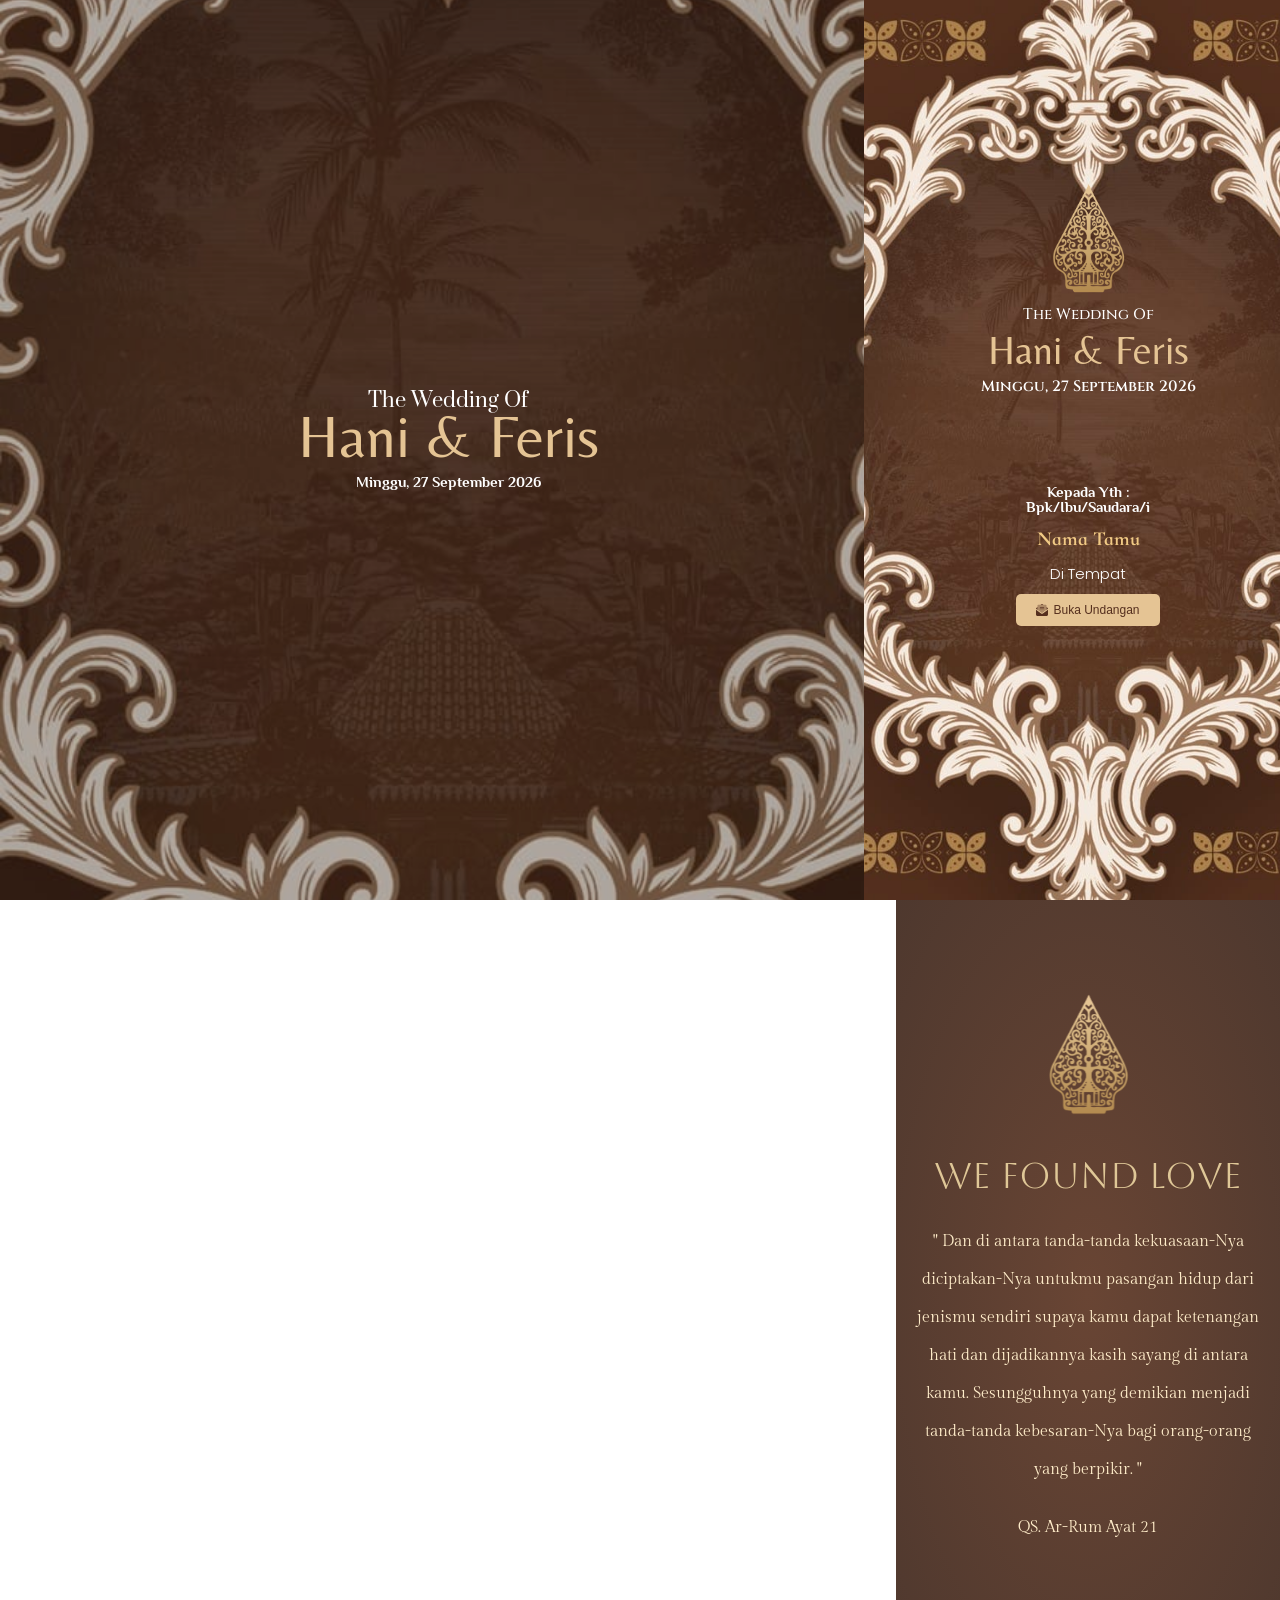
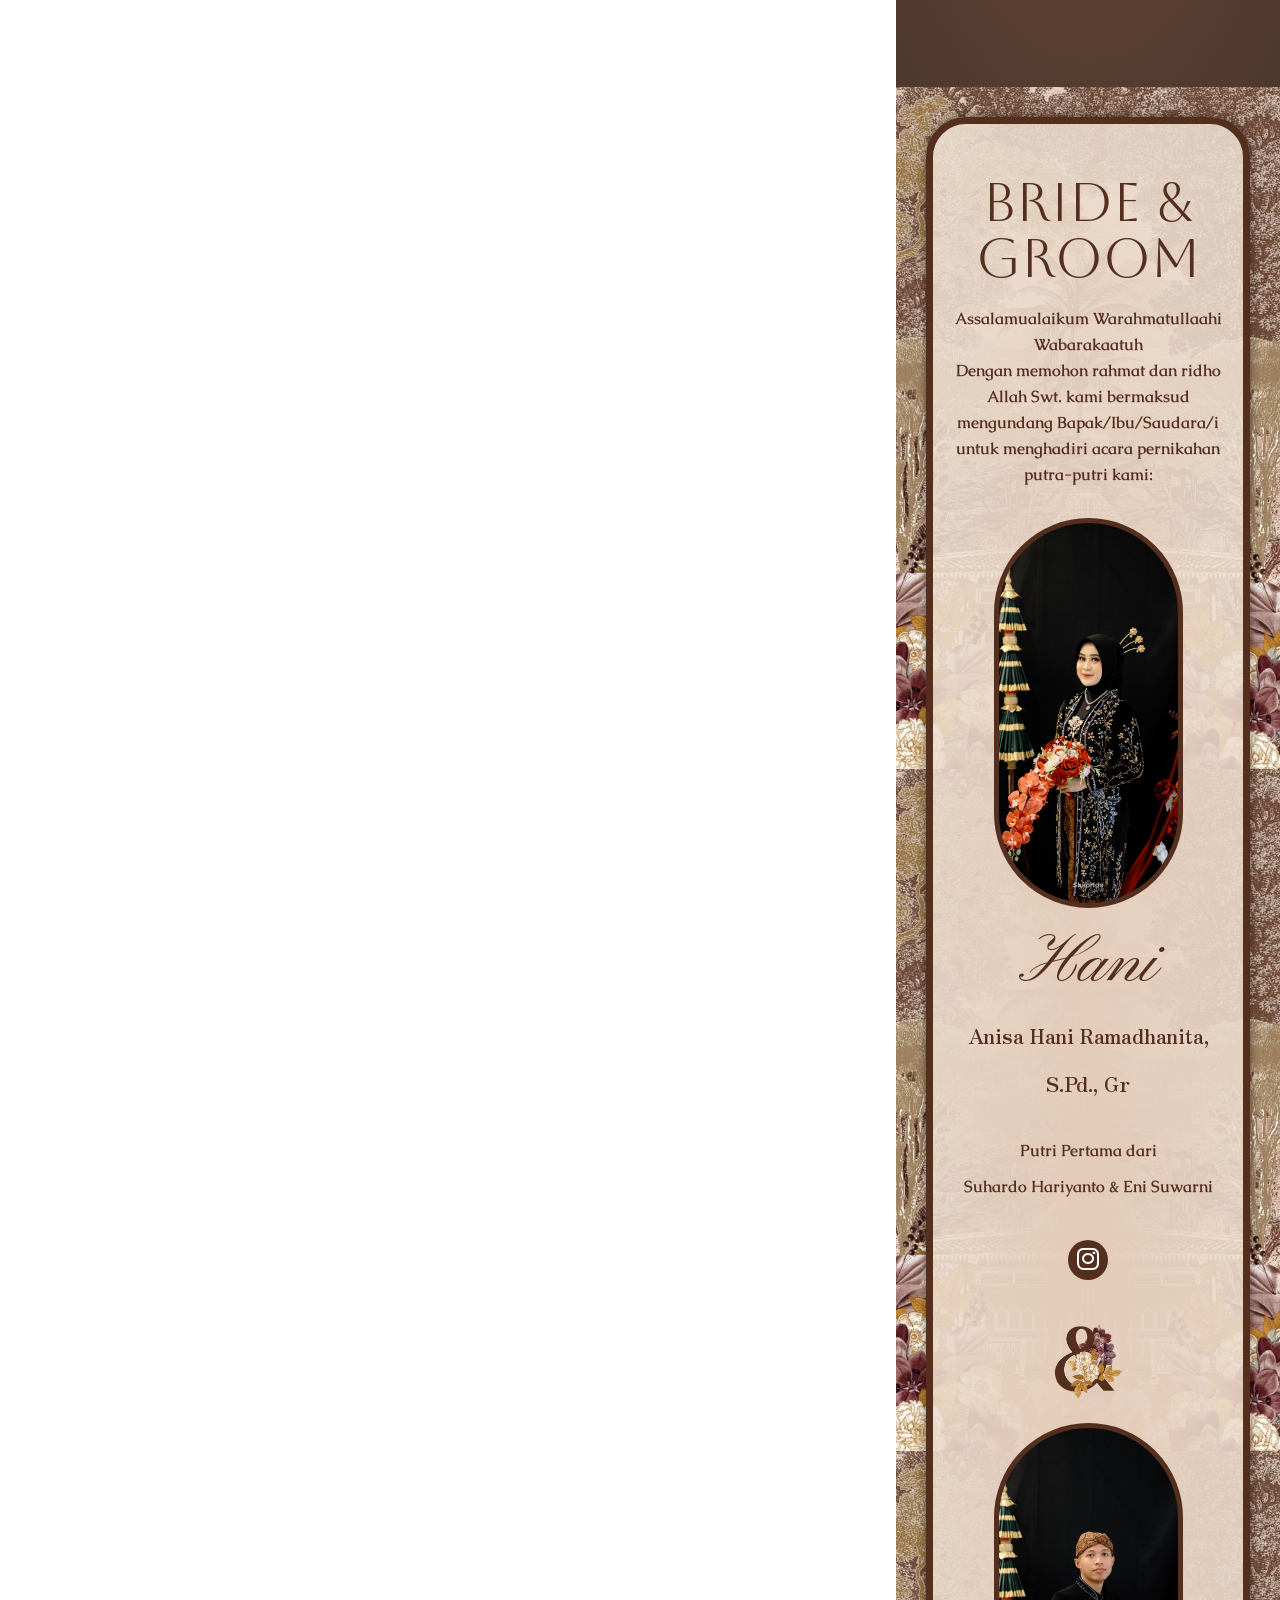
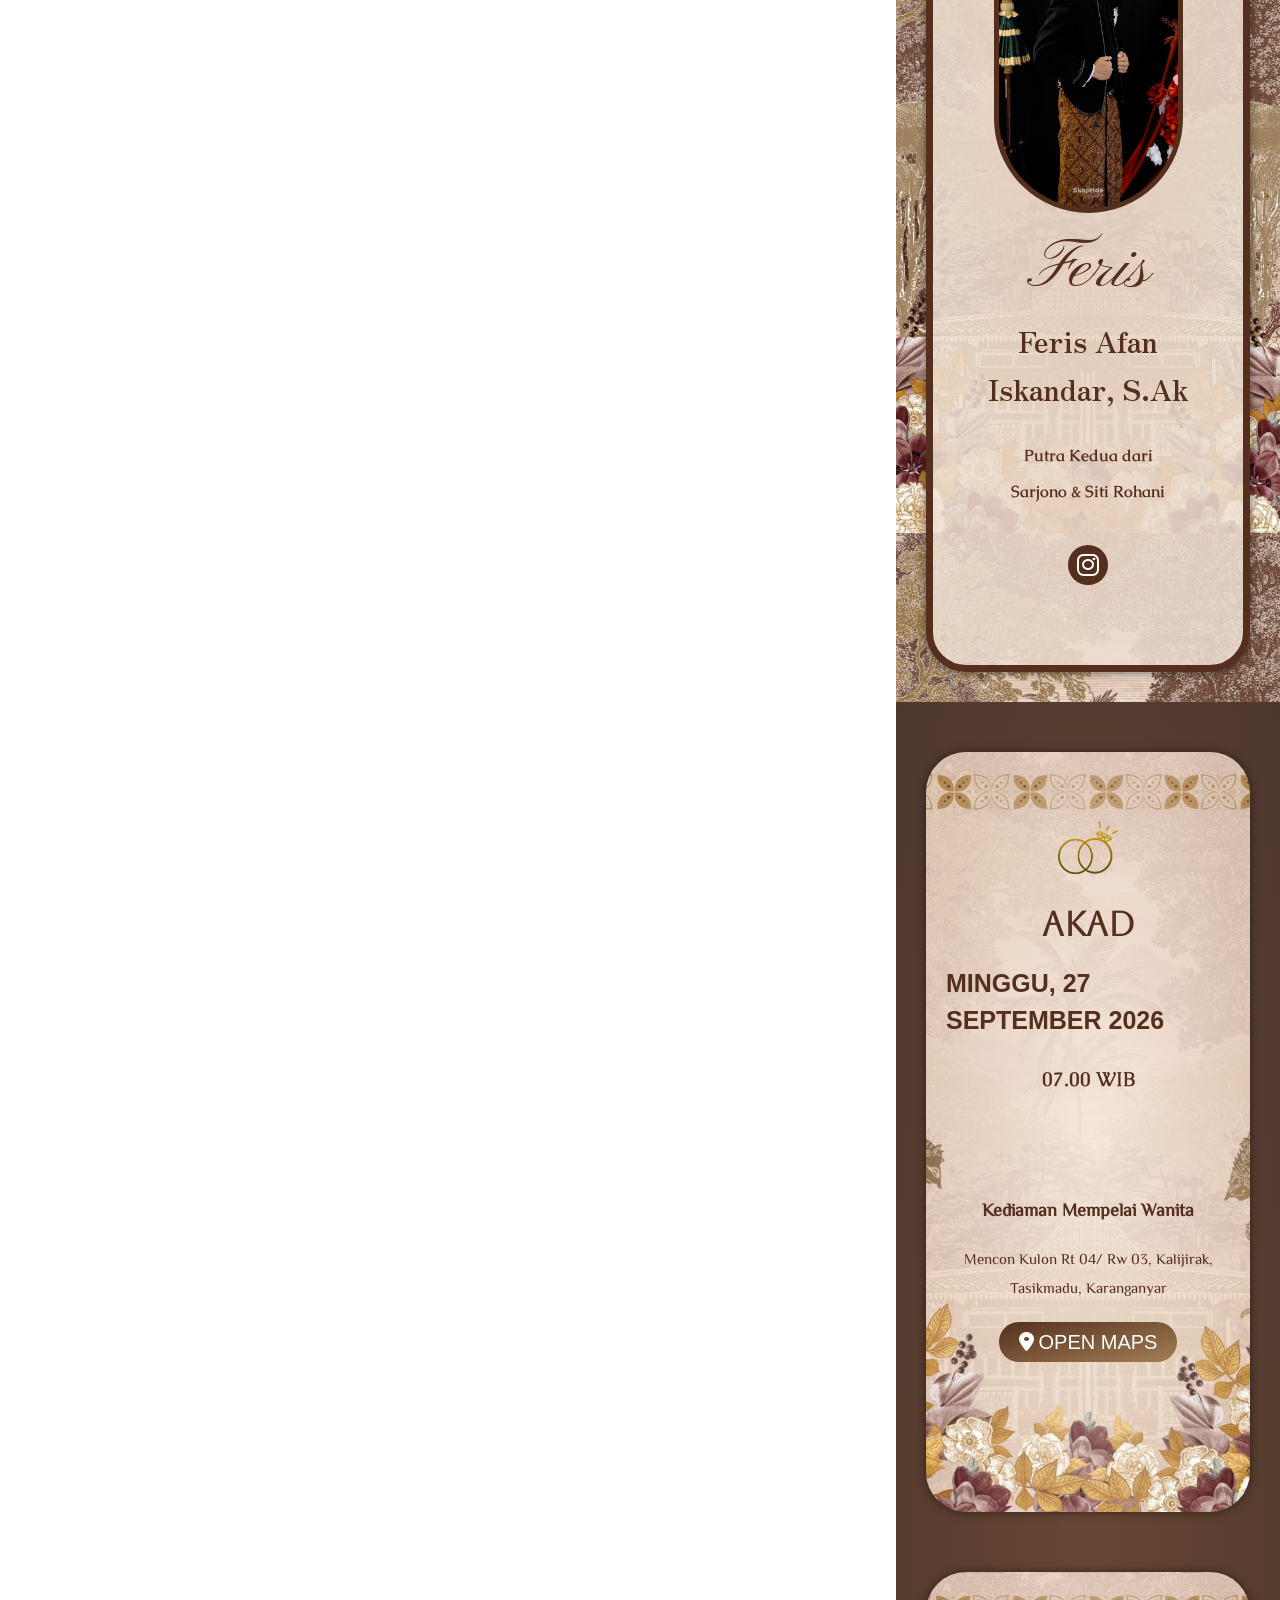
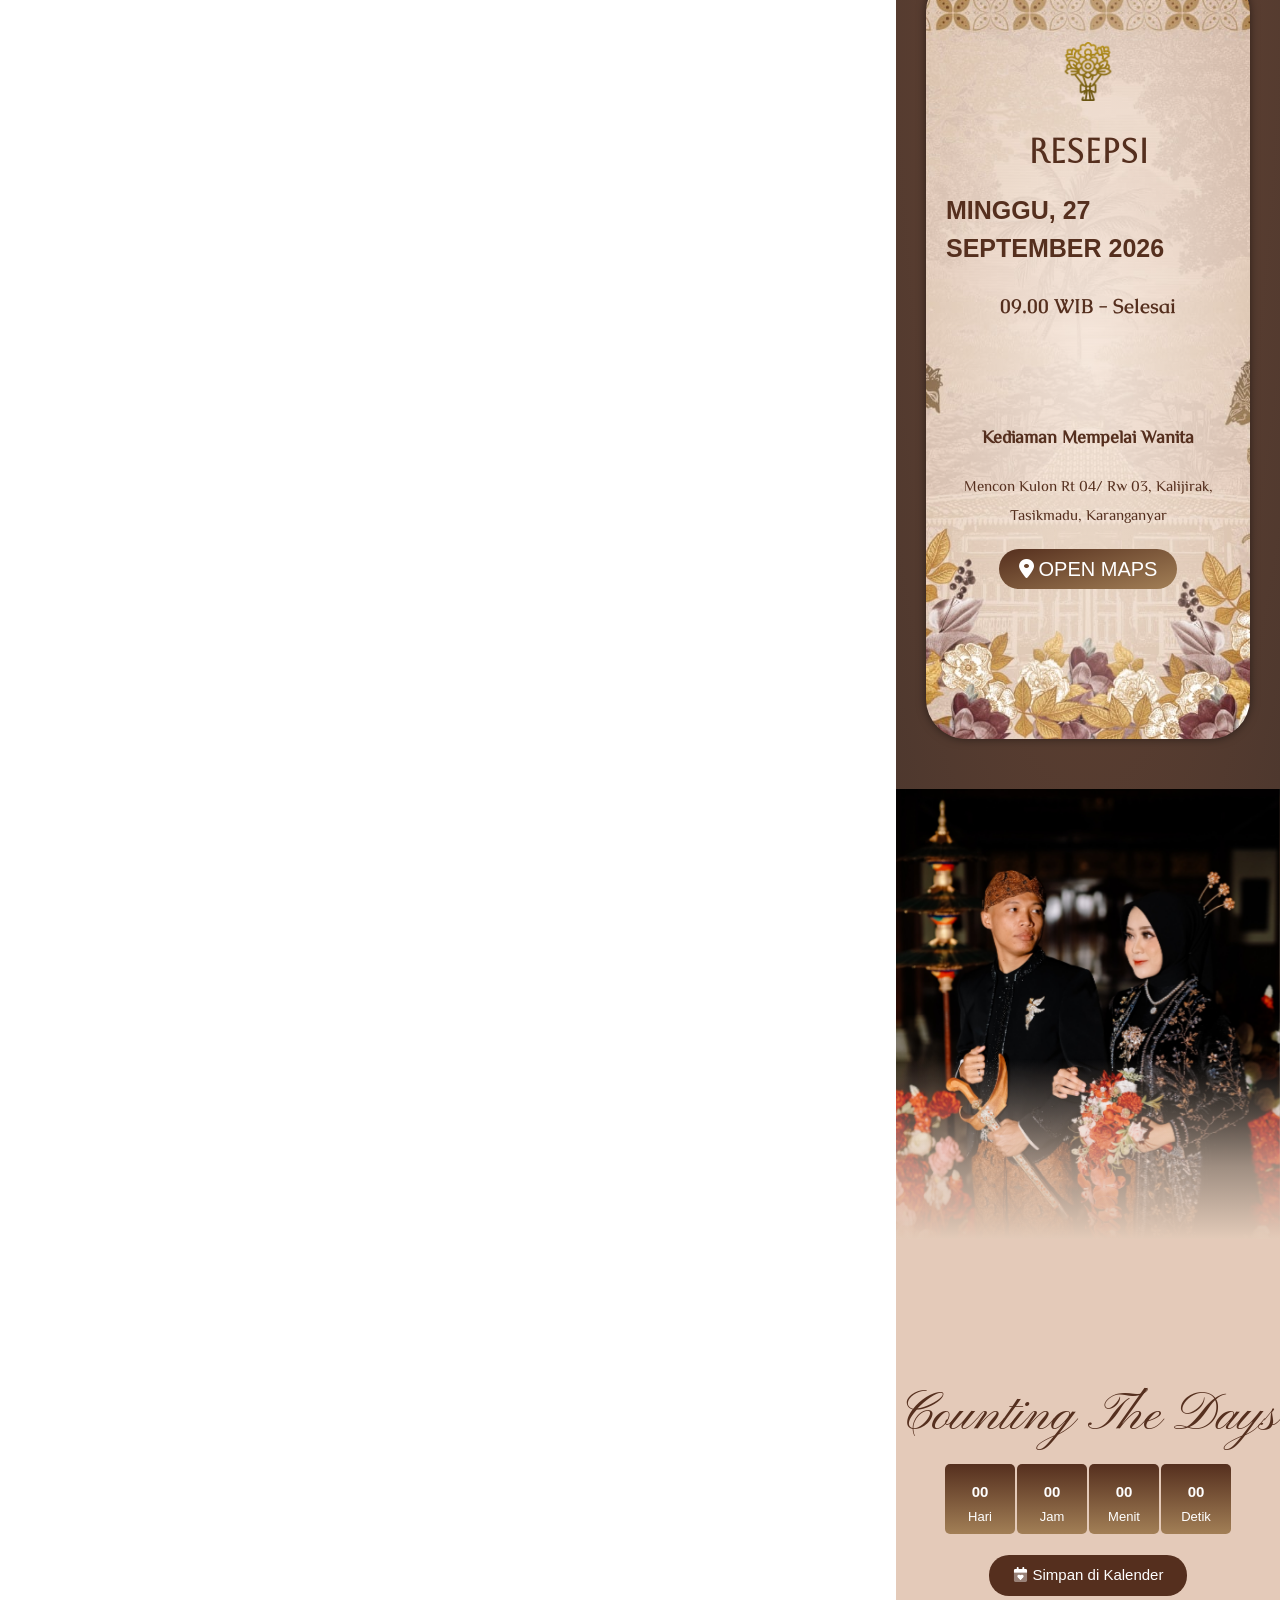
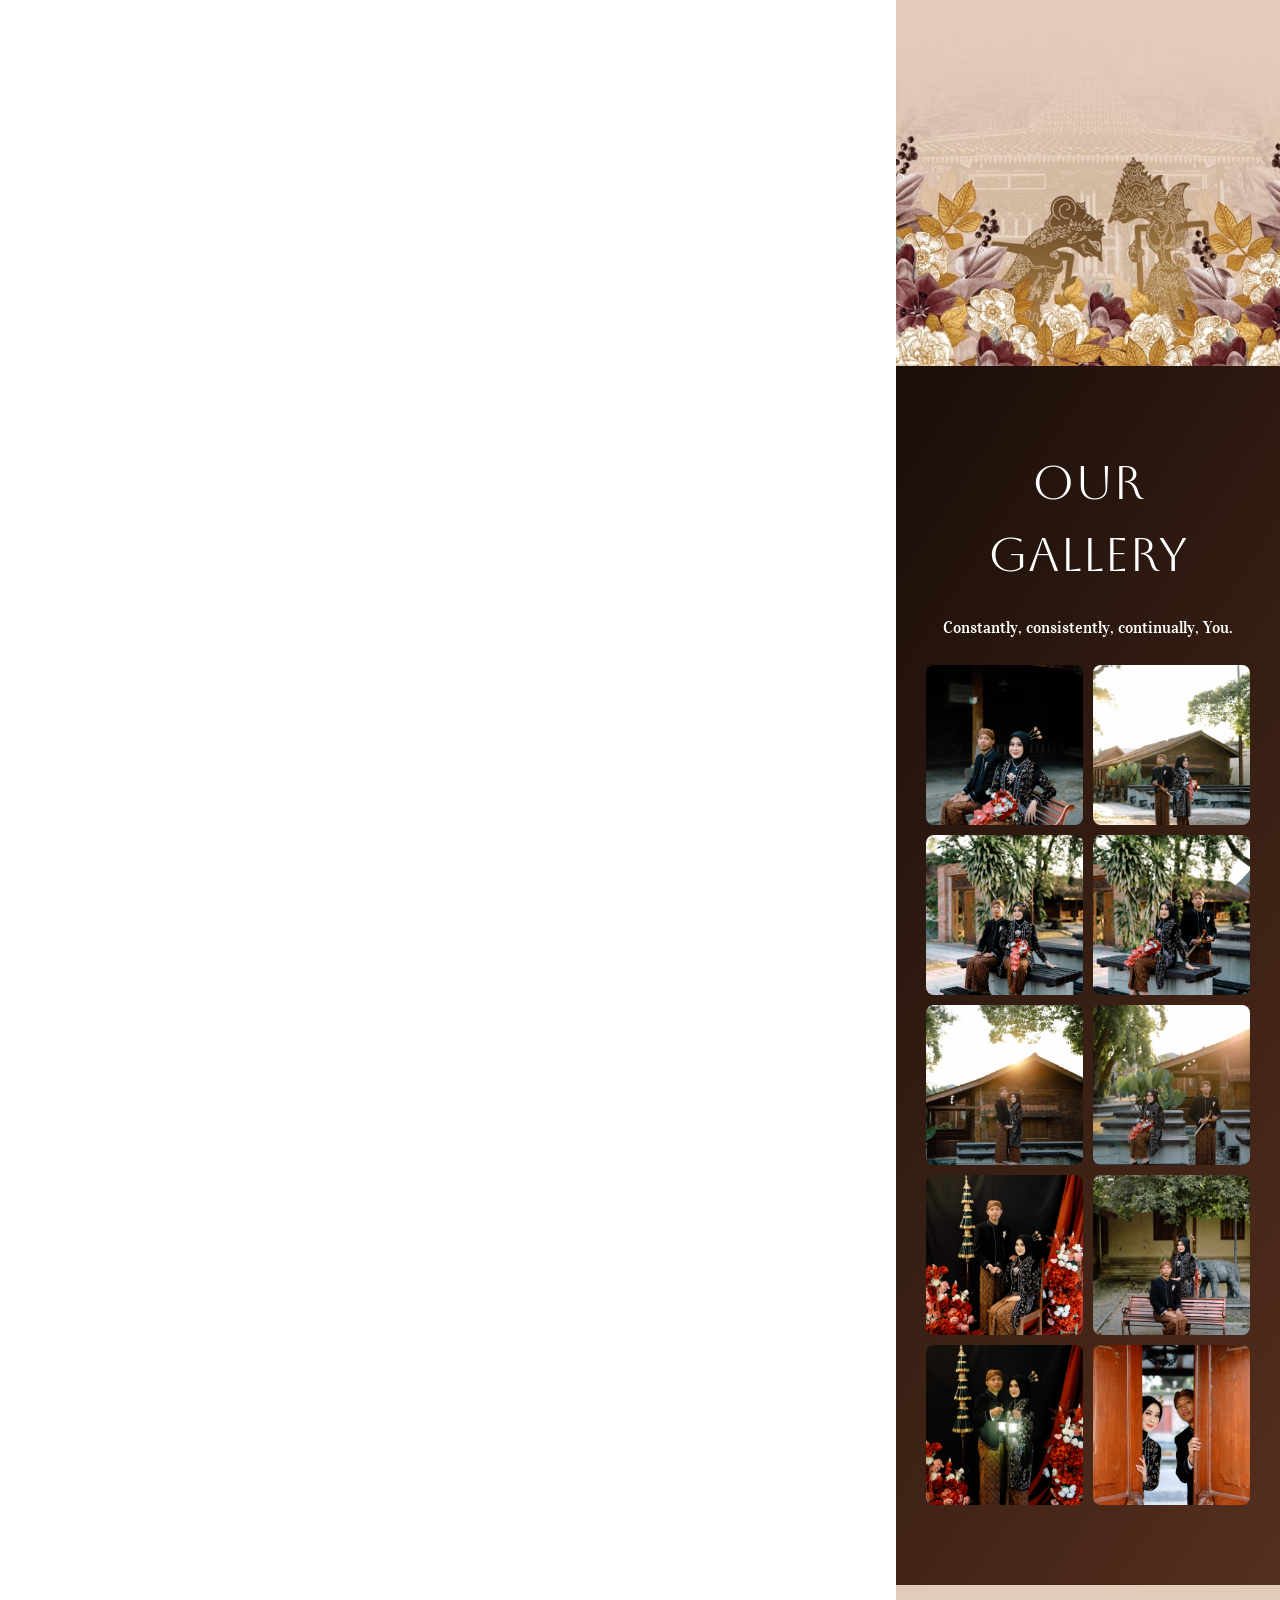
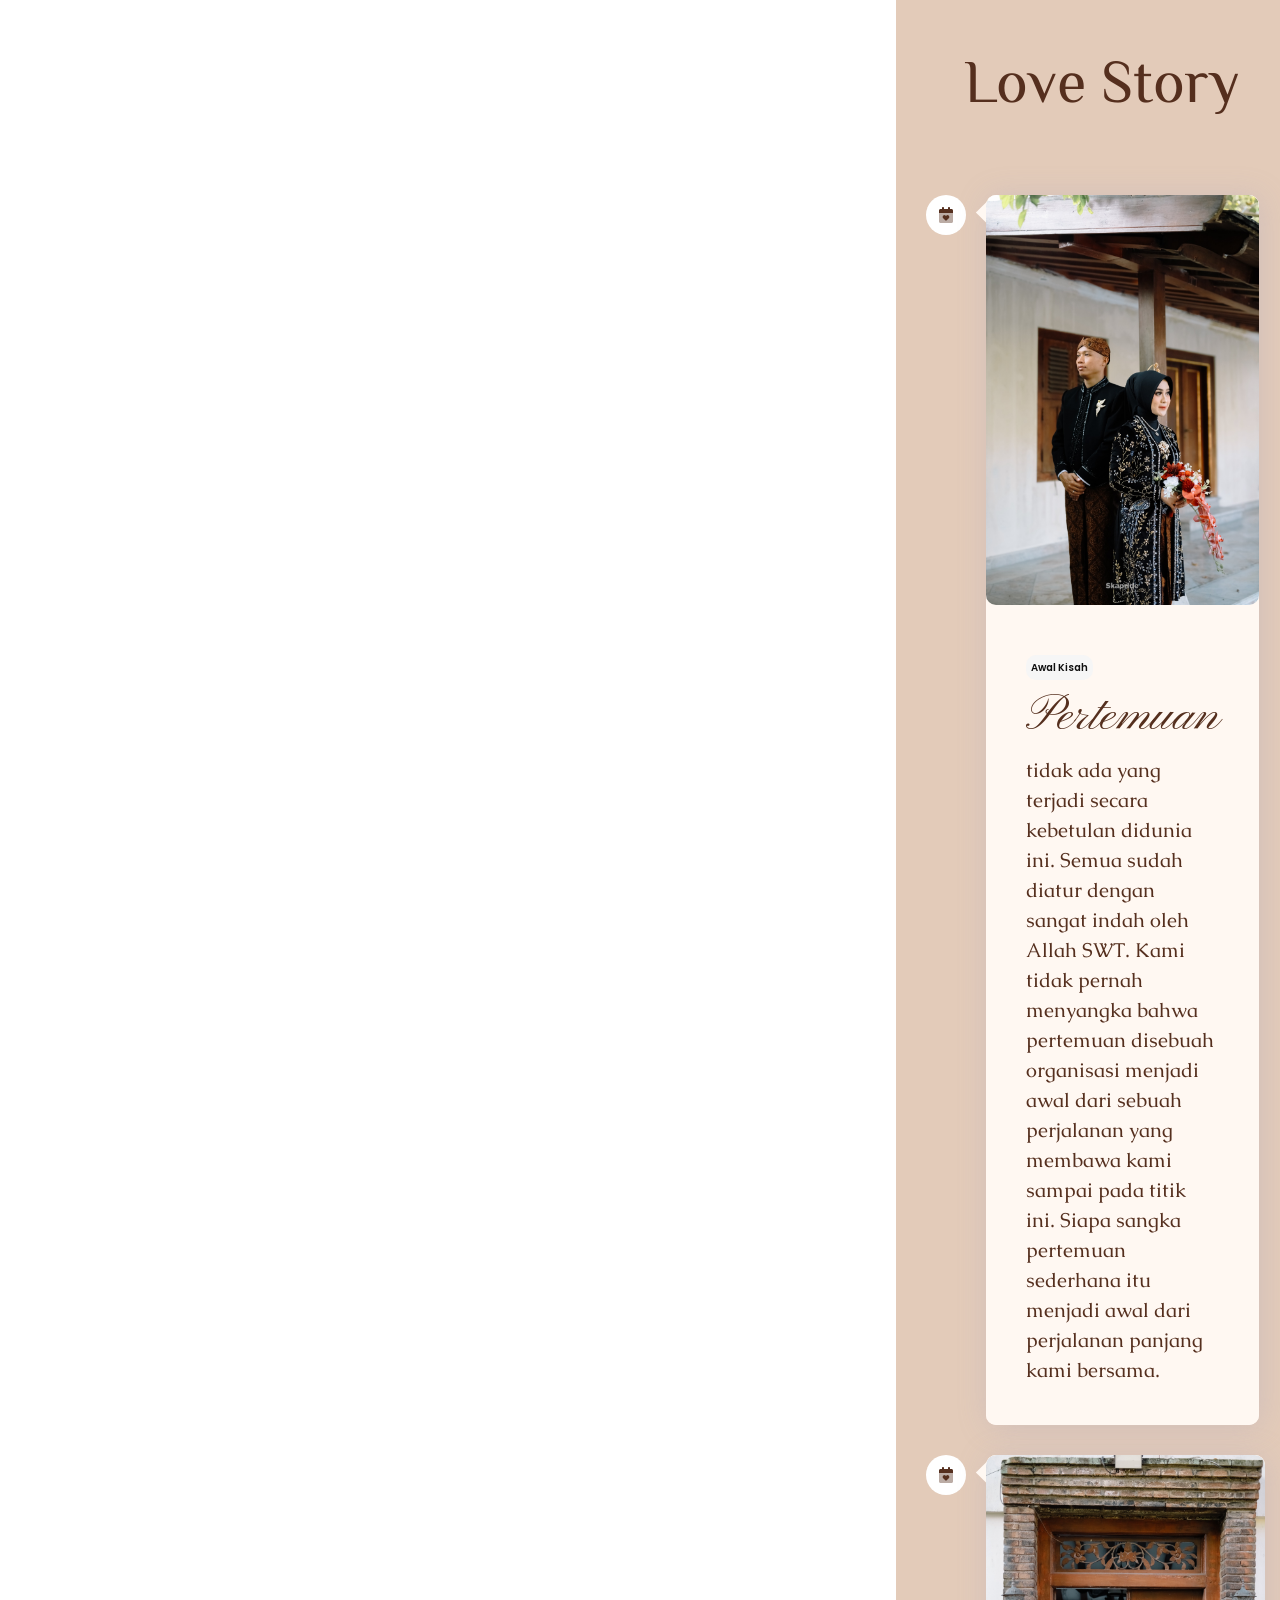
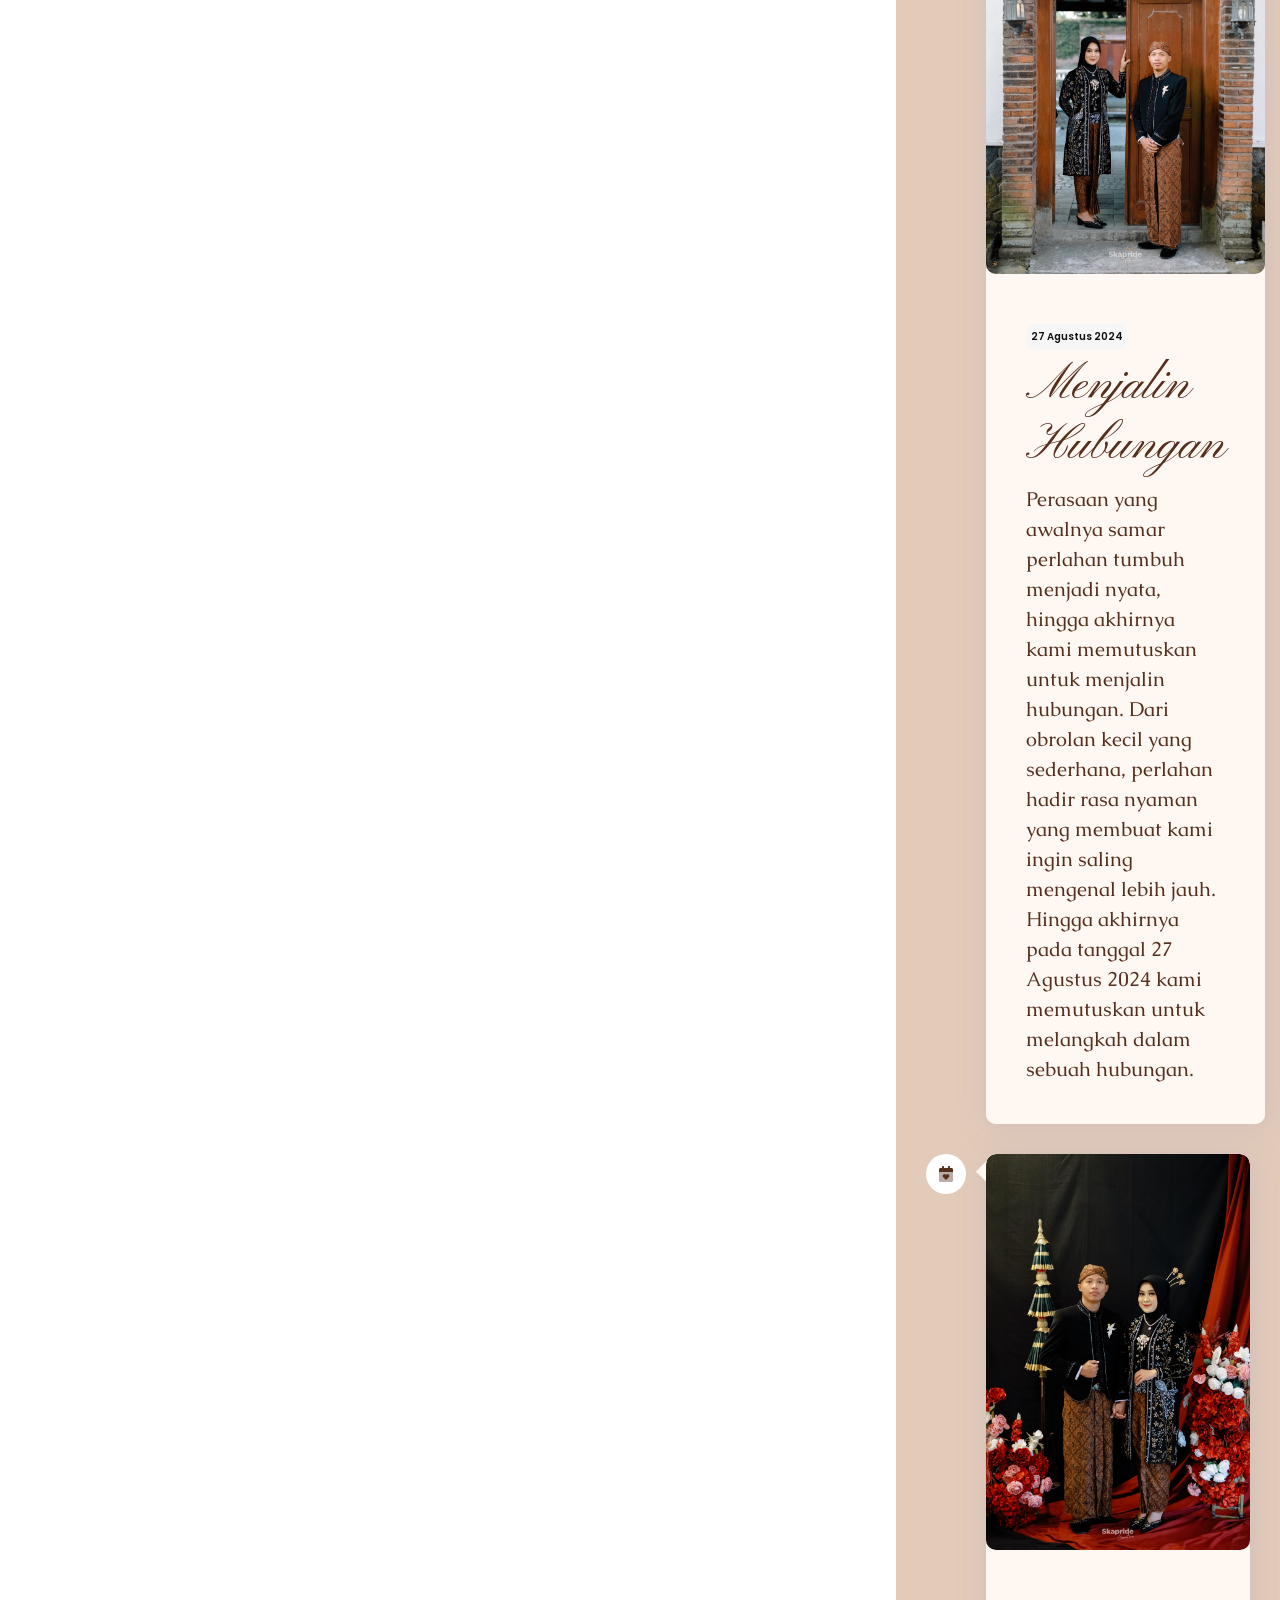
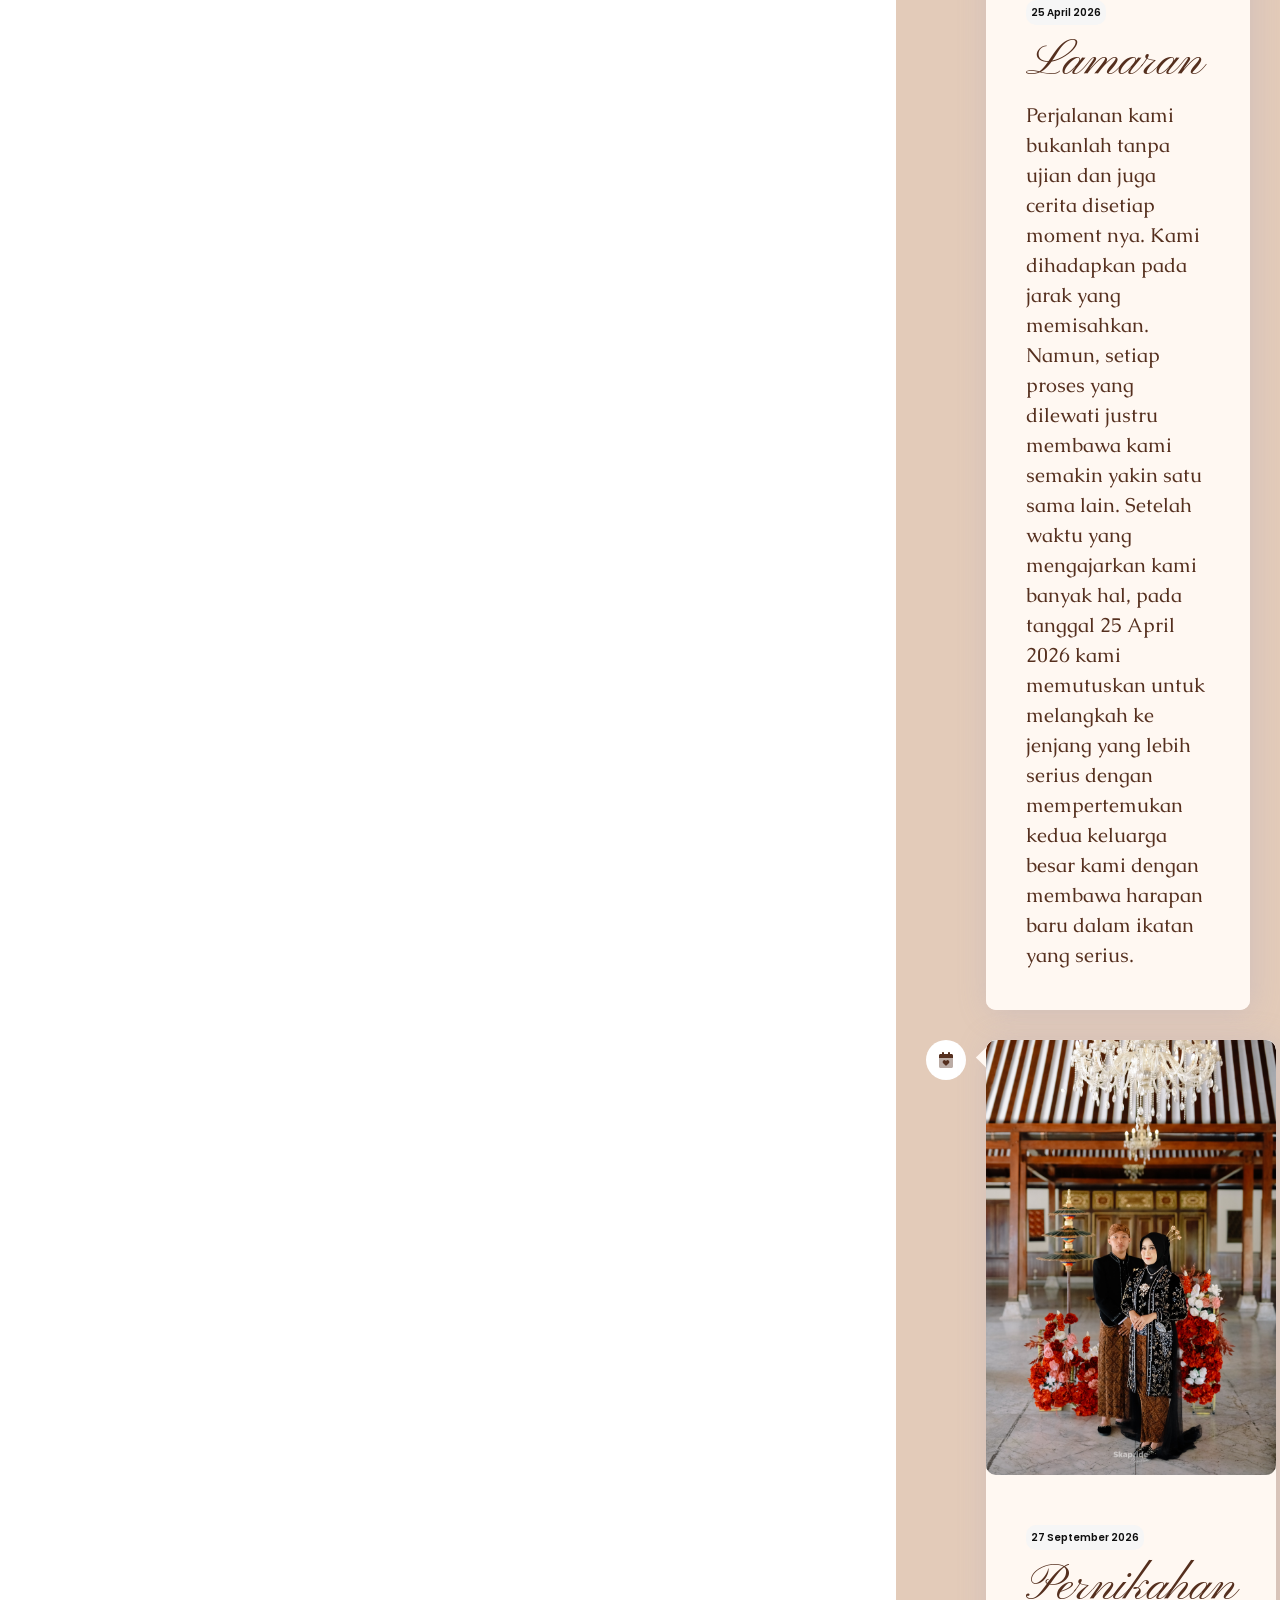
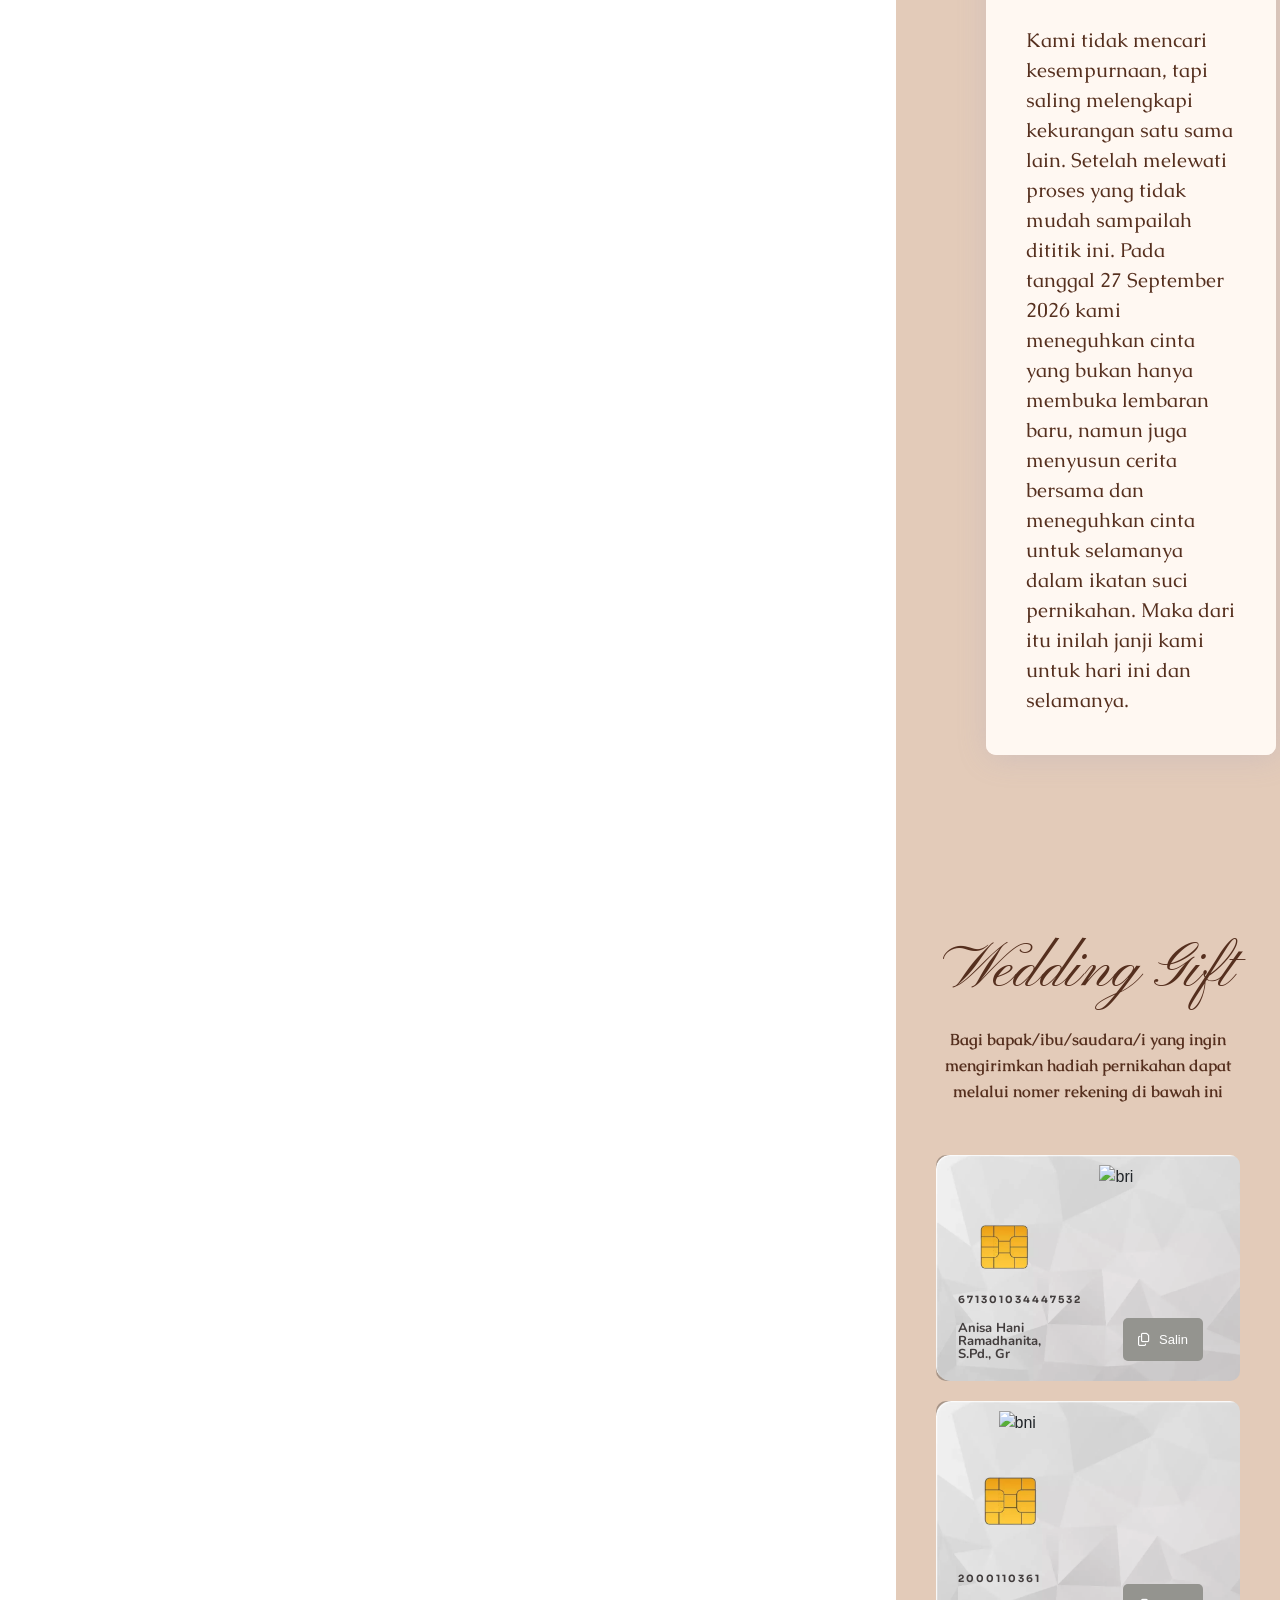
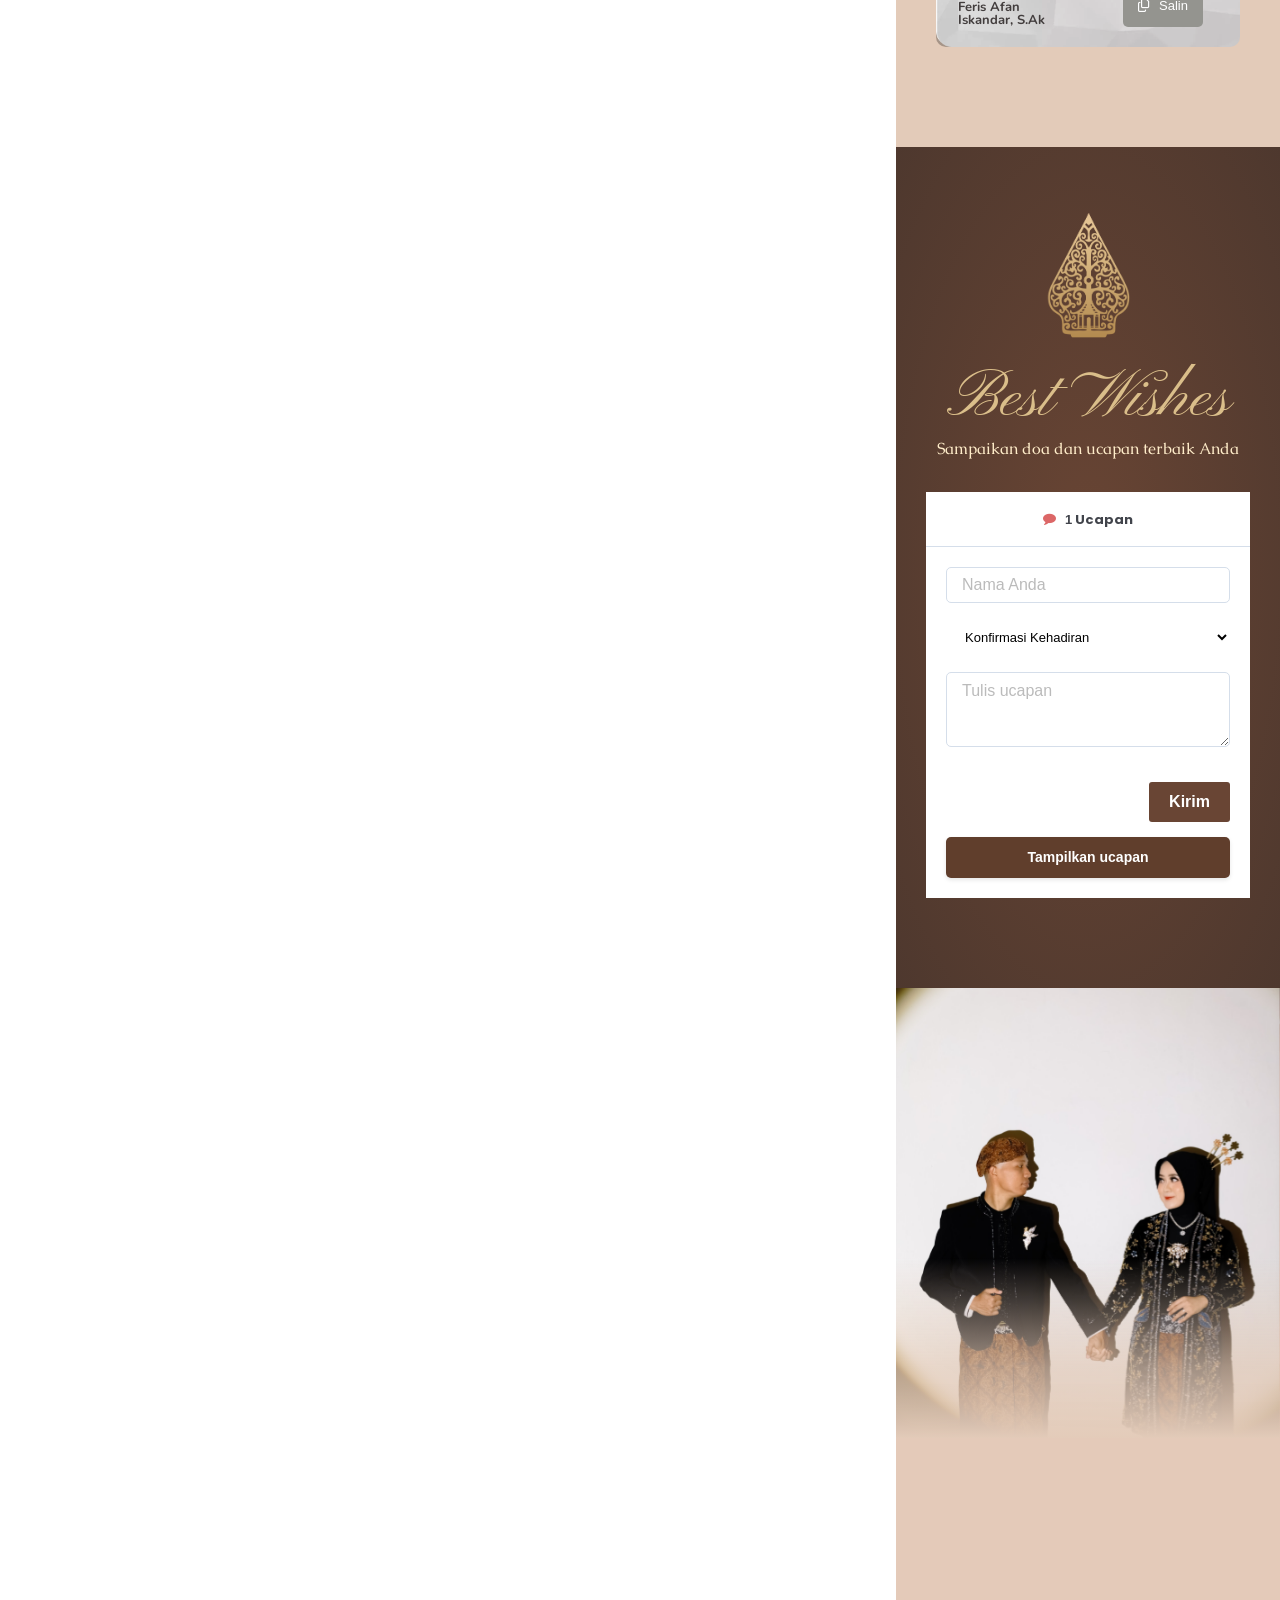
==== commit 730bf5f5: "fix: gallery lightbox offline fallback - suppress t is not a constructor & custom lightbox untuk 10 " ====
--- a/index.html
+++ b/index.html
@@ -1,4 +1,4 @@
-<!DOCTYPE html>
+﻿<!DOCTYPE html>
 <html lang="id" prefix="og: https://ogp.me/ns#">
 <head>
 <script>
@@ -4032,6 +4032,84 @@
   }
 })();
 </script>
+<script>
+// === FIX GALERI LIGHTBOX OFFLINE - supress TypeError + custom fallback ===
+(function(){
+    // Tambahan suppress untuk TypeError t is not a constructor
+    window.addEventListener('error', function(e){
+        if(e && e.message && (e.message.indexOf('is not a constructor')!==-1 || e.message.indexOf('t is not')!==-1)){
+            e.preventDefault(); e.stopPropagation(); return false;
+        }
+    }, true);
+    window.addEventListener('unhandledrejection', function(e){
+        var r = String(e.reason||'');
+        if(r.indexOf('is not a constructor')!==-1 || r.indexOf('t is not')!==-1 || r.indexOf('ChunkLoadError')!==-1){
+            e.preventDefault(); return false;
+        }
+    }, true);
+
+    // Lightbox DOM
+    function ensureLB(){
+        if(document.getElementById('custom-lightbox')) return document.getElementById('custom-lightbox');
+        var w=document.createElement('div'); w.id='custom-lightbox';
+        w.style.cssText='display:none; position:fixed; inset:0; background:rgba(0,0,0,0.92); z-index:99999; align-items:center; justify-content:center; flex-direction:column; padding:20px;';
+        w.innerHTML='<button id="custom-lightbox-close" aria-label="Close" style="position:absolute; top:16px; right:16px; width:44px; height:44px; border:none; border-radius:50%; background:rgba(255,255,255,0.12); color:#fff; font-size:28px; line-height:44px; cursor:pointer;">&times;</button><button id="custom-lightbox-prev" aria-label="Prev" style="position:absolute; left:12px; top:50%; transform:translateY(-50%); width:44px; height:44px; border:none; border-radius:50%; background:rgba(255,255,255,0.12); color:#fff; font-size:22px; cursor:pointer;">&#10094;</button><button id="custom-lightbox-next" aria-label="Next" style="position:absolute; right:12px; top:50%; transform:translateY(-50%); width:44px; height:44px; border:none; border-radius:50%; background:rgba(255,255,255,0.12); color:#fff; font-size:22px; cursor:pointer;">&#10095;</button><img id="custom-lightbox-img" alt="" style="max-width:92vw; max-height:82vh; object-fit:contain; border-radius:10px; box-shadow:0 20px 60px rgba(0,0,0,0.5); background:#111;"><div id="custom-lightbox-caption" style="margin-top:14px; color:#fff; font-size:13px; opacity:0.85; text-align:center; max-width:92vw;"></div>';
+        document.body.appendChild(w); return w;
+    }
+    var galleryLinks=[]; var cur=0;
+    function collect(){
+        var nodes=document.querySelectorAll('a[data-elementor-open-lightbox="yes"], a.e-gallery-item, .elementor-gallery__container a');
+        var seen=new Set(); galleryLinks=[];
+        nodes.forEach(function(a){
+            var href=a.getAttribute('href')||'';
+            if(!href){ var im=a.querySelector('img'); if(im) href=im.getAttribute('src')||''; }
+            if(!href) return;
+            href=href.trim(); if(seen.has(href)) return; seen.add(href);
+            // hanya gambar atau lightbox
+            if(!/\.(png|jpe?g|gif|svg|webp|avif)(\?.*)?$/i.test(href) && href.indexOf('WhatsApp')===-1 && href.indexOf('barcode')===-1 && href.indexOf('kyb')===-1){
+                if(!a.hasAttribute('data-elementor-open-lightbox')) return;
+            }
+            galleryLinks.push({href:href, title:a.getAttribute('data-elementor-lightbox-title')||a.getAttribute('title')||''});
+        });
+    }
+    function openAt(i){
+        ensureLB(); var lb=document.getElementById('custom-lightbox'), im=document.getElementById('custom-lightbox-img'), cap=document.getElementById('custom-lightbox-caption');
+        if(!galleryLinks.length) collect();
+        if(i<0) i=galleryLinks.length-1; if(i>=galleryLinks.length) i=0; cur=i;
+        var it=galleryLinks[cur]; if(!it) return;
+        im.src=it.href; cap.textContent=it.title||''; lb.style.display='flex'; document.body.style.overflow='hidden';
+    }
+    function close(){ var lb=document.getElementById('custom-lightbox'); if(lb) lb.style.display='none'; document.body.style.overflow=''; }
+    function next(){ openAt(cur+1); } function prev(){ openAt(cur-1); }
+    document.addEventListener('click', function(e){
+        var a=e.target.closest('a[data-elementor-open-lightbox="yes"], a.e-gallery-item, .elementor-gallery__container a');
+        if(!a) return;
+        var isLB = a.hasAttribute('data-elementor-open-lightbox') || a.classList.contains('e-gallery-item') || a.closest('.elementor-gallery__container');
+        if(!isLB) return;
+        e.preventDefault(); e.stopPropagation(); if(e.stopImmediatePropagation) e.stopImmediatePropagation();
+        collect();
+        var href=a.getAttribute('href')||''; var idx=galleryLinks.findIndex(function(g){return g.href===href;});
+        if(idx===-1){ var all=Array.from(document.querySelectorAll('a[data-elementor-open-lightbox="yes"]')); idx=all.indexOf(a); if(idx===-1) idx=0; }
+        openAt(idx>=0?idx:0);
+    }, true);
+    document.addEventListener('click', function(e){
+        if(e.target.id==='custom-lightbox' || e.target.id==='custom-lightbox-close') close();
+        if(e.target.id==='custom-lightbox-prev') prev();
+        if(e.target.id==='custom-lightbox-next') next();
+    });
+    document.addEventListener('keydown', function(e){
+        var lb=document.getElementById('custom-lightbox'); if(!lb || lb.style.display==='none') return;
+        if(e.key==='Escape') close();
+        if(e.key==='ArrowLeft') prev();
+        if(e.key==='ArrowRight') next();
+    });
+    var sx=0;
+    document.addEventListener('touchstart', function(e){ var lb=document.getElementById('custom-lightbox'); if(!lb||lb.style.display==='none') return; sx=e.touches[0].clientX; }, {passive:true});
+    document.addEventListener('touchend', function(e){ var lb=document.getElementById('custom-lightbox'); if(!lb||lb.style.display==='none') return; var dx=e.changedTouches[0].clientX - sx; if(Math.abs(dx)>50){ if(dx>0) prev(); else next(); }});
+    if(document.readyState==='loading') document.addEventListener('DOMContentLoaded', collect); else collect();
+    window.addEventListener('load', collect); setTimeout(collect,1500);
+})();
+</script>
 </body>
 </html>
 
@@ -4044,3 +4122,5 @@
 
 
 
+
+
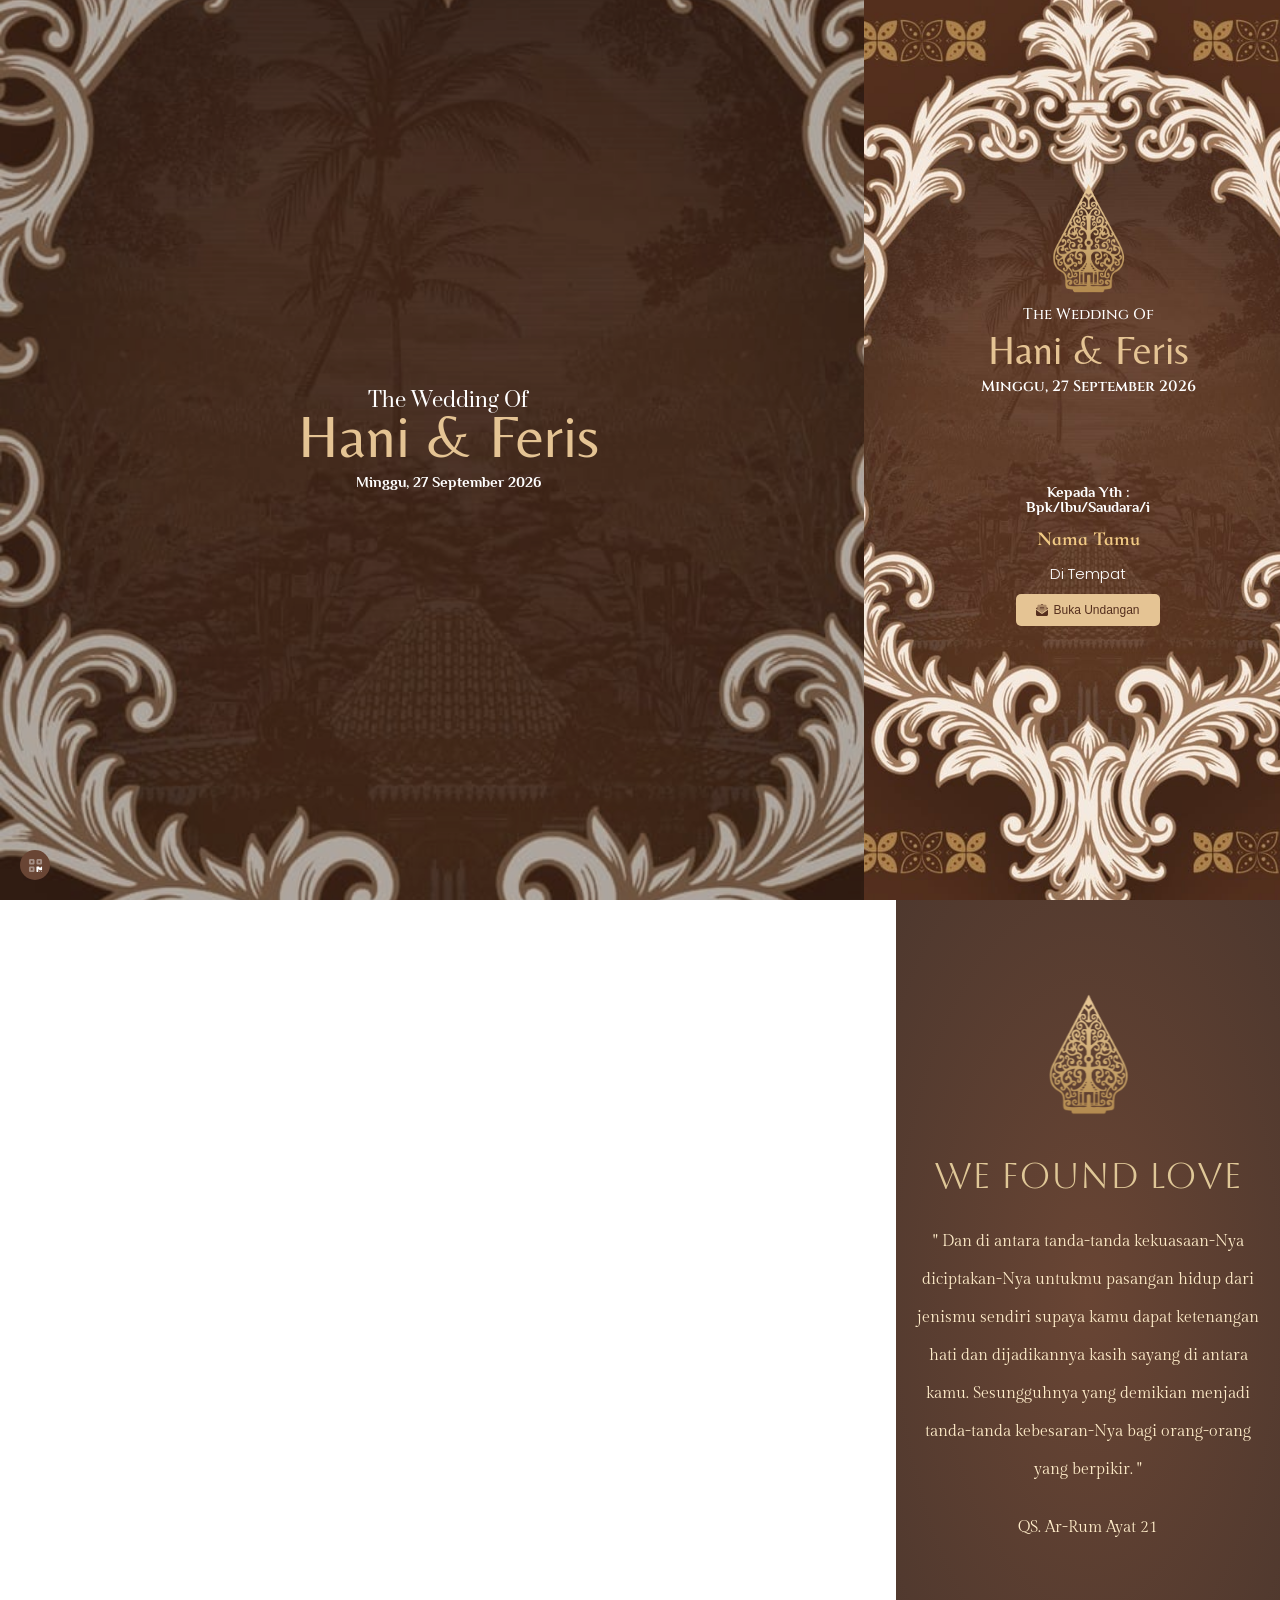
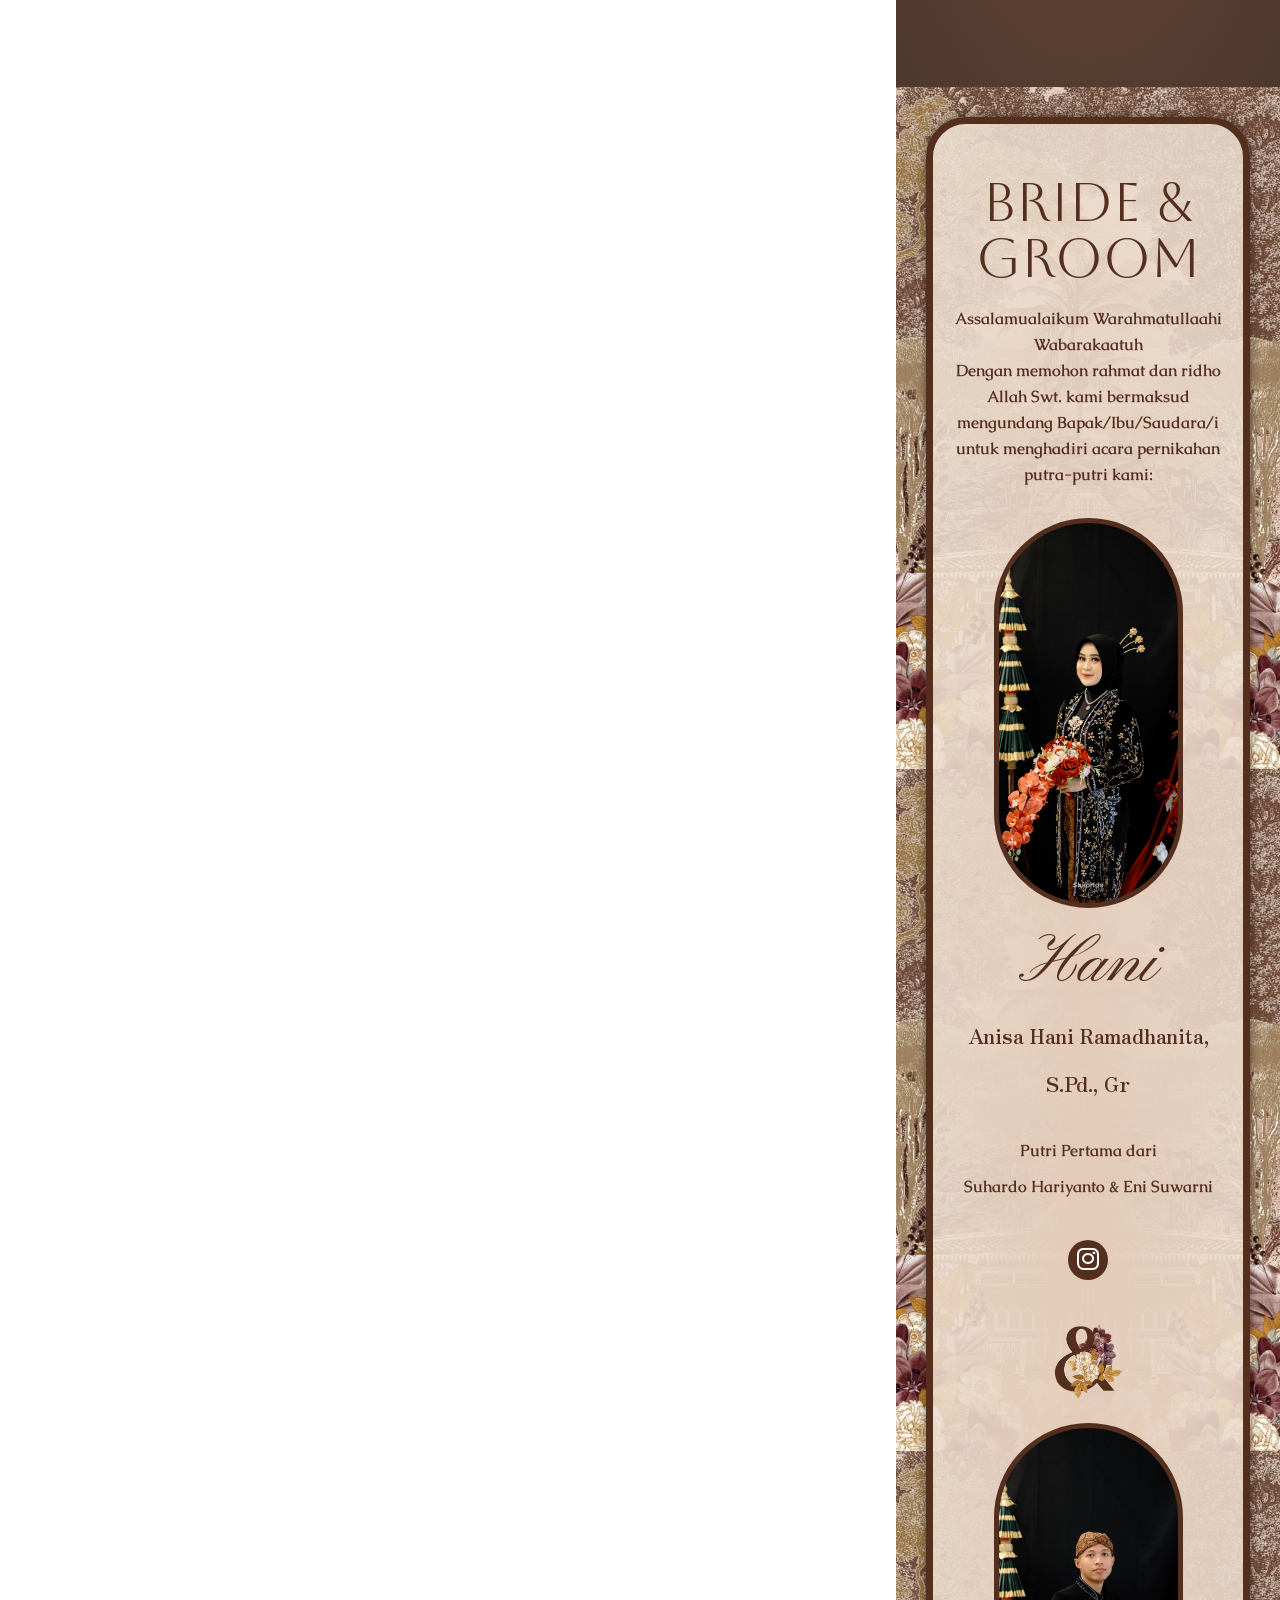
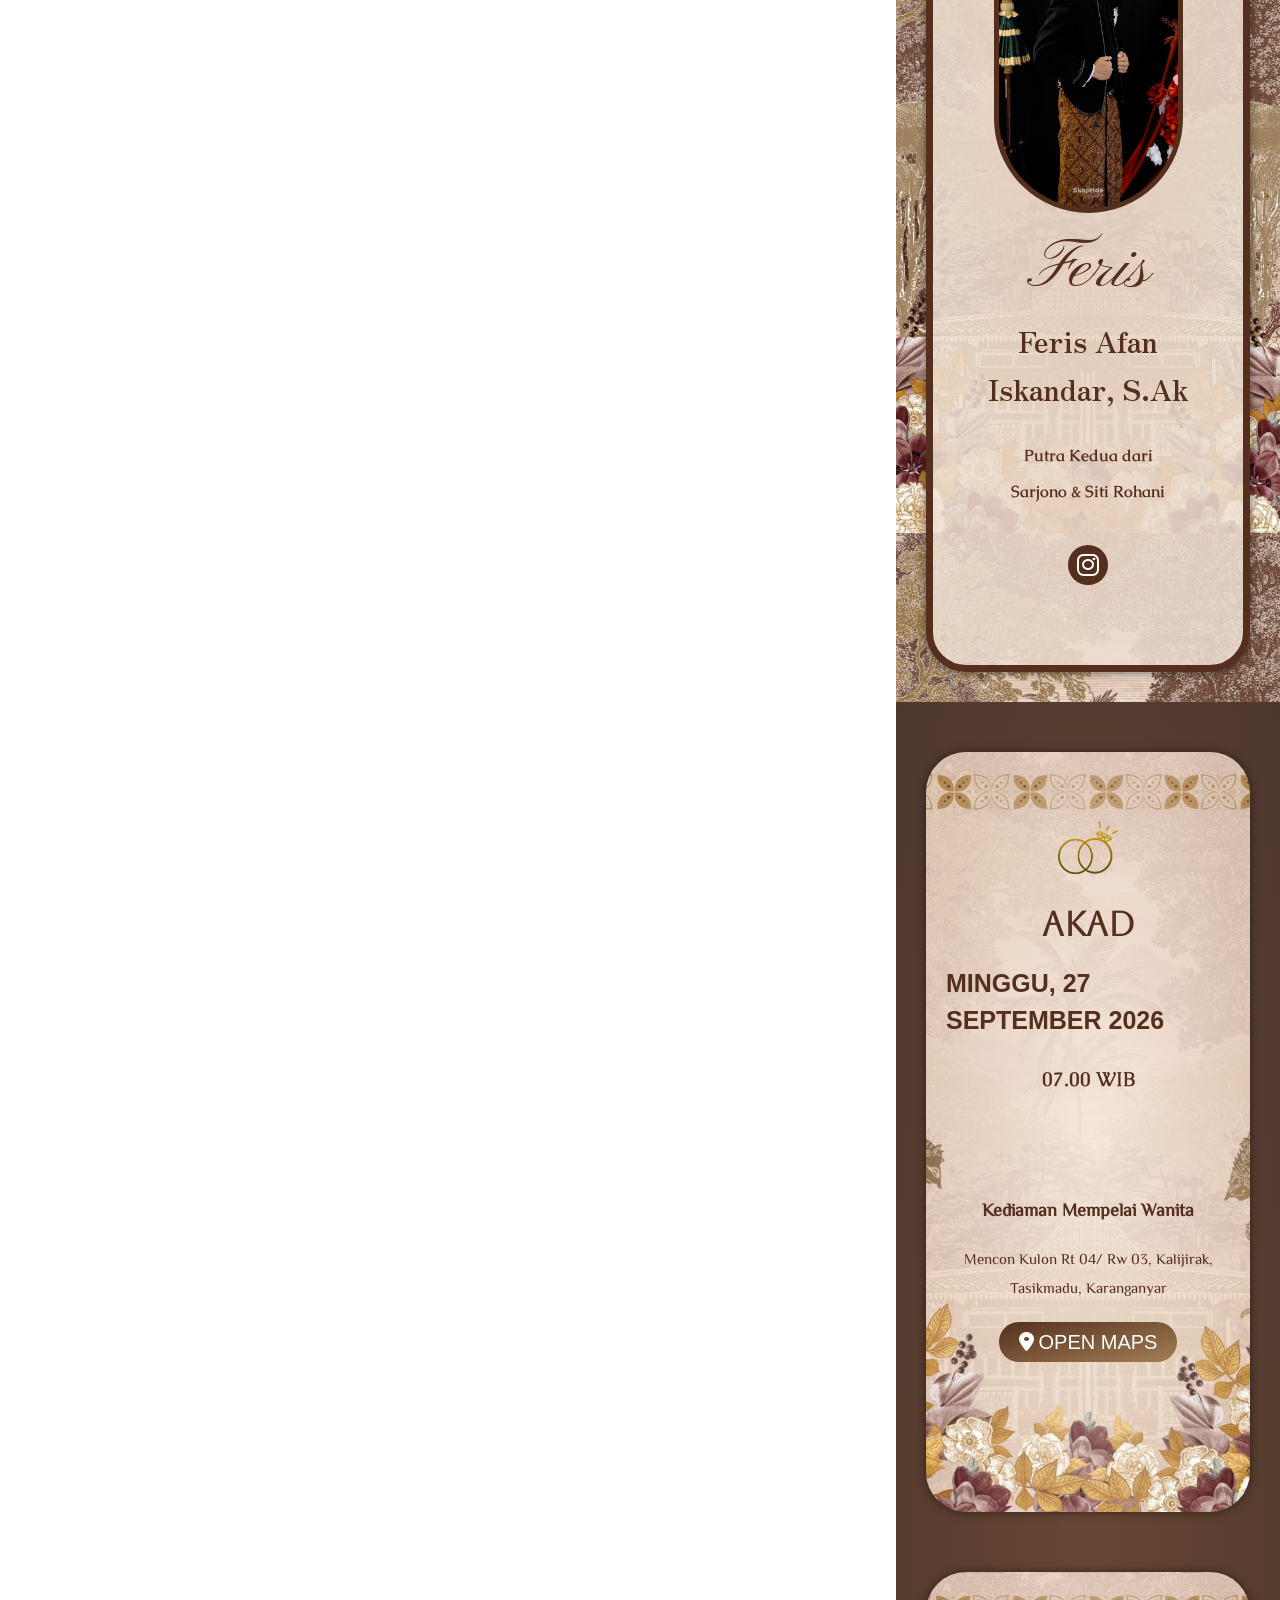
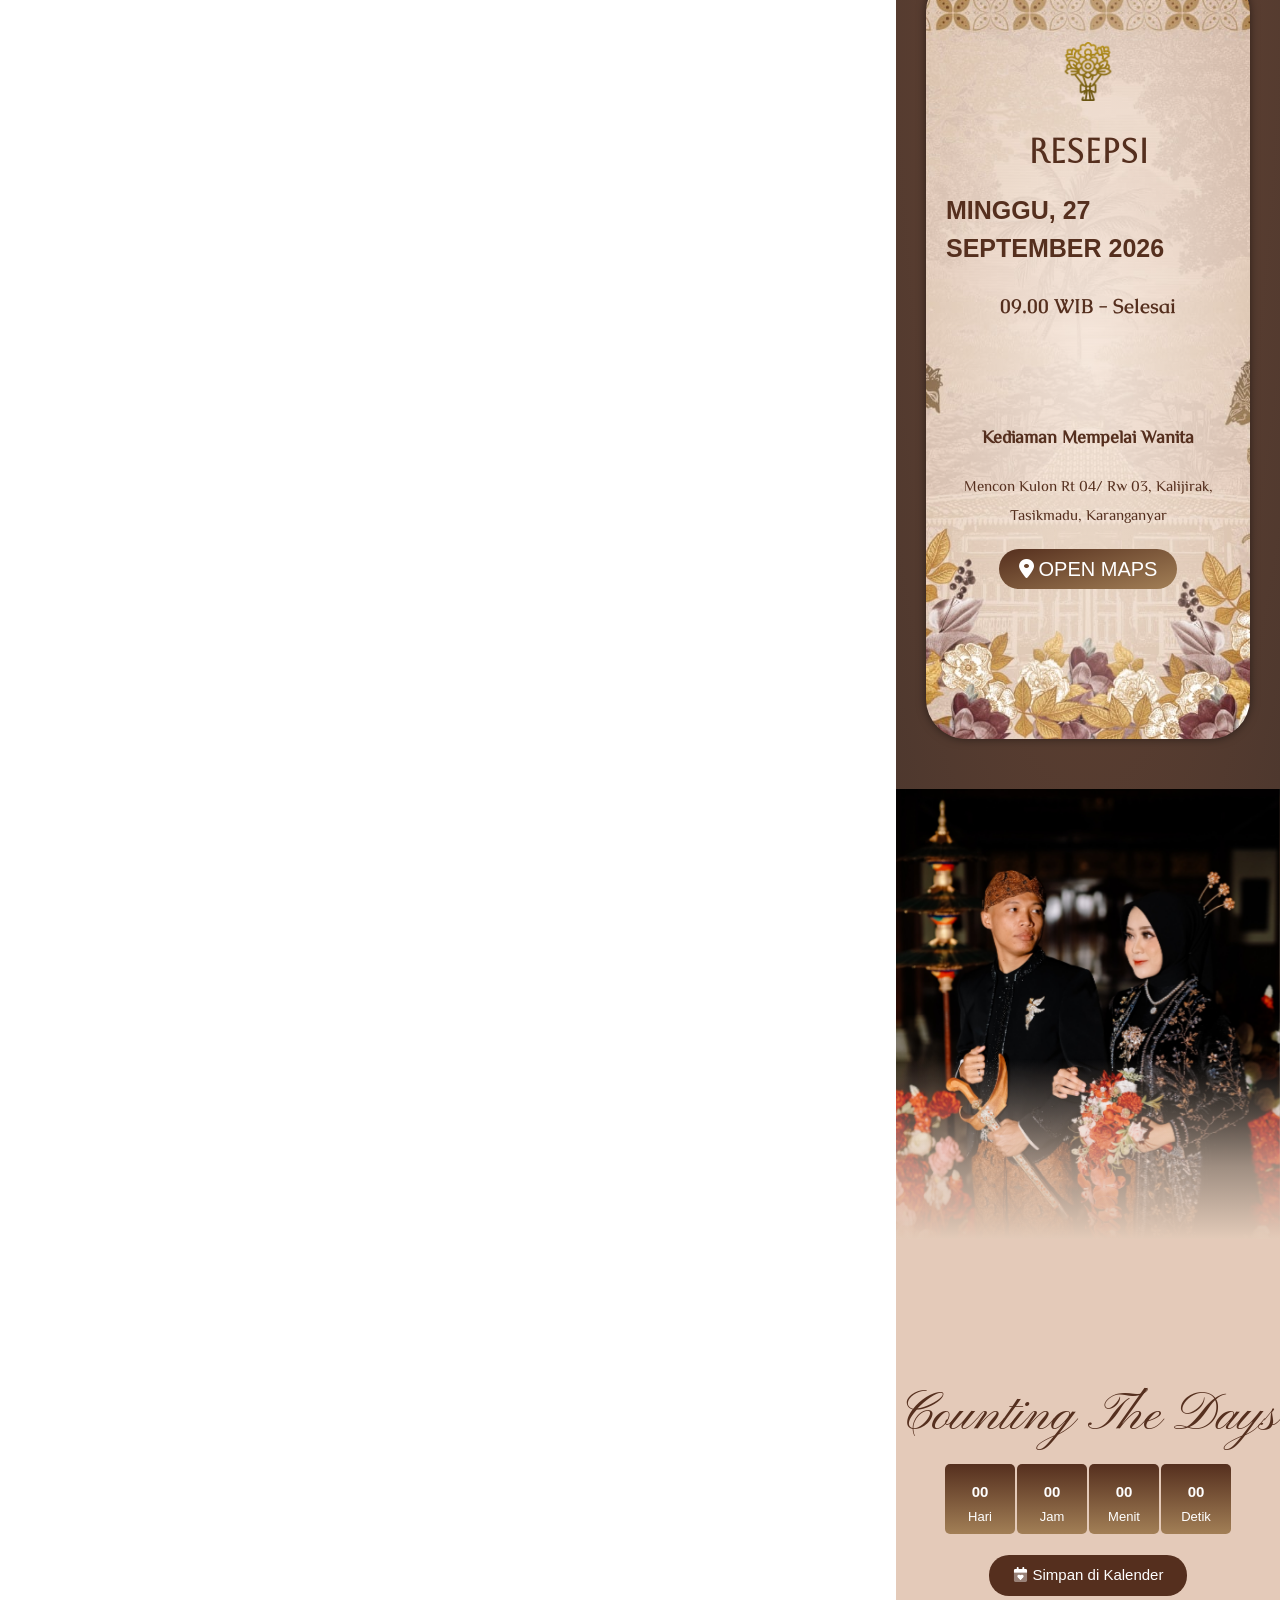
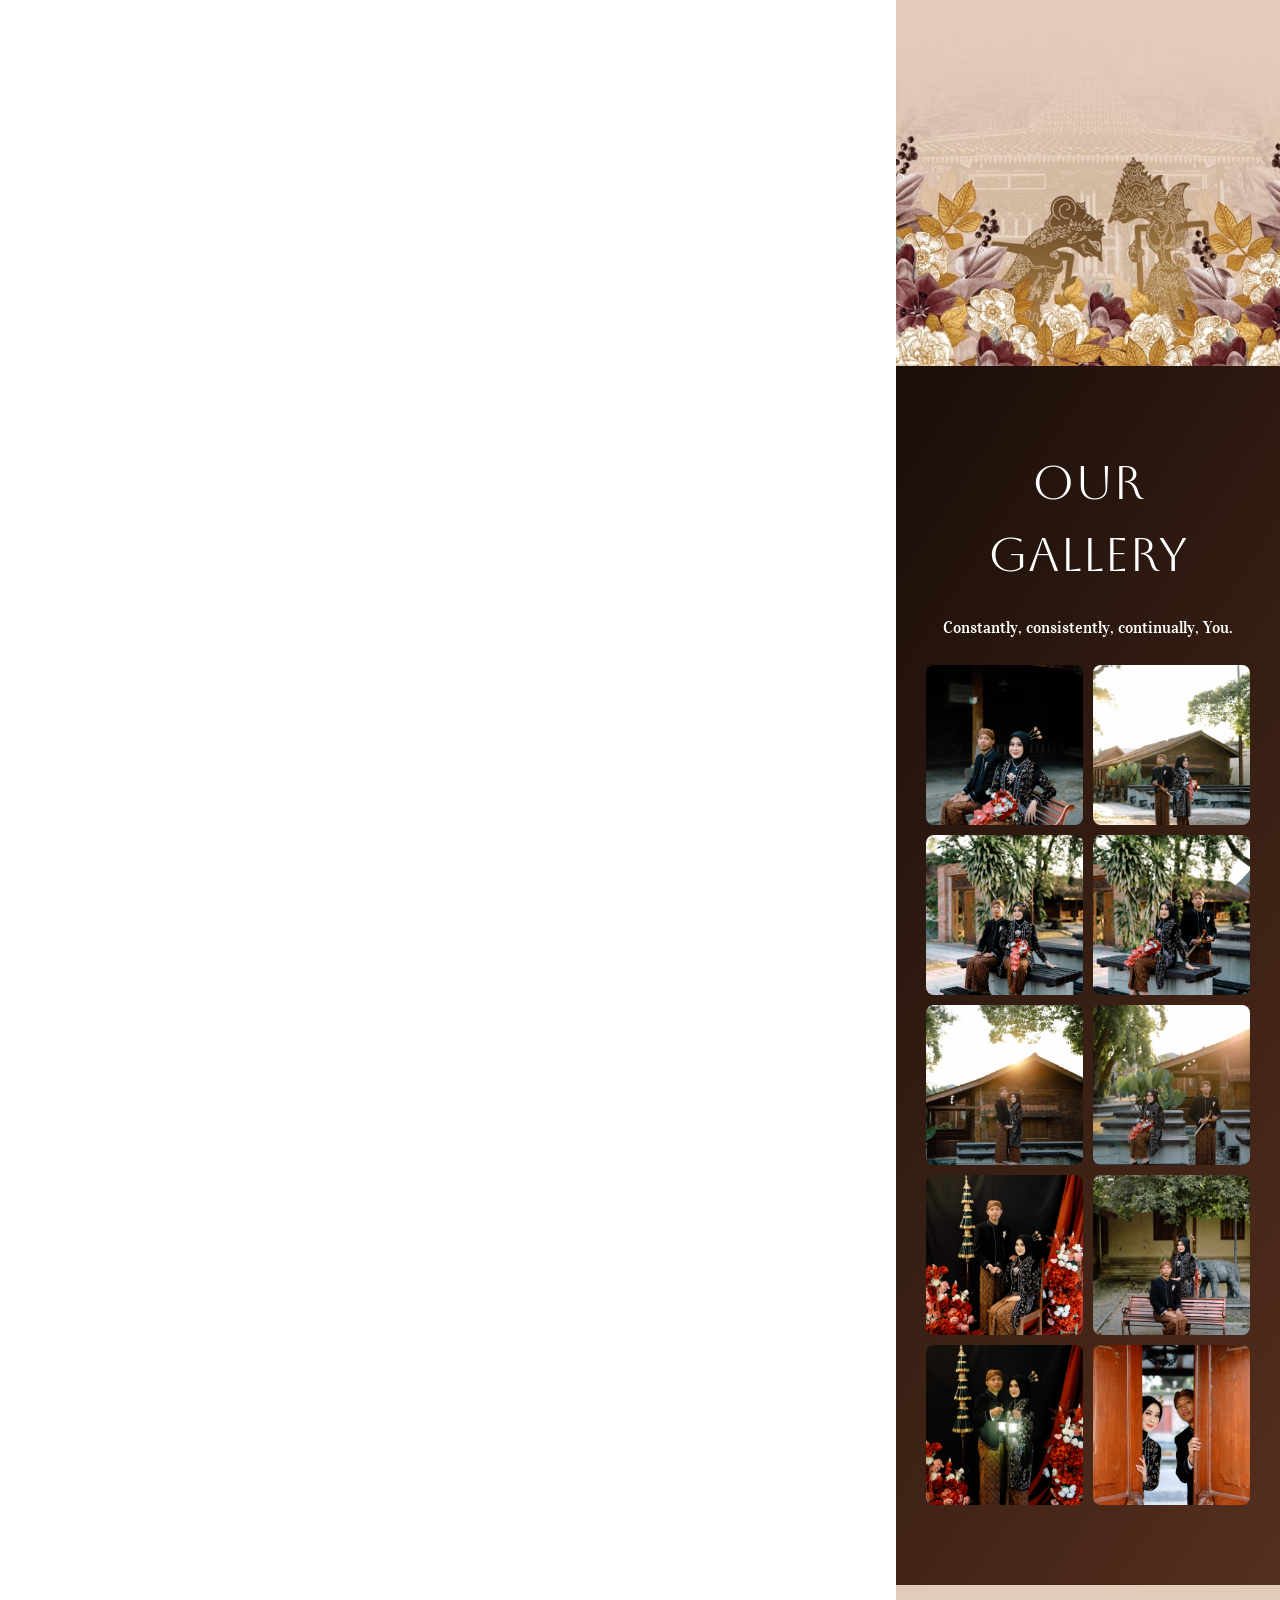
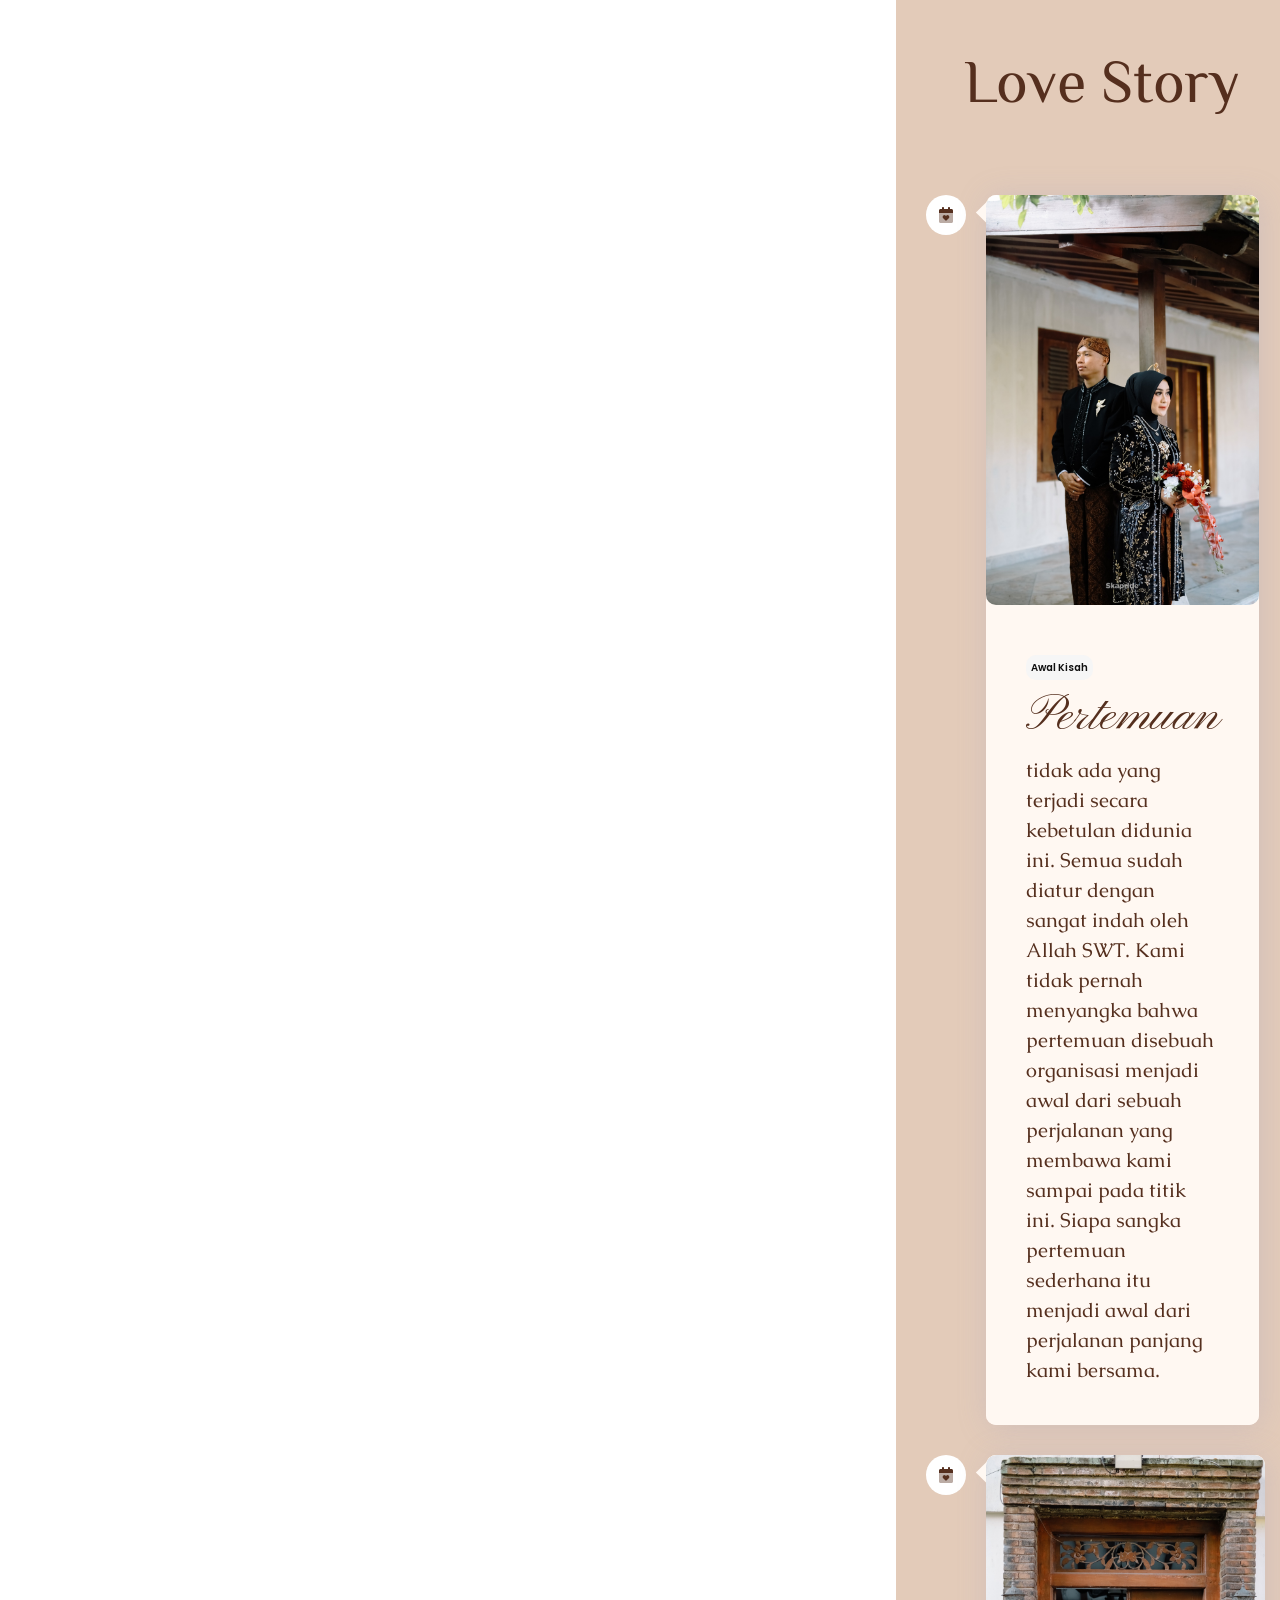
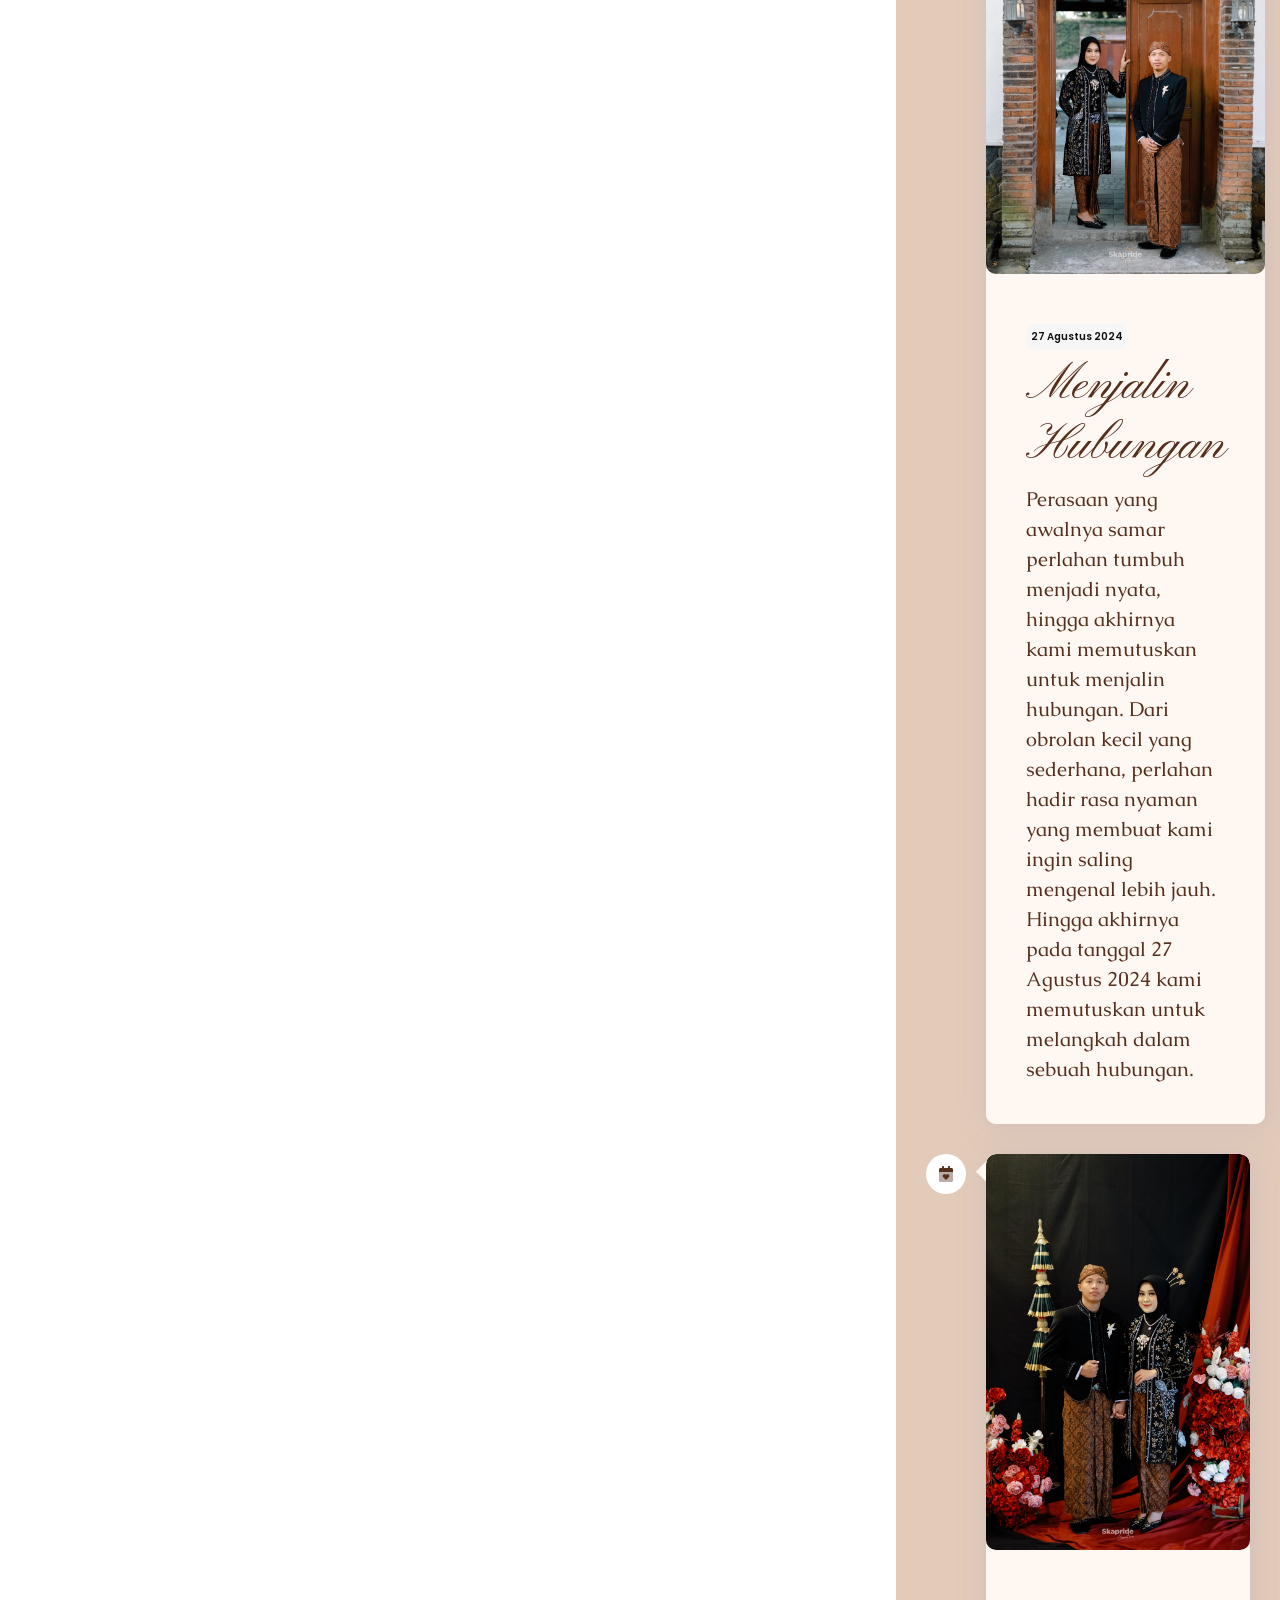
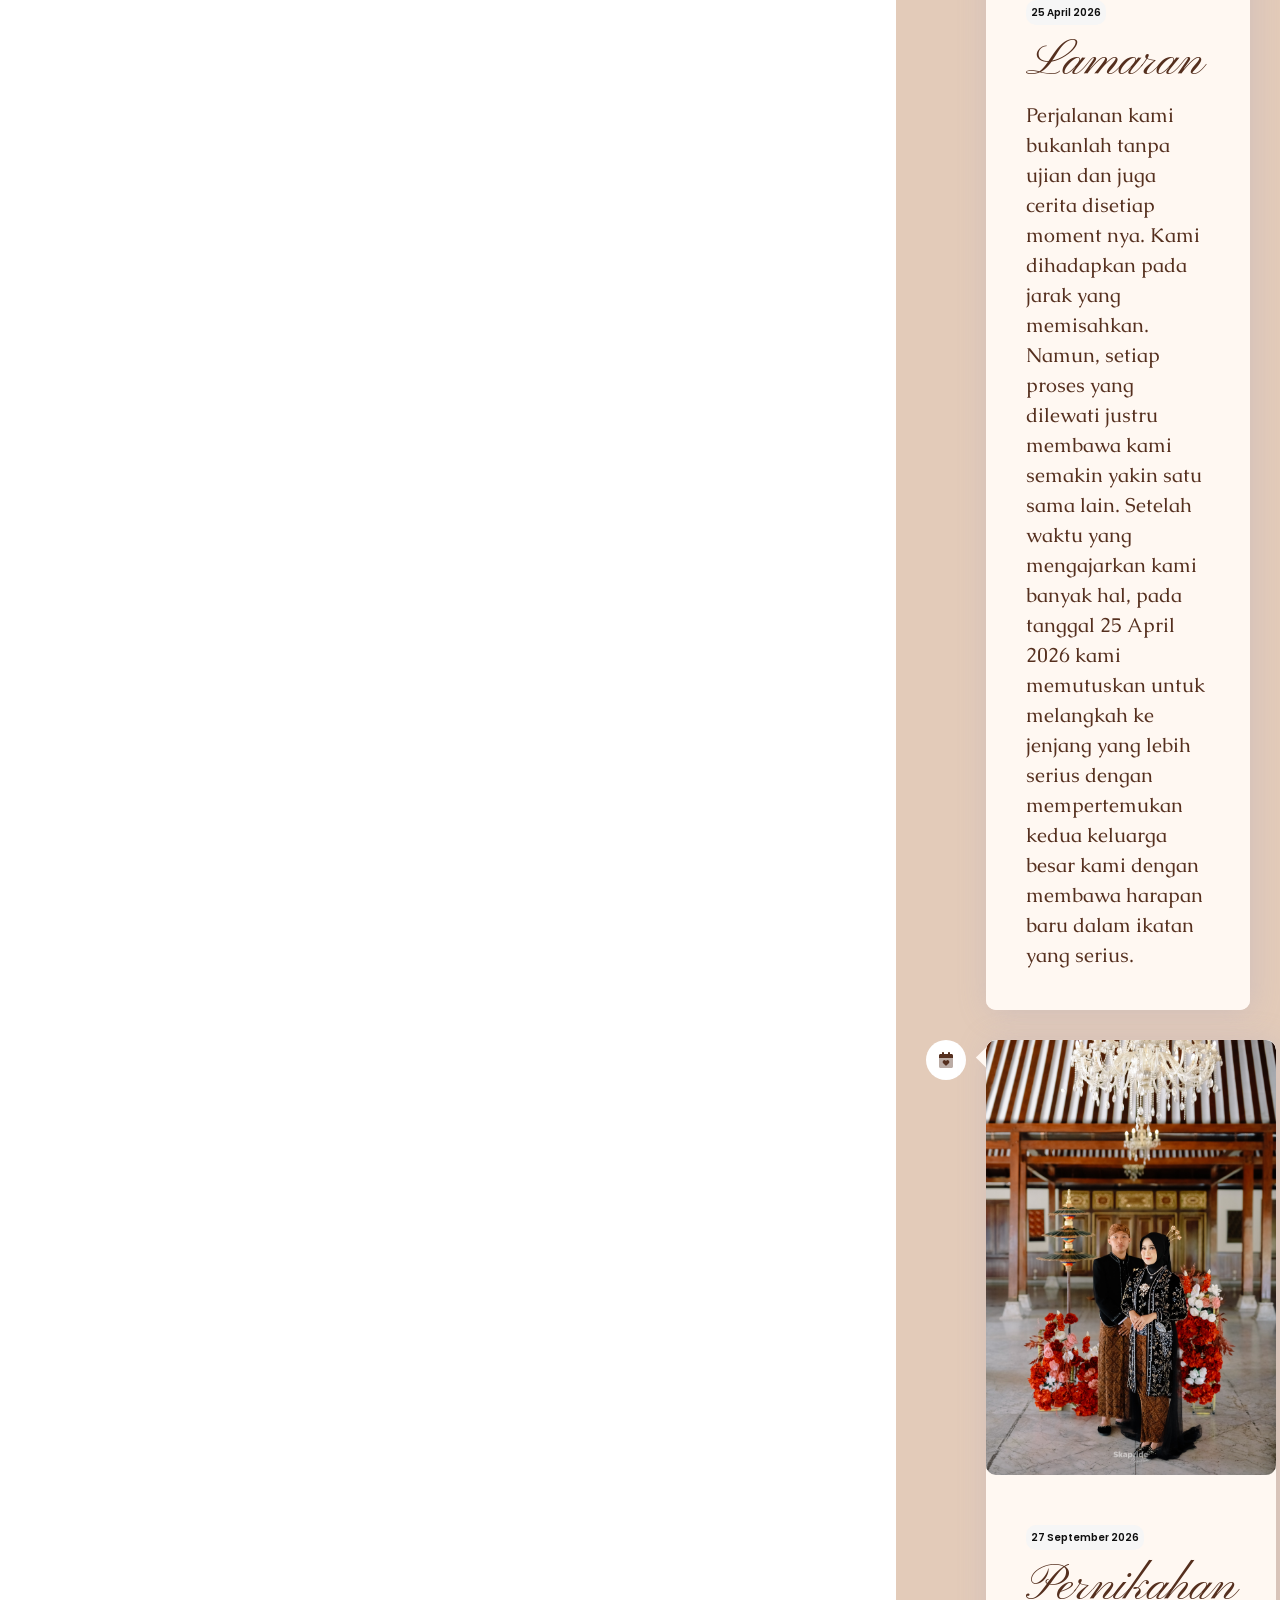
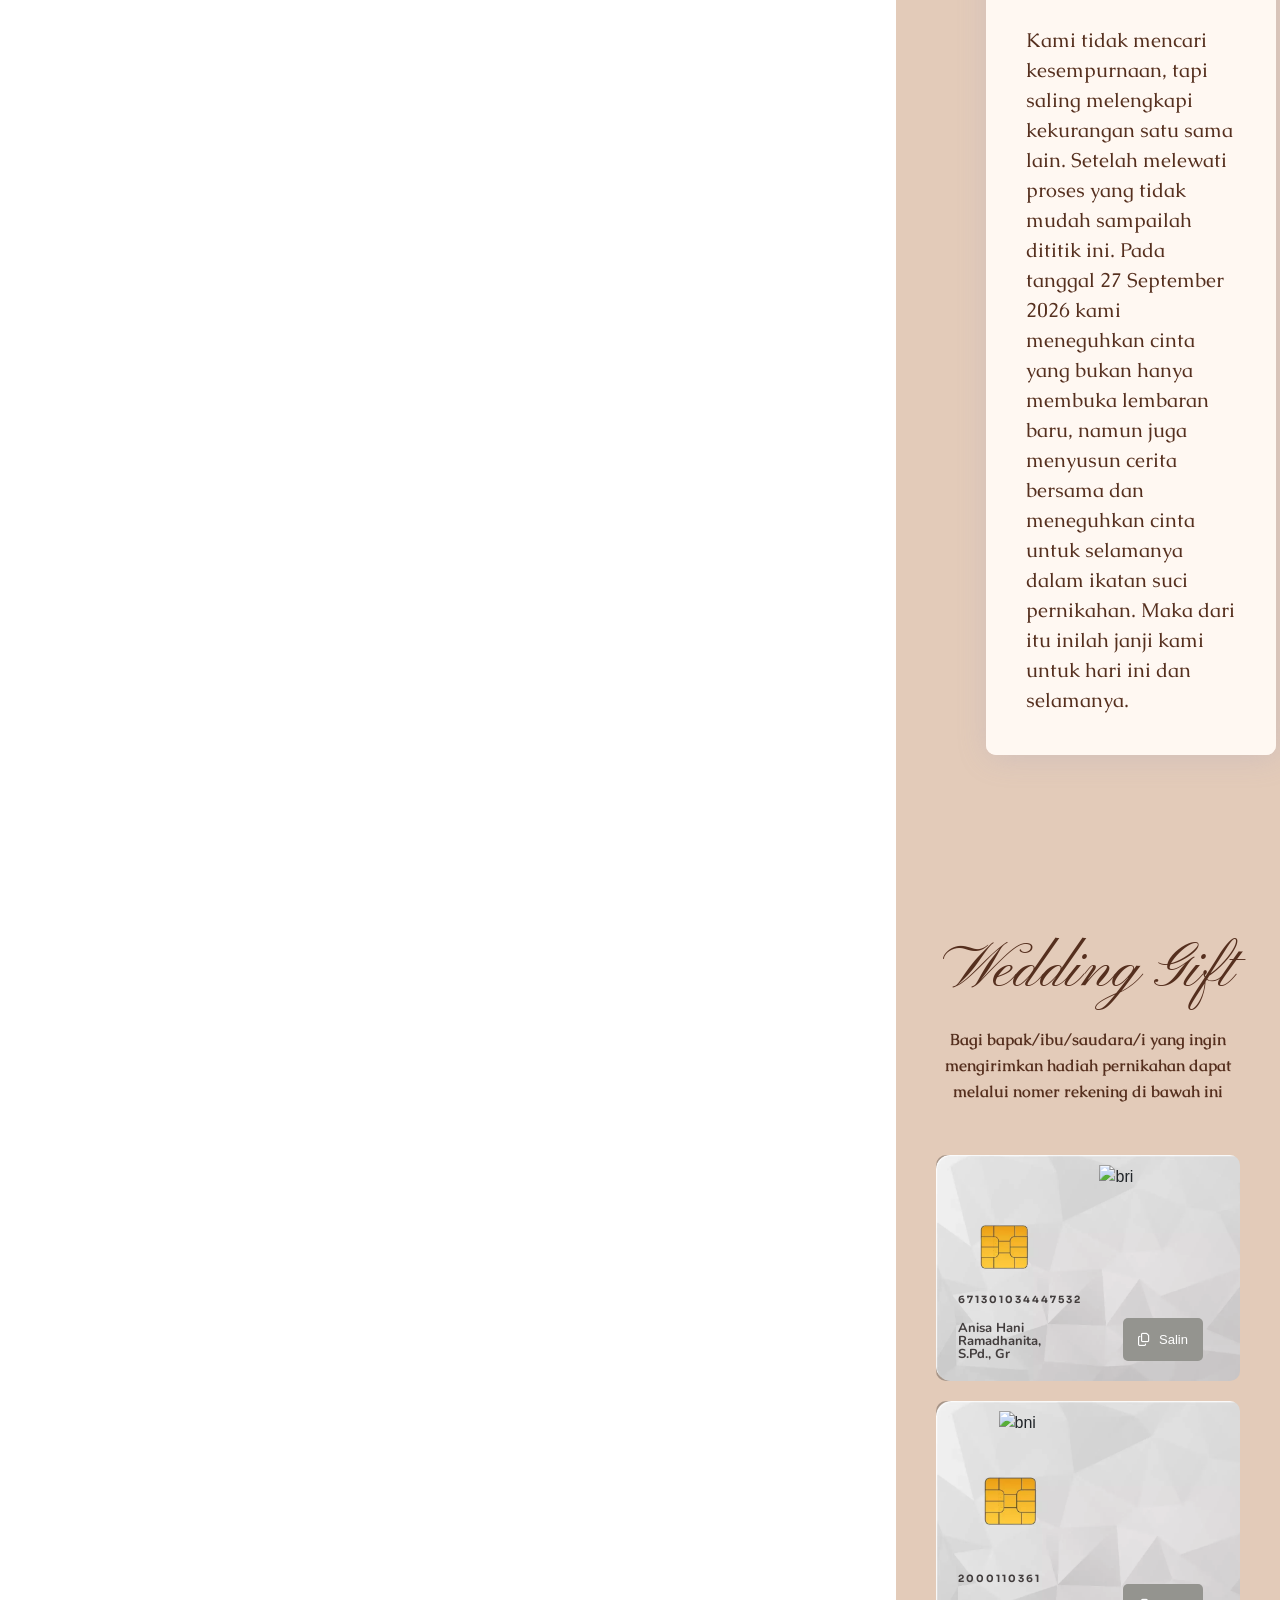
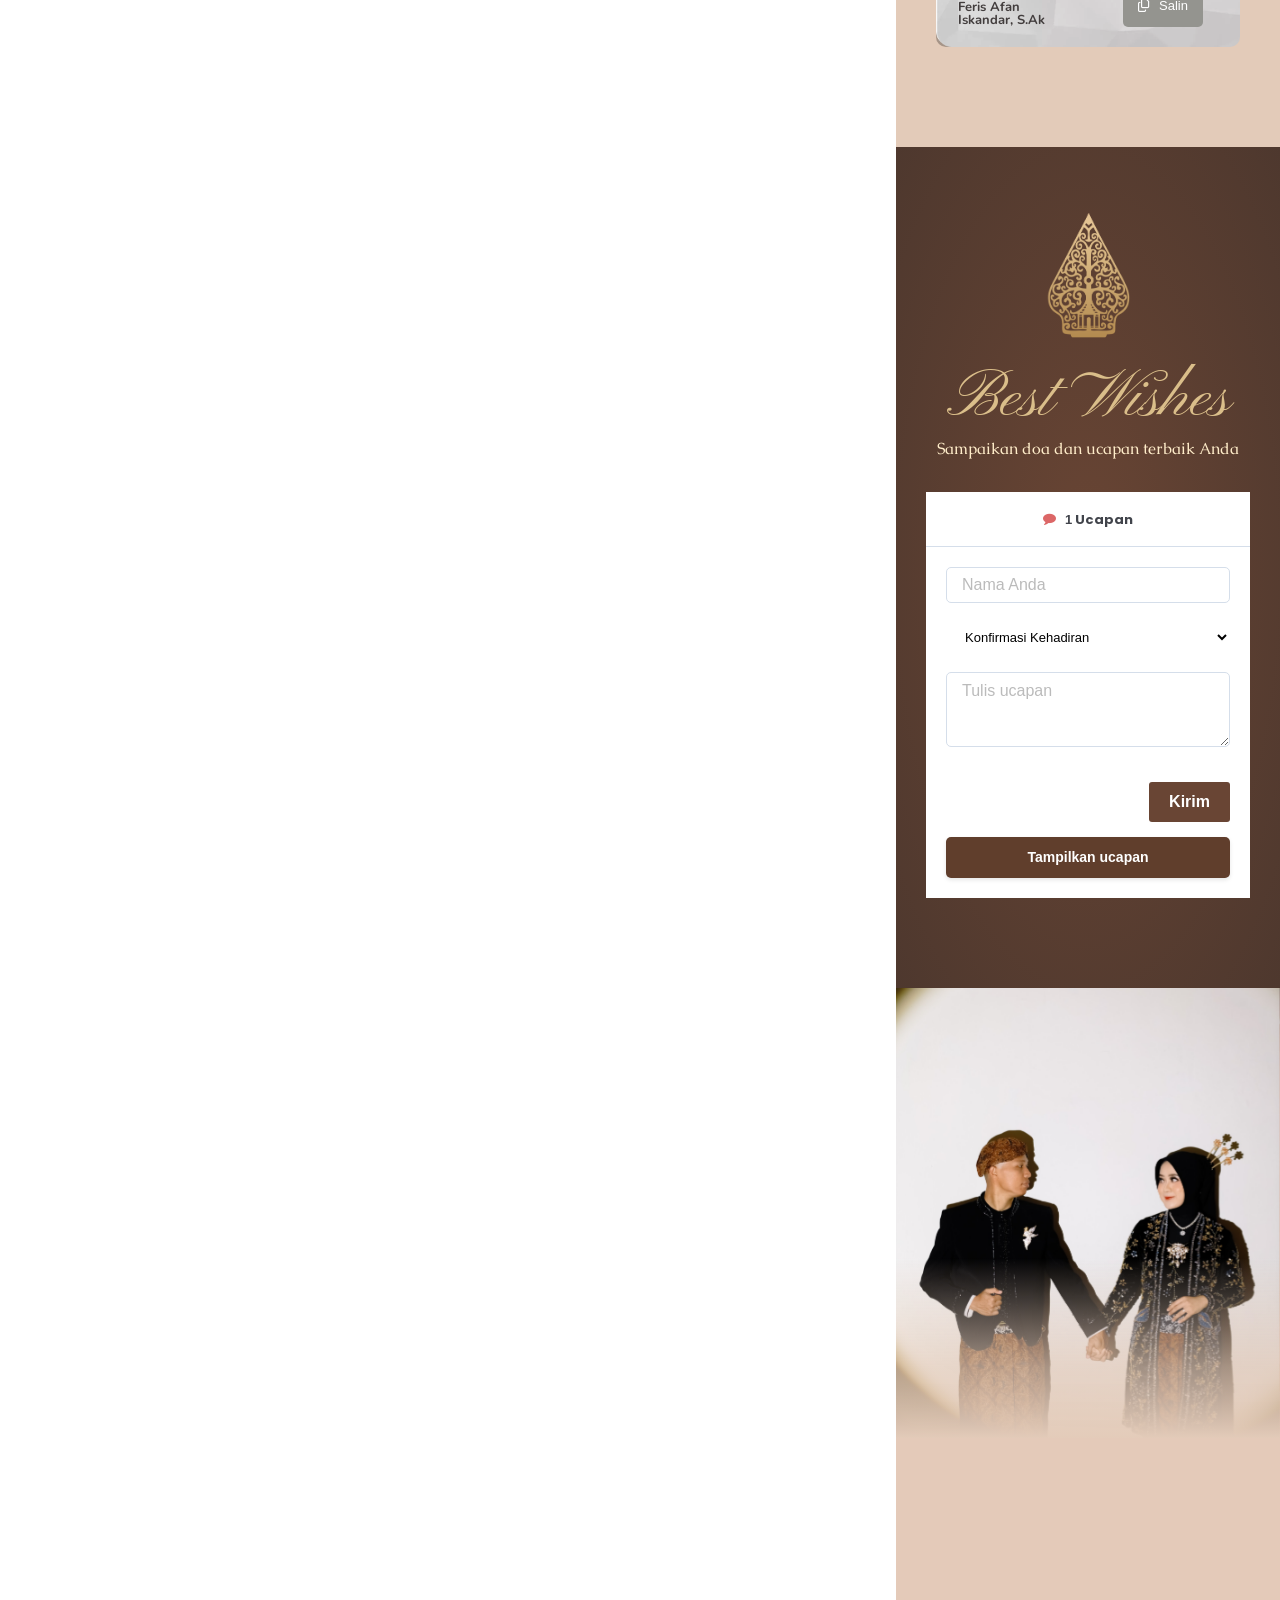
==== commit 795d429b: "fix: barcode icon hilang - kembalikan position:fixed bottom 20px left 20px + display flex visible" ====
--- a/index.html
+++ b/index.html
@@ -1819,7 +1819,34 @@
     color: #485349;
   }
 </style>
-	<meta name="viewport" content="width=device-width, initial-scale=1.0, viewport-fit=cover"></head>
+	<meta name="viewport" content="width=device-width, initial-scale=1.0, viewport-fit=cover"><style id="fix-barcode-clickable">
+.elementor-element-2dd4dff5 {
+    pointer-events: auto !important;
+    cursor: pointer !important;
+    z-index: 99999 !important;
+    position: fixed !important;
+    bottom: 20px !important;
+    left: 20px !important;
+    display: flex !important;
+    opacity: 1 !important;
+    visibility: visible !important;
+}
+.elementor-element-2dd4dff5 a, .elementor-element-2dd4dff5 .elementor-icon-wrapper, .elementor-element-2dd4dff5 .elementor-icon {
+    pointer-events: auto !important;
+    cursor: pointer !important;
+    display: flex !important;
+    opacity: 1 !important;
+    visibility: visible !important;
+    position: relative !important;
+}
+.elementor-5031 {
+    display: none !important;
+}
+.elementor-5031[style*="display: flex"] {
+    display: flex !important;
+}
+</style>
+</head>
 <body class="wp-singular post-template-default single single-post postid-4620 single-format-standard wp-embed-responsive wp-theme-hello-elementor wp-child-theme-weddingsaas-child hello-elementor-default elementor-default elementor-template-canvas elementor-kit-6 elementor-page-4606">
 			<div data-elementor-type="single-post" data-post-id="4620" data-obj-id="4620" data-elementor-id="4606" class="elementor elementor-4606 e-post-4620 elementor-location-single post-4620 post type-post status-publish format-standard has-post-thumbnail hentry category-undangan-pernikahan template-pernikahan-motion-01" data-elementor-settings="{&quot;ha_cmc_init_switcher&quot;:&quot;no&quot;}" data-elementor-post-type="elementor_library">
 			<div class="elementor-element elementor-element-b7cef4f e-con-full e-flex e-con e-parent" data-id="b7cef4f" data-element_type="container" data-e-type="container" data-settings="{&quot;jet_parallax_layout_list&quot;:[]}">
@@ -3652,56 +3679,77 @@
 })();
 </script>
 <script>
-// Barcode Popup Modal Click Handler
+// Barcode Popup Modal - FIXED immediate handler (dekat icon music mute/unmute)
 (function(){
-    document.addEventListener('DOMContentLoaded', function(){
-        var popup = document.querySelector('.elementor-5031');
-        if (popup) {
-            popup.style.cssText = 'display:none; position:fixed; top:0; left:0; width:100vw; height:100vh; z-index:999999; background:rgba(0,0,0,0.8); overflow-y:auto; align-items:center; justify-content:center; padding:20px; box-sizing:border-box;';
-
-            var popupContent = popup.firstElementChild || popup;
-            if (popupContent) {
-                popupContent.style.cssText = 'max-width:480px; width:100%; margin:auto; background:#fff; border-radius:16px; overflow:hidden; position:relative; box-shadow:0 10px 30px rgba(0,0,0,0.5);';
+    var popup;
+    function initPopup(){
+        popup = document.querySelector('.elementor-5031, [data-elementor-id="5031"]');
+        if(!popup) return;
+        popup.style.cssText = 'display:none !important; position:fixed; top:0; left:0; width:100vw; height:100vh; z-index:999999; background:rgba(0,0,0,0.85); overflow-y:auto; align-items:center; justify-content:center; padding:20px; box-sizing:border-box;';
+        var content = popup.querySelector('#secCover') || popup.firstElementChild;
+        if(content){
+            content.style.cssText = 'max-width:480px; width:100%; margin:auto; background:#fff; border-radius:16px; overflow:hidden; position:relative; box-shadow:0 10px 30px rgba(0,0,0,0.5); animation: popupIn 0.3s ease;';
+        }
+        if(!popup.querySelector('.custom-popup-close-btn')){
+            var btn=document.createElement('button');
+            btn.className='custom-popup-close-btn';
+            btn.innerHTML='&times;';
+            btn.setAttribute('aria-label','Close');
+            btn.style.cssText='position:fixed; top:20px; right:20px; z-index:1000000; background:#603e2c; color:#fff; border:2px solid #fff; font-size:28px; width:44px; height:44px; border-radius:50%; cursor:pointer; display:flex; align-items:center; justify-content:center; box-shadow:0 4px 12px rgba(0,0,0,0.4); line-height:1;';
+            btn.onclick=function(e){ e.preventDefault(); e.stopPropagation(); popup.style.setProperty('display','none','important'); document.body.style.overflow=''; };
+            popup.appendChild(btn);
+        }
+        popup.onclick=function(e){ if(e.target===popup){ popup.style.setProperty('display','none','important'); document.body.style.overflow=''; } };
+        document.addEventListener('keydown', function(e){ if(e.key==='Escape' && popup.style.display!=='none'){ popup.style.setProperty('display','none','important'); document.body.style.overflow=''; } });
+    }
+    function openPopup(){
+        if(!popup) popup=document.querySelector('.elementor-5031, [data-elementor-id="5031"]');
+        if(!popup) return;
+        try {
+            var qrEl=document.getElementById('qr_checkin_764');
+            if(qrEl && window.QRCodeStyling && qrEl.children.length===0){
+                var data = window.location.href || '';
+                var qr=new QRCodeStyling({width:150,height:150,type:"svg",data:data, image:"", qrOptions:{errorCorrectionLevel:"Q"}, dotsOptions:{color:"#000",type:"square"}, backgroundOptions:{color:"#FFF"}, imageOptions:{imageSize:0.3, crossOrigin:"anonymous", margin:2}});
+                qr.append(qrEl);
             }
-
-            // Create Close Button
-            if (!popup.querySelector('.custom-popup-close-btn')) {
-                var closeBtn = document.createElement('button');
-                closeBtn.className = 'custom-popup-close-btn';
-                closeBtn.innerHTML = '&times;';
-                closeBtn.style.cssText = 'position:fixed; top:20px; right:20px; z-index:1000000; background:#603e2c; color:#fff; border:2px solid #fff; font-size:28px; width:44px; height:44px; border-radius:50%; cursor:pointer; display:flex; align-items:center; justify-content:center; box-shadow:0 4px 12px rgba(0,0,0,0.4); line-height:1;';
-                closeBtn.onclick = function(e){
-                    e.preventDefault();
-                    e.stopPropagation();
-                    popup.style.display = 'none';
-                };
-                popup.appendChild(closeBtn);
-            }
-
-            popup.onclick = function(e) {
-                if (e.target === popup) {
-                    popup.style.display = 'none';
-                }
-            };
-        }
-
-        // Global click listener for Barcode icon links
-        document.addEventListener('click', function(e){
-            var target = e.target;
-            while (target && target !== document.body) {
-                var href = target.getAttribute && target.getAttribute('href');
-                if (href && (href.indexOf('5031') !== -1 || href.indexOf('popup%3Aopen') !== -1 || (target.closest && target.closest('.elementor-element-2dd4dff5')))) {
-                    e.preventDefault();
-                    e.stopPropagation();
-                    if (popup) {
-                        popup.style.display = 'flex';
-                    }
-                    return false;
-                }
-                target = target.parentElement;
-            }
-        }, true);
-    });
+        } catch(err){}
+        popup.style.setProperty('display','flex','important');
+        document.body.style.overflow='hidden';
+        document.body.classList.remove('elementor-loading');
+    }
+    // Handler CAPTURE immediate - sebelum Elementor
+    document.addEventListener('click', function(e){
+        var t=e.target;
+        var isBarcode=false;
+        var cur=t;
+        while(cur && cur!==document){
+            if(cur.matches && cur.matches('a[href*="5031"], a[href*="popup"]')){ isBarcode=true; break; }
+            if(cur.closest && cur.closest('.elementor-element-2dd4dff5')){ isBarcode=true; break; }
+            if(cur.getAttribute && cur.getAttribute('href') && cur.getAttribute('href').indexOf('5031')!==-1){ isBarcode=true; break; }
+            cur=cur.parentElement;
+            if(!cur) break;
+        }
+        if(!isBarcode && e.target.closest){
+            var barIcon=document.querySelector('.elementor-element-2dd4dff5');
+            if(barIcon && barIcon.contains(e.target)) isBarcode=true;
+        }
+        if(isBarcode){
+            e.preventDefault();
+            e.stopPropagation();
+            if(e.stopImmediatePropagation) e.stopImmediatePropagation();
+            openPopup();
+            return false;
+        }
+    }, true);
+    initPopup();
+    if(document.readyState==='loading'){
+        document.addEventListener('DOMContentLoaded', initPopup);
+    } else {
+        setTimeout(initPopup, 50);
+    }
+    window.addEventListener('load', initPopup);
+    window.openBarcodePopup=openPopup;
+    window.closeBarcodePopup=function(){ if(popup) popup.style.setProperty('display','none','important'); document.body.style.overflow=''; };
 })();
 </script>
 <script>
@@ -4079,7 +4127,7 @@
         var it=galleryLinks[cur]; if(!it) return;
         im.src=it.href; cap.textContent=it.title||''; lb.style.display='flex'; document.body.style.overflow='hidden';
     }
-    function close(){ var lb=document.getElementById('custom-lightbox'); if(lb) lb.style.display='none'; document.body.style.overflow=''; }
+    window._customLightboxOpenAt = openAt; window.openCustomLightbox = function(href){ var idx=0; for(var i=0;i<galleryLinks.length;i++){ if(galleryLinks[i].href===href){ idx=i; break; } } openAt(idx); }; function close(){ var lb=document.getElementById('custom-lightbox'); if(lb) lb.style.display='none'; document.body.style.overflow=''; }
     function next(){ openAt(cur+1); } function prev(){ openAt(cur-1); }
     document.addEventListener('click', function(e){
         var a=e.target.closest('a[data-elementor-open-lightbox="yes"], a.e-gallery-item, .elementor-gallery__container a');
@@ -4110,6 +4158,184 @@
     window.addEventListener('load', collect); setTimeout(collect,1500);
 })();
 </script>
+<script>
+// === PATCH WEBPACK LIGHTBOX & ASSETSLOADER AGAR TIDAK HANGING SPINNER ===
+(function(){
+    function patchWpRequire(wp){
+        if(!wp || wp._patchedLightbox) return;
+        wp._patchedLightbox = true;
+        try {
+            var origE = wp.e;
+            if(origE){
+                wp.e = function(chunkId){
+                    if(chunkId===786 || chunkId===216 || chunkId==='786' || chunkId==='216'){
+                        return Promise.resolve();
+                    }
+                    return origE.apply(this, arguments);
+                };
+            }
+            var origT = wp.t;
+            if(origT){
+                wp.t = function(moduleId, mode){
+                    if(moduleId===3942 || moduleId==='3942'){
+                        // Fake Lightbox class
+                        return { default: class FakeLightbox {
+                            constructor(){}
+                            createLightbox(link){
+                                // buka custom lightbox jika ada
+                                try {
+                                    var href = link && (link.href || link.getAttribute('href')) || '';
+                                    if(window.openCustomLightboxAt) window.openCustomLightboxAt(href);
+                                    else if(window.openCustomLightbox) window.openCustomLightbox(href);
+                                } catch(e){}
+                            }
+                        }};
+                    }
+                    return origT.apply(this, arguments);
+                };
+            }
+            // juga patch m untuk definisi langsung
+            if(wp.m){
+                wp.m[3942] = function(e,t,n){
+                    t.default = class FakeLightbox {
+                        createLightbox(link){
+                            try {
+                                var href = link && (link.href || link.getAttribute('href')) || '';
+                                if(window.openCustomLightboxAt) window.openCustomLightboxAt(href);
+                            } catch(err){}
+                        }
+                    };
+                };
+            }
+        } catch(err){}
+    }
+    // Intercept setter untuk __webpack_require__
+    var _wp = window.__webpack_require__;
+    if(_wp) patchWpRequire(_wp);
+    Object.defineProperty(window, '__webpack_require__', {
+        get: function(){ return _wp; },
+        set: function(val){
+            _wp = val;
+            patchWpRequire(val);
+        },
+        configurable: true
+    });
+    // Polling juga untuk jaga-jaga setelah load
+    var interval = setInterval(function(){
+        if(window.__webpack_require__){
+            patchWpRequire(window.__webpack_require__);
+        }
+        if(window.elementorFrontend && window.elementorFrontend.utils && window.elementorFrontend.utils.assetsLoader){
+            var al = window.elementorFrontend.utils.assetsLoader;
+            if(!al._patchedLightbox){
+                al._patchedLightbox = true;
+                var origLoad = al.load;
+                al.load = function(type, name){
+                    if(['dialog','share-link','swiper','e-lightbox','lightbox','swiper-css','dialog-css'].indexOf(name)!==-1){
+                        return Promise.resolve();
+                    }
+                    return origLoad.apply(this, arguments);
+                };
+            }
+            // Hapus handler Elementor yang memanggil getLightbox di init agar tidak hanging
+            try {
+                if(window.jQuery && window.elementorFrontend.elements && window.elementorFrontend.elements.$document){
+                    // unbind click handler Elementor lightbox setelah init
+                    setTimeout(function(){
+                        try {
+                            if(window.jQuery){
+                                // Lepas handler Elementor lightbox, biarkan custom yang handle
+                                window.jQuery(document).off('click', 'a[data-elementor-open-lightbox]');
+                                window.jQuery(document).off('click', 'a, [data-elementor-lightbox]');
+                            }
+                        } catch(e){}
+                    }, 2000);
+                }
+            } catch(e){}
+        }
+    }, 300);
+    setTimeout(function(){ clearInterval(interval); }, 15000);
+
+    // Expose openCustomLightboxAt untuk dipakai FakeLightbox
+    window.openCustomLightboxAt = function(href){
+        var nodes = document.querySelectorAll('a[data-elementor-open-lightbox="yes"]');
+        var links = Array.from(nodes).map(function(a){ return a.getAttribute('href'); });
+        var idx = links.indexOf(href);
+        if(idx===-1) idx=0;
+        // trigger custom lightbox yang sudah ada
+        var ev = new CustomEvent('openCustomLightbox', {detail:{index: idx, href: href}});
+        document.dispatchEvent(ev);
+        // fallback: cari elemen custom lightbox dan buka manual
+        if(window._customLightboxOpenAt) window._customLightboxOpenAt(idx);
+    };
+
+    // Hubungkan dengan lightbox custom yang sudah ada
+    document.addEventListener('openCustomLightbox', function(e){
+        if(window._customLightboxOpenAt) window._customLightboxOpenAt(e.detail.index);
+    });
+
+    // Patch window.load untuk hentikan spinner paksa
+    window.addEventListener('load', function(){
+        setTimeout(function(){
+            // Paksa hide spinner / overlay yang mungkin masih nunggu Promise
+            document.body.classList.remove('elementor-loading');
+            var loaders = document.querySelectorAll('.elementor-loading, .e-loading');
+            loaders.forEach(function(el){ el.style.display='none'; });
+            // Dispatch custom event agar Elementor anggap load selesai
+            window.dispatchEvent(new Event('elementor/frontend/init'));
+        }, 800);
+    });
+})();
+</script>
+<script>
+// Direct barcode icon binding - pasti jalan
+(function(){
+    function bindBarcode(){
+        var icon = document.querySelector('.elementor-element-2dd4dff5 a');
+        var wrap = document.querySelector('.elementor-element-2dd4dff5');
+        var popup = document.querySelector('.elementor-5031');
+        if(icon){
+            icon.style.pointerEvents='auto';
+            icon.style.cursor='pointer';
+            icon.style.zIndex='99999';
+            // Hapus href default Elementor agar tidak trigger reload
+            icon.setAttribute('data-popup-href', icon.getAttribute('href')||'');
+            // Clone untuk hapus listener Elementor yang lama
+            var clone = icon.cloneNode(true);
+            clone.addEventListener('click', function(e){
+                e.preventDefault(); e.stopPropagation(); if(e.stopImmediatePropagation) e.stopImmediatePropagation();
+                if(window.openBarcodePopup) window.openBarcodePopup();
+                else {
+                    var p=document.querySelector('.elementor-5031');
+                    if(p){ p.style.setProperty('display','flex','important'); document.body.style.overflow='hidden'; }
+                }
+                return false;
+            }, true);
+            icon.parentNode.replaceChild(clone, icon);
+            console.log('barcode icon direct bound');
+        }
+        if(wrap){
+            wrap.style.pointerEvents='auto';
+            wrap.style.cursor='pointer';
+            wrap.style.zIndex='99999';
+            wrap.addEventListener('click', function(e){
+                // Hanya jika belum di-handle oleh icon
+                if(e.target.closest && e.target.closest('a')) return;
+                e.preventDefault();
+                if(window.openBarcodePopup) window.openBarcodePopup();
+            }, true);
+        }
+    }
+    if(document.readyState==='loading'){
+        document.addEventListener('DOMContentLoaded', function(){ setTimeout(bindBarcode, 500); });
+    } else {
+        setTimeout(bindBarcode, 500);
+    }
+    window.addEventListener('load', function(){ setTimeout(bindBarcode, 800); });
+    // Polling untuk jaga-jaga jika Elementor render ulang
+    setInterval(bindBarcode, 2000);
+})();
+</script>
 </body>
 </html>
 
@@ -4124,3 +4350,10 @@
 
 
 
+
+
+
+
+
+
+
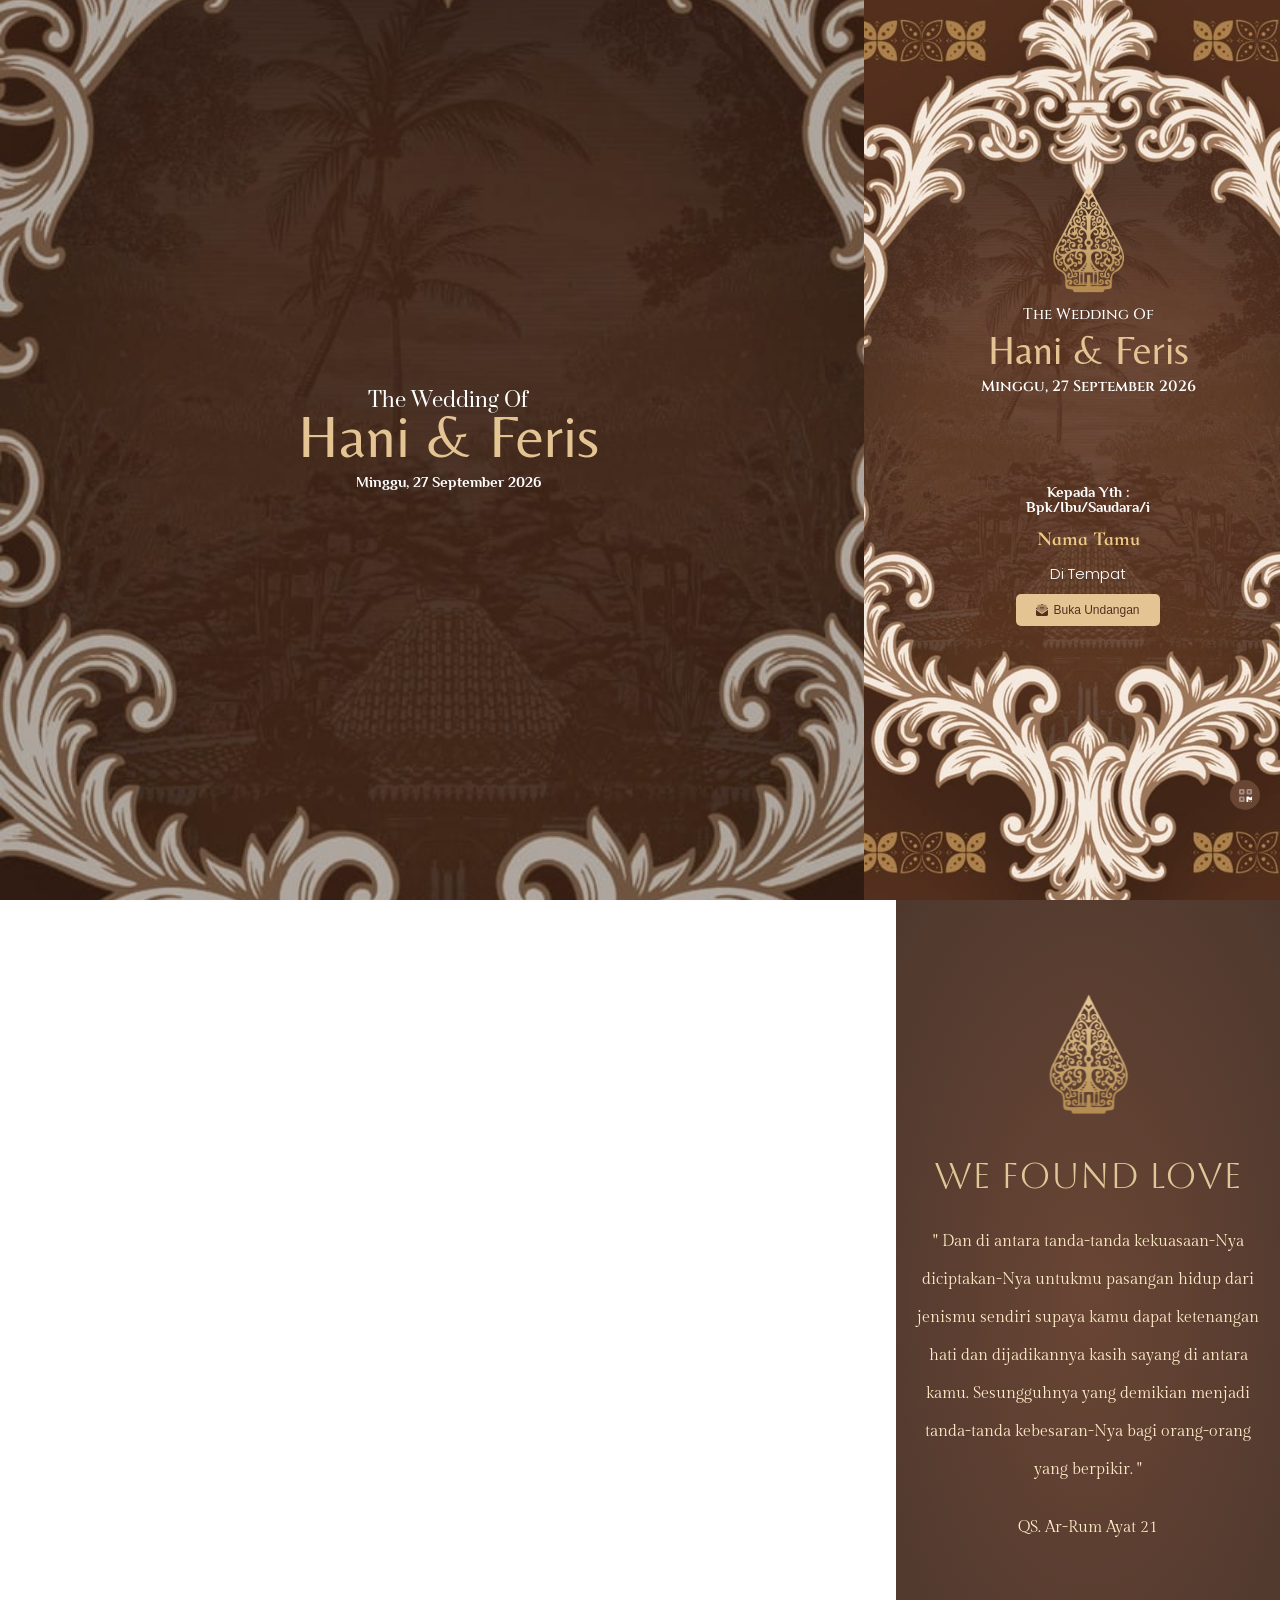
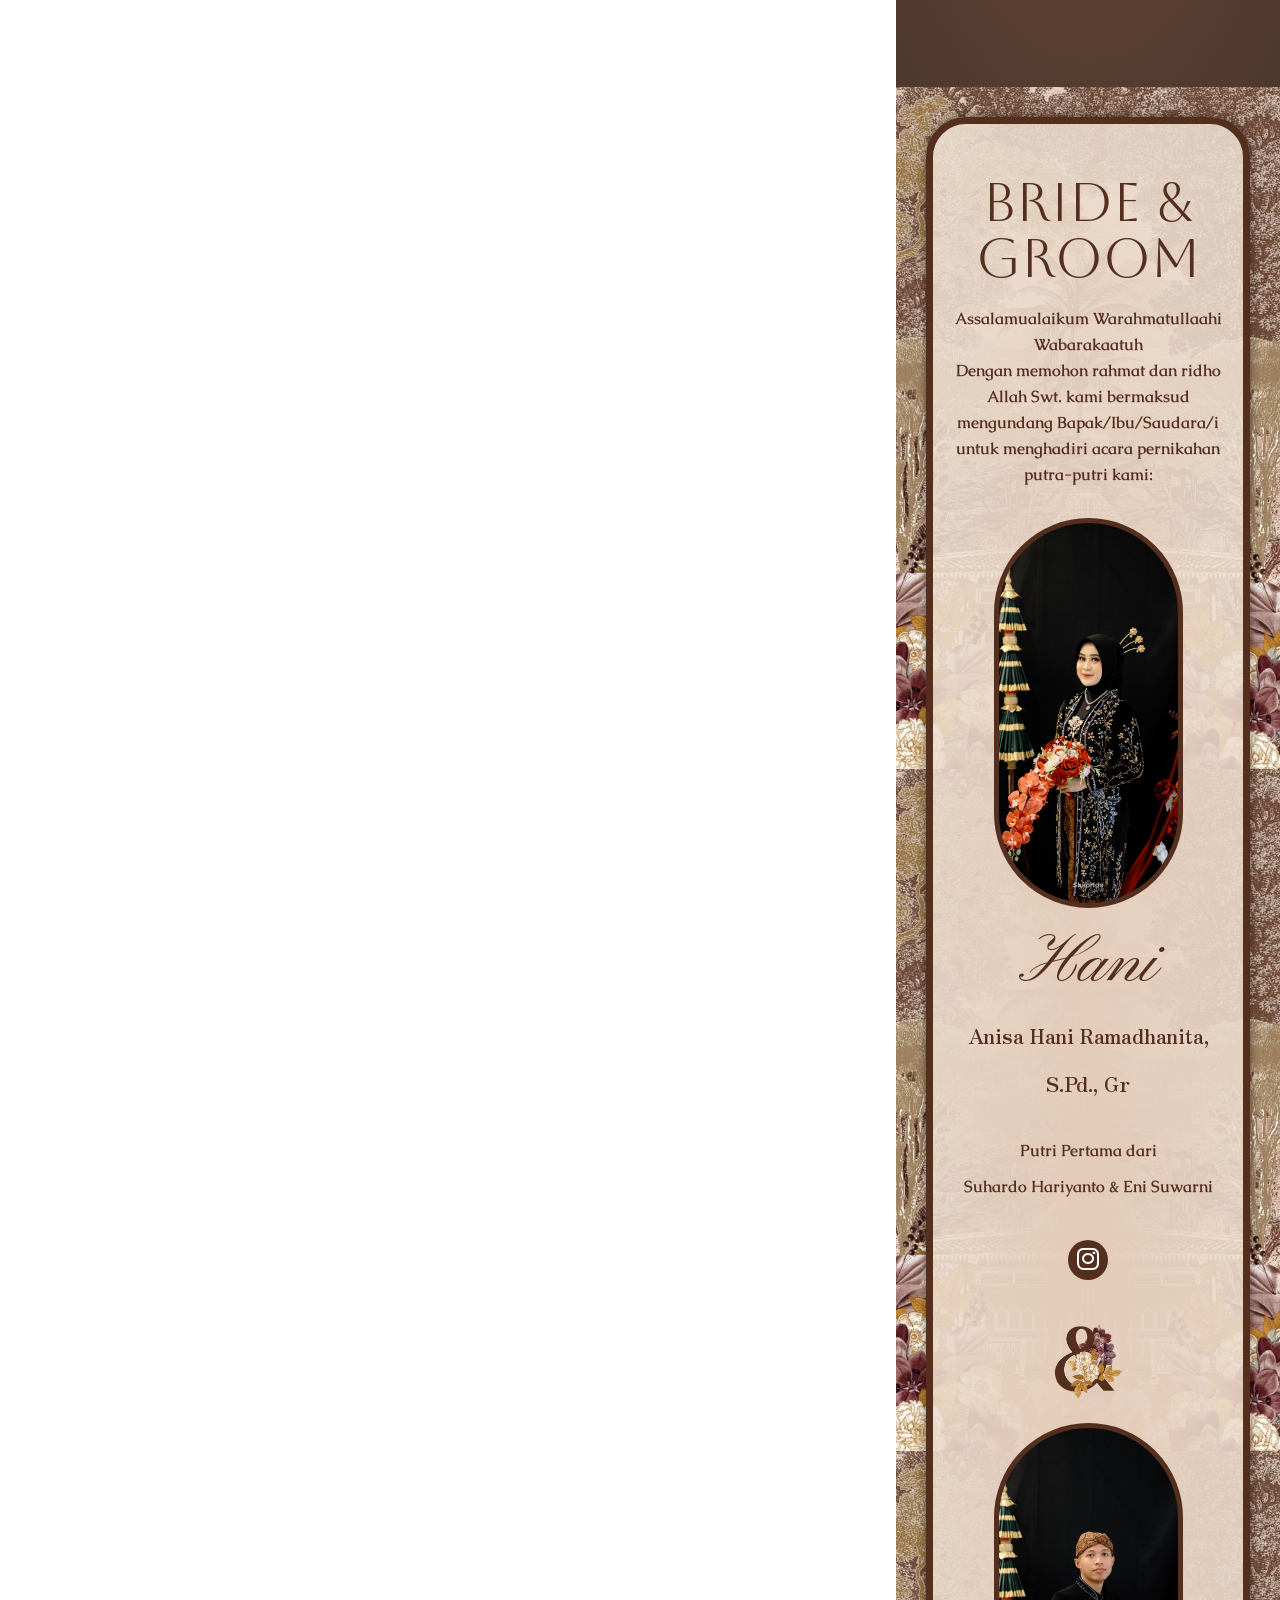
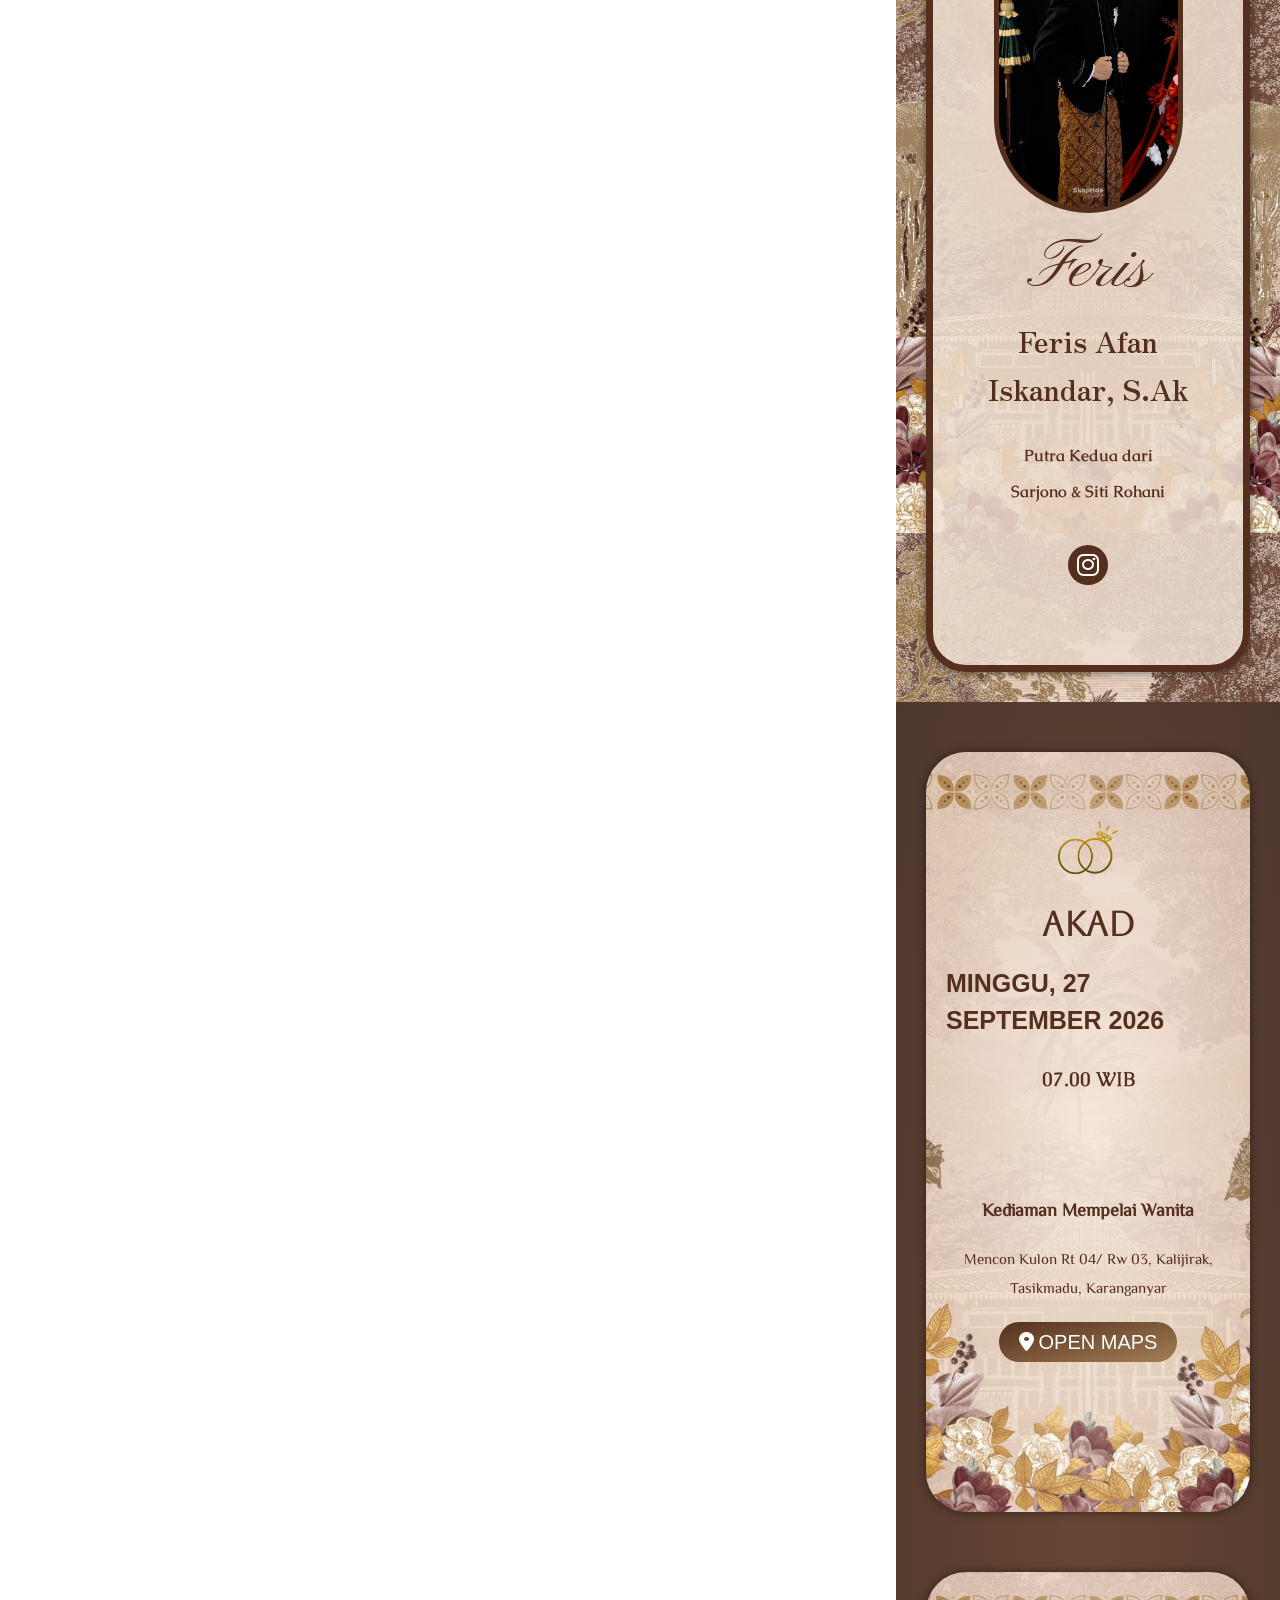
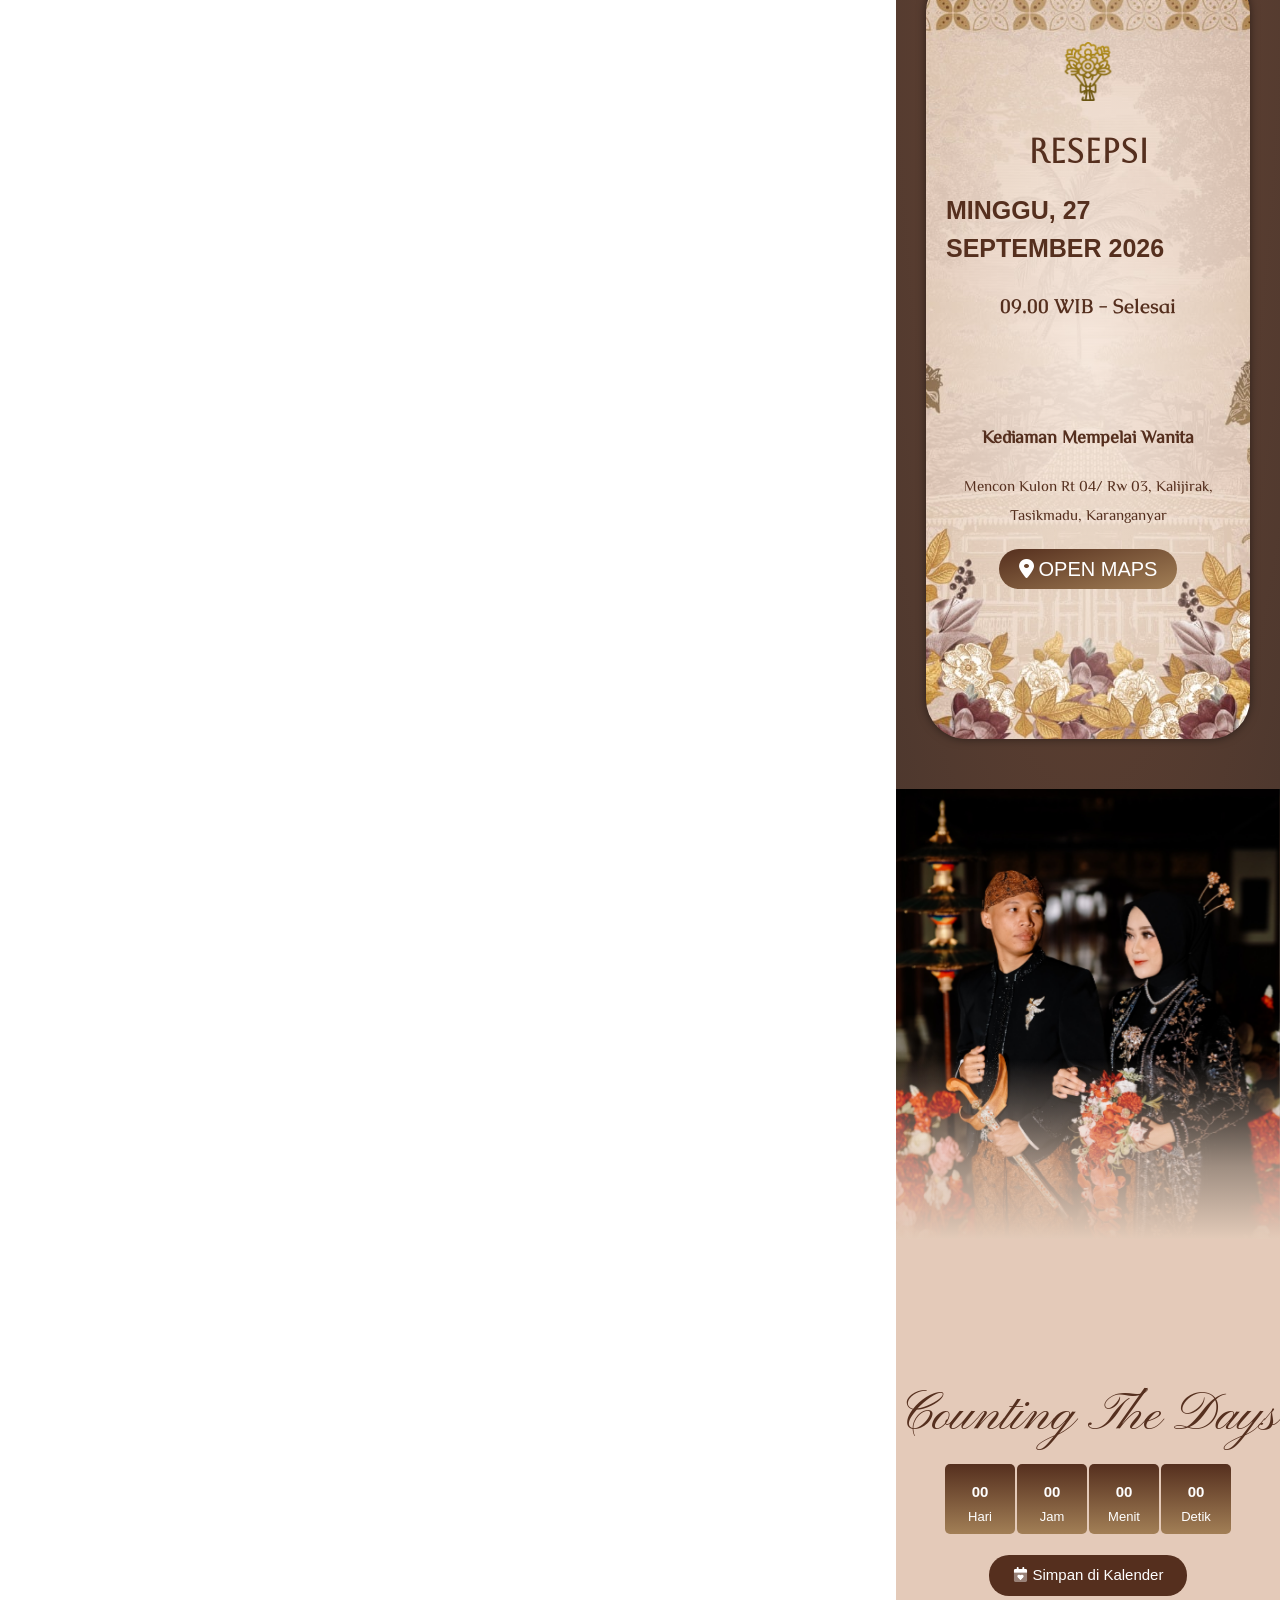
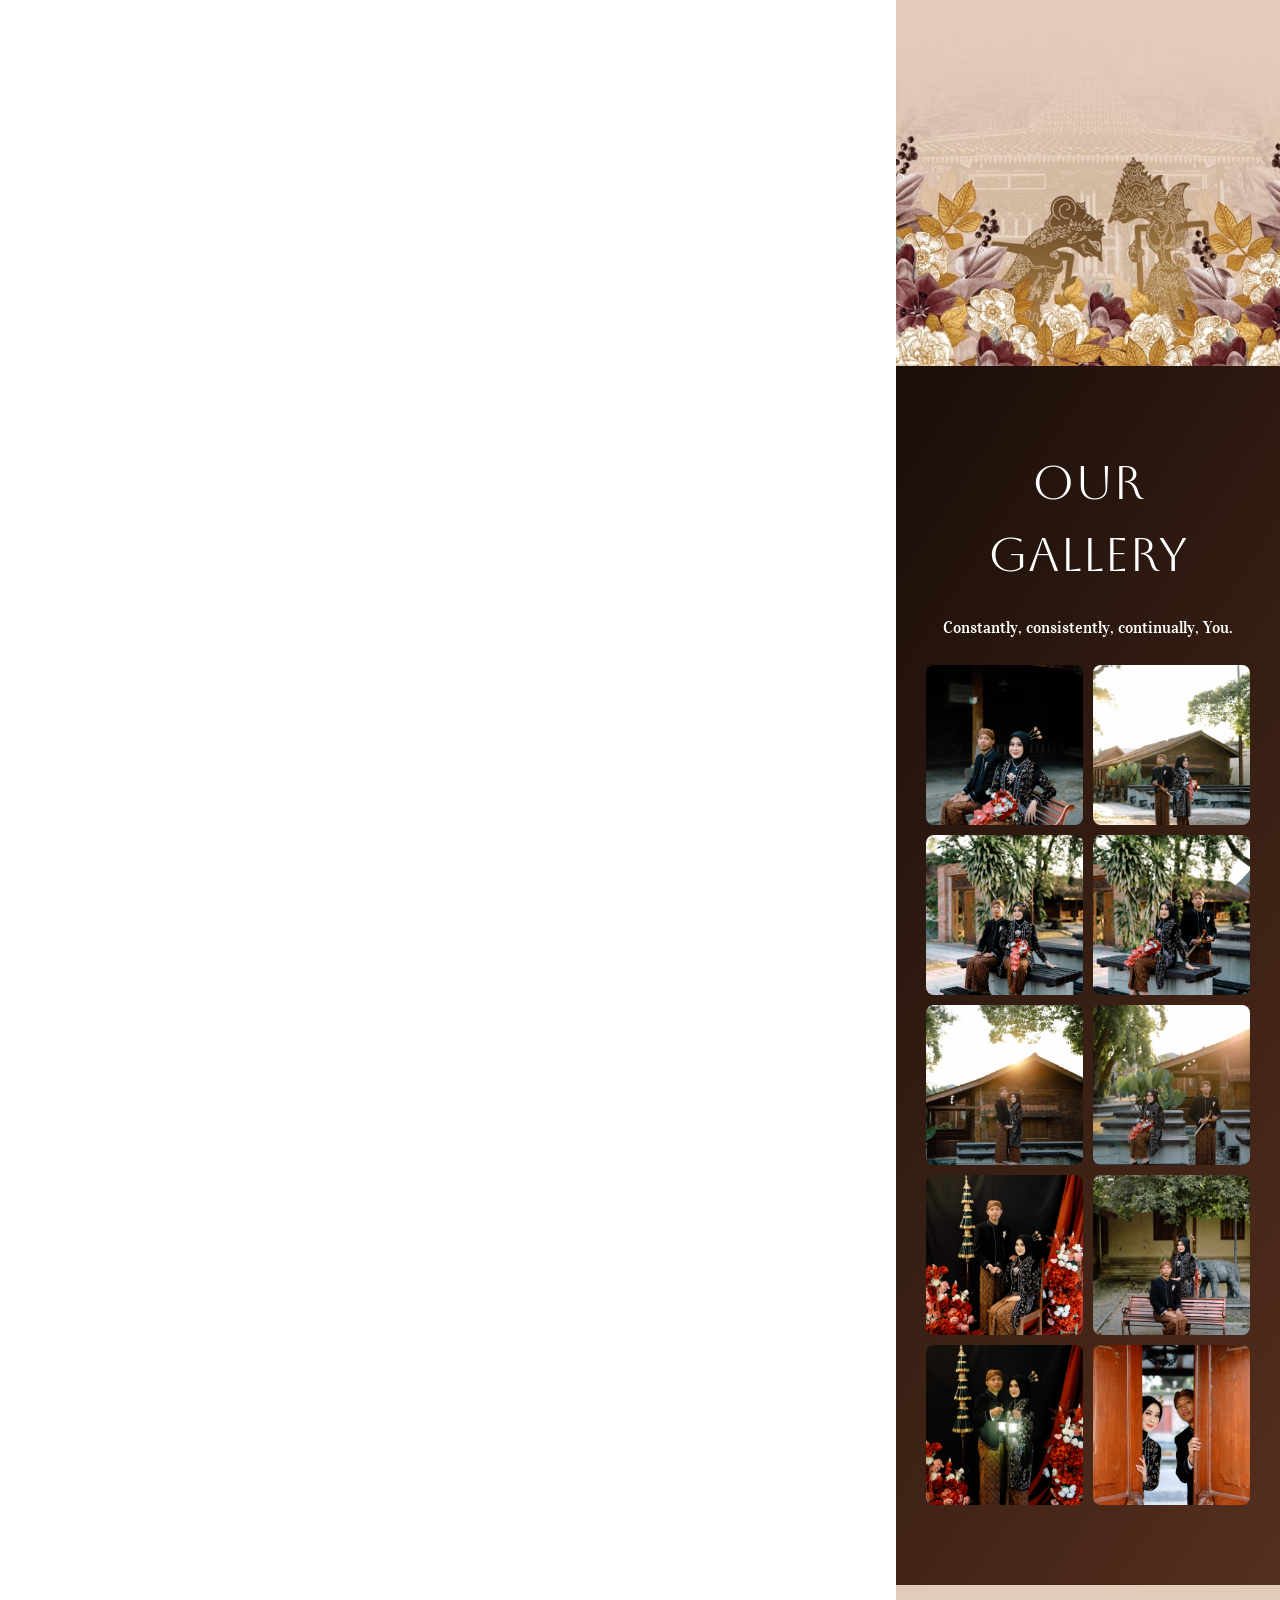
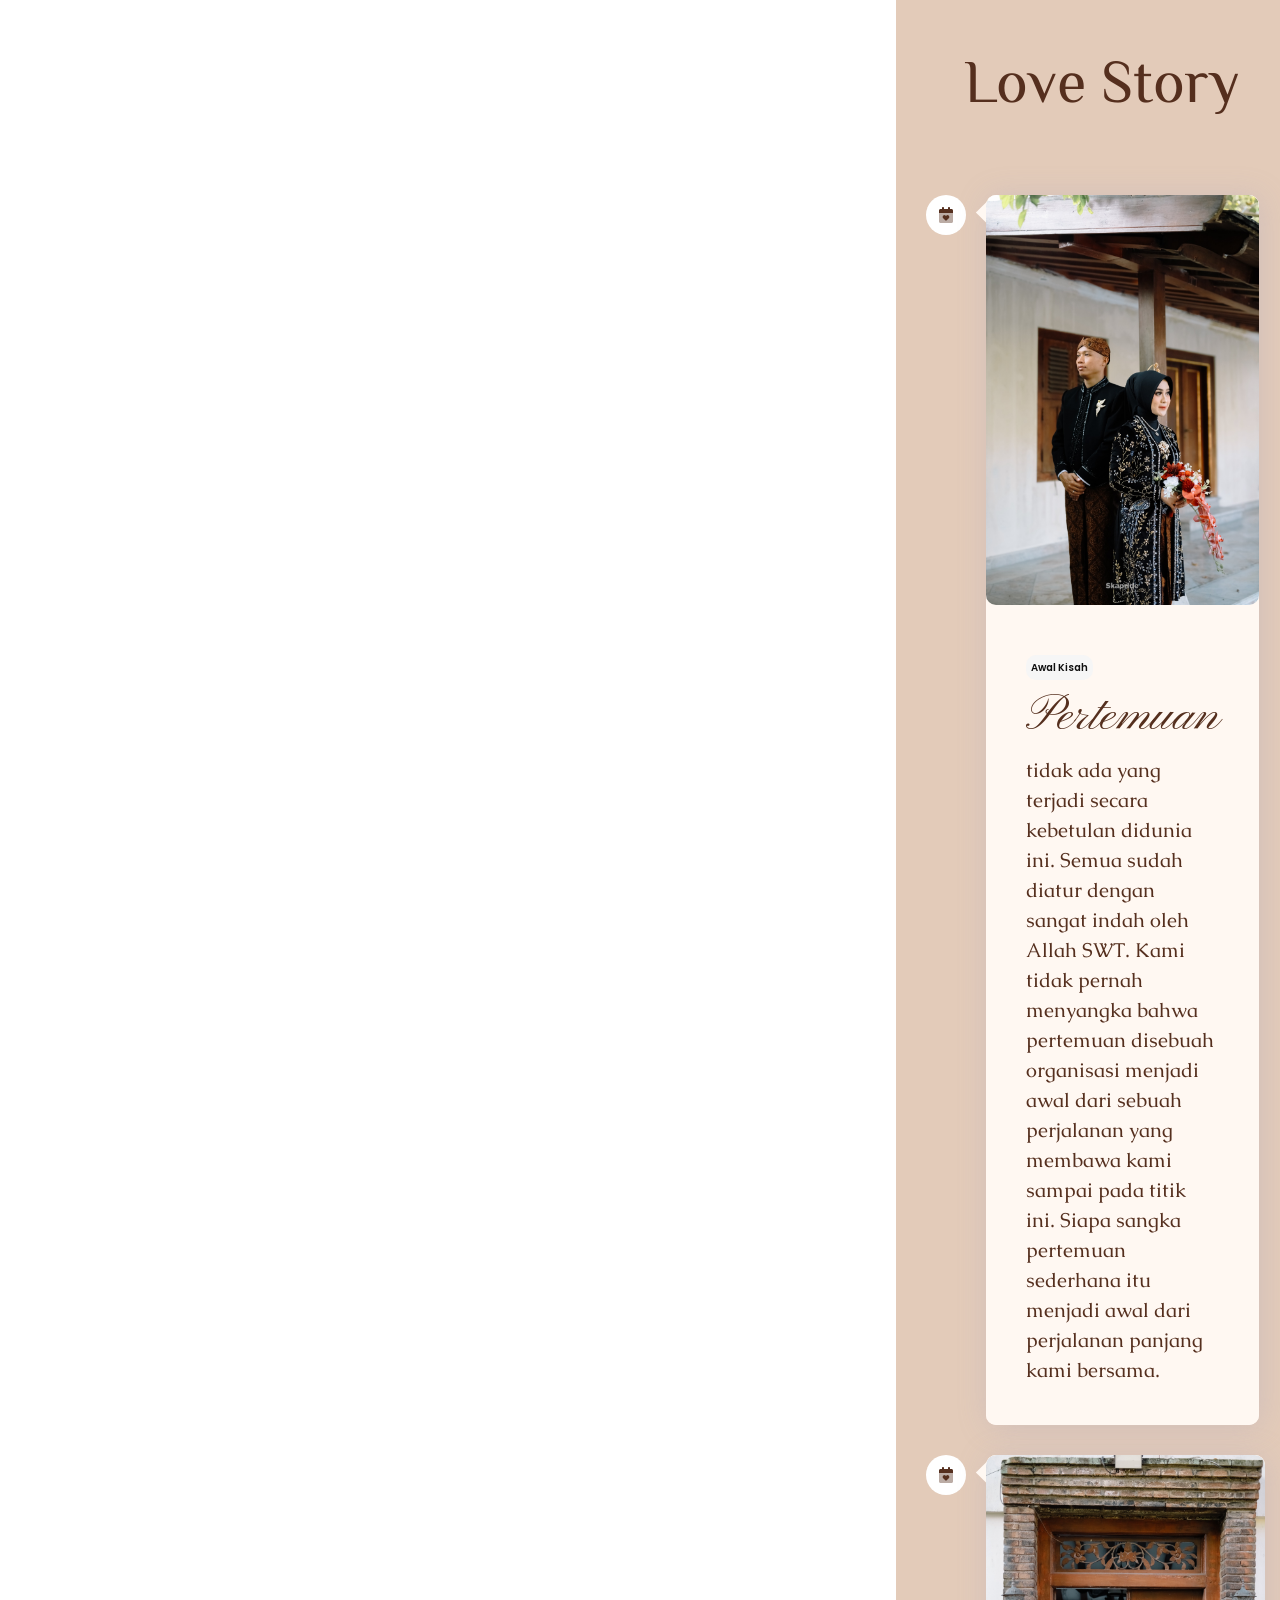
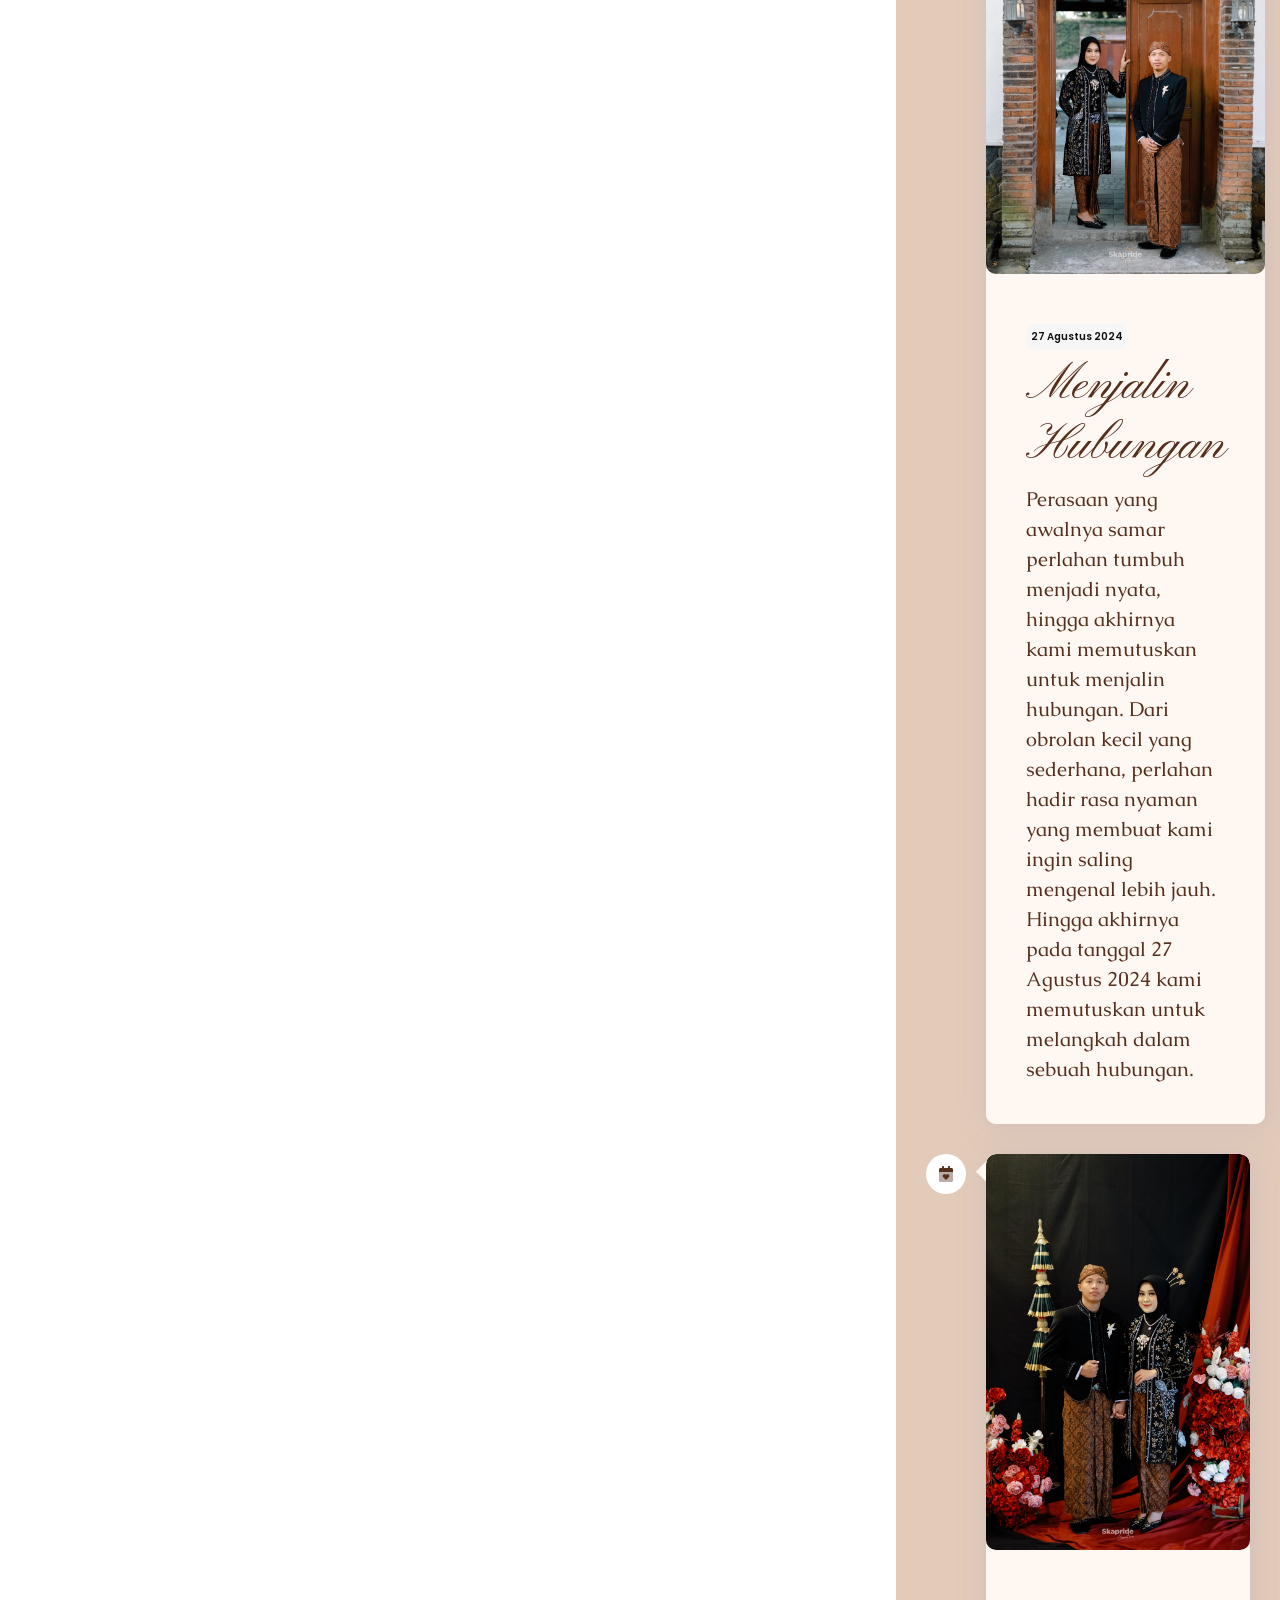
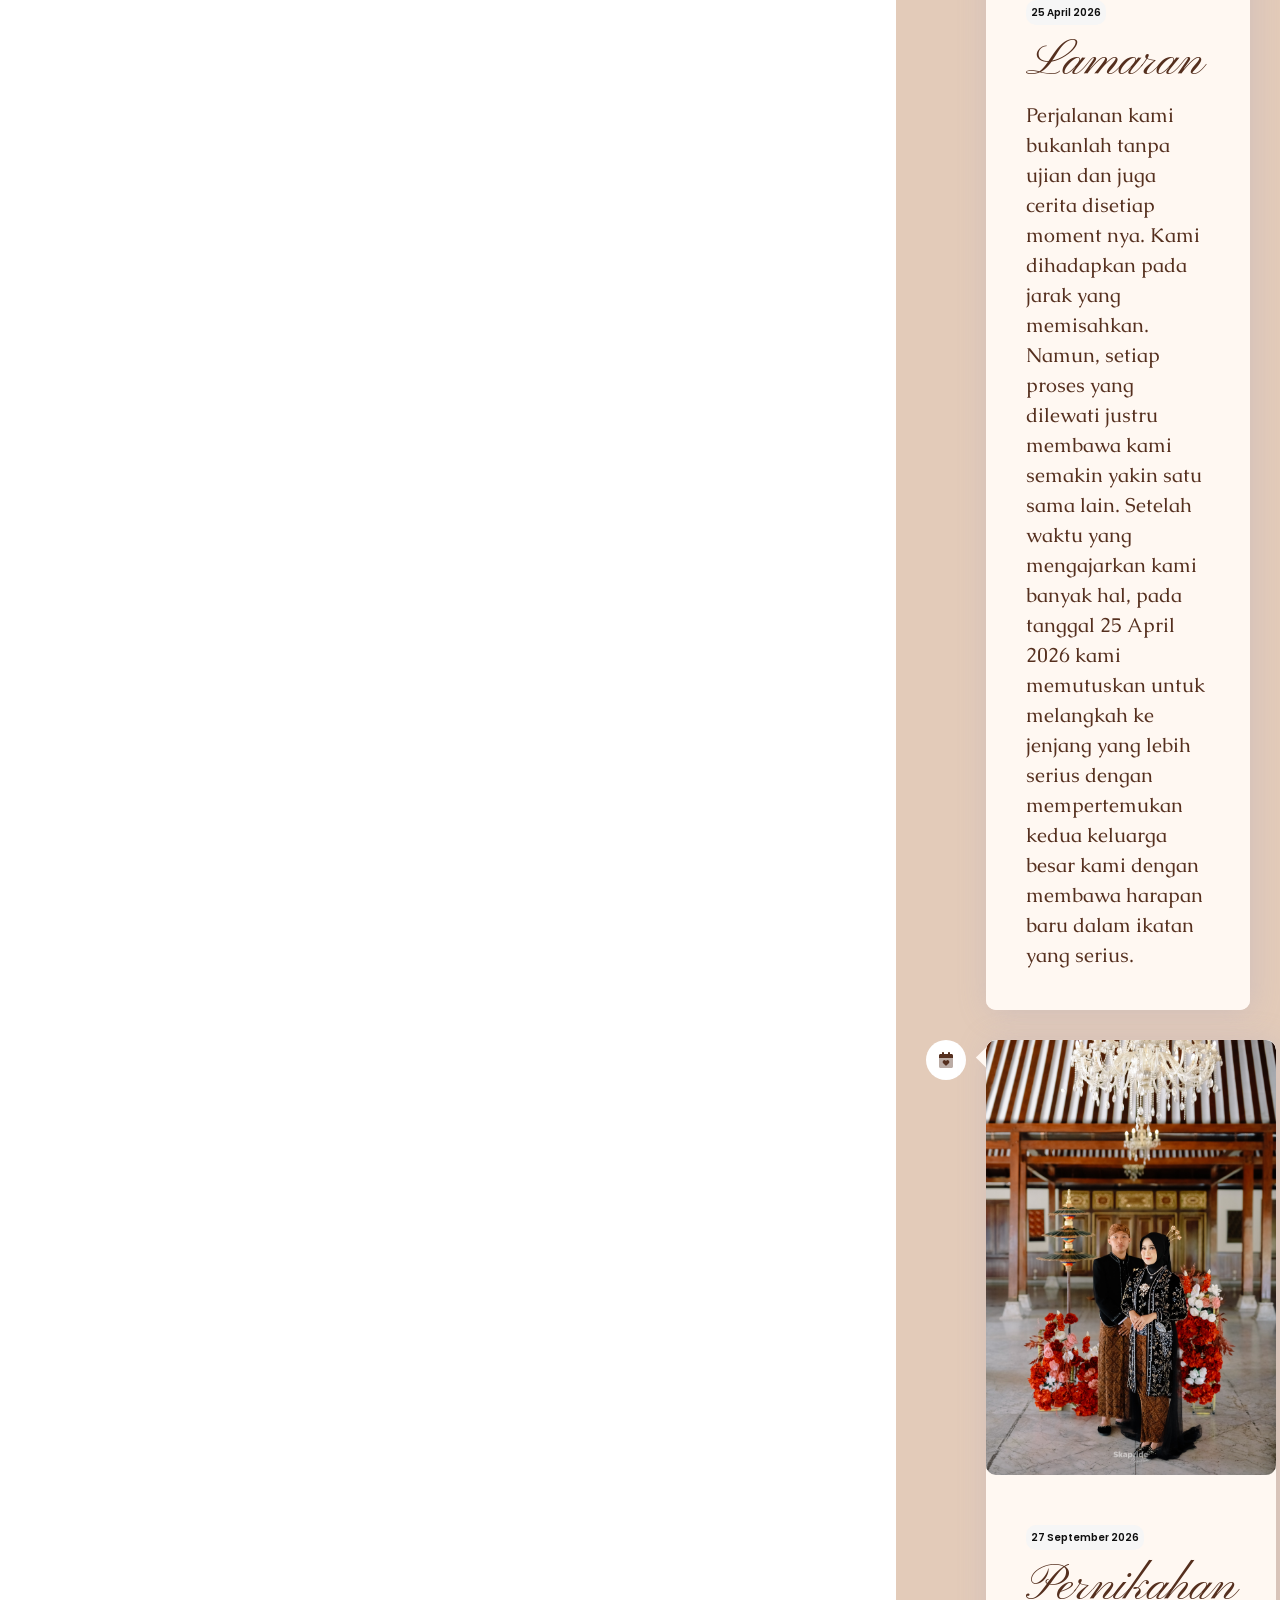
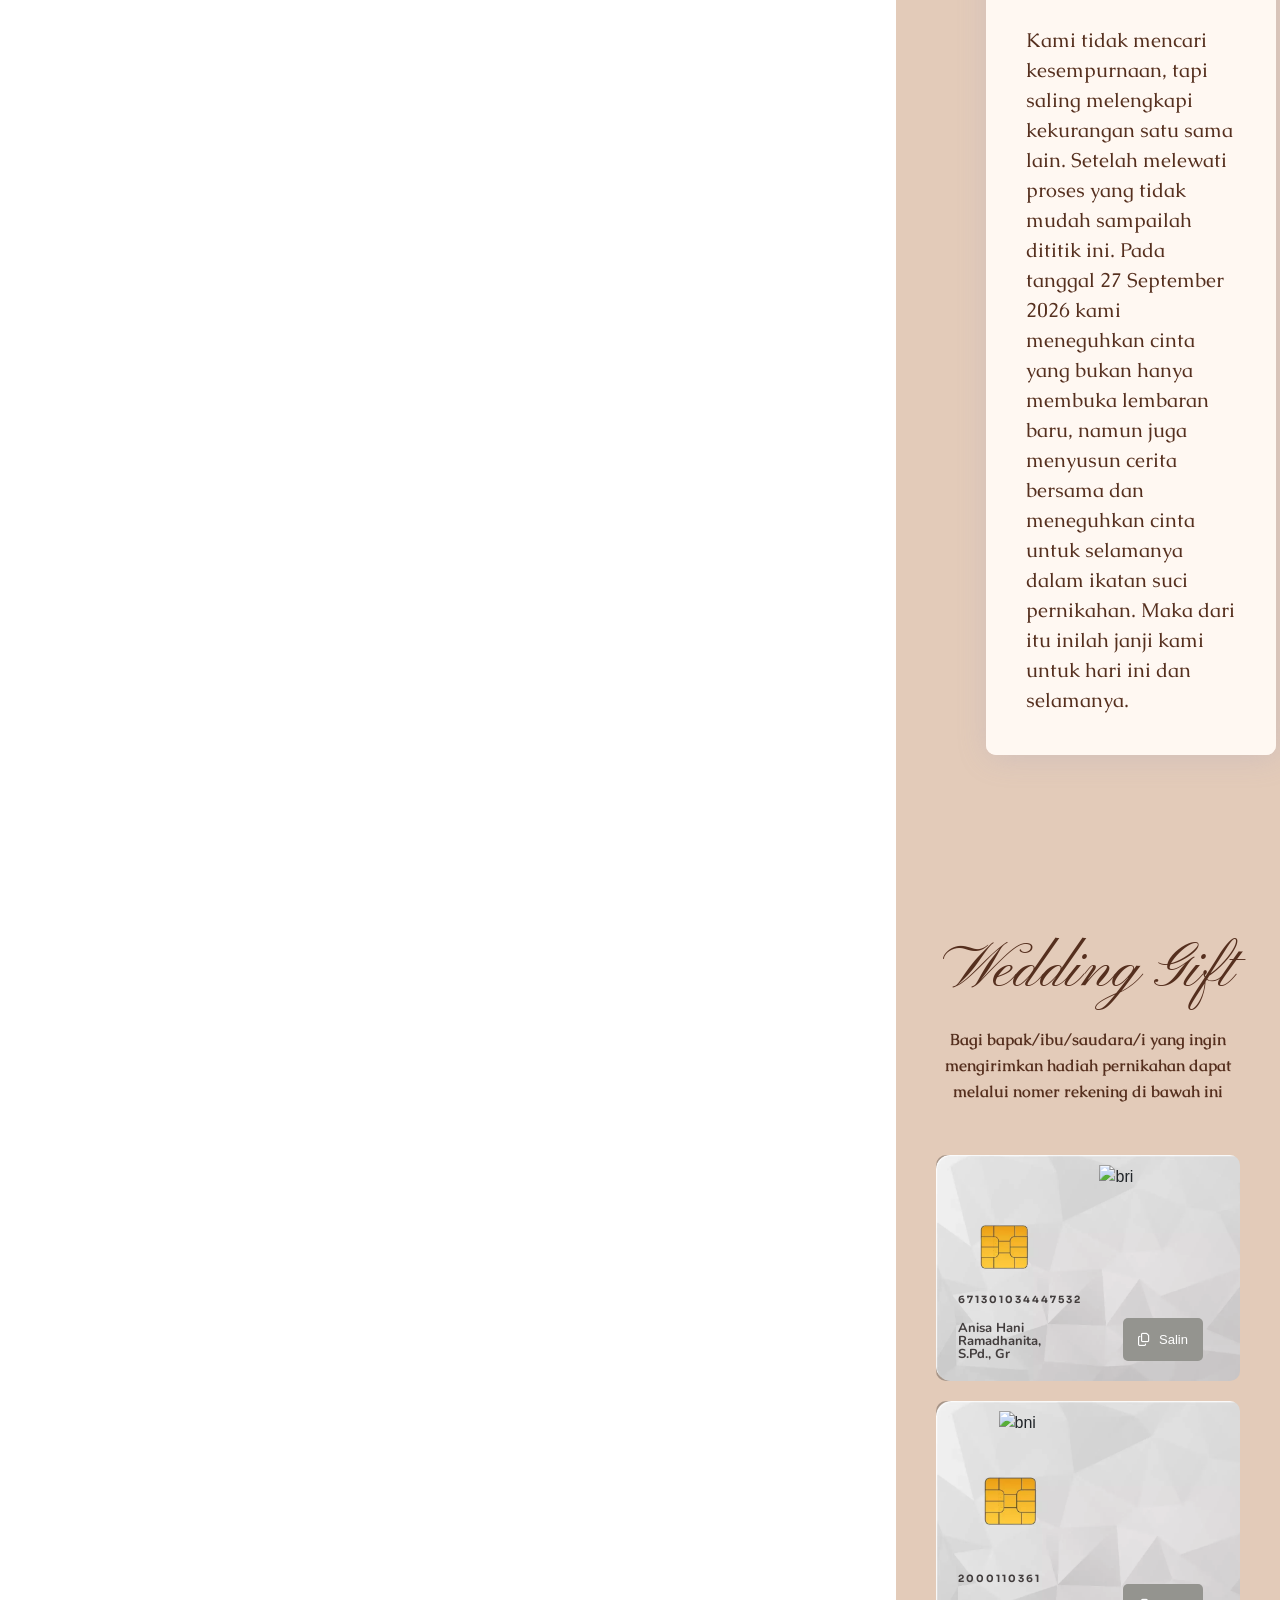
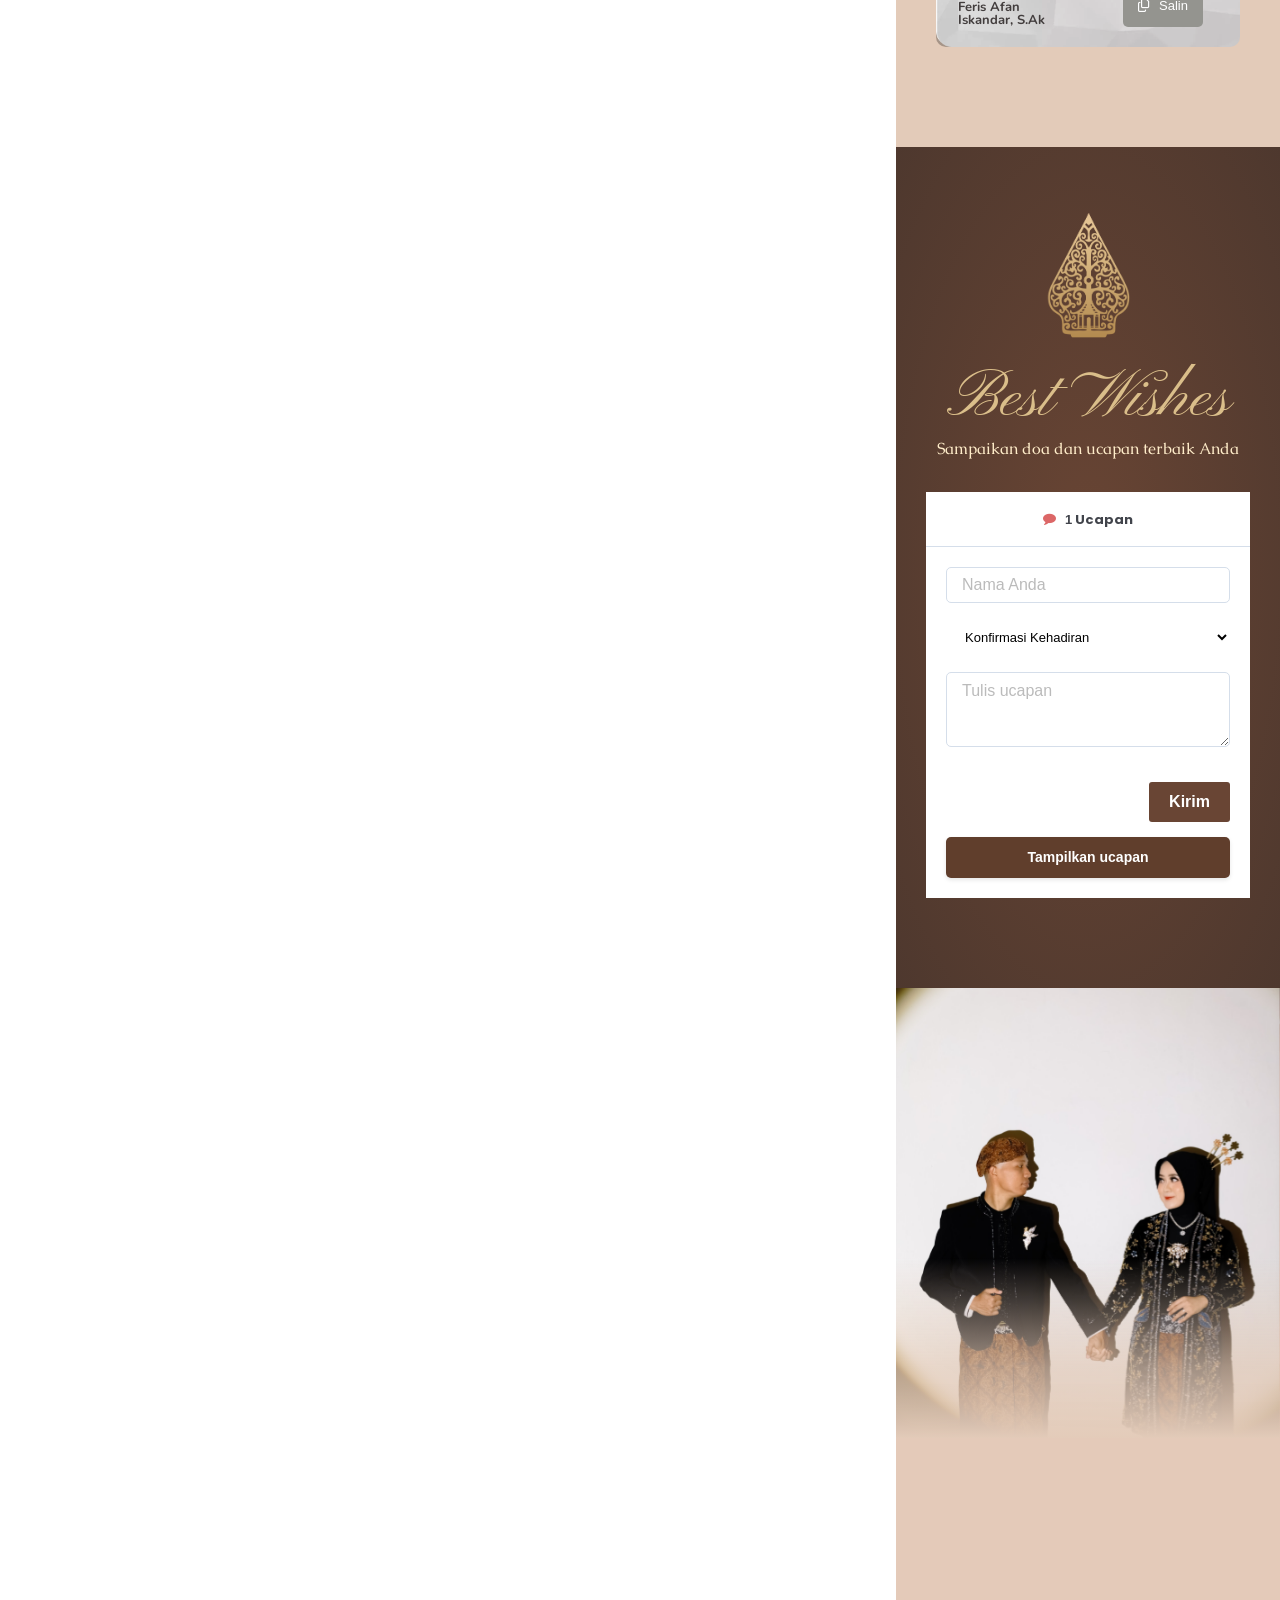
==== commit 30ec644f: "fix: kembalikan icon barcode check-in ke posisi awal - di atas icon music mute/unmute (hapus positio" ====
--- a/index.html
+++ b/index.html
@@ -1824,9 +1824,6 @@
     pointer-events: auto !important;
     cursor: pointer !important;
     z-index: 99999 !important;
-    position: fixed !important;
-    bottom: 20px !important;
-    left: 20px !important;
     display: flex !important;
     opacity: 1 !important;
     visibility: visible !important;
@@ -4357,3 +4354,4 @@
 
 
 
+
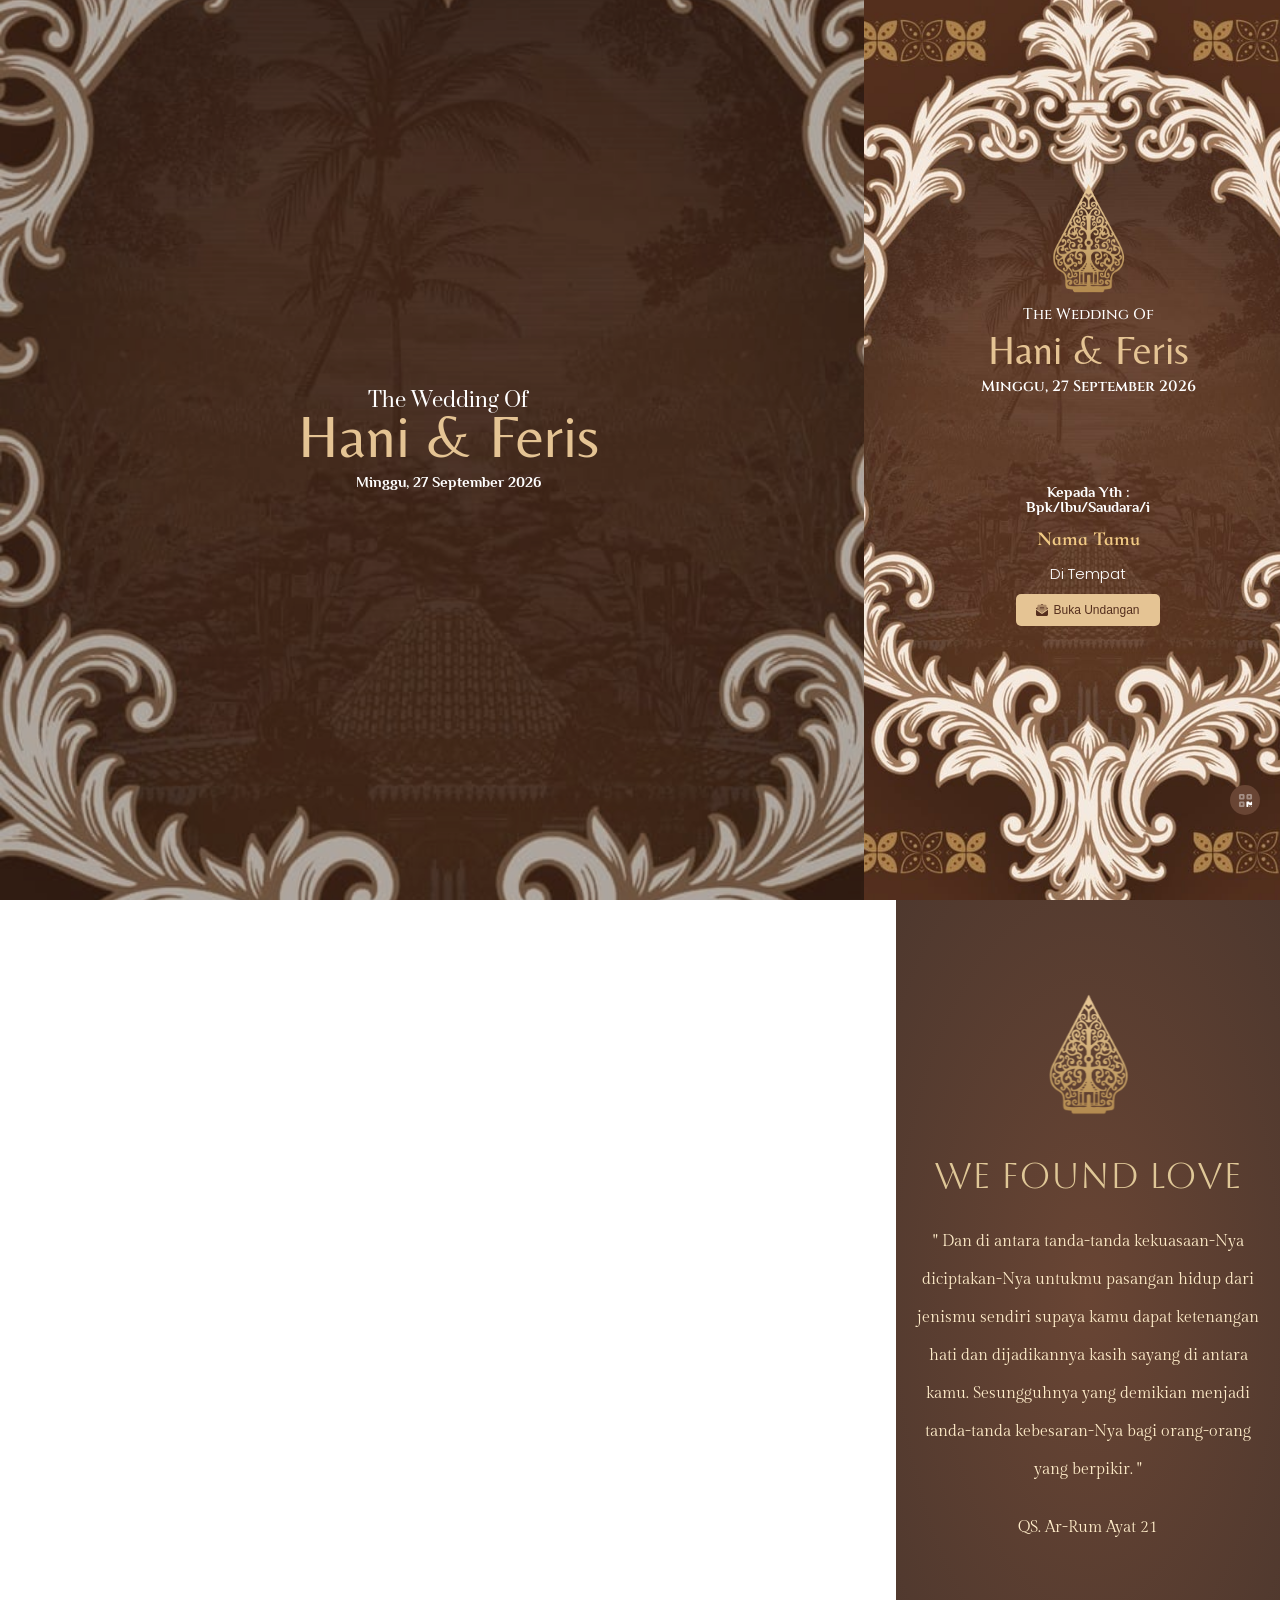
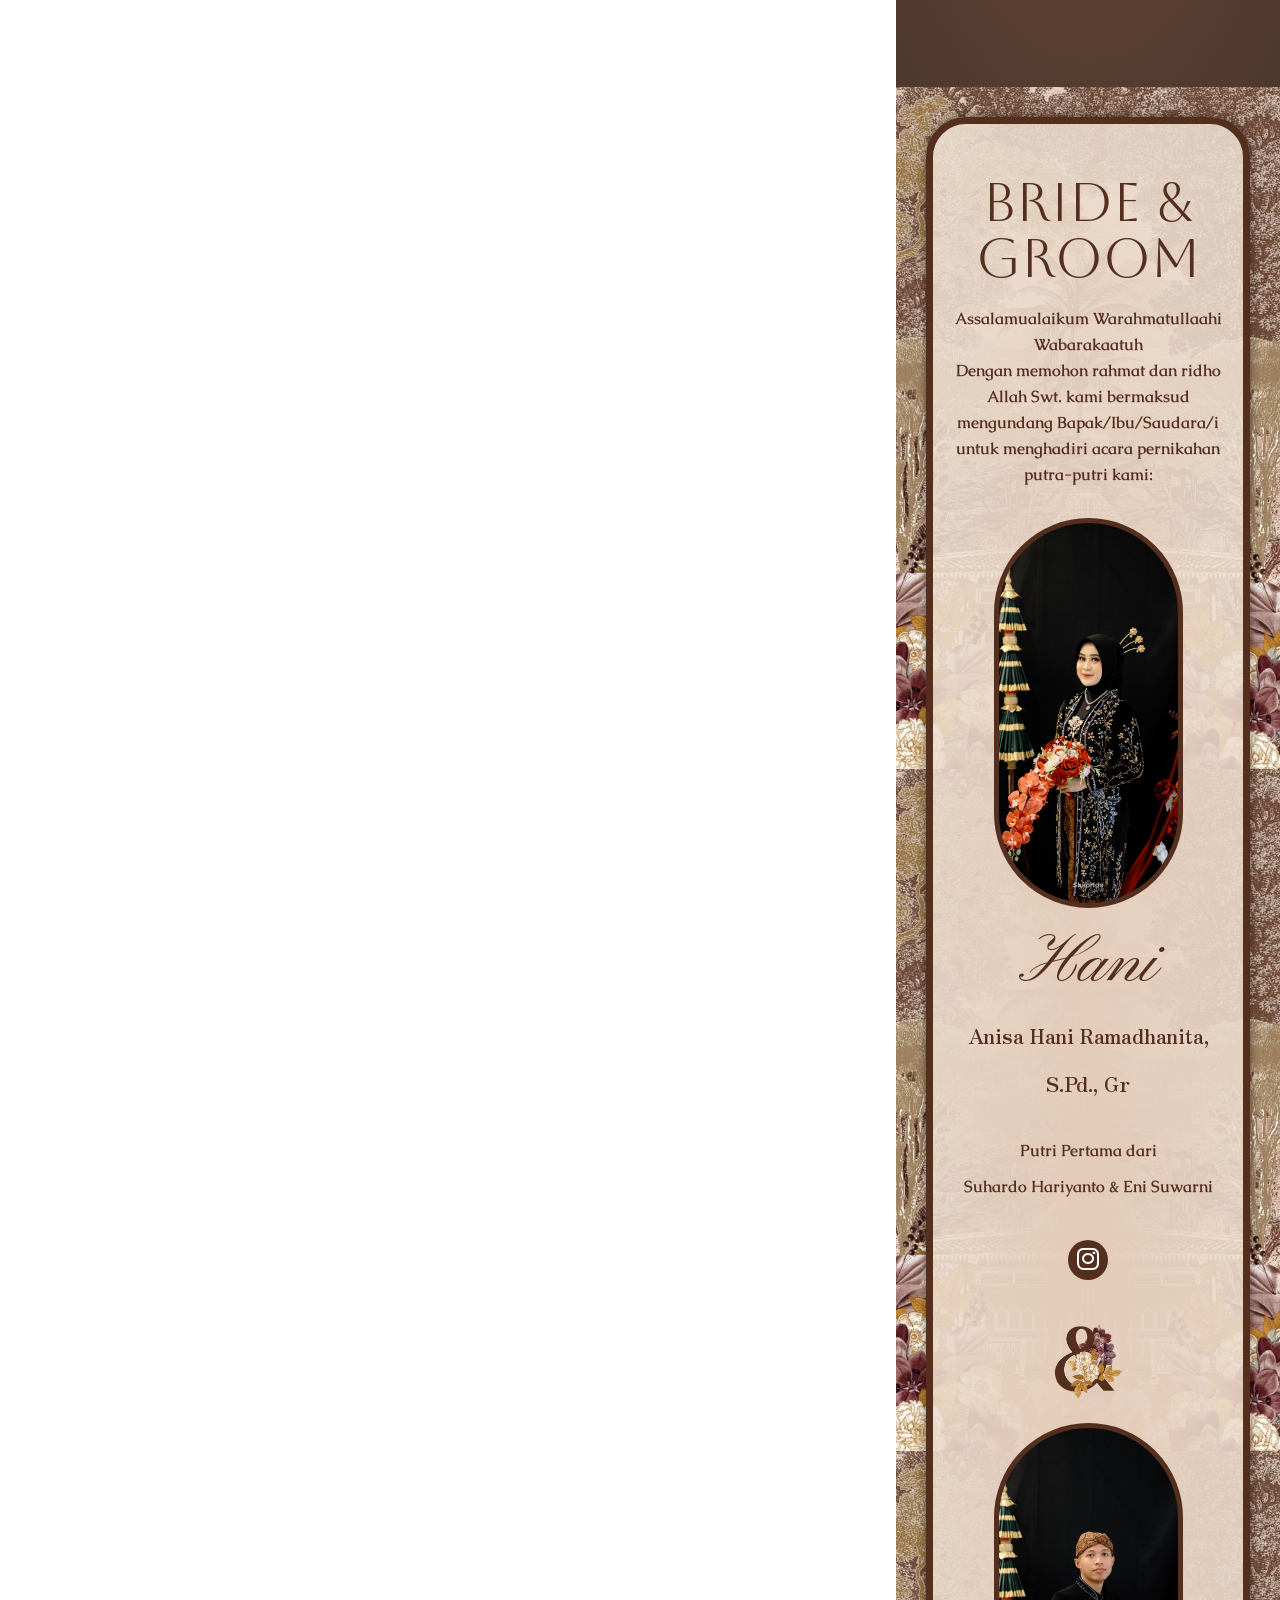
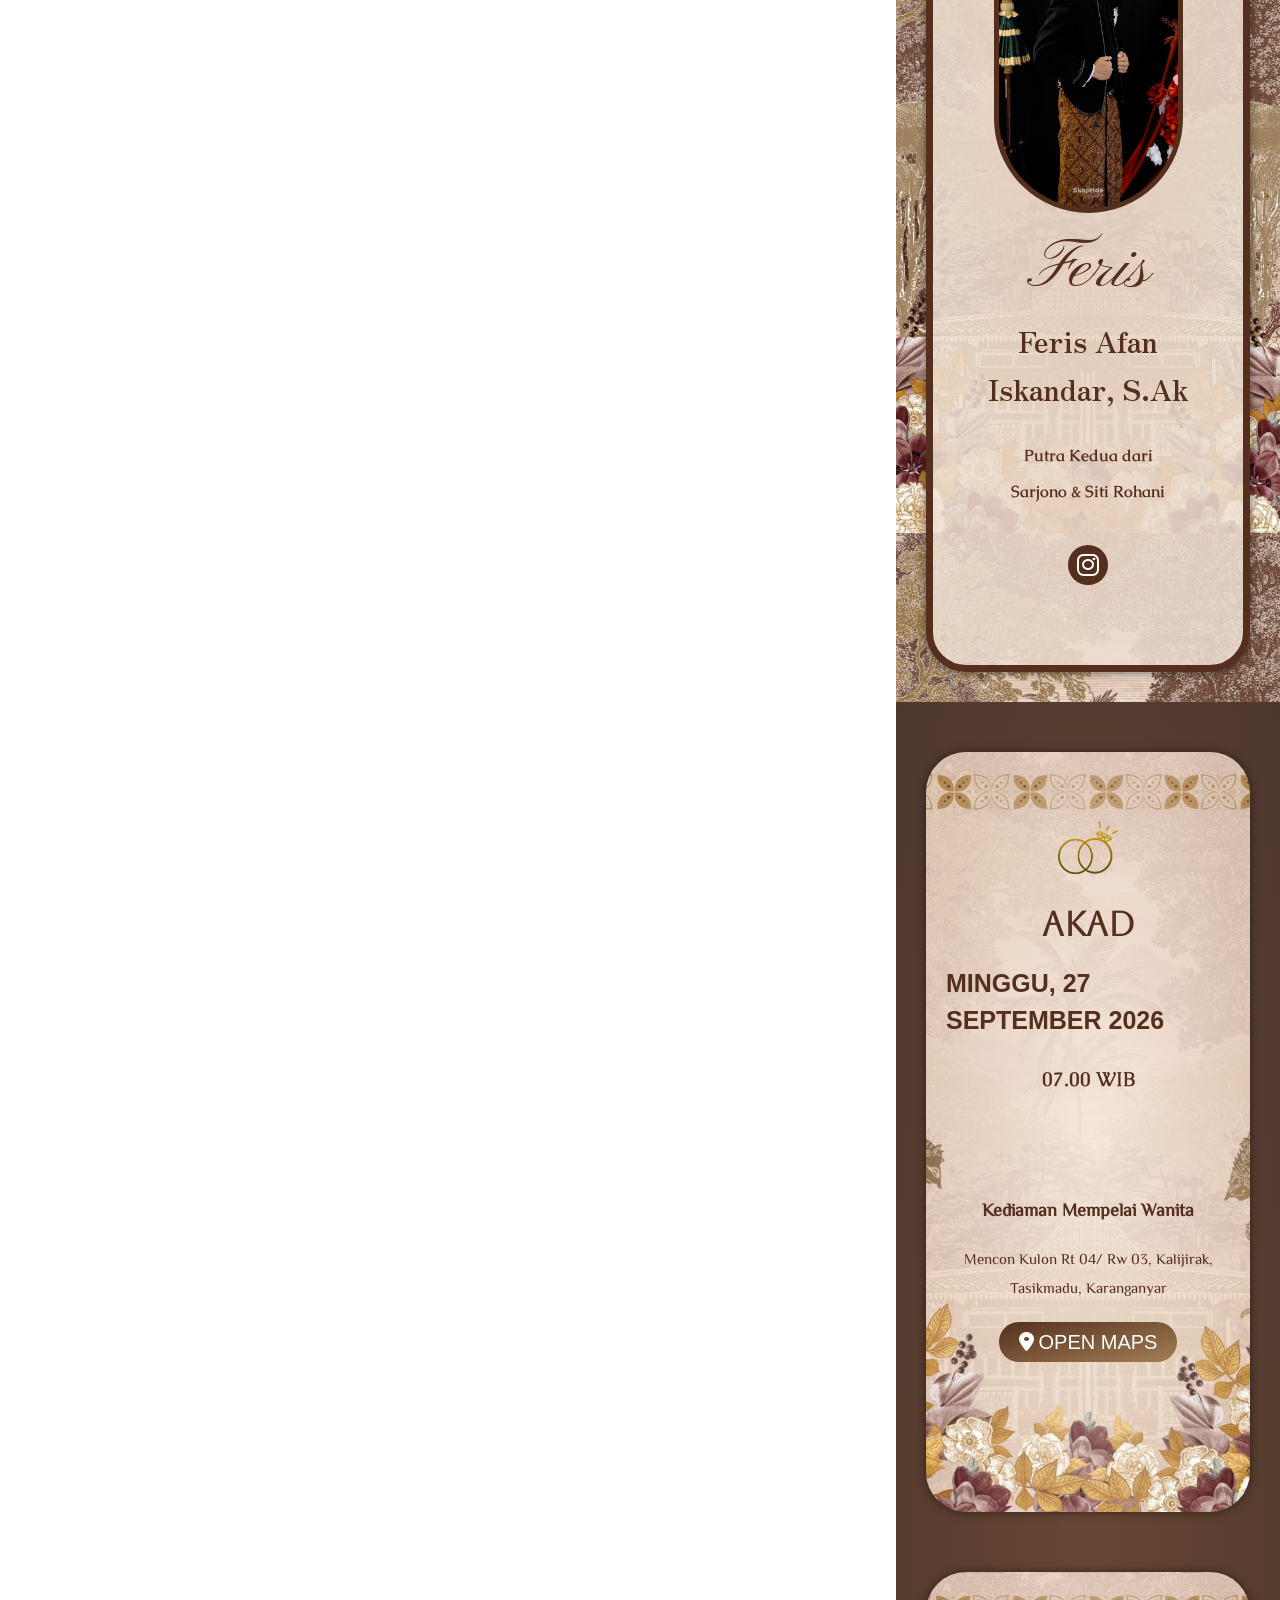
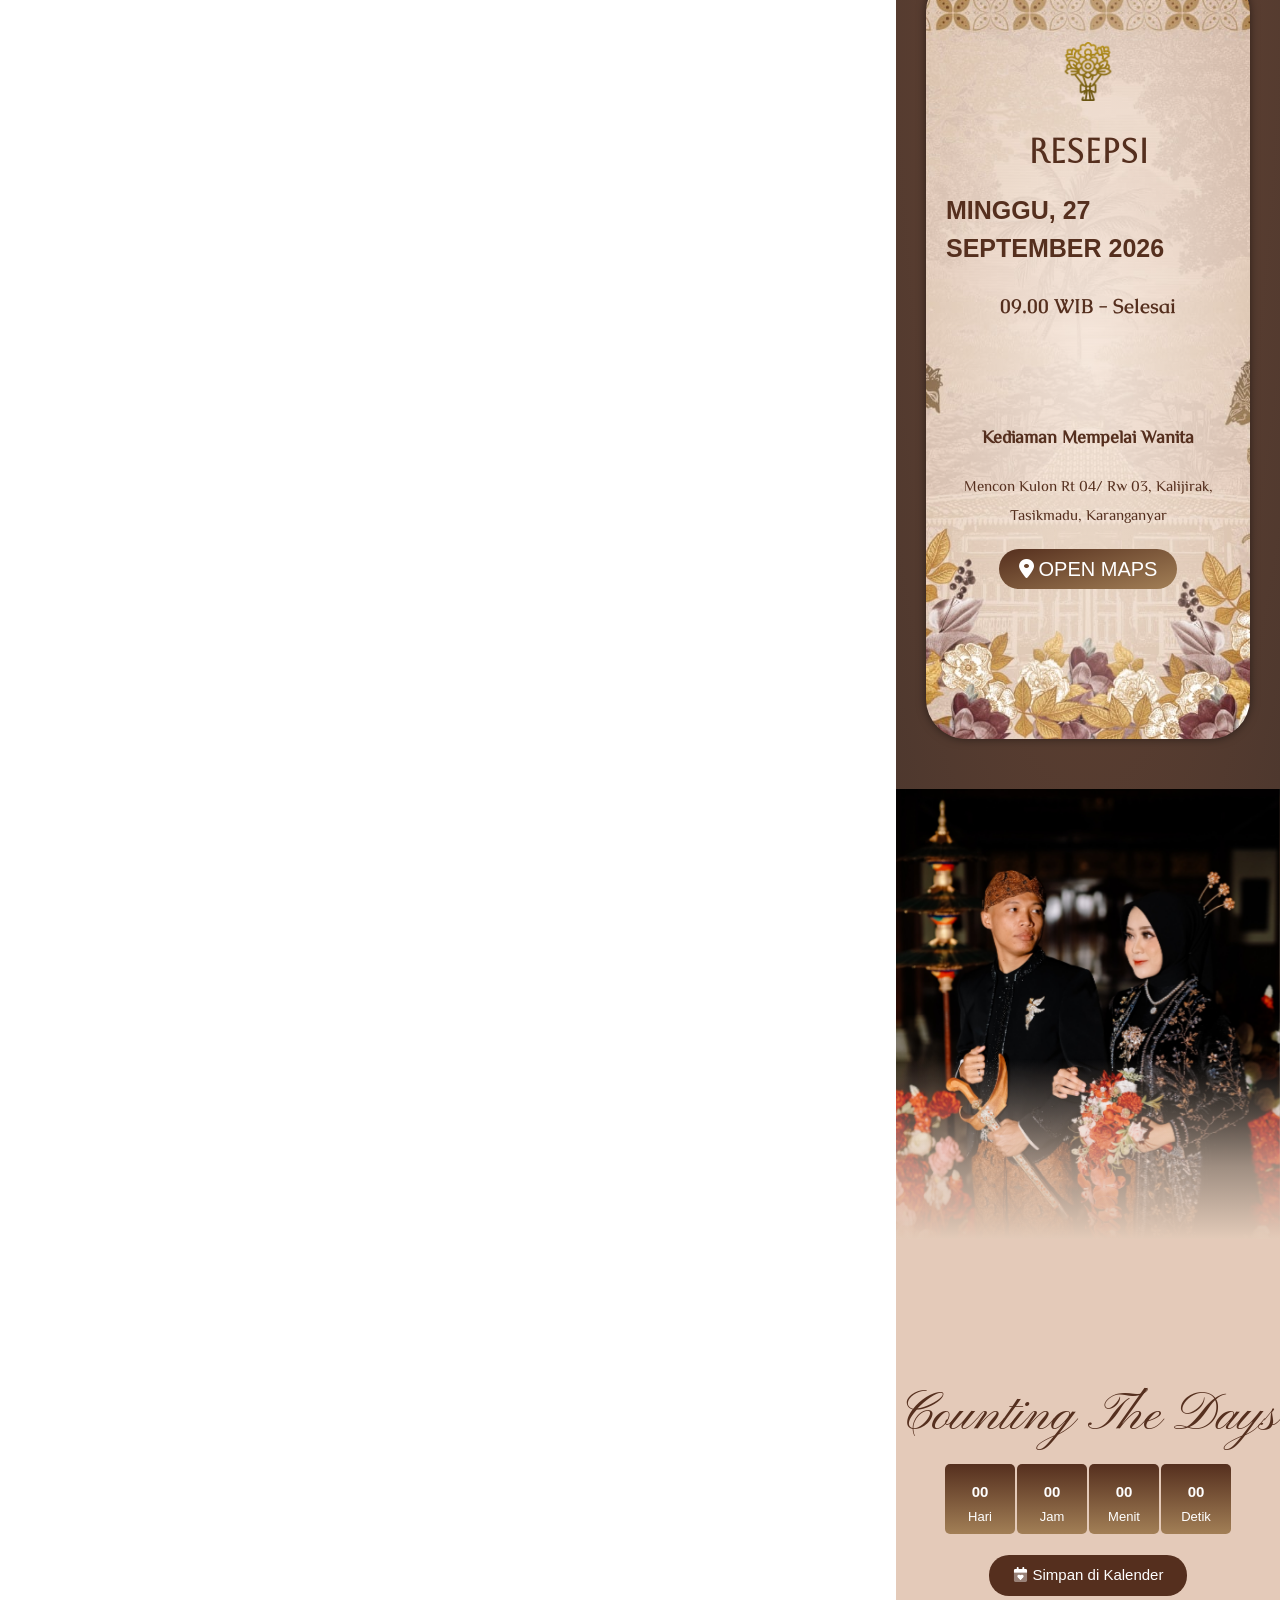
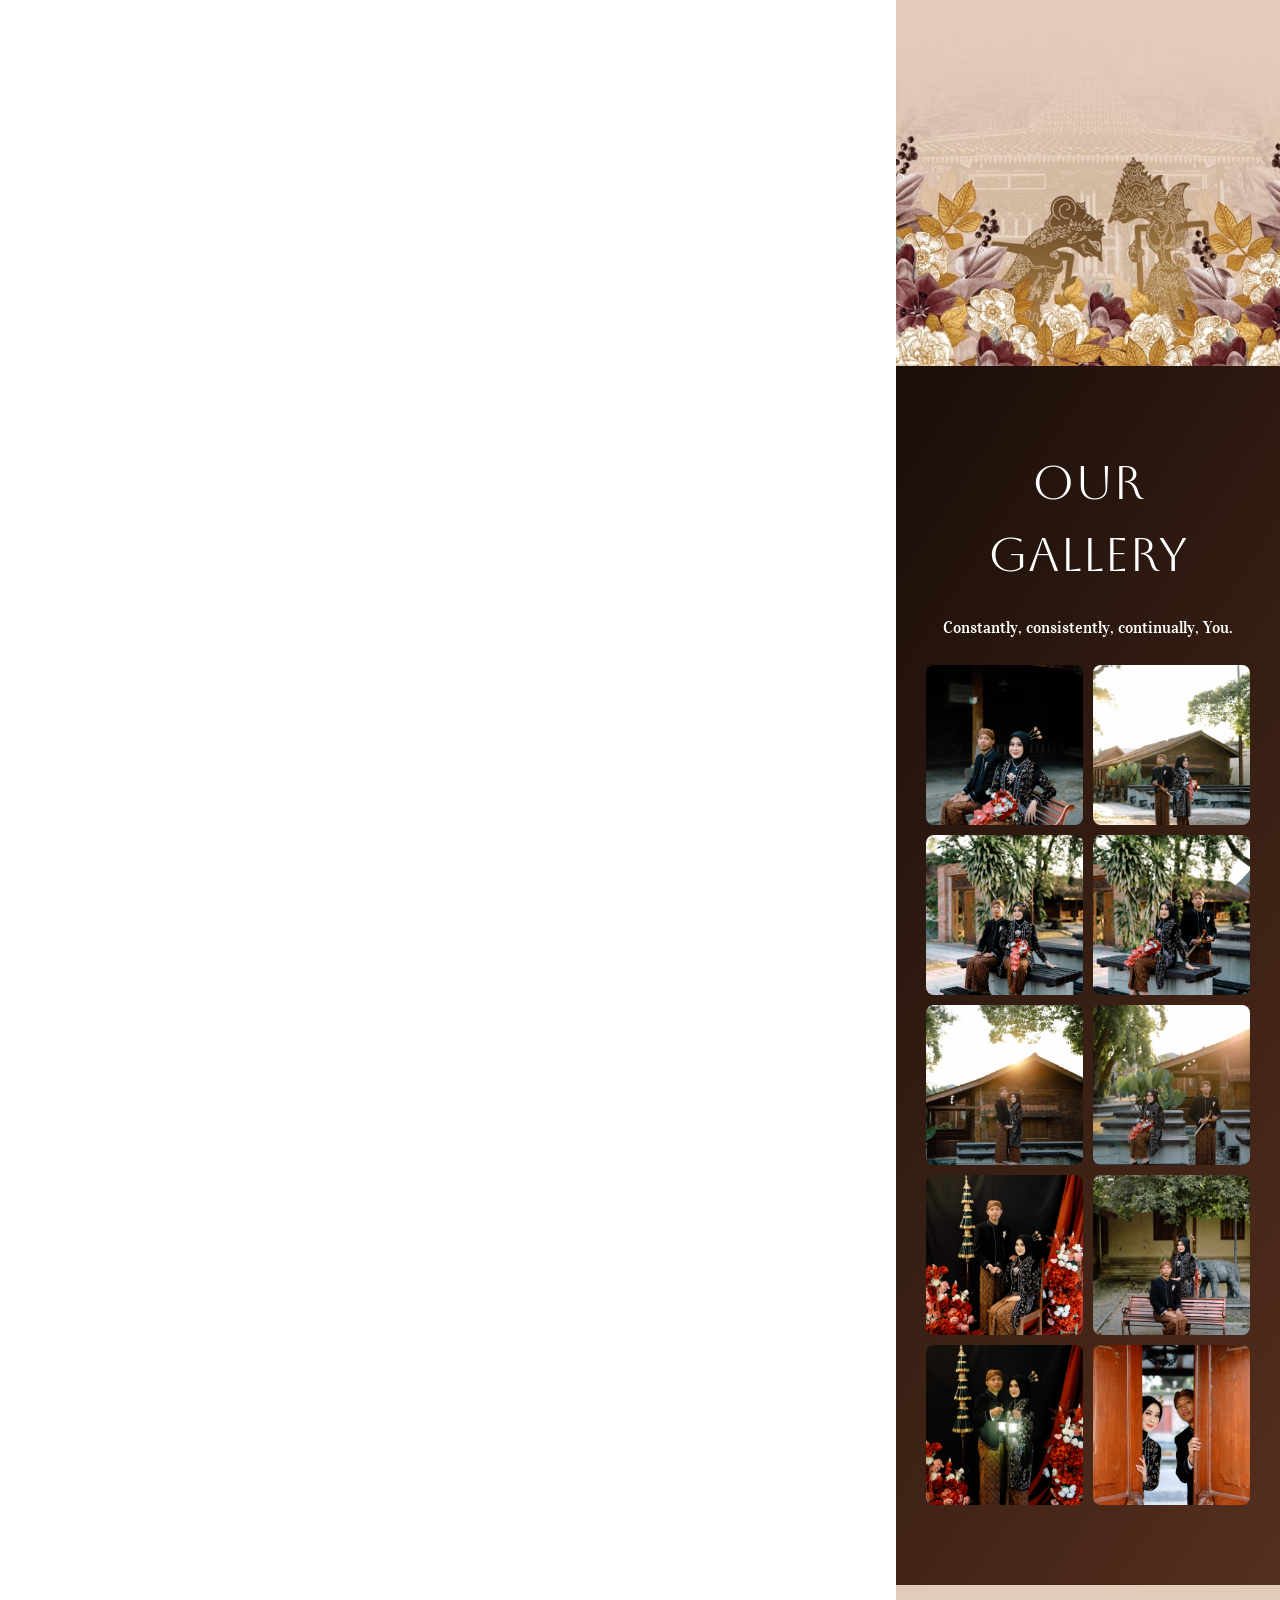
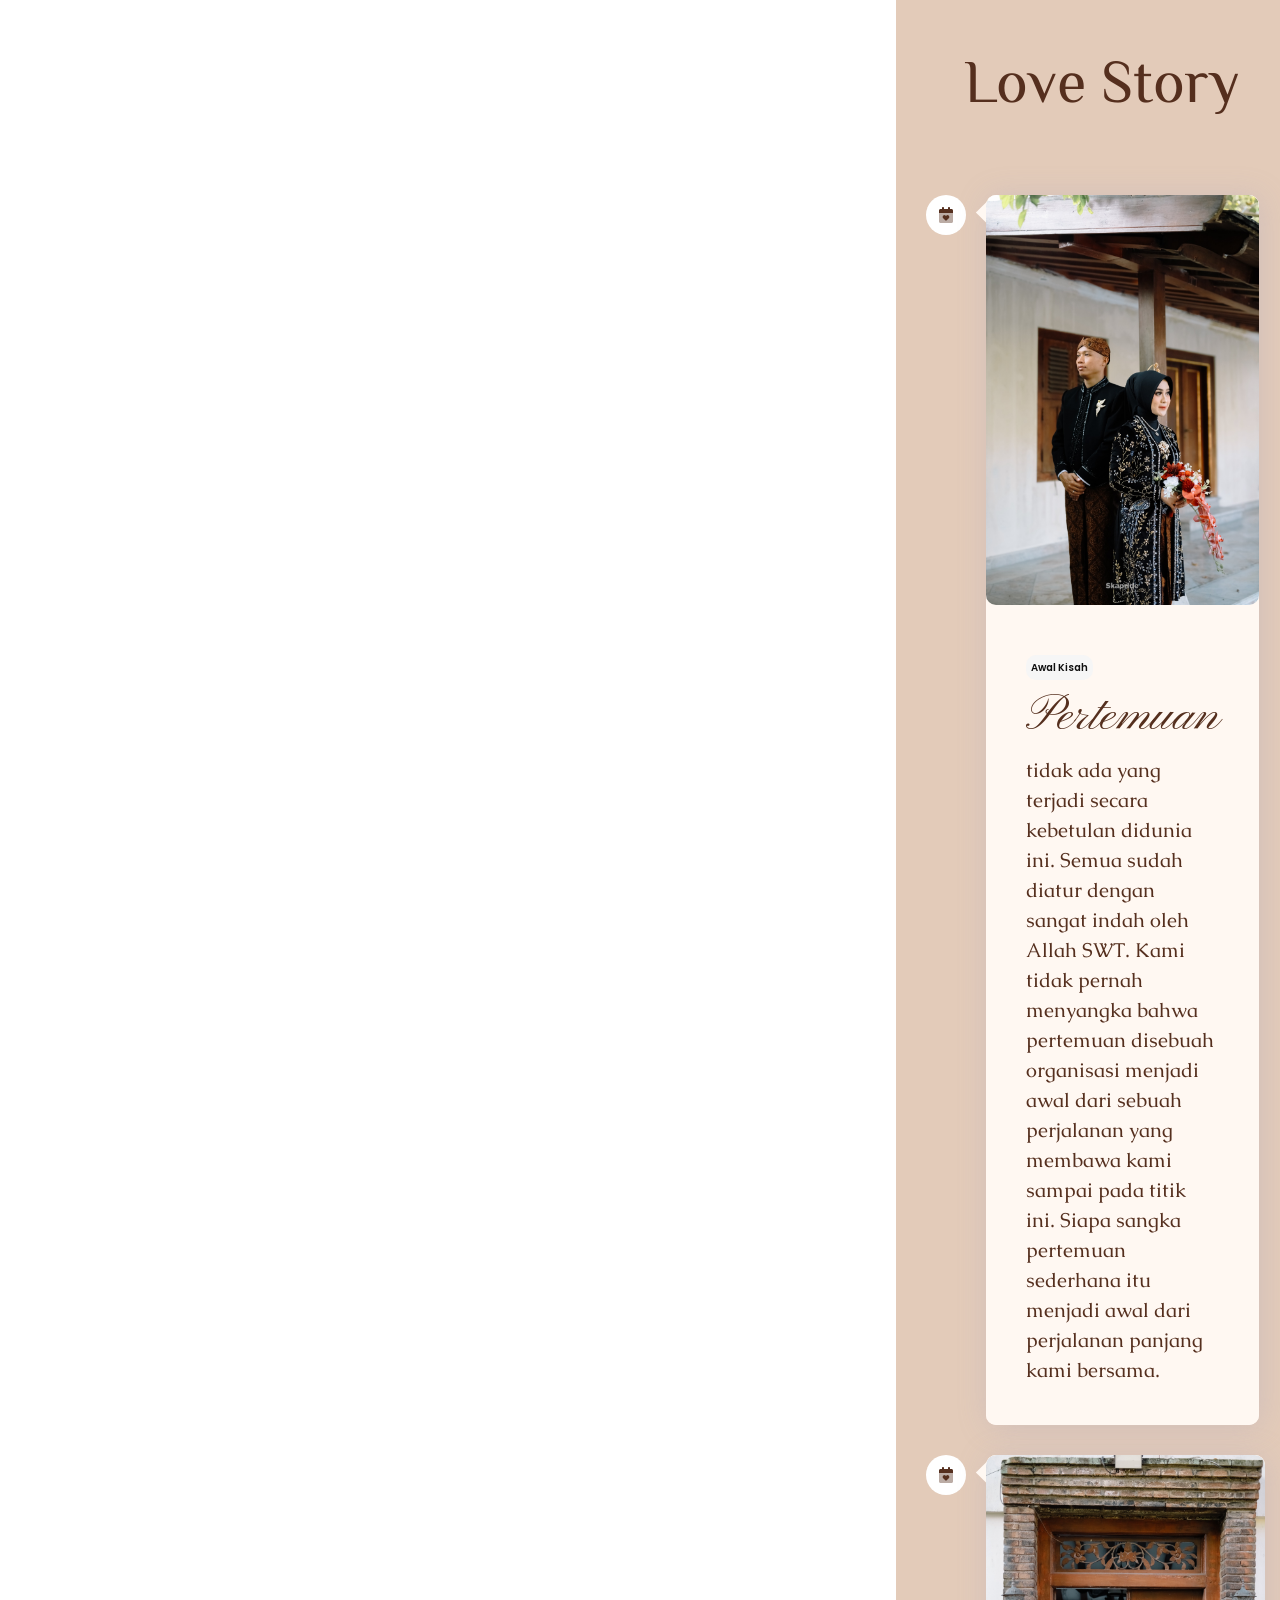
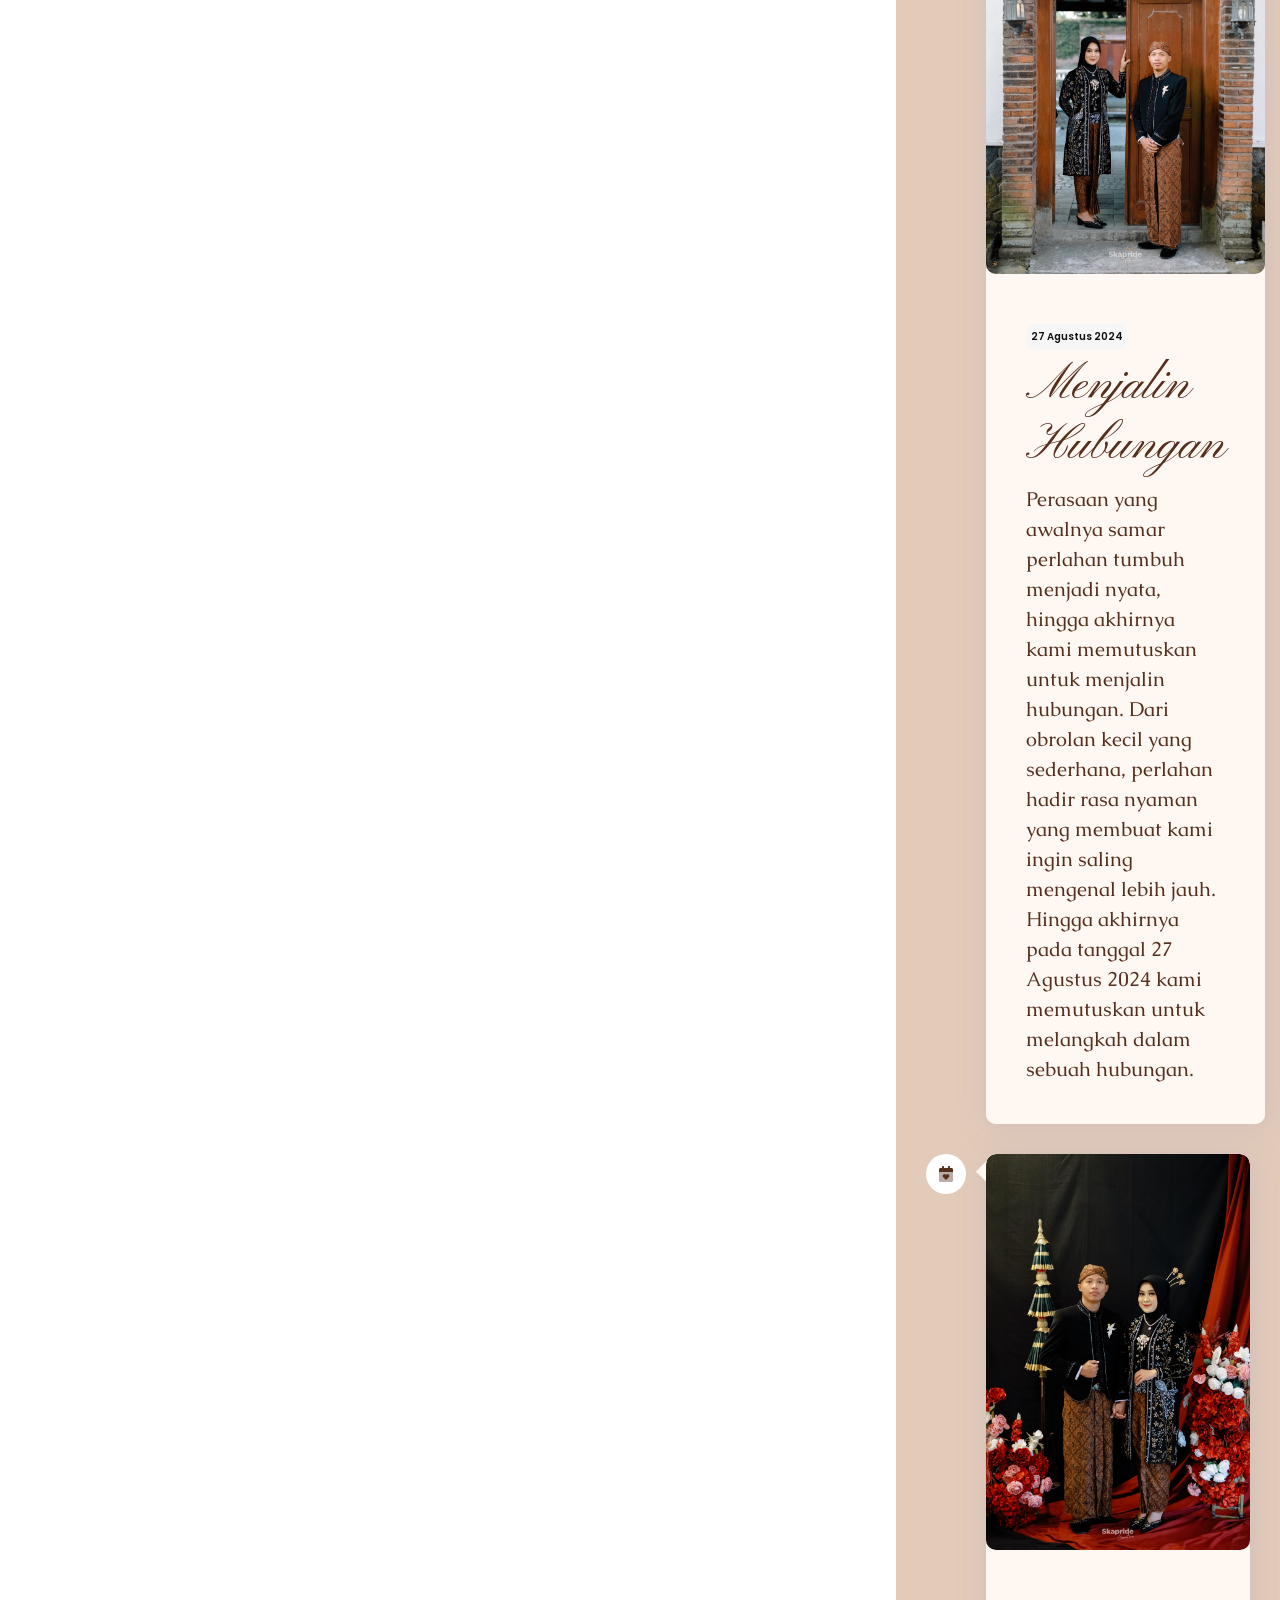
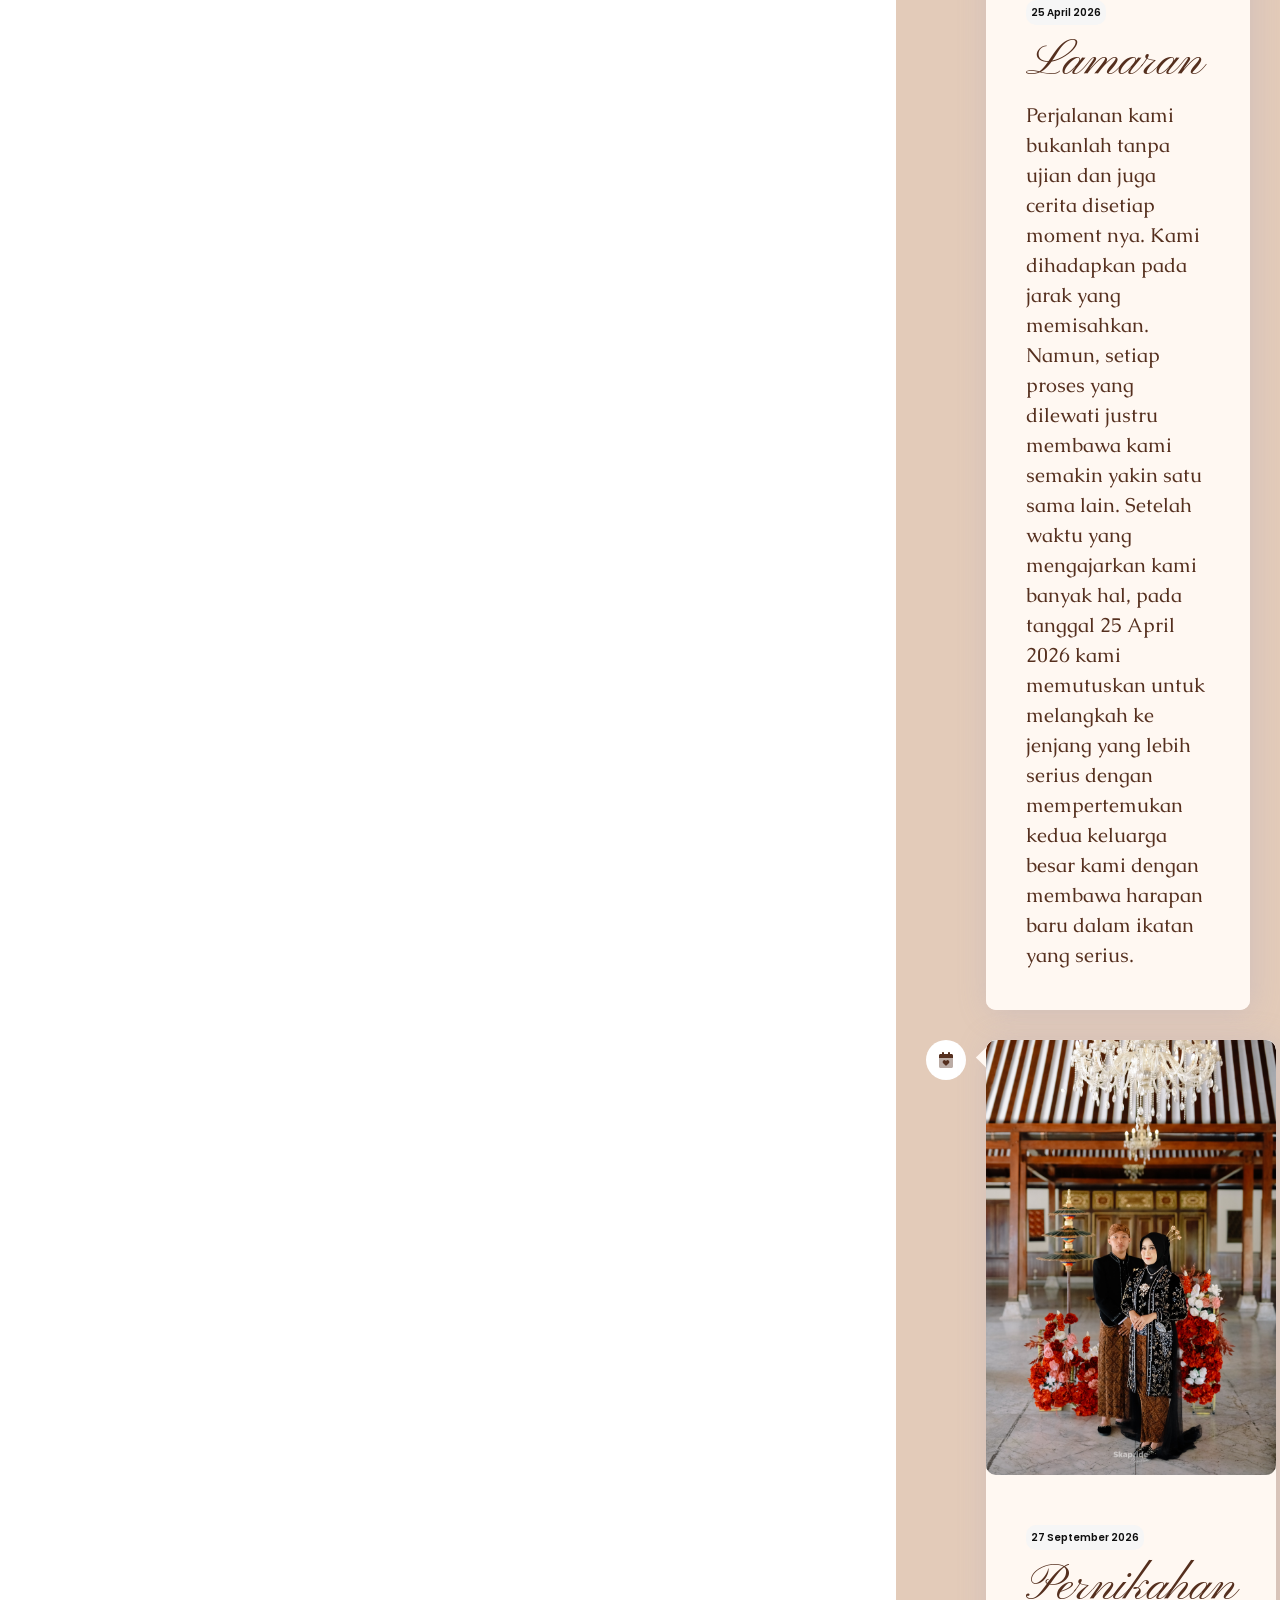
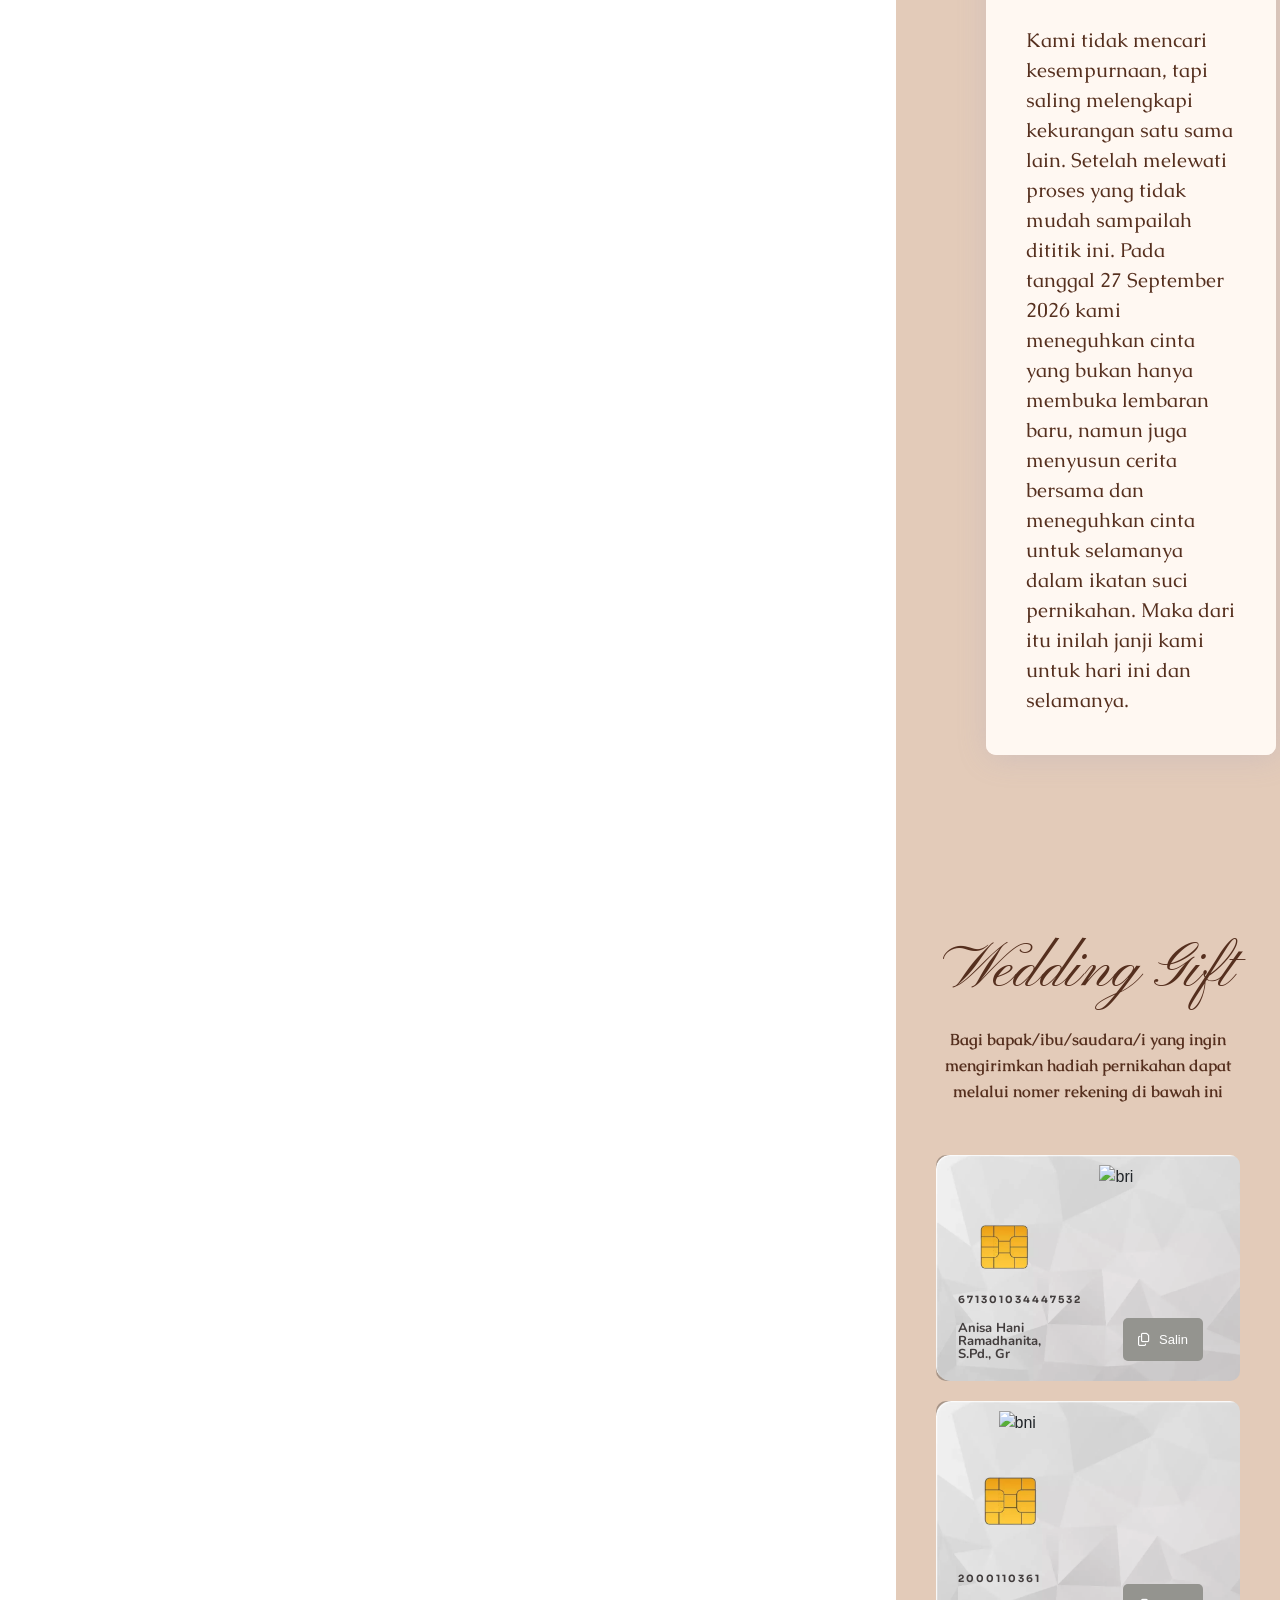
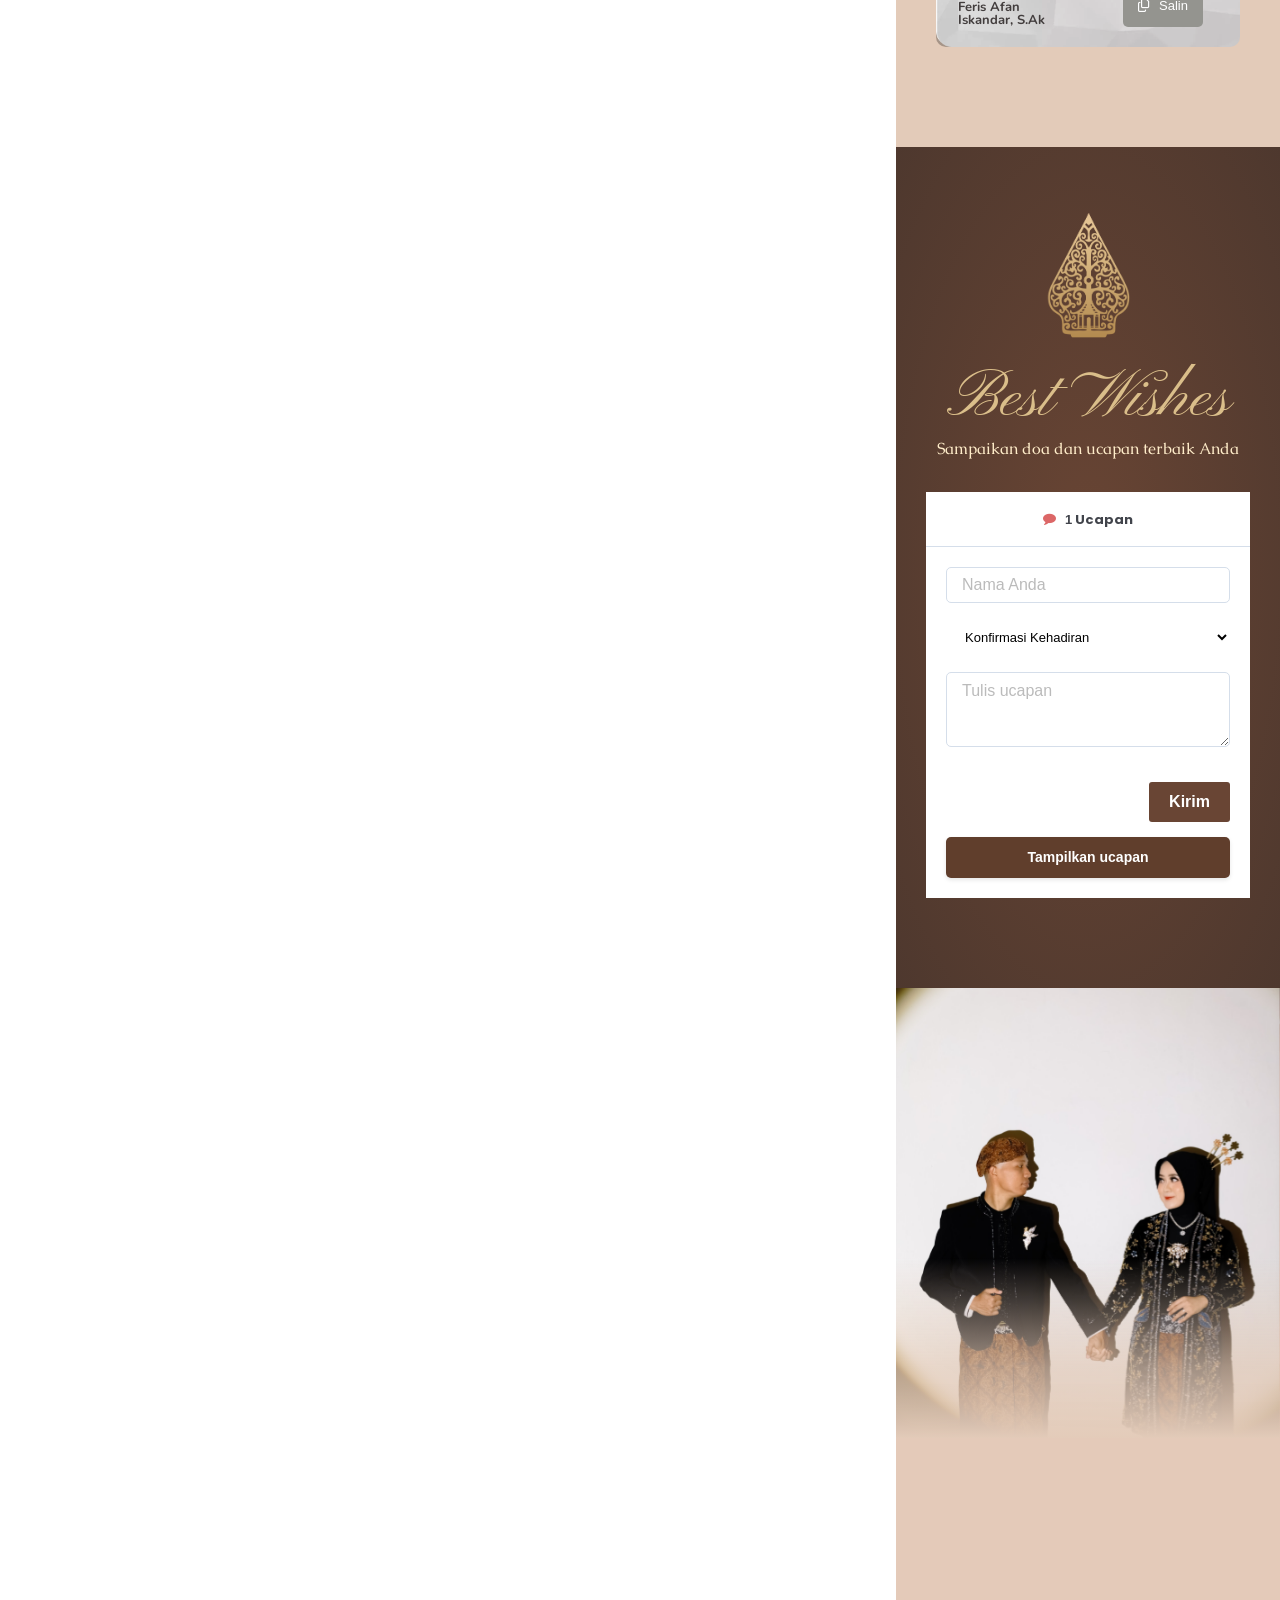
==== commit 8c0dc6db: "fix: barcode hilang - paksa posisi fixed bottom 85px right 20px di atas music + fallback button gara" ====
--- a/index.html
+++ b/index.html
@@ -1823,10 +1823,16 @@
 .elementor-element-2dd4dff5 {
     pointer-events: auto !important;
     cursor: pointer !important;
-    z-index: 99999 !important;
+    z-index: 999999 !important;
+    position: fixed !important;
+    bottom: 85px !important;
+    right: 20px !important;
+    left: auto !important;
+    top: auto !important;
     display: flex !important;
     opacity: 1 !important;
     visibility: visible !important;
+    transform: none !important;
 }
 .elementor-element-2dd4dff5 a, .elementor-element-2dd4dff5 .elementor-icon-wrapper, .elementor-element-2dd4dff5 .elementor-icon {
     pointer-events: auto !important;
@@ -4333,6 +4339,95 @@
     setInterval(bindBarcode, 2000);
 })();
 </script>
+<style id="fallback-barcode-style">
+#fallback-barcode-btn {
+    position: fixed !important;
+    bottom: 85px !important;
+    right: 20px !important;
+    left: auto !important;
+    width: 56px !important;
+    height: 56px !important;
+    background: #603e2c !important;
+    border-radius: 50% !important;
+    display: flex !important;
+    align-items: center !important;
+    justify-content: center !important;
+    z-index: 999999 !important;
+    cursor: pointer !important;
+    box-shadow: 0 4px 12px rgba(0,0,0,0.3) !important;
+    border: 2px solid #fff !important;
+    opacity: 1 !important;
+    visibility: visible !important;
+}
+#fallback-barcode-btn svg {
+    width: 28px !important;
+    height: 28px !important;
+    fill: #fff !important;
+}
+#fallback-barcode-btn:active {
+    transform: scale(0.95) !important;
+}
+</style>
+<script>
+// Fallback barcode button - selalu tampil jika icon asli tidak terdeteksi/clickable
+(function(){
+    function createFallback(){
+        if(document.getElementById('fallback-barcode-btn')) return;
+        var origIcon = document.querySelector('.elementor-element-2dd4dff5');
+        var isVisible = false;
+        if(origIcon){
+            var rect = origIcon.getBoundingClientRect();
+            var style = window.getComputedStyle(origIcon);
+            isVisible = style.display !== 'none' && style.visibility !== 'hidden' && style.opacity !== '0' && rect.width > 0 && rect.height > 0;
+        }
+        // Selalu buat fallback sebagai backup, tapi sembunyikan jika orig sudah visible dan clickable
+        // Untuk paksa, kita buat fallback selalu visible sebagai backup di atas orig
+        var btn = document.createElement('div');
+        btn.id = 'fallback-barcode-btn';
+        btn.setAttribute('role','button');
+        btn.setAttribute('aria-label','Check-in');
+        btn.title = 'Check-in';
+        btn.innerHTML = '<svg xmlns="http://www.w3.org/2000/svg" viewBox="0 0 448 512"><path fill="#fff" d="M256 464V304c0-8.8 7.2-16 16-16h64c8.8 0 16 7.2 16 16s7.2 16 16 16h32c8.8 0 16-7.2 16-16s7.2-16 16-16s16 7.2 16 16v96c0 8.8-7.2 16-16 16H368c-8.8 0-16-7.2-16-16s-7.2-16-16-16s-16 7.2-16 16v64c0 8.8-7.2 16-16 16H272c-8.8 0-16-7.2-16-16zm128 0a16 16 0 1 1 -32 0 16 16 0 1 1 32 0zm64 0a16 16 0 1 1 -32 0 16 16 0 1 1 32 0zM48 32C21.5 32 0 53.5 0 80v96c0 26.5 21.5 48 48 48h96c26.5 0 48-21.5 48-48V80c0-26.5-21.5-48-48-48H48zm80 64v64H64V96h64zM48 288c-26.5 0-48 21.5-48 48v96c0 26.5 21.5 48 48 48h96c26.5 0 48-21.5 48-48V336c0-26.5-21.5-48-48-48H48zm80 64v64H64V352h64zM256 80v96c0 26.5 21.5 48 48 48h96c26.5 0 48-21.5 48-48V80c0-26.5-21.5-48-48-48H304c-26.5 0-48 21.5-48 48zm64 16h64v64H320V96z"/></svg>';
+        btn.onclick = function(e){
+            e.preventDefault();
+            e.stopPropagation();
+            if(window.openBarcodePopup) window.openBarcodePopup();
+            else {
+                var p=document.querySelector('.elementor-5031');
+                if(p){ p.style.setProperty('display','flex','important'); document.body.style.overflow='hidden'; }
+            }
+        };
+        document.body.appendChild(btn);
+        // Jika orig icon sudah ada dan visible, sembunyikan fallback agar tidak double, tapi tetap biarkan orig yang handle
+        // Untuk paksa, kita biarkan fallback di atas orig dengan z-index lebih tinggi, jadi selalu bisa diklik
+        // Jika orig sudah di posisi fixed bottom 85px right 20px, fallback akan overlap, tapi kita set fallback di bottom 85px juga, jadi akan double
+        // Solusi: jika orig visible, hapus fallback dan biarkan orig
+        setTimeout(function(){
+            var orig = document.querySelector('.elementor-element-2dd4dff5');
+            if(orig){
+                var r = orig.getBoundingClientRect();
+                var s = window.getComputedStyle(orig);
+                var visible = s.display !== 'none' && s.visibility !== 'hidden' && r.width>0;
+                if(visible){
+                    // Orig sudah visible, hapus fallback agar tidak double di posisi yang sama
+                    // Tapi kita sudah set orig di bottom 85px, fallback juga di 85px, jadi akan double
+                    // Hapus fallback jika orig ada
+                    if(btn.parentNode) btn.parentNode.removeChild(btn);
+                    console.log('orig barcode visible, fallback removed');
+                } else {
+                    console.log('orig barcode NOT visible, fallback kept');
+                }
+            }
+        }, 1500);
+    }
+    if(document.readyState==='loading'){
+        document.addEventListener('DOMContentLoaded', function(){ setTimeout(createFallback, 300); });
+    } else {
+        setTimeout(createFallback, 300);
+    }
+    window.addEventListener('load', function(){ setTimeout(createFallback, 800); });
+})();
+</script>
 </body>
 </html>
 
@@ -4355,3 +4450,5 @@
 
 
 
+
+
